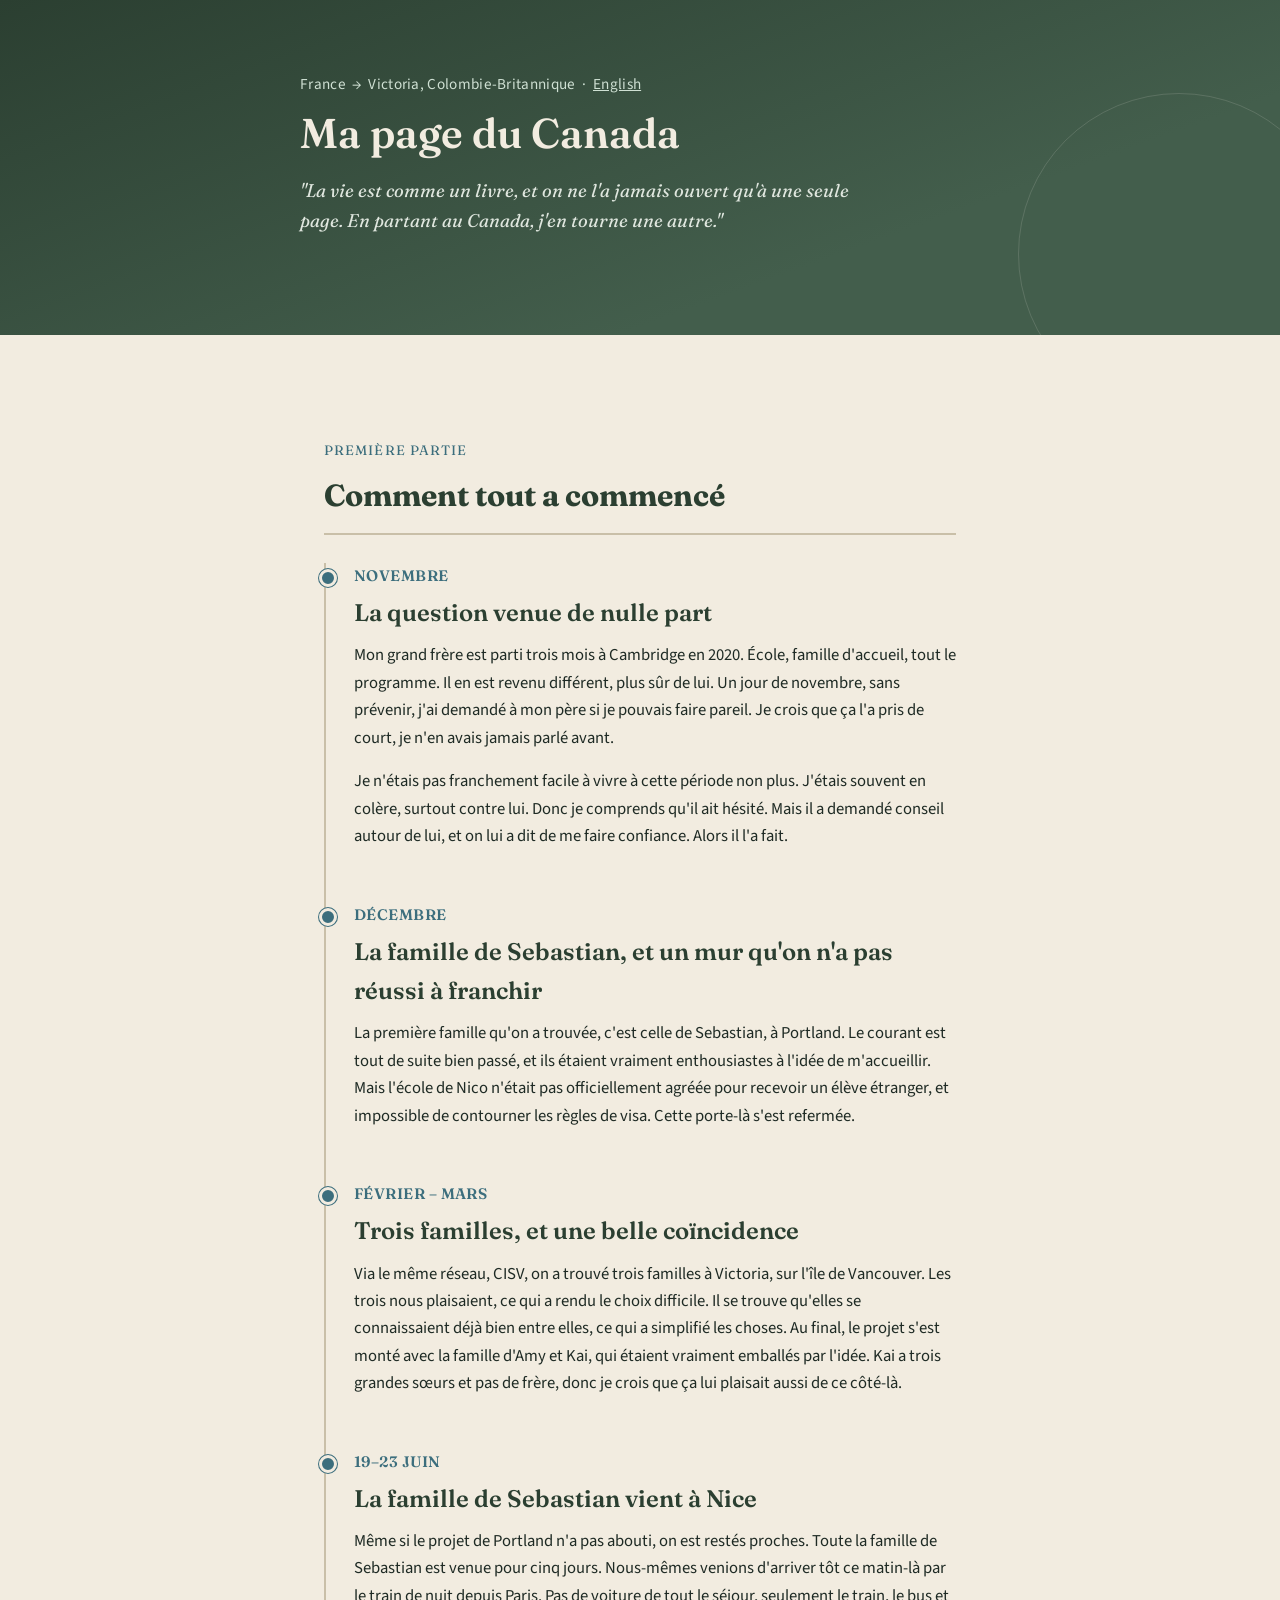
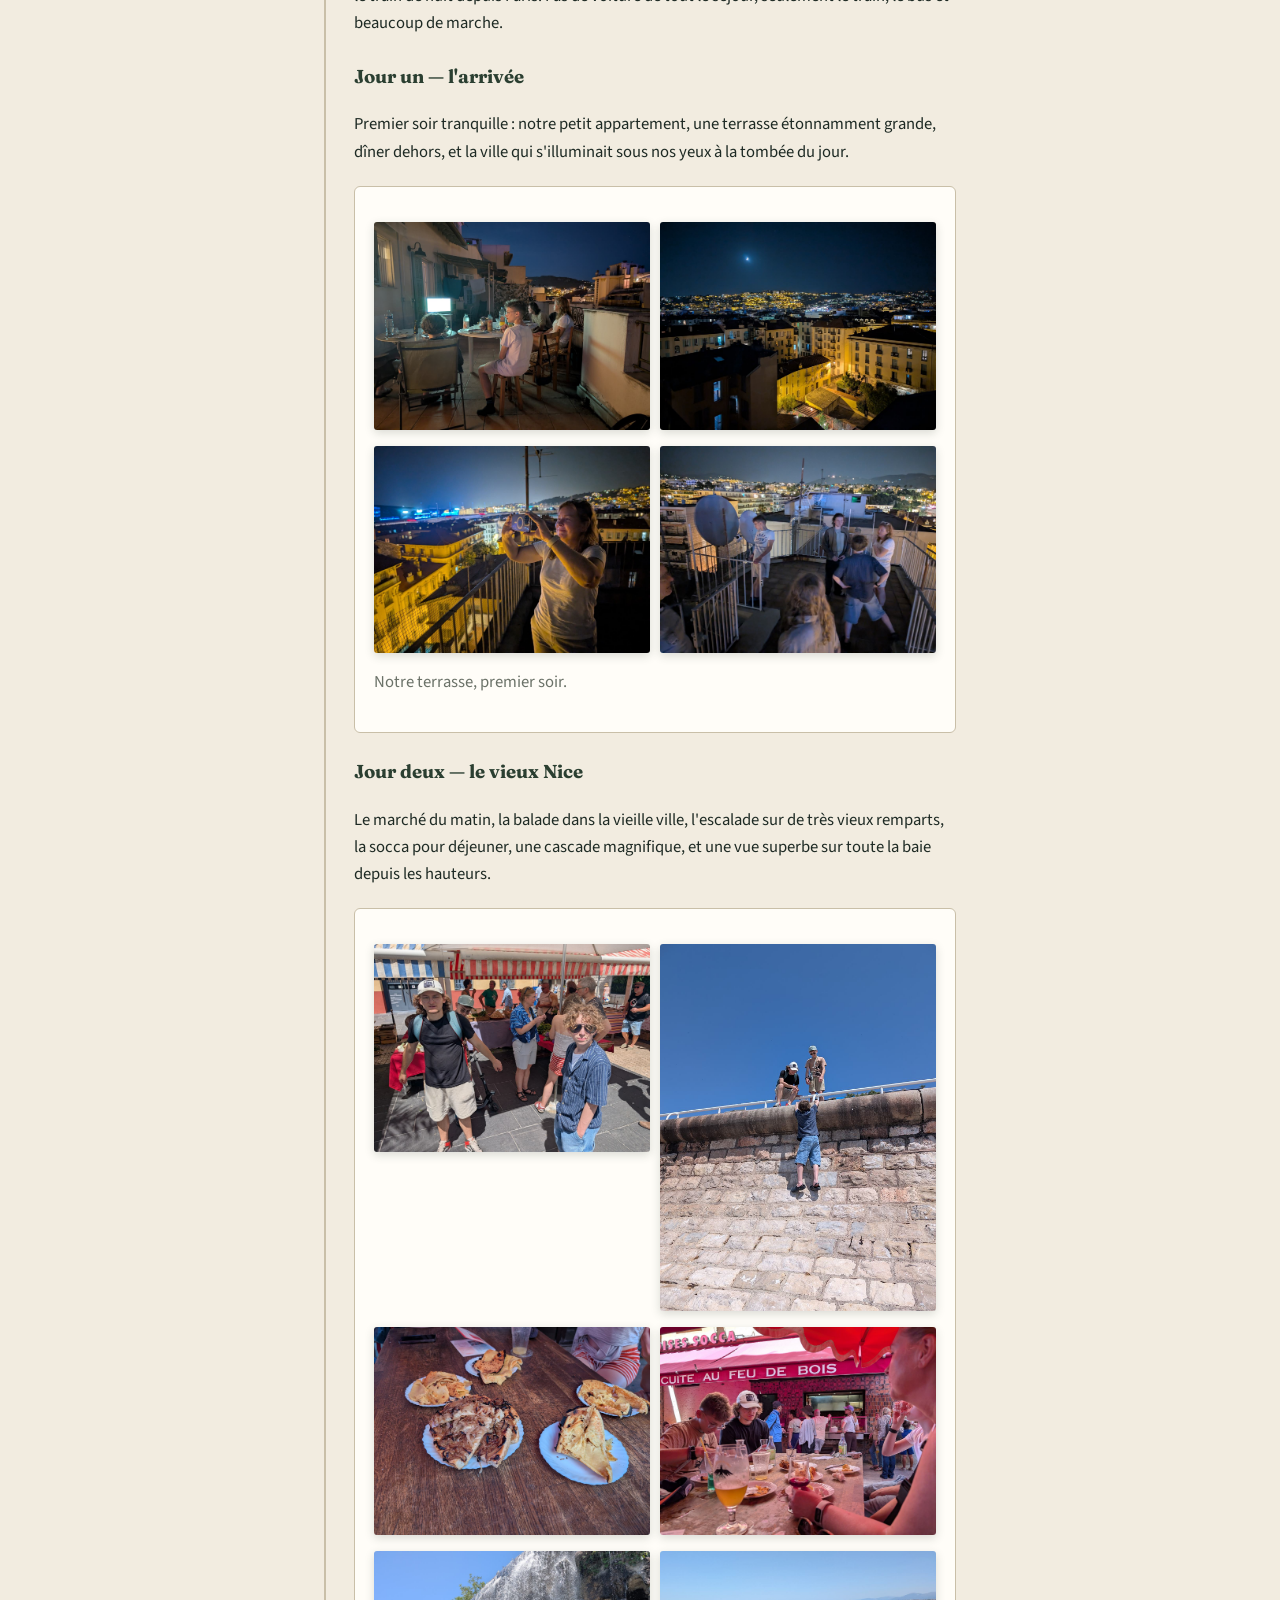
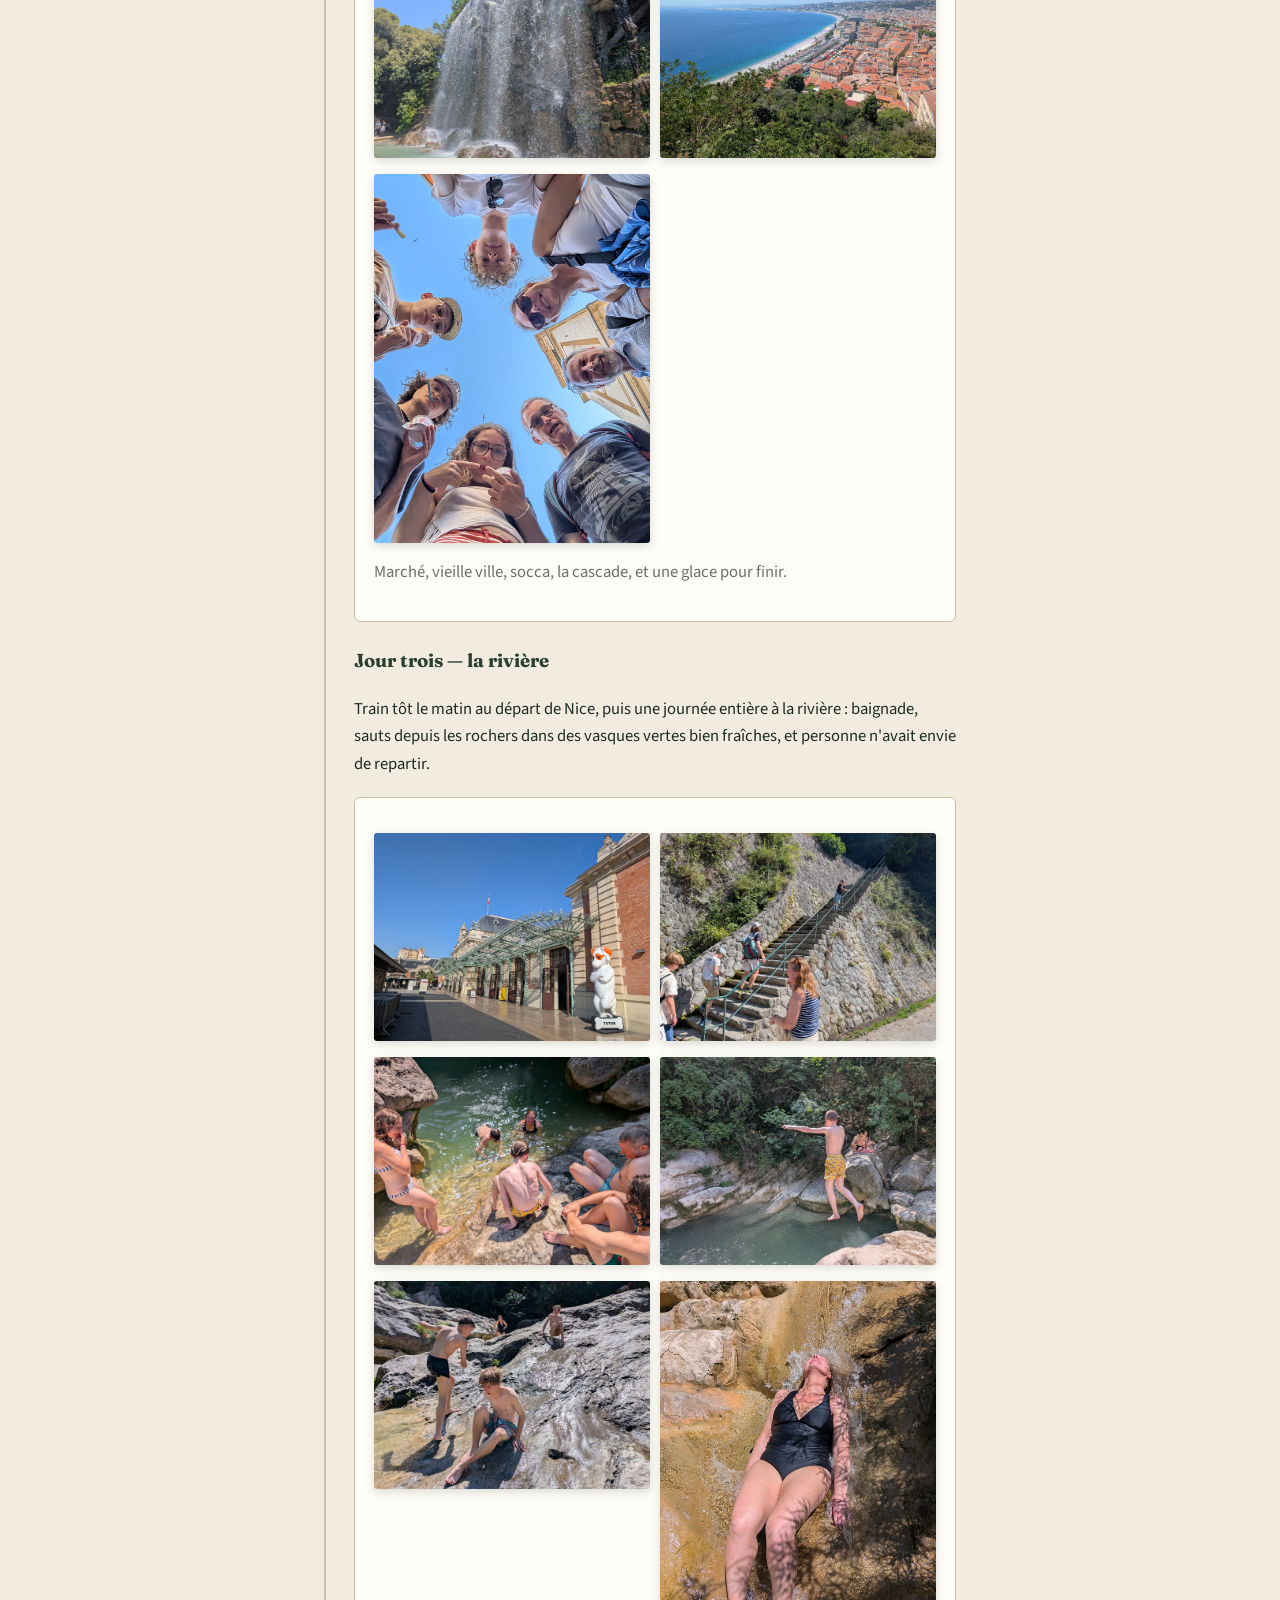
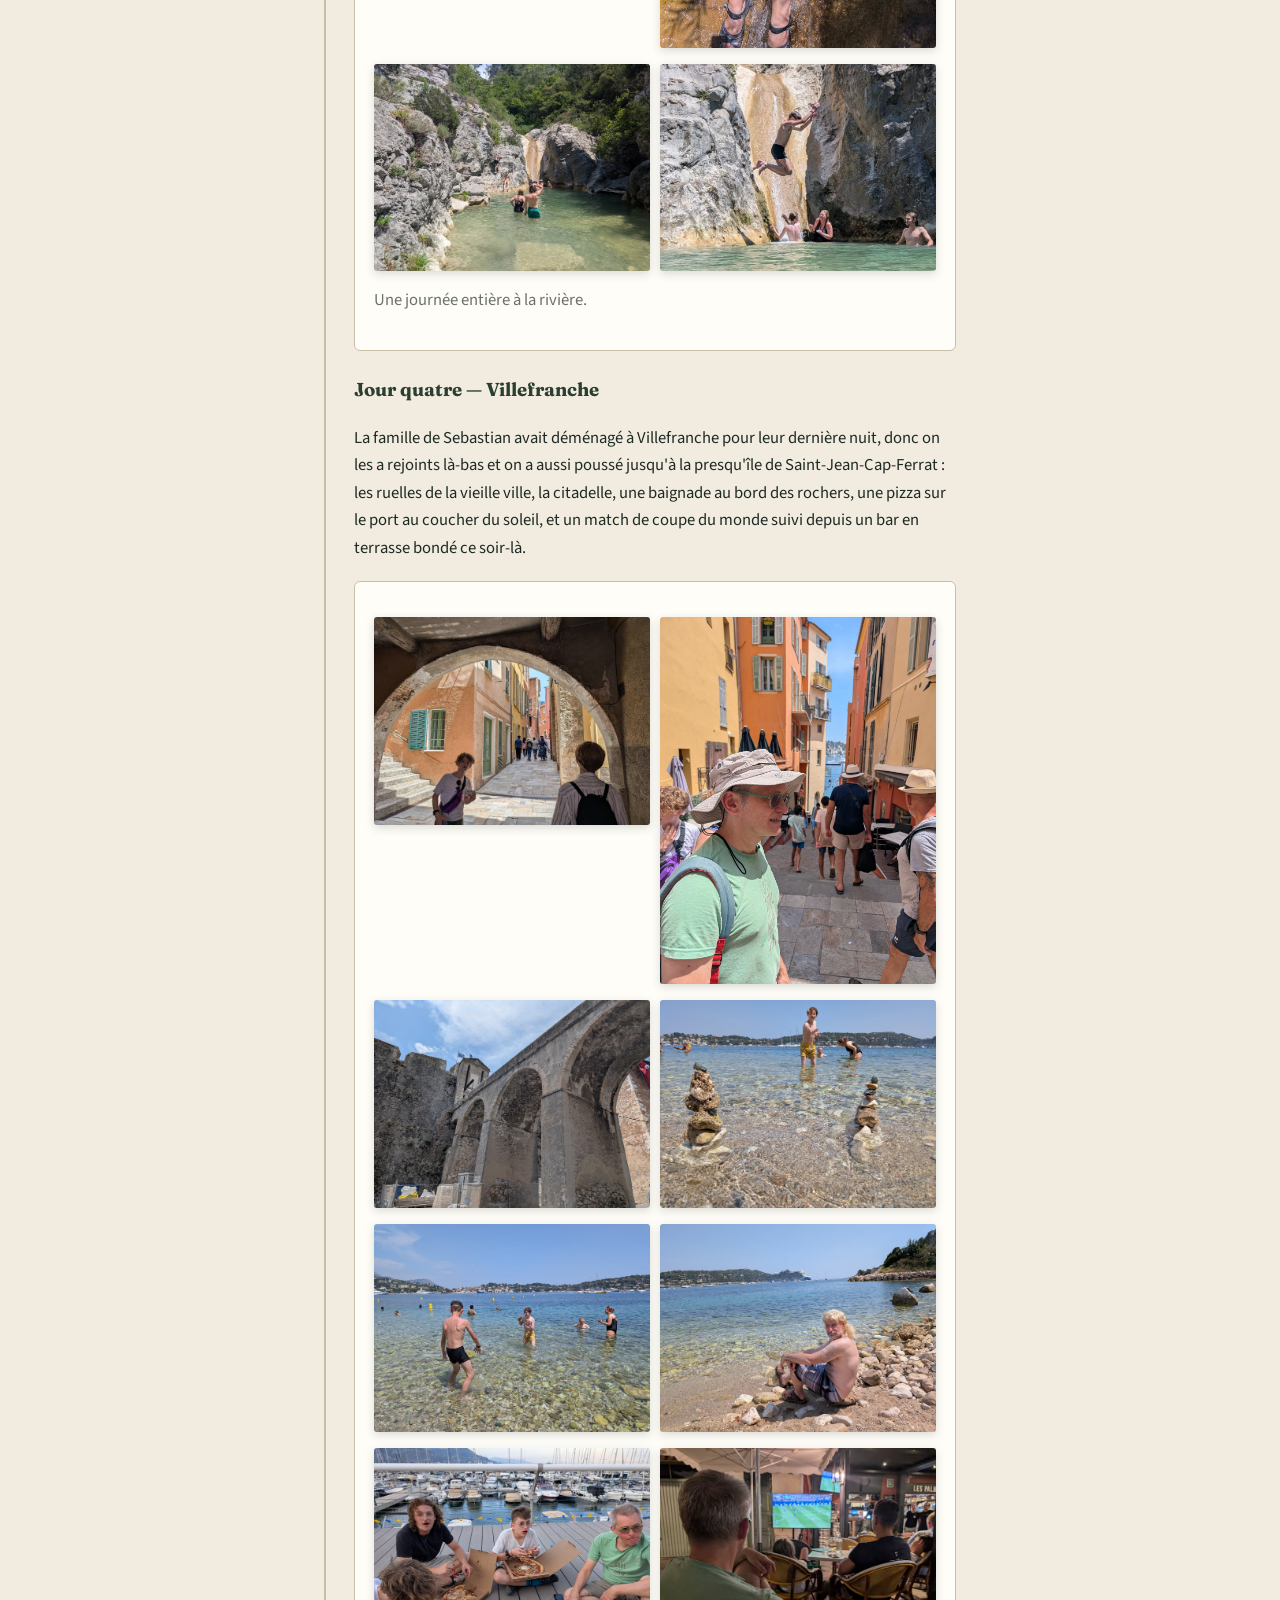
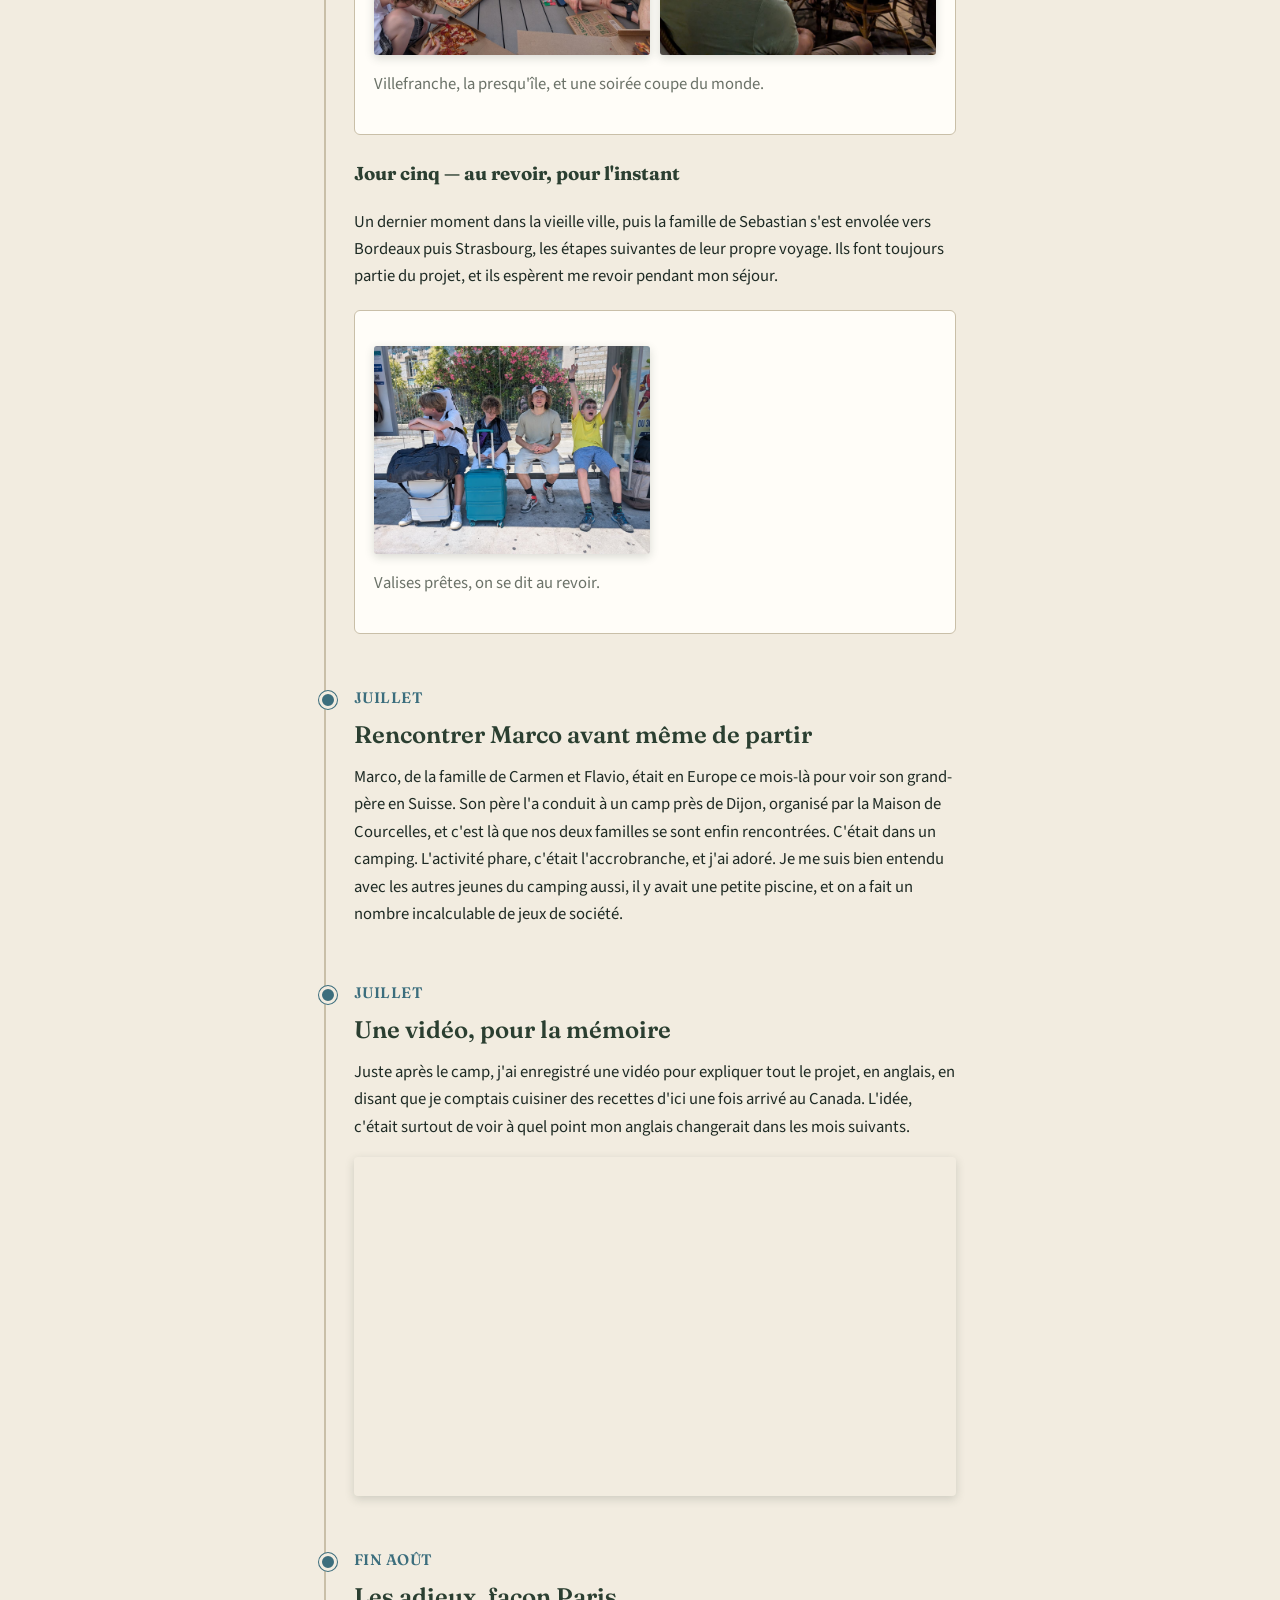
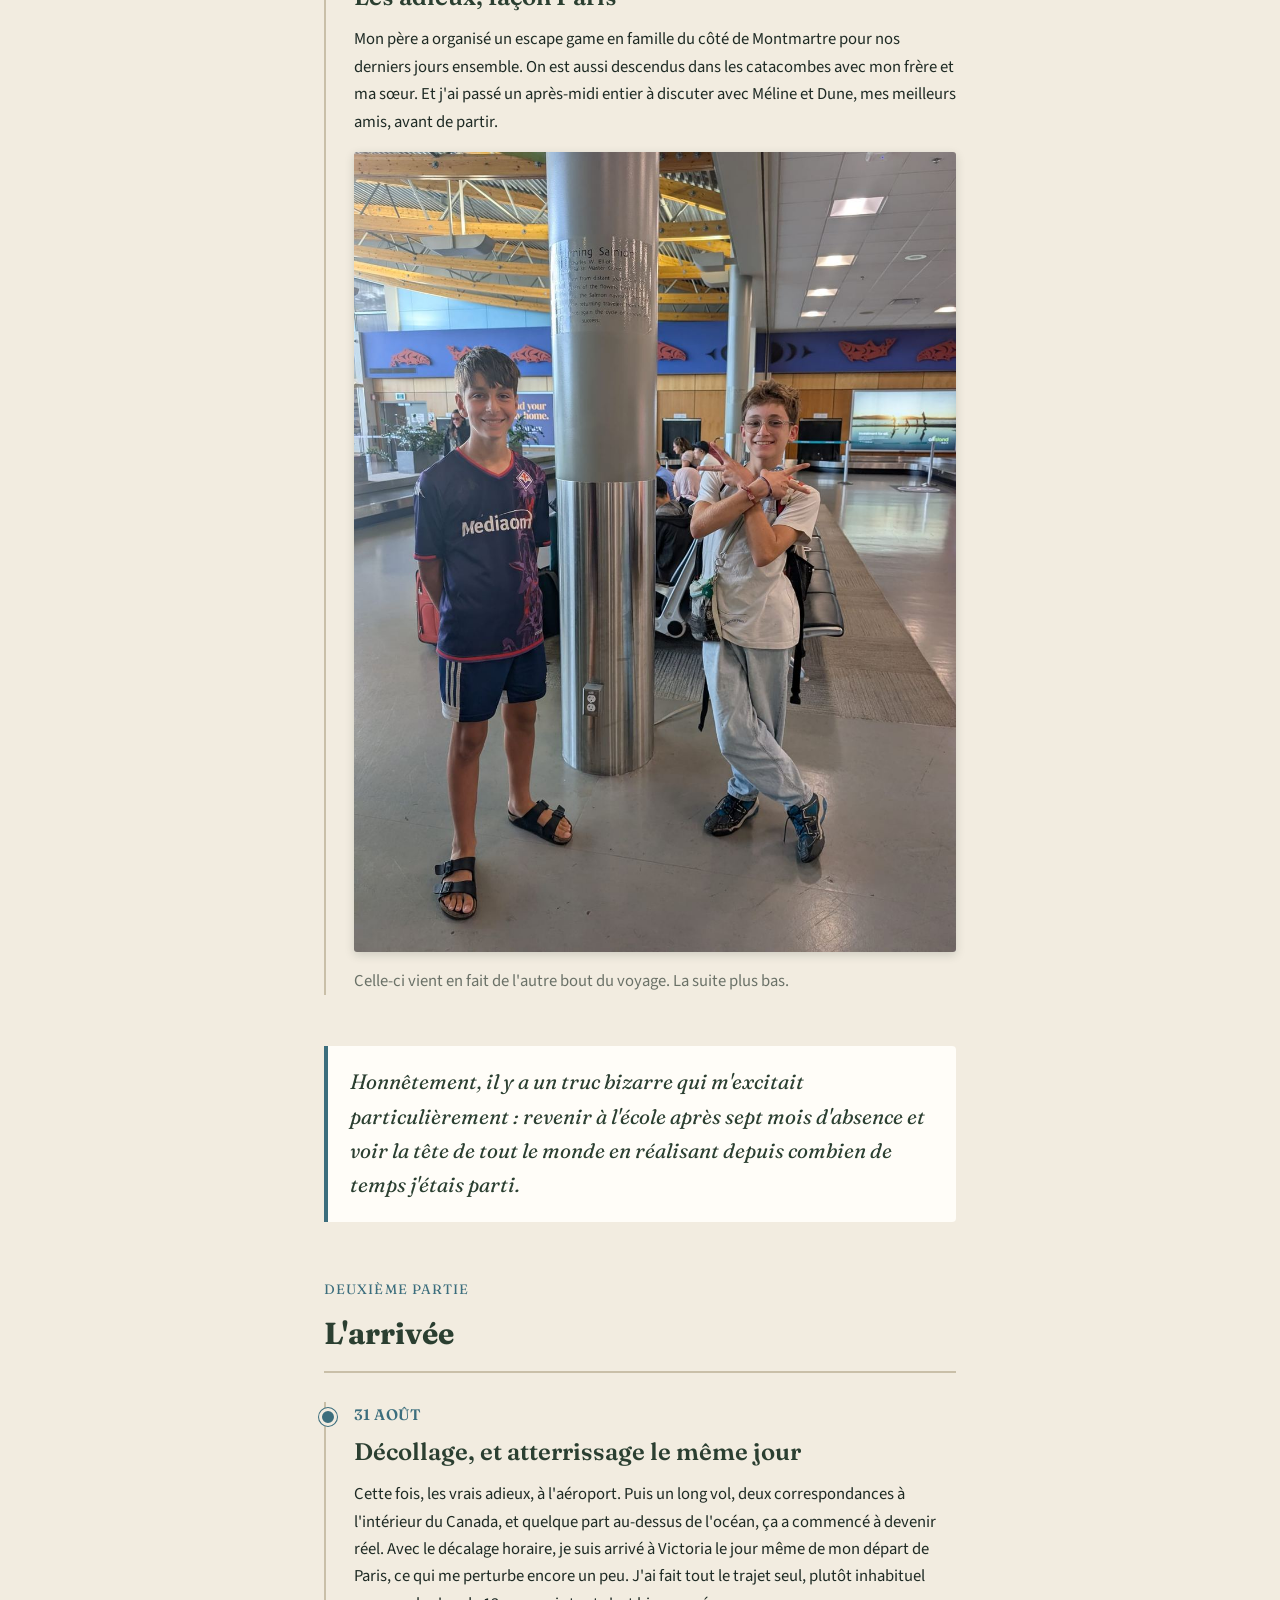
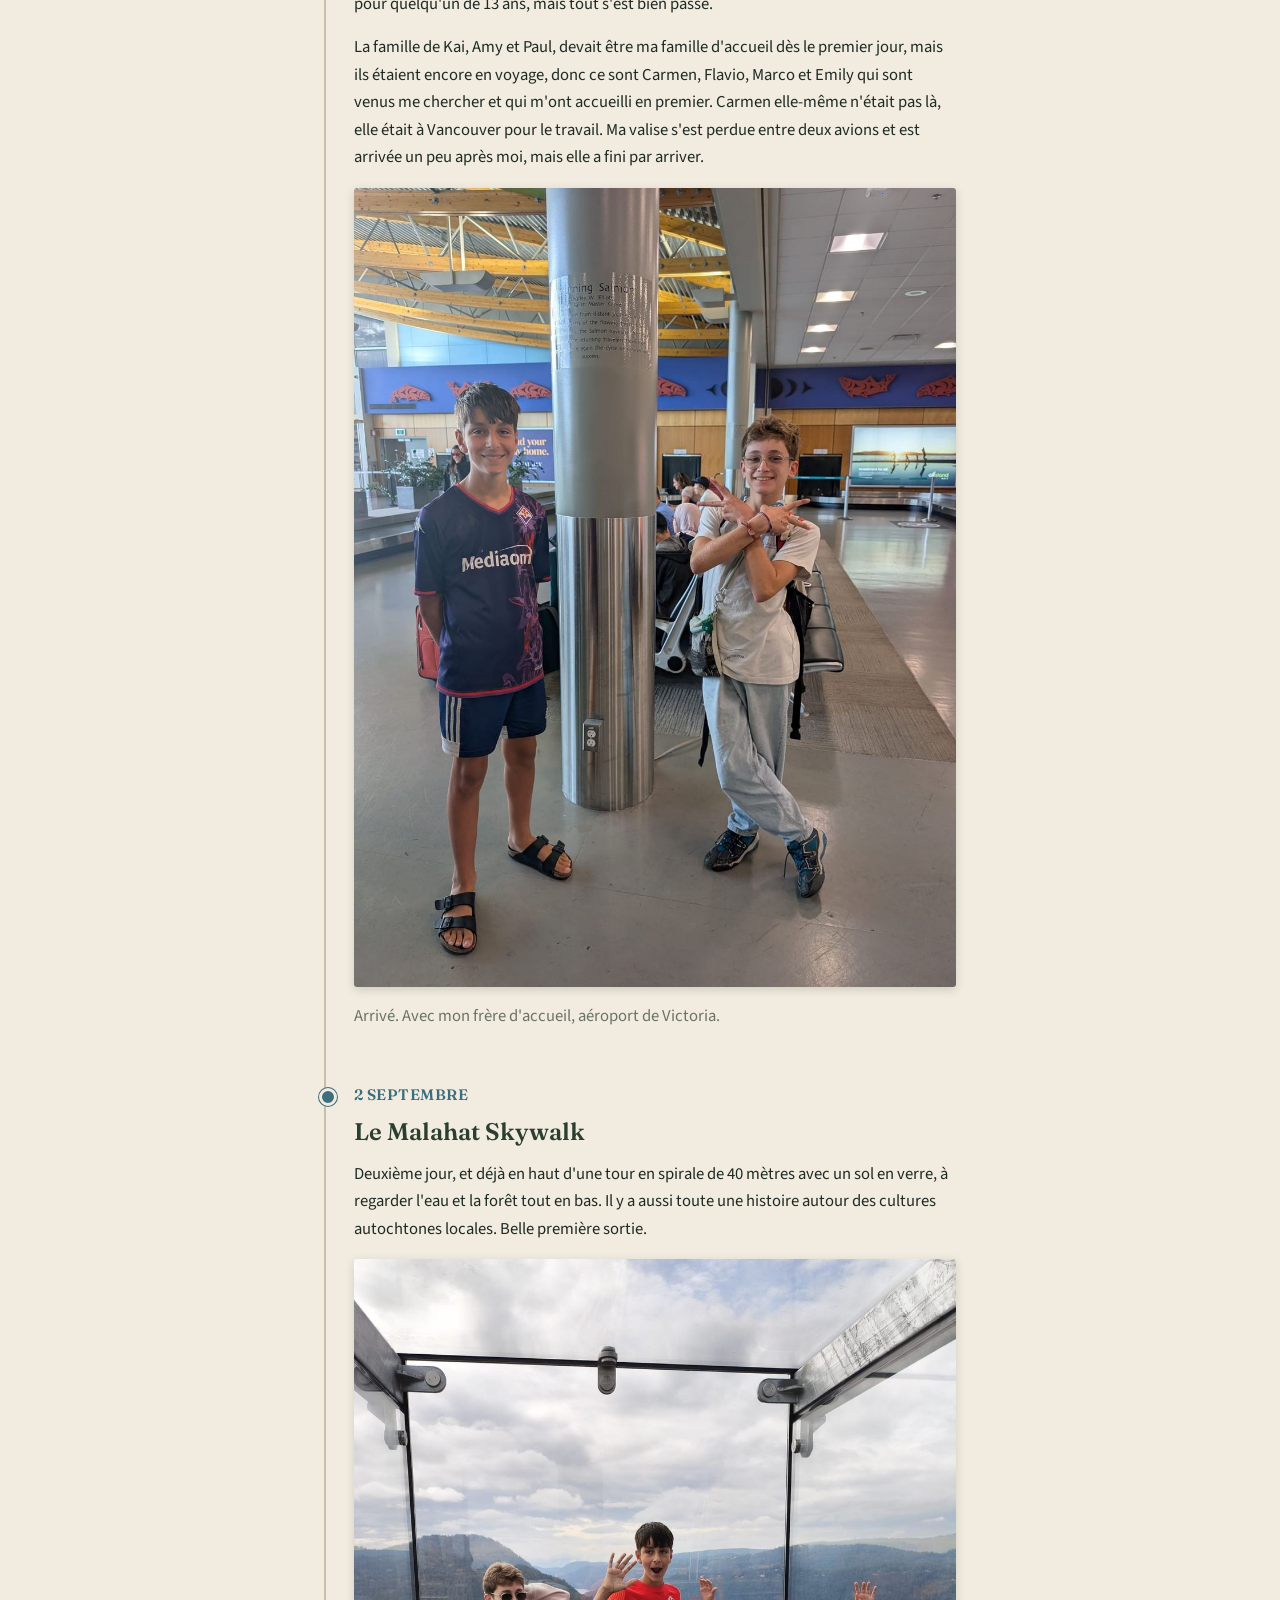
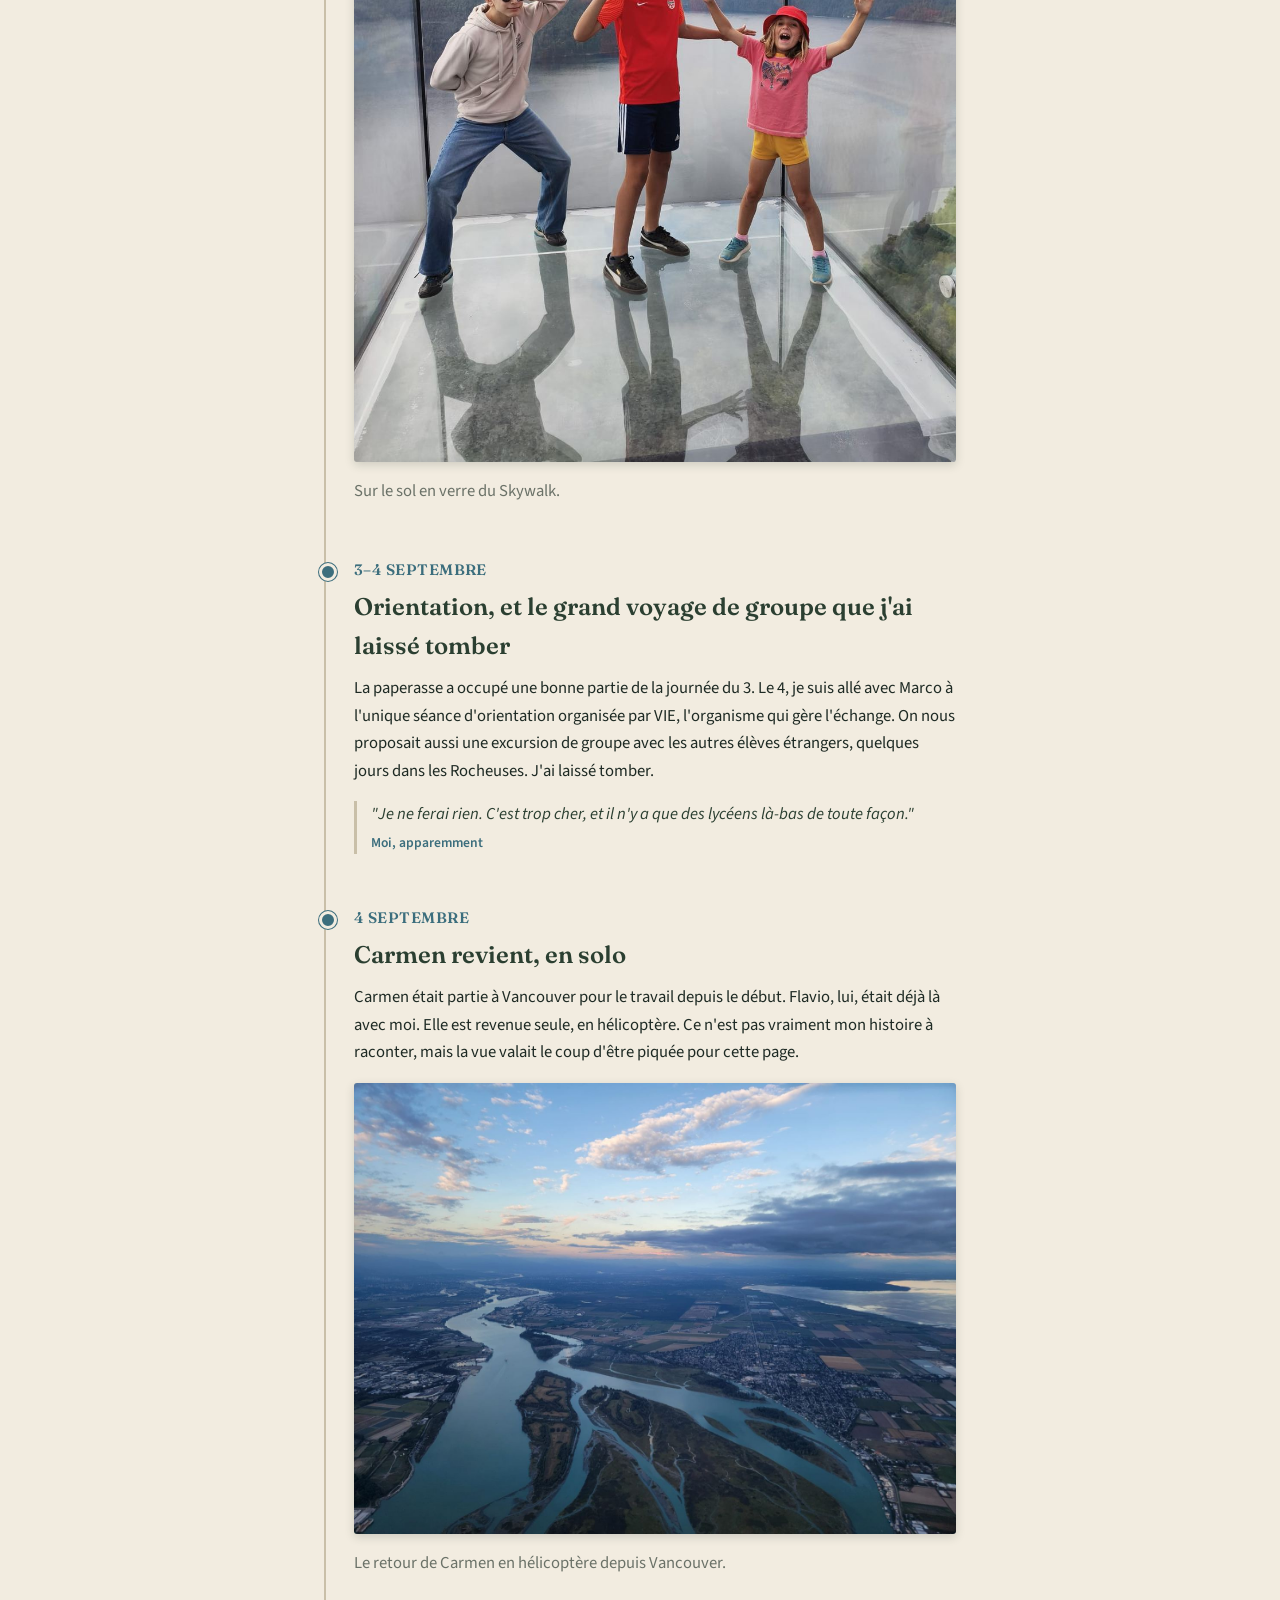
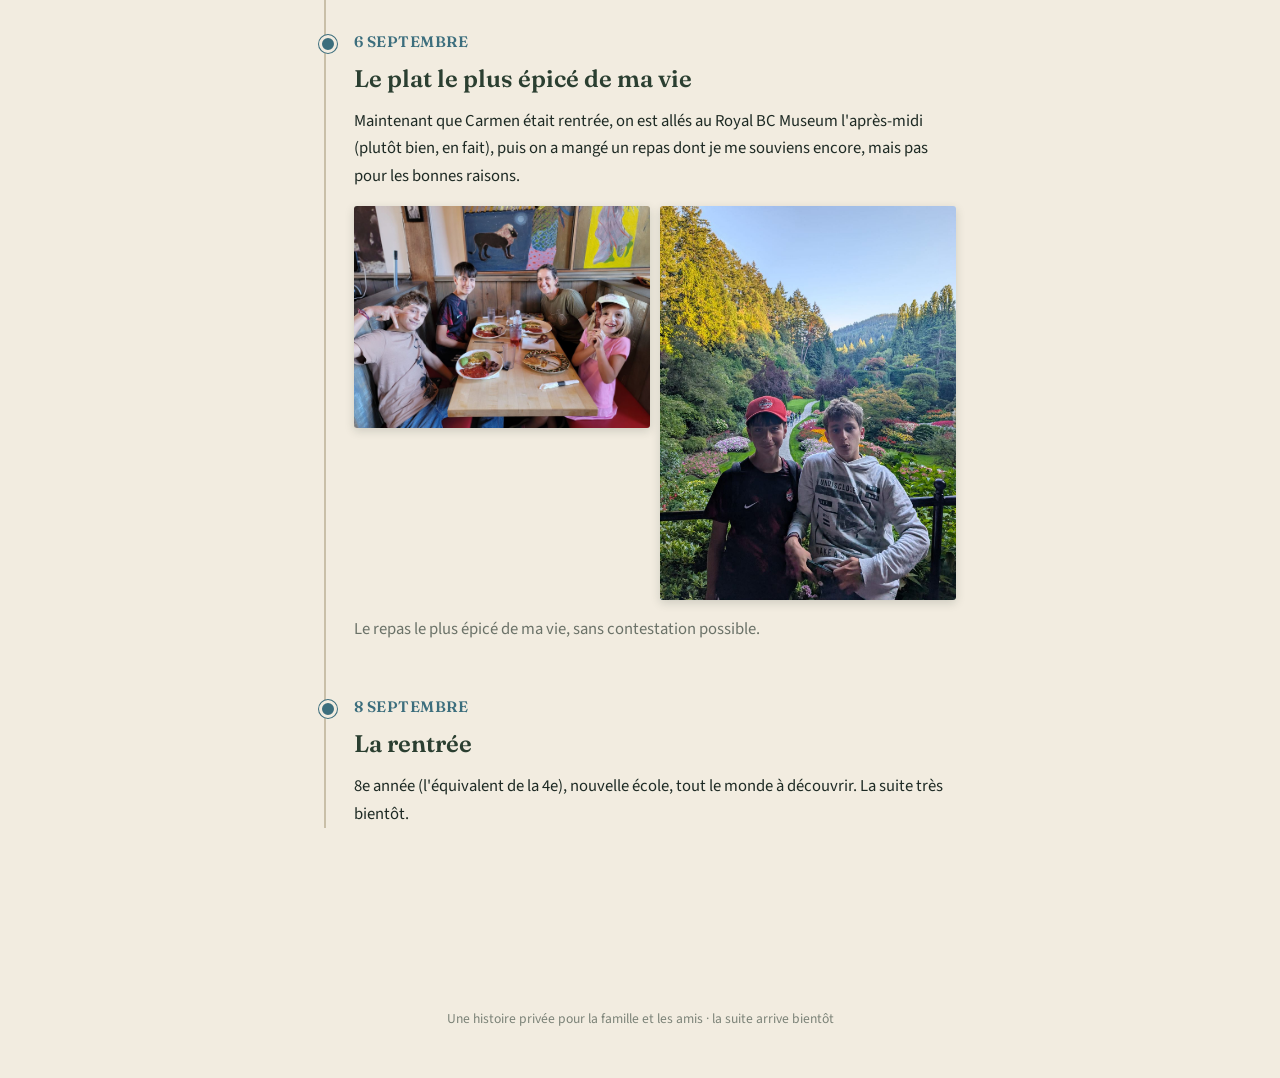
==== index-fr.html @ 5c5ac3d3 "adding the Nice photos and timeline" ====
<!DOCTYPE html>
<html lang="fr">
<head>
<meta charset="UTF-8">
<meta name="viewport" content="width=device-width, initial-scale=1.0">
<title>Anatole au Canada</title>
<link rel="preconnect" href="https://fonts.googleapis.com">
<link href="https://fonts.googleapis.com/css2?family=Fraunces:opsz,wght@9..144,400;9..144,600;9..144,700&family=Source+Sans+3:wght@400;500;600&display=swap" rel="stylesheet">
<link rel="stylesheet" href="style.css">
</head>
<body>

<header class="hero">
  <div class="hero-inner">
    <div class="hero-kicker">France &nbsp;&rarr;&nbsp; Victoria, Colombie-Britannique &nbsp;&middot;&nbsp; <a href="index.html" style="color:inherit;">English</a></div>
    <h1>Ma page du Canada</h1>
    <p class="hero-sub">"La vie est comme un livre, et on ne l'a jamais ouvert qu'à une seule page. En partant au Canada, j'en tourne une autre."</p>
  </div>
</header>

<main>

  <div class="part-label">Première partie</div>
  <div class="part-title">Comment tout a commencé</div>

  <div class="timeline">

    <div class="entry">
      <div class="date">Novembre</div>
      <h2>La question venue de nulle part</h2>
      <p>Mon grand frère est parti trois mois à Cambridge en 2020. École, famille d'accueil, tout le programme. Il en est revenu différent, plus sûr de lui. Un jour de novembre, sans prévenir, j'ai demandé à mon père si je pouvais faire pareil. Je crois que ça l'a pris de court, je n'en avais jamais parlé avant.</p>
      <p>Je n'étais pas franchement facile à vivre à cette période non plus. J'étais souvent en colère, surtout contre lui. Donc je comprends qu'il ait hésité. Mais il a demandé conseil autour de lui, et on lui a dit de me faire confiance. Alors il l'a fait.</p>
    </div>

    <div class="entry">
      <div class="date">Décembre</div>
      <h2>La famille de Sebastian, et un mur qu'on n'a pas réussi à franchir</h2>
      <p>La première famille qu'on a trouvée, c'est celle de Sebastian, à Portland. Le courant est tout de suite bien passé, et ils étaient vraiment enthousiastes à l'idée de m'accueillir. Mais l'école de Nico n'était pas officiellement agréée pour recevoir un élève étranger, et impossible de contourner les règles de visa. Cette porte-là s'est refermée.</p>
    </div>

    <div class="entry">
      <div class="date">Février &ndash; Mars</div>
      <h2>Trois familles, et une belle coïncidence</h2>
      <p>Via le même réseau, CISV, on a trouvé trois familles à Victoria, sur l'île de Vancouver. Les trois nous plaisaient, ce qui a rendu le choix difficile. Il se trouve qu'elles se connaissaient déjà bien entre elles, ce qui a simplifié les choses. Au final, le projet s'est monté avec la famille d'Amy et Kai, qui étaient vraiment emballés par l'idée. Kai a trois grandes sœurs et pas de frère, donc je crois que ça lui plaisait aussi de ce côté-là.</p>
    </div>

    <div class="entry">
      <div class="date">19&ndash;23 juin</div>
      <h2>La famille de Sebastian vient à Nice</h2>
      <p>Même si le projet de Portland n'a pas abouti, on est restés proches. Toute la famille de Sebastian est venue pour cinq jours. Nous-mêmes venions d'arriver tôt ce matin-là par le train de nuit depuis Paris. Pas de voiture de tout le séjour, seulement le train, le bus et beaucoup de marche.</p>

      <h3 style="font-family:'Fraunces',serif;color:var(--deep-moss);margin-top:1.5rem;">Jour un &mdash; l'arrivée</h3>
      <p>Premier soir tranquille : notre petit appartement, une terrasse étonnamment grande, dîner dehors, et la ville qui s'illuminait sous nos yeux à la tombée du jour.</p>
      <div class="gallery-special">
        <div class="photo-grid">
          <img class="photo" loading="lazy" src="images/nice-terrace-dinner.jpg" alt="Dîner sur la terrasse de l'appartement à Nice au crépuscule">
          <img class="photo" loading="lazy" src="images/nice-moon.jpg" alt="Un croissant de lune au-dessus des toits de Nice, de nuit">
        </div>
        <div class="photo-grid">
          <img class="photo" loading="lazy" src="images/nice-rooftop1.jpg" alt="Une femme qui prend une photo depuis la terrasse de l'appartement familial à Nice, de nuit">
          <img class="photo" loading="lazy" src="images/nice-rooftop2.jpg" alt="Le groupe réuni sur la terrasse de l'appartement de nuit, la ville illuminée en arrière-plan">
        </div>
        <p class="caption">Notre terrasse, premier soir.</p>
      </div>

      <h3 style="font-family:'Fraunces',serif;color:var(--deep-moss);margin-top:1.5rem;">Jour deux &mdash; le vieux Nice</h3>
      <p>Le marché du matin, la balade dans la vieille ville, l'escalade sur de très vieux remparts, la socca pour déjeuner, une cascade magnifique, et une vue superbe sur toute la baie depuis les hauteurs.</p>
      <div class="gallery-special">
        <div class="photo-grid">
          <img class="photo" loading="lazy" src="images/nice-market.jpg" alt="Une scène de marché matinal dans la vieille ville de Nice">
          <img class="photo" loading="lazy" src="images/nice-wall.jpg" alt="Anatole en train d'escalader un vieux mur de la ville à Nice">
        </div>
        <div class="photo-grid">
          <img class="photo" loading="lazy" src="images/nice-socca1.jpg" alt="Des assiettes de socca, spécialité niçoise, sur une table en bois">
          <img class="photo" loading="lazy" src="images/nice-socca2.jpg" alt="Le groupe mangeant de la socca en terrasse">
        </div>
        <div class="photo-grid">
          <img class="photo" loading="lazy" src="images/nice-waterfall2.jpg" alt="Une vue rapprochée de la cascade à Nice">
          <img class="photo" loading="lazy" src="images/nice-view.jpg" alt="Une vue sur la baie de Nice et les toits de la vieille ville">
        </div>
        <div class="photo-grid single">
          <img class="photo" loading="lazy" src="images/nice-icecream.jpg" alt="Le groupe en cercle regardant vers l'appareil photo, glace à la main">
        </div>
        <p class="caption">Marché, vieille ville, socca, la cascade, et une glace pour finir.</p>
      </div>

      <h3 style="font-family:'Fraunces',serif;color:var(--deep-moss);margin-top:1.5rem;">Jour trois &mdash; la rivière</h3>
      <p>Train tôt le matin au départ de Nice, puis une journée entière à la rivière : baignade, sauts depuis les rochers dans des vasques vertes bien fraîches, et personne n'avait envie de repartir.</p>
      <div class="gallery-special">
        <div class="photo-grid">
          <img class="photo" loading="lazy" src="images/nice-station.jpg" alt="La gare de Nice tôt le matin, avec la statue du chien Totor">
          <img class="photo" loading="lazy" src="images/nice-river-stairs.jpg" alt="Le groupe descendant des marches en pierre vers la rivière">
        </div>
        <div class="photo-grid">
          <img class="photo" loading="lazy" src="images/nice-river1.jpg" alt="Le groupe se baignant et assis au bord d'une vasque de rivière">
          <img class="photo" loading="lazy" src="images/nice-river2.jpg" alt="Un garçon sautant en arrière d'un rocher dans une vasque de rivière">
        </div>
        <div class="photo-grid">
          <img class="photo" loading="lazy" src="images/nice-river3.jpg" alt="Des garçons grimpant sur des rochers mouillés au bord de la rivière">
          <img class="photo" loading="lazy" src="images/nice-river4.jpg" alt="Une femme debout sous une petite cascade en maillot de bain">
        </div>
        <div class="photo-grid">
          <img class="photo" loading="lazy" src="images/nice-river5.jpg" alt="Une vue large des gorges de la rivière avec des gens qui se baignent">
          <img class="photo" loading="lazy" src="images/nice-river6.jpg" alt="Un garçon sautant d'un rocher dans la rivière, bras levés">
        </div>
        <p class="caption">Une journée entière à la rivière.</p>
      </div>

      <h3 style="font-family:'Fraunces',serif;color:var(--deep-moss);margin-top:1.5rem;">Jour quatre &mdash; Villefranche</h3>
      <p>La famille de Sebastian avait déménagé à Villefranche pour leur dernière nuit, donc on les a rejoints là-bas et on a aussi poussé jusqu'à la presqu'île de Saint-Jean-Cap-Ferrat : les ruelles de la vieille ville, la citadelle, une baignade au bord des rochers, une pizza sur le port au coucher du soleil, et un match de coupe du monde suivi depuis un bar en terrasse bondé ce soir-là.</p>
      <div class="gallery-special">
        <div class="photo-grid">
          <img class="photo" loading="lazy" src="images/nice-vfalley.jpg" alt="Une ruelle voûtée et colorée dans la vieille ville de Villefranche">
          <img class="photo" loading="lazy" src="images/nice-vfstreet.jpg" alt="Une rue en pente à Villefranche descendant vers le port">
        </div>
        <div class="photo-grid">
          <img class="photo" loading="lazy" src="images/nice-fort.jpg" alt="La vieille citadelle et ses arches à Villefranche">
          <img class="photo" loading="lazy" src="images/nice-vfbeach.jpg" alt="Un garçon jouant dans l'eau claire à la plage de Villefranche, Cap Ferrat en arrière-plan">
        </div>
        <div class="photo-grid">
          <img class="photo" loading="lazy" src="images/nice-vfbeach2.jpg" alt="Des enfants jouant dans l'eau à Villefranche, coquillages en main">
          <img class="photo" loading="lazy" src="images/nice-vfrocks.jpg" alt="Un homme assis sur la côte rocheuse à Villefranche, un bateau de croisière dans la baie">
        </div>
        <div class="photo-grid">
          <img class="photo" loading="lazy" src="images/nice-pizza.jpg" alt="Le groupe mangeant une pizza sur le ponton du port au coucher du soleil">
          <img class="photo" loading="lazy" src="images/nice-worldcup.jpg" alt="Regarder un match de coupe du monde sur grand écran dans un bar en terrasse">
        </div>
        <p class="caption">Villefranche, la presqu'île, et une soirée coupe du monde.</p>
      </div>

      <h3 style="font-family:'Fraunces',serif;color:var(--deep-moss);margin-top:1.5rem;">Jour cinq &mdash; au revoir, pour l'instant</h3>
      <p>Un dernier moment dans la vieille ville, puis la famille de Sebastian s'est envolée vers Bordeaux puis Strasbourg, les étapes suivantes de leur propre voyage. Ils font toujours partie du projet, et ils espèrent me revoir pendant mon séjour.</p>
      <div class="gallery-special">
        <div class="photo-grid single">
          <img class="photo" loading="lazy" src="images/nice-departure.jpg" alt="Le groupe attendant à un arrêt de bus avec ses bagages, prêt à quitter Nice">
        </div>
        <p class="caption">Valises prêtes, on se dit au revoir.</p>
      </div>
    </div>    <div class="entry">
      <div class="date">Juillet</div>
      <h2>Rencontrer Marco avant même de partir</h2>
      <p>Marco, de la famille de Carmen et Flavio, était en Europe ce mois-là pour voir son grand-père en Suisse. Son père l'a conduit à un camp près de Dijon, organisé par la Maison de Courcelles, et c'est là que nos deux familles se sont enfin rencontrées. C'était dans un camping. L'activité phare, c'était l'accrobranche, et j'ai adoré. Je me suis bien entendu avec les autres jeunes du camping aussi, il y avait une petite piscine, et on a fait un nombre incalculable de jeux de société.</p>
    </div>

    <div class="entry">
      <div class="date">Juillet</div>
      <h2>Une vidéo, pour la mémoire</h2>
      <p>Juste après le camp, j'ai enregistré une vidéo pour expliquer tout le projet, en anglais, en disant que je comptais cuisiner des recettes d'ici une fois arrivé au Canada. L'idée, c'était surtout de voir à quel point mon anglais changerait dans les mois suivants.</p>
      <div class="video-embed">
        <iframe src="https://www.youtube.com/embed/_L7B_IVe_us" title="Anatole présente son projet d'échange" allowfullscreen></iframe>
      </div>
    </div>

    <div class="entry">
      <div class="date">Fin août</div>
      <h2>Les adieux, façon Paris</h2>
      <p>Mon père a organisé un escape game en famille du côté de Montmartre pour nos derniers jours ensemble. On est aussi descendus dans les catacombes avec mon frère et ma sœur. Et j'ai passé un après-midi entier à discuter avec Méline et Dune, mes meilleurs amis, avant de partir.</p>
      <div class="photo-grid single">
        <img class="photo" loading="lazy" src="images/IMG-20260901-WA0000.jpg" alt="Anatole avec son frère d'accueil, juste après l'arrivée">
      </div>
      <p class="caption">Celle-ci vient en fait de l'autre bout du voyage. La suite plus bas.</p>
    </div>

  </div>

  <div class="pull">Honnêtement, il y a un truc bizarre qui m'excitait particulièrement : revenir à l'école après sept mois d'absence et voir la tête de tout le monde en réalisant depuis combien de temps j'étais parti.</div>

  <div class="part-label">Deuxième partie</div>
  <div class="part-title">L'arrivée</div>

  <div class="timeline">

    <div class="entry">
      <div class="date">31 août</div>
      <h2>Décollage, et atterrissage le même jour</h2>
      <p>Cette fois, les vrais adieux, à l'aéroport. Puis un long vol, deux correspondances à l'intérieur du Canada, et quelque part au-dessus de l'océan, ça a commencé à devenir réel. Avec le décalage horaire, je suis arrivé à Victoria le jour même de mon départ de Paris, ce qui me perturbe encore un peu. J'ai fait tout le trajet seul, plutôt inhabituel pour quelqu'un de 13 ans, mais tout s'est bien passé.</p>
      <p>La famille de Kai, Amy et Paul, devait être ma famille d'accueil dès le premier jour, mais ils étaient encore en voyage, donc ce sont Carmen, Flavio, Marco et Emily qui sont venus me chercher et qui m'ont accueilli en premier. Carmen elle-même n'était pas là, elle était à Vancouver pour le travail. Ma valise s'est perdue entre deux avions et est arrivée un peu après moi, mais elle a fini par arriver.</p>
      <div class="photo-grid single">
        <img class="photo" loading="lazy" src="images/IMG-20260901-WA0000.jpg" alt="Anatole avec son frère d'accueil, juste après l'arrivée">
      </div>
      <p class="caption">Arrivé. Avec mon frère d'accueil, aéroport de Victoria.</p>
    </div>

    <div class="entry">
      <div class="date">2 septembre</div>
      <h2>Le Malahat Skywalk</h2>
      <p>Deuxième jour, et déjà en haut d'une tour en spirale de 40 mètres avec un sol en verre, à regarder l'eau et la forêt tout en bas. Il y a aussi toute une histoire autour des cultures autochtones locales. Belle première sortie.</p>
      <div class="photo-grid single">
        <img class="photo" loading="lazy" src="images/IMG-20260902-WA0004.jpg" alt="Anatole et ses frères et sœurs d'accueil sur le sol en verre du Malahat Skywalk">
      </div>
      <p class="caption">Sur le sol en verre du Skywalk.</p>
    </div>

    <div class="entry">
      <div class="date">3&ndash;4 septembre</div>
      <h2>Orientation, et le grand voyage de groupe que j'ai laissé tomber</h2>
      <p>La paperasse a occupé une bonne partie de la journée du 3. Le 4, je suis allé avec Marco à l'unique séance d'orientation organisée par VIE, l'organisme qui gère l'échange. On nous proposait aussi une excursion de groupe avec les autres élèves étrangers, quelques jours dans les Rocheuses. J'ai laissé tomber.</p>
      <p class="quote">"Je ne ferai rien. C'est trop cher, et il n'y a que des lycéens là-bas de toute façon."<span class="who">Moi, apparemment</span></p>
    </div>

    <div class="entry">
      <div class="date">4 septembre</div>
      <h2>Carmen revient, en solo</h2>
      <p>Carmen était partie à Vancouver pour le travail depuis le début. Flavio, lui, était déjà là avec moi. Elle est revenue seule, en hélicoptère. Ce n'est pas vraiment mon histoire à raconter, mais la vue valait le coup d'être piquée pour cette page.</p>
      <div class="photo-grid single">
        <img class="photo" loading="lazy" src="images/IMG-20260904-WA0001.jpg" alt="Une vue en hélicoptère au-dessus de Vancouver">
      </div>
      <p class="caption">Le retour de Carmen en hélicoptère depuis Vancouver.</p>
    </div>


    <div class="entry">
      <div class="date">6 septembre</div>
      <h2>Le plat le plus épicé de ma vie</h2>
      <p>Maintenant que Carmen était rentrée, on est allés au Royal BC Museum l'après-midi (plutôt bien, en fait), puis on a mangé un repas dont je me souviens encore, mais pas pour les bonnes raisons.</p>
      <div class="photo-grid">
        <img class="photo" loading="lazy" src="images/IMG-20260906-WA0002.jpg" alt="Anatole et la famille d'accueil à table avec un repas épicé">
        <img class="photo" loading="lazy" src="images/IMG-20260906-WA0010.jpg" alt="Photo de groupe de la journée, à Victoria">
      </div>
      <p class="caption">Le repas le plus épicé de ma vie, sans contestation possible.</p>
    </div>

    <div class="entry">
      <div class="date">8 septembre</div>
      <h2>La rentrée</h2>
      <p>8e année (l'équivalent de la 4e), nouvelle école, tout le monde à découvrir. La suite très bientôt.</p>
    </div>

  </div>

</main>

<footer>
  Une histoire privée pour la famille et les amis &middot; la suite arrive bientôt
</footer>

<div class="lightbox" id="lightbox">
  <span class="lightbox-close">&times;</span>
  <img id="lightbox-img" src="" alt="">
</div>

<script>
  document.querySelectorAll('.photo').forEach(function(img) {
    img.addEventListener('click', function() {
      document.getElementById('lightbox-img').src = this.src;
      document.getElementById('lightbox-img').alt = this.alt;
      document.getElementById('lightbox').classList.add('open');
    });
  });
  document.getElementById('lightbox').addEventListener('click', function() {
    this.classList.remove('open');
  });
</script>

</body>
</html>
---- style.css ----
:root {
    --ink: #1e2a24;
    --paper: #f2ece0;
    --moss: #435e4c;
    --deep-moss: #2b3f31;
    --tide: #3c6e7d;
    --line: #c9bfa8;
    --card: #fffdf8;
  }
  * { box-sizing: border-box; }
  body {
    margin: 0;
    background: var(--paper);
    color: var(--ink);
    font-family: 'Source Sans 3', sans-serif;
    line-height: 1.65;
  }
  header.hero {
    background: linear-gradient(160deg, var(--deep-moss), var(--moss) 70%);
    color: #f2ece0;
    padding: 4.5rem 1.5rem 5rem;
    text-align: left;
    position: relative;
    overflow: hidden;
  }
  header.hero::after {
    content: "";
    position: absolute;
    right: -60px;
    bottom: -80px;
    width: 320px;
    height: 320px;
    border: 1px solid rgba(242,236,224,0.15);
    border-radius: 50%;
  }
  .hero-inner {
    max-width: 680px;
    margin: 0 auto;
    position: relative;
    z-index: 1;
  }
  .hero-kicker {
    font-size: 0.95rem;
    letter-spacing: 0.02em;
    color: #cfe0d3;
    margin-bottom: 0.8rem;
  }
  h1 {
    font-family: 'Fraunces', serif;
    font-weight: 600;
    font-size: 2.6rem;
    line-height: 1.15;
    margin: 0 0 1rem;
  }
  .hero-sub {
    font-size: 1.15rem;
    max-width: 46ch;
    color: #dfe6de;
    font-style: italic;
    font-family: 'Fraunces', serif;
  }
  main {
    max-width: 680px;
    margin: 0 auto;
    padding: 3rem 1.5rem 6rem;
  }
  .part-label {
    font-family: 'Fraunces', serif;
    font-size: 0.85rem;
    text-transform: uppercase;
    letter-spacing: 0.08em;
    color: var(--tide);
    margin: 3.5rem 0 0.5rem;
  }
  .part-title {
    font-family: 'Fraunces', serif;
    font-size: 1.9rem;
    font-weight: 700;
    color: var(--deep-moss);
    margin: 0 0 1.8rem;
    border-bottom: 2px solid var(--line);
    padding-bottom: 0.8rem;
  }
  .timeline {
    position: relative;
    padding-left: 28px;
    border-left: 2px solid var(--line);
  }
  .entry {
    position: relative;
    margin-bottom: 3.2rem;
  }
  .entry::before {
    content: "";
    position: absolute;
    left: -35px;
    top: 6px;
    width: 12px;
    height: 12px;
    border-radius: 50%;
    background: var(--tide);
    border: 3px solid var(--paper);
    box-shadow: 0 0 0 1px var(--tide);
  }
  .date {
    font-family: 'Fraunces', serif;
    font-weight: 600;
    font-size: 0.95rem;
    letter-spacing: 0.03em;
    color: var(--tide);
    margin-bottom: 0.3rem;
    text-transform: uppercase;
  }
  .entry h2 {
    font-family: 'Fraunces', serif;
    font-size: 1.5rem;
    font-weight: 600;
    margin: 0 0 0.6rem;
    color: var(--deep-moss);
  }
  .entry p {
    margin: 0 0 1rem;
    font-size: 1.04rem;
  }
  .quote {
    font-style: italic;
    color: var(--deep-moss);
    border-left: 3px solid var(--line);
    padding-left: 0.9rem;
    margin: 1rem 0;
  }
  .who {
    font-style: normal;
    font-weight: 600;
    font-size: 0.85rem;
    color: var(--tide);
    display: block;
    margin-top: 0.2rem;
  }
  .photo-grid {
    display: grid;
    grid-template-columns: 1fr 1fr;
    gap: 0.6rem;
    margin: 1rem 0;
  }
  .photo-grid.single { grid-template-columns: 1fr; }
  .photo {
    width: 100%;
    display: block;
    border-radius: 3px;
    box-shadow: 0 3px 10px rgba(43,63,49,0.18);
  }
  .caption {
    font-size: 0.85rem;
    color: #6b7268;
    margin-top: 0.4rem;
  }
  .pull {
    font-family: 'Fraunces', serif;
    font-style: italic;
    font-size: 1.3rem;
    color: var(--deep-moss);
    text-align: left;
    margin: 2rem 0;
    padding: 1.2rem 1.4rem;
    background: var(--card);
    border-left: 4px solid var(--tide);
    border-radius: 0 4px 4px 0;
  }
  footer {
    text-align: center;
    padding: 2rem 1.5rem 3rem;
    color: #7c8378;
    font-size: 0.85rem;
  }
  .photo {
    cursor: zoom-in;
    transition: opacity 0.15s ease;
  }
  .photo:hover {
    opacity: 0.9;
  }
  .lightbox {
    display: none;
    position: fixed;
    inset: 0;
    background: rgba(20, 26, 22, 0.92);
    z-index: 1000;
    align-items: center;
    justify-content: center;
    padding: 2rem 1rem;
    cursor: zoom-out;
  }
  .lightbox.open {
    display: flex;
  }
  .lightbox img {
    max-width: 100%;
    max-height: 90vh;
    border-radius: 4px;
    box-shadow: 0 10px 40px rgba(0,0,0,0.5);
  }
  .lightbox-close {
    position: absolute;
    top: 1.2rem;
    right: 1.5rem;
    color: #f2ece0;
    font-size: 2rem;
    line-height: 1;
    cursor: pointer;
    font-family: sans-serif;
  }
  .video-embed {
    position: relative;
    width: 100%;
    padding-top: 56.25%;
    margin: 1rem 0;
    border-radius: 4px;
    overflow: hidden;
    box-shadow: 0 3px 10px rgba(43,63,49,0.18);
  }
  .video-embed iframe,
  .video-embed video {
    position: absolute;
    top: 0; left: 0;
    width: 100%;
    height: 100%;
    border: 0;
  }
  .gallery-special {
    background: var(--card);
    border-radius: 6px;
    padding: 1.2rem;
    margin: 1.2rem 0;
    border: 1px solid var(--line);
  }
  .gallery-special .photo-grid {
    grid-template-columns: repeat(2, 1fr);
  }
  @media (min-width: 560px) {
    .gallery-special .photo-grid.wide {
      grid-template-columns: repeat(3, 1fr);
    }
  }
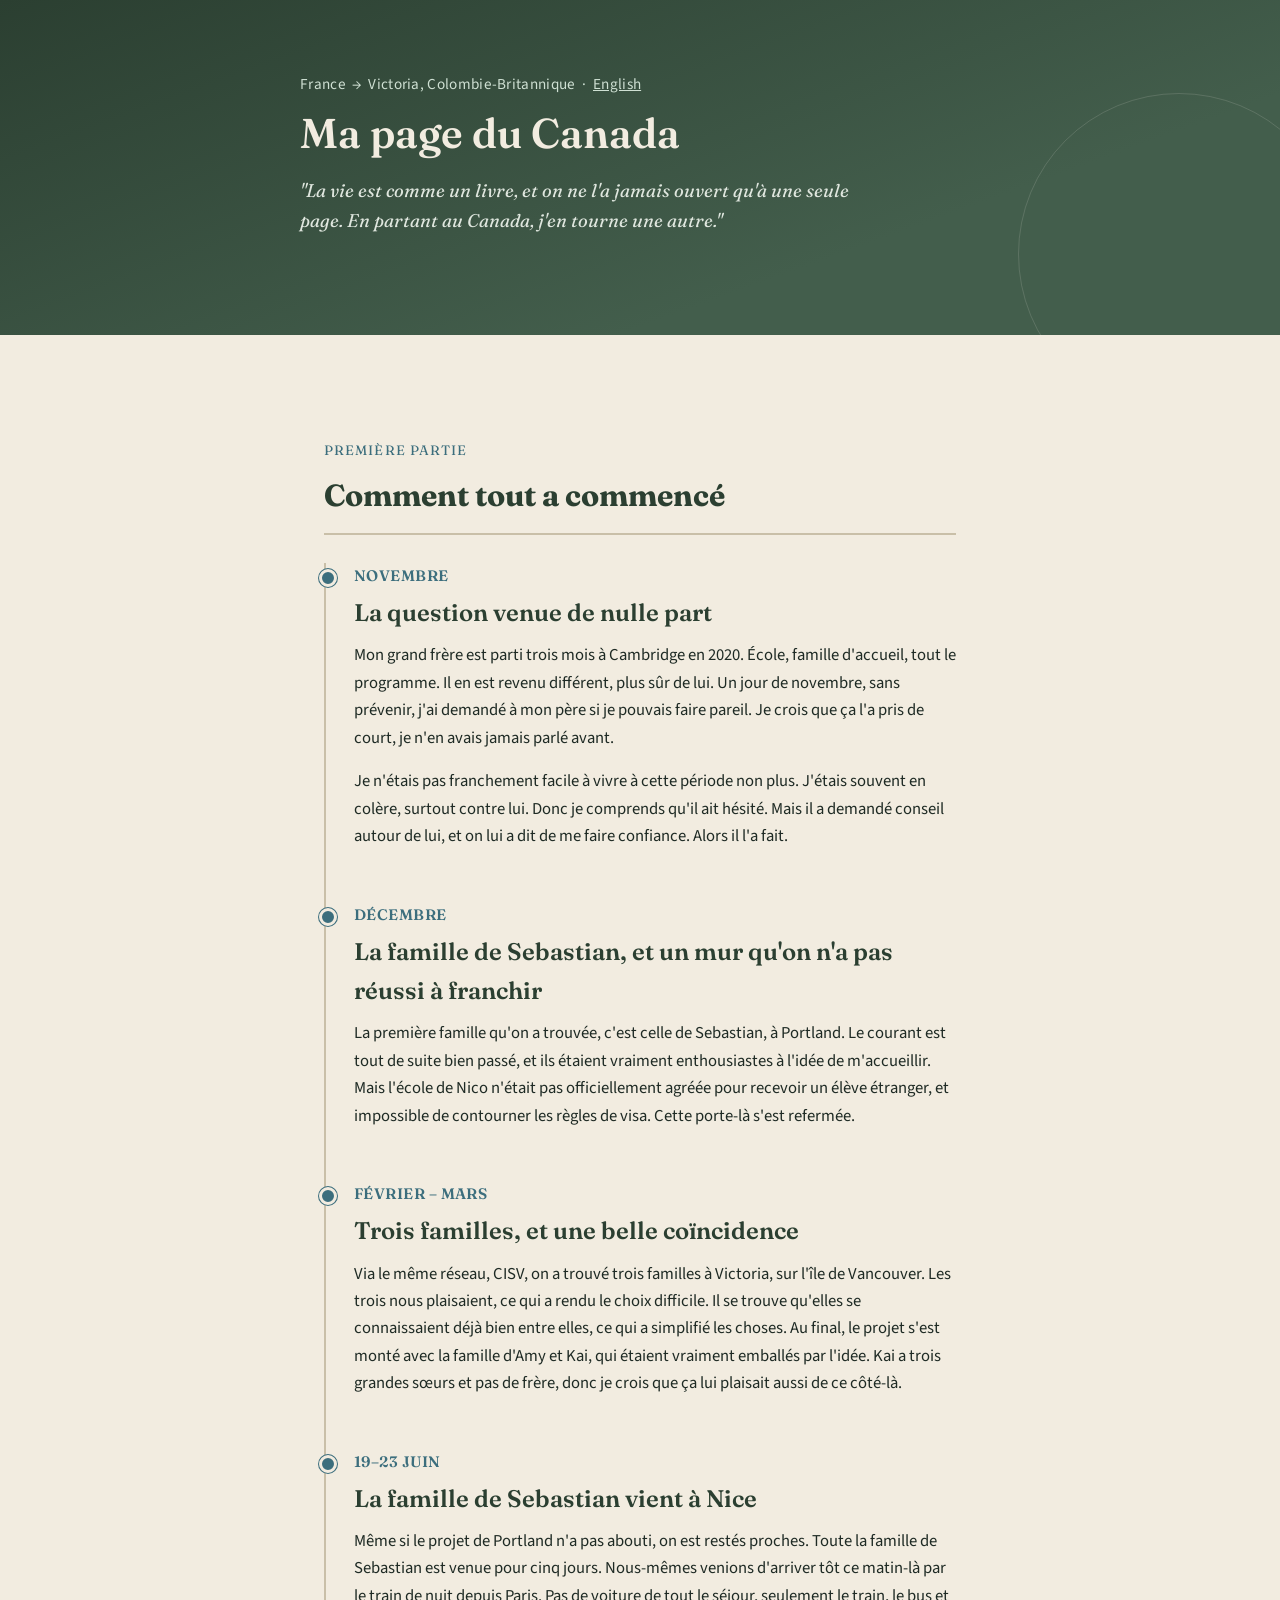
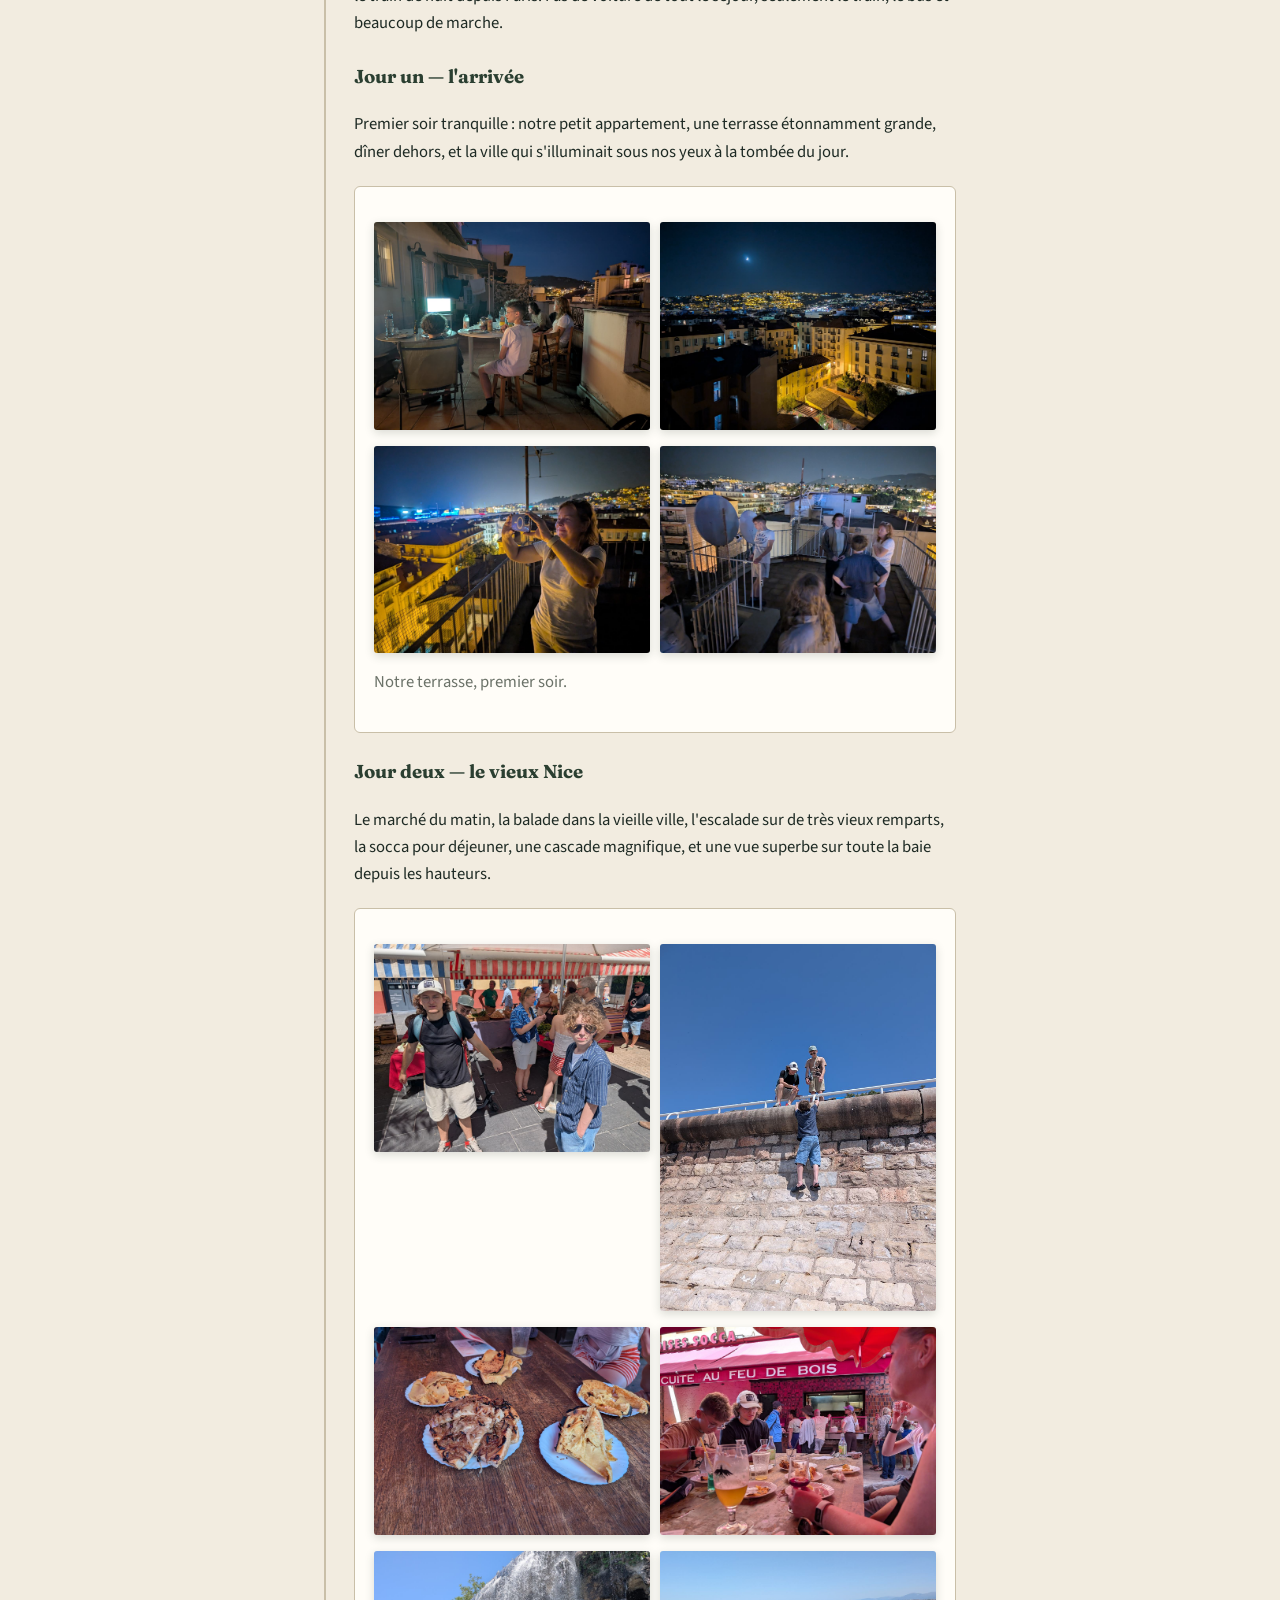
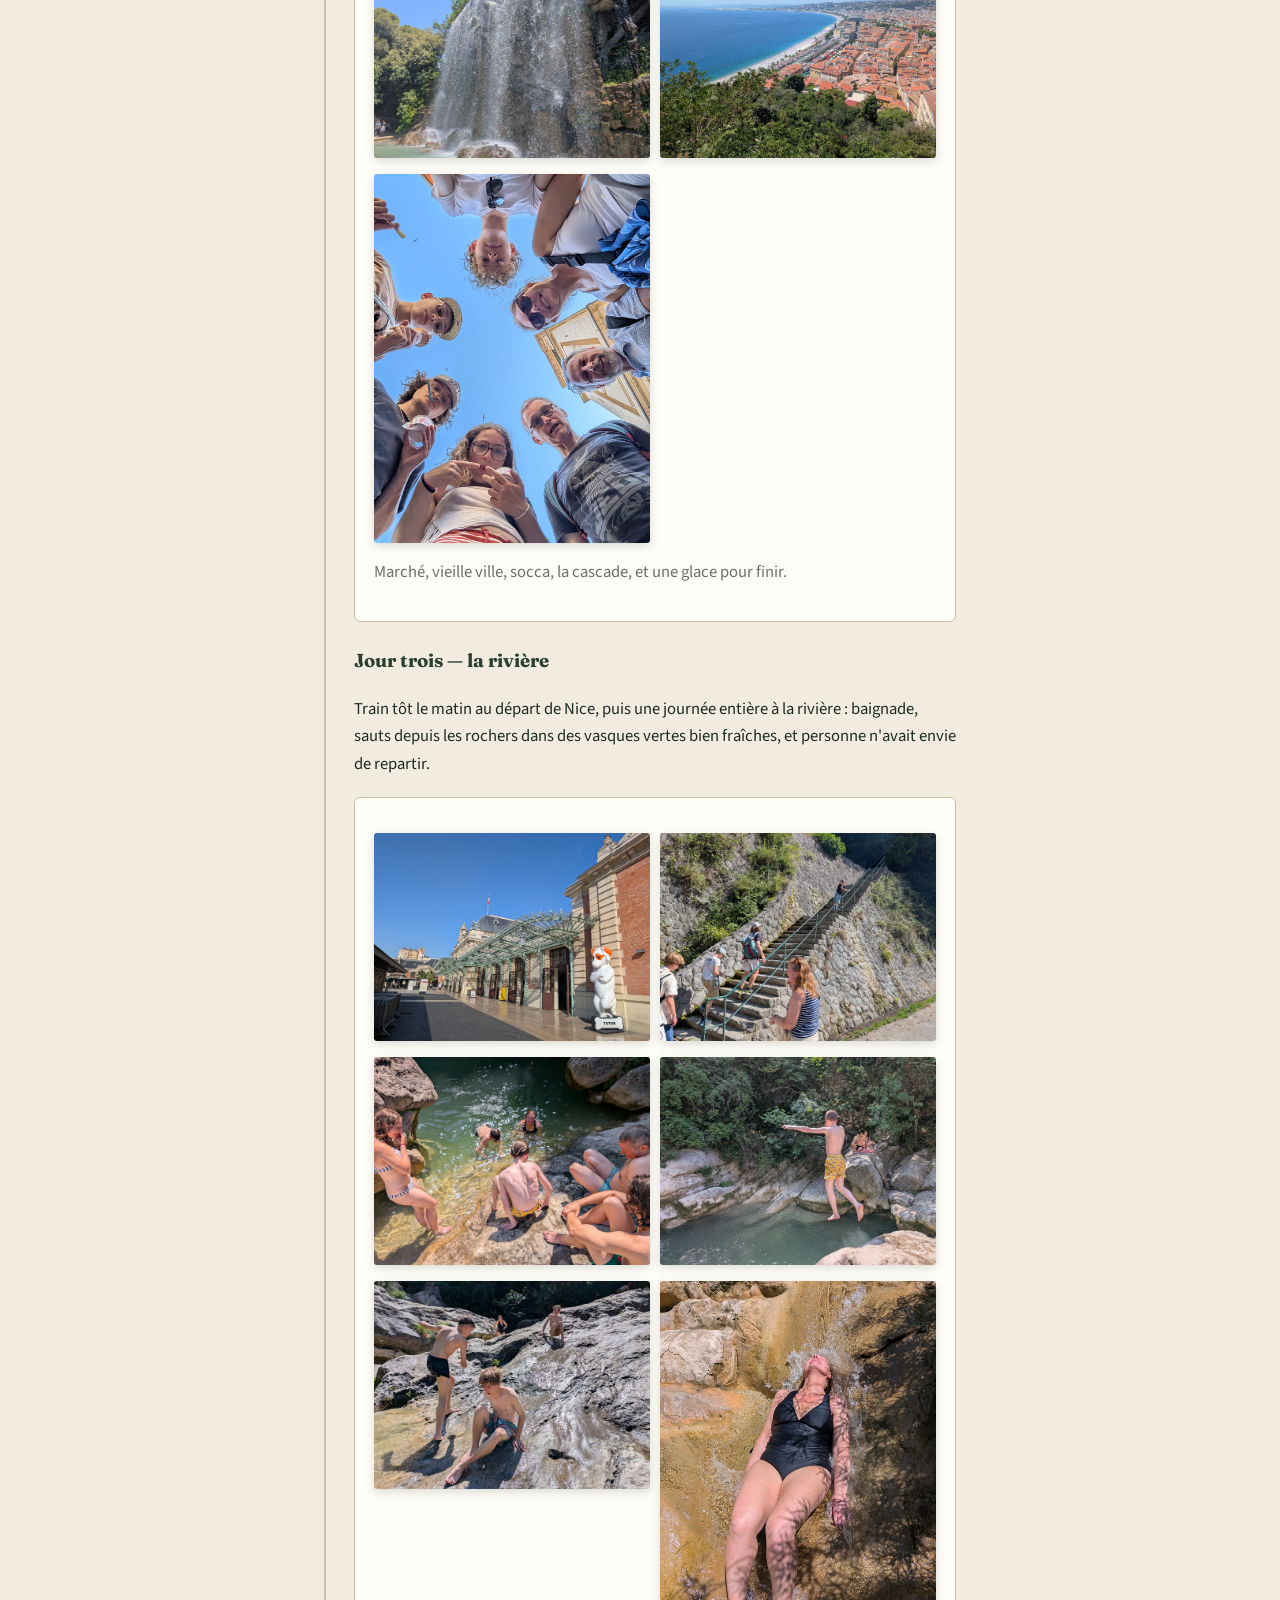
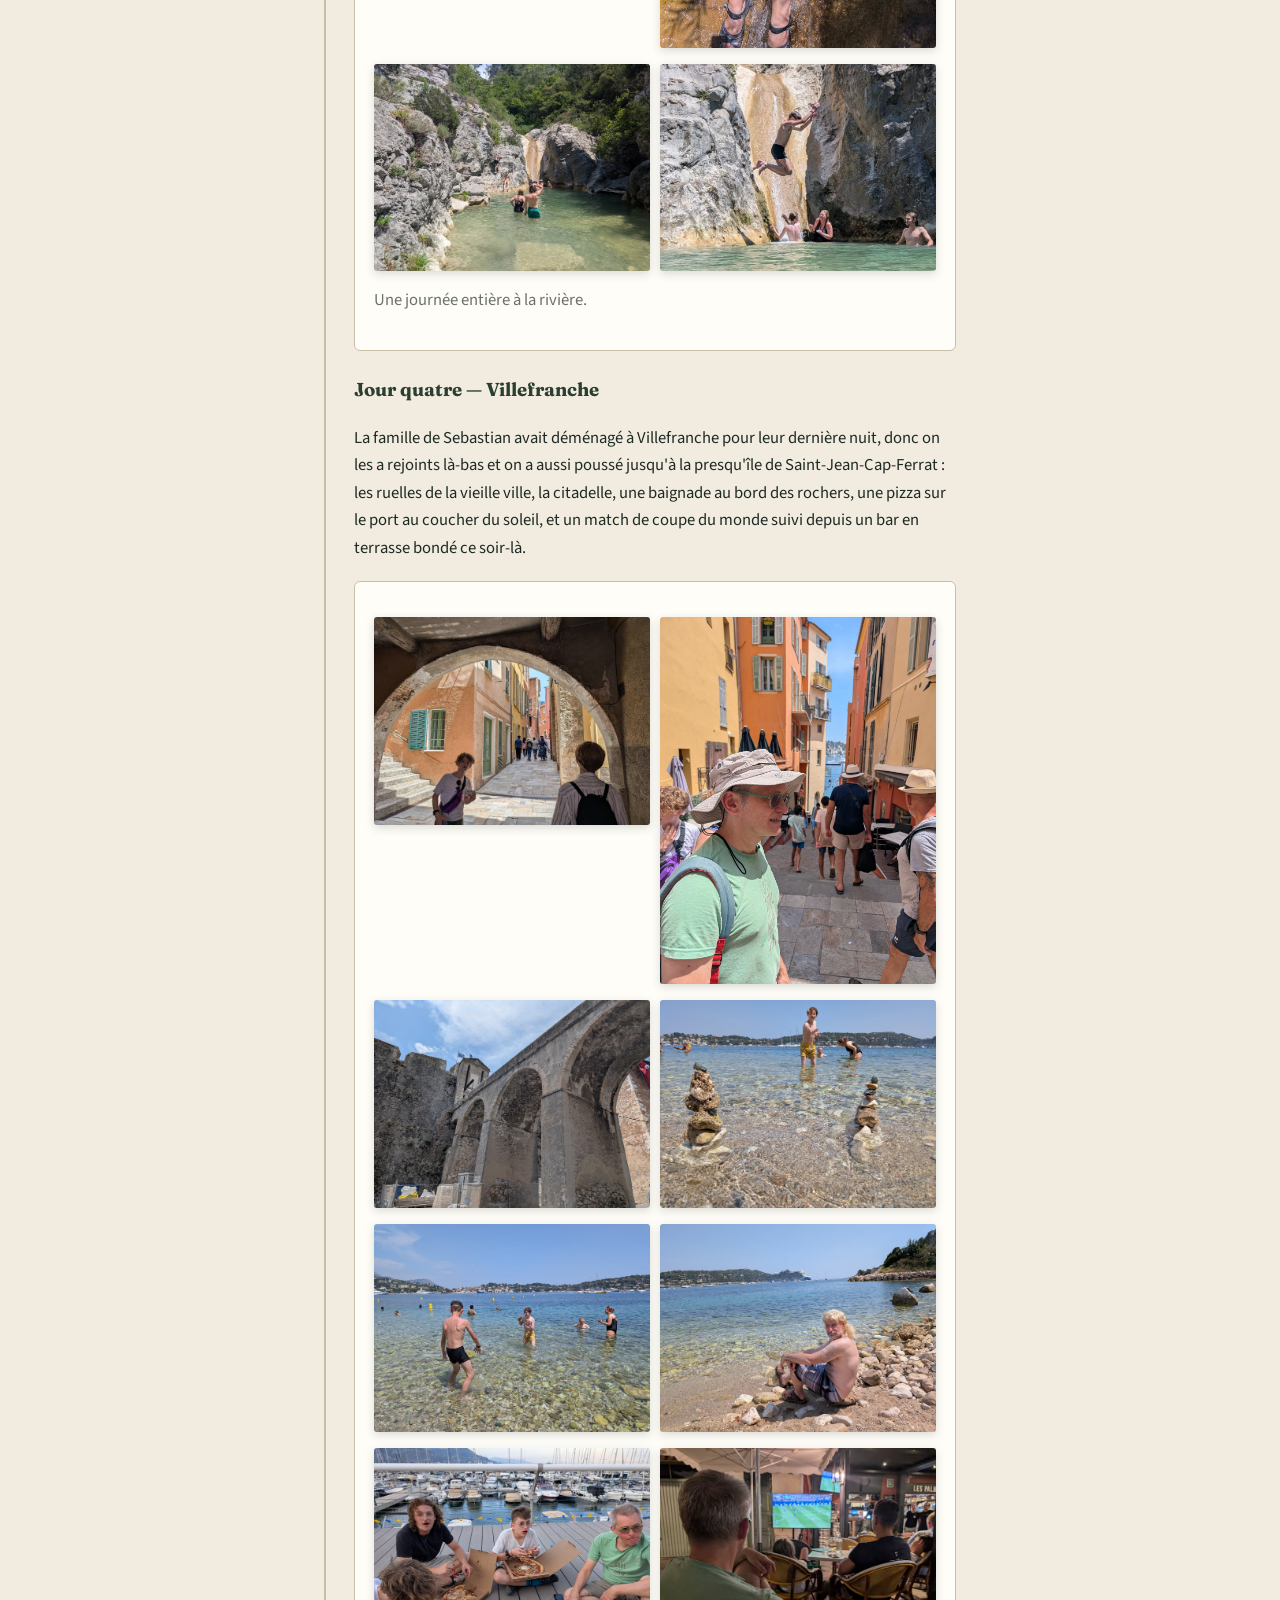
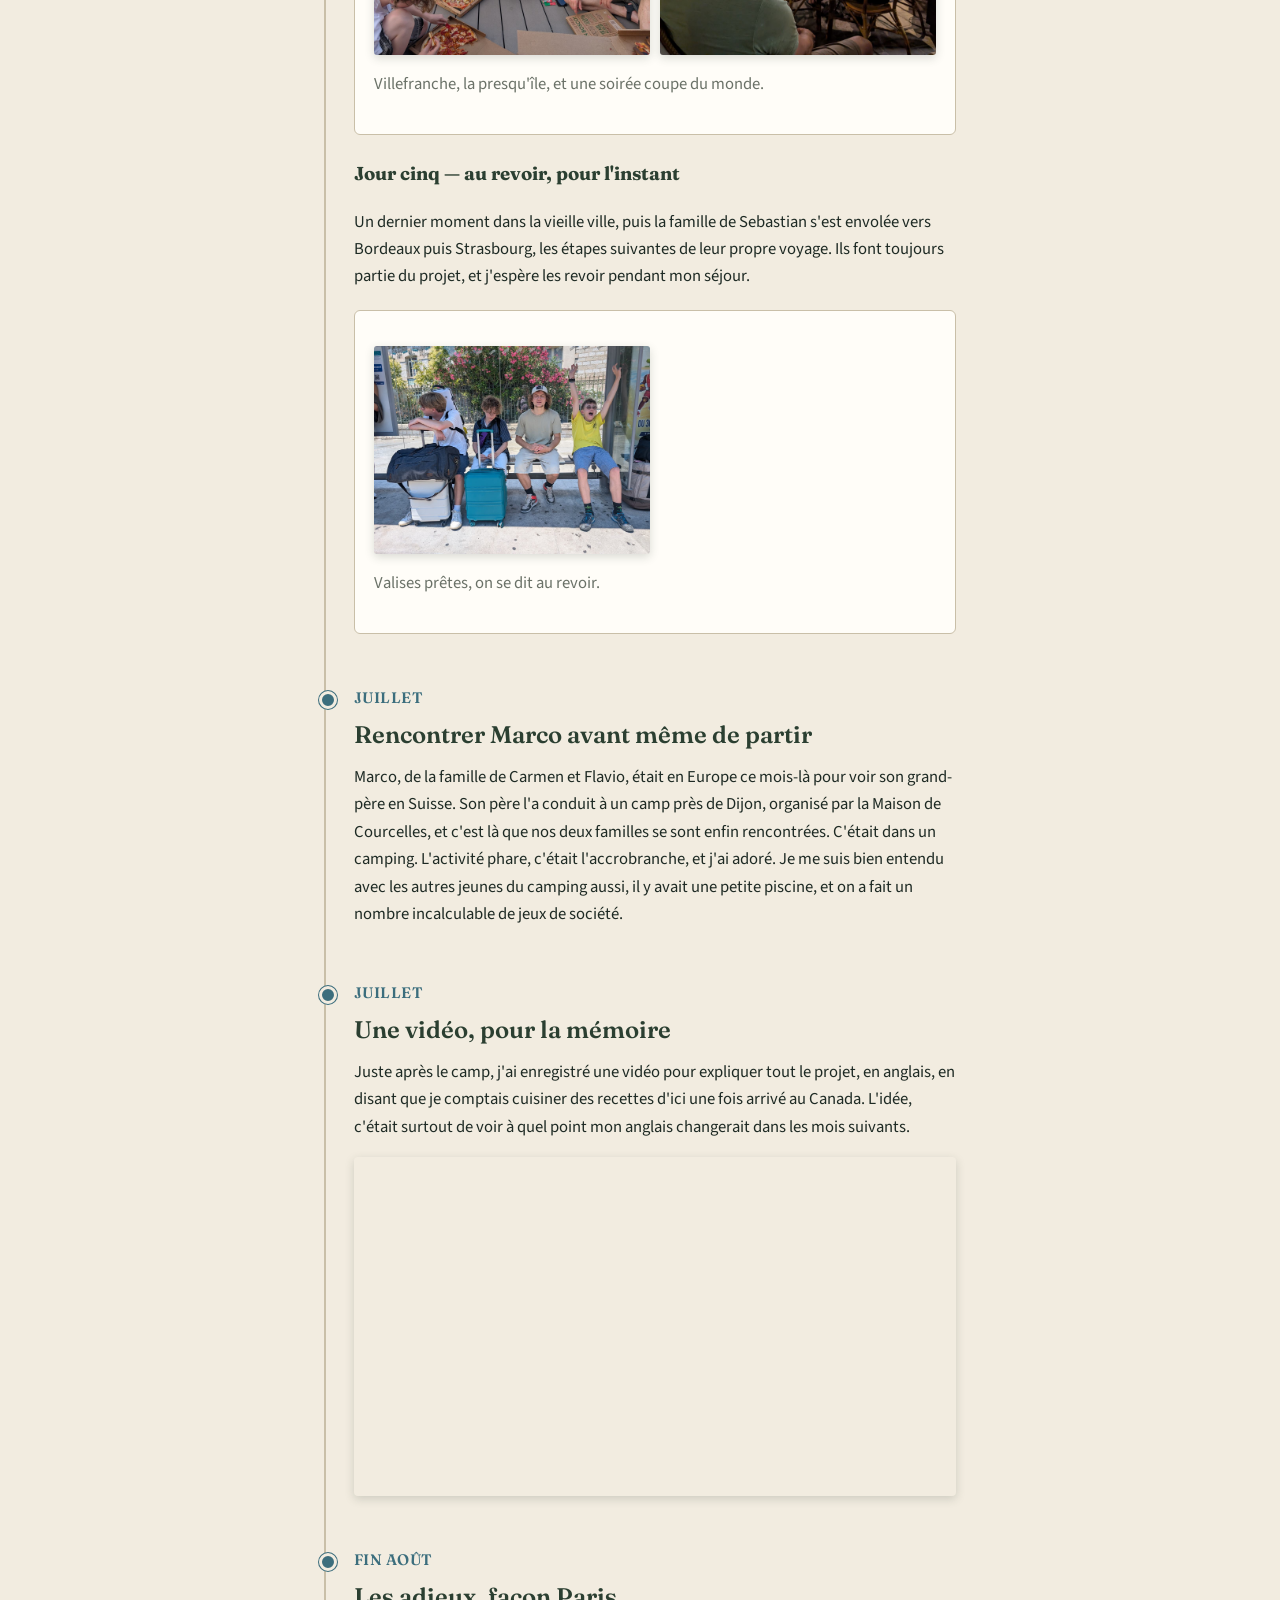
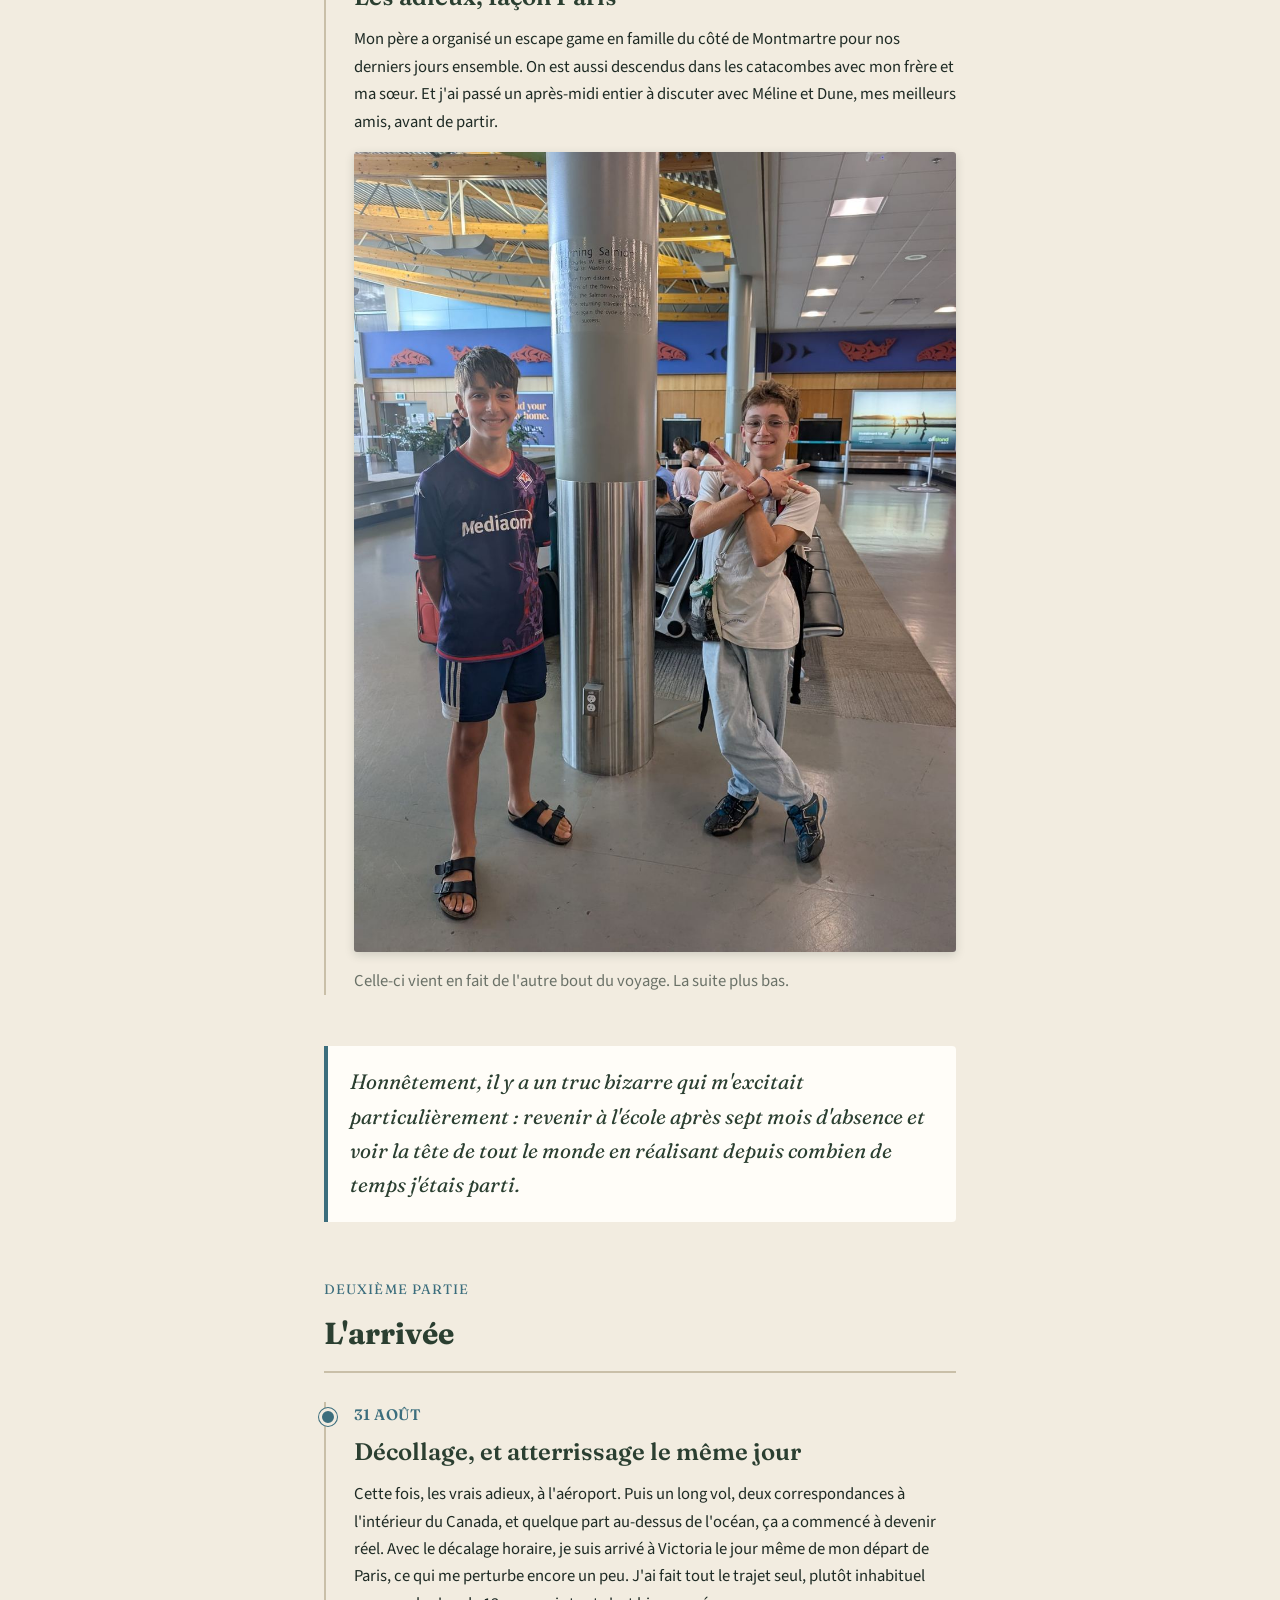
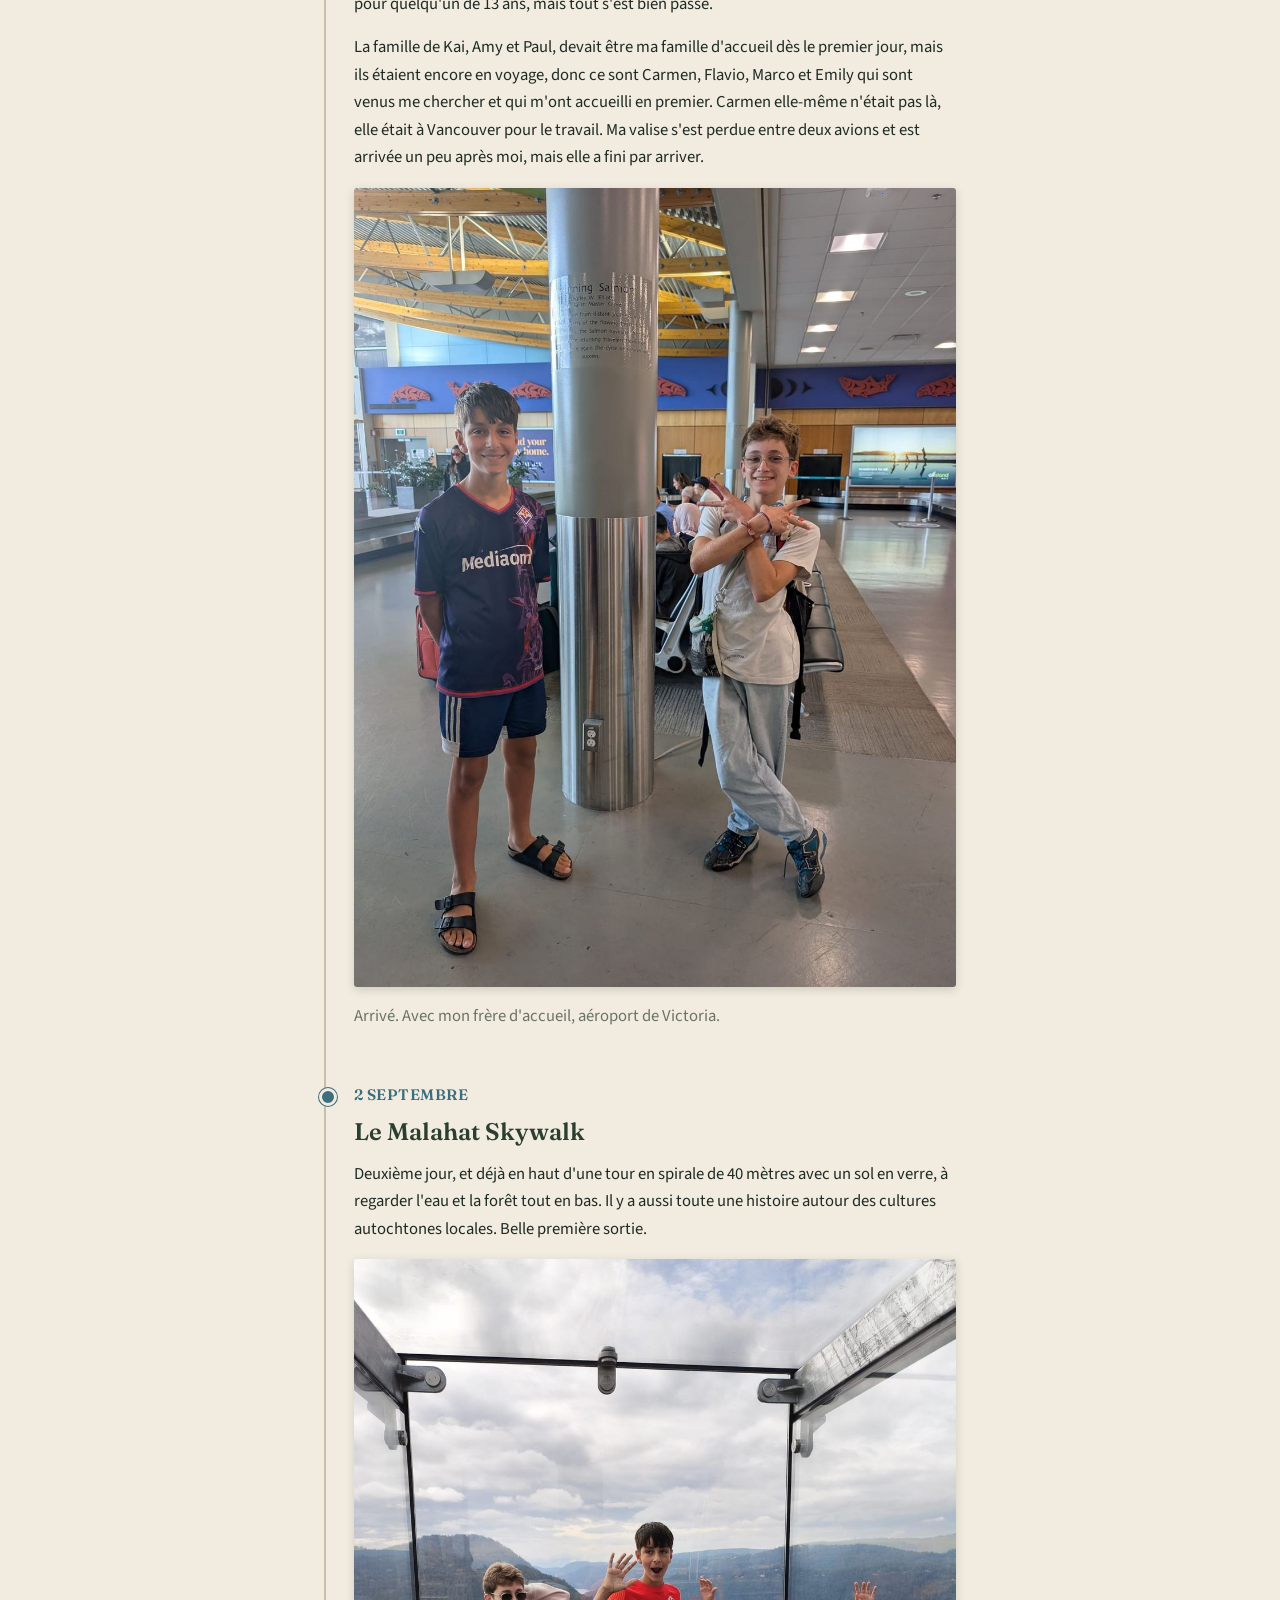
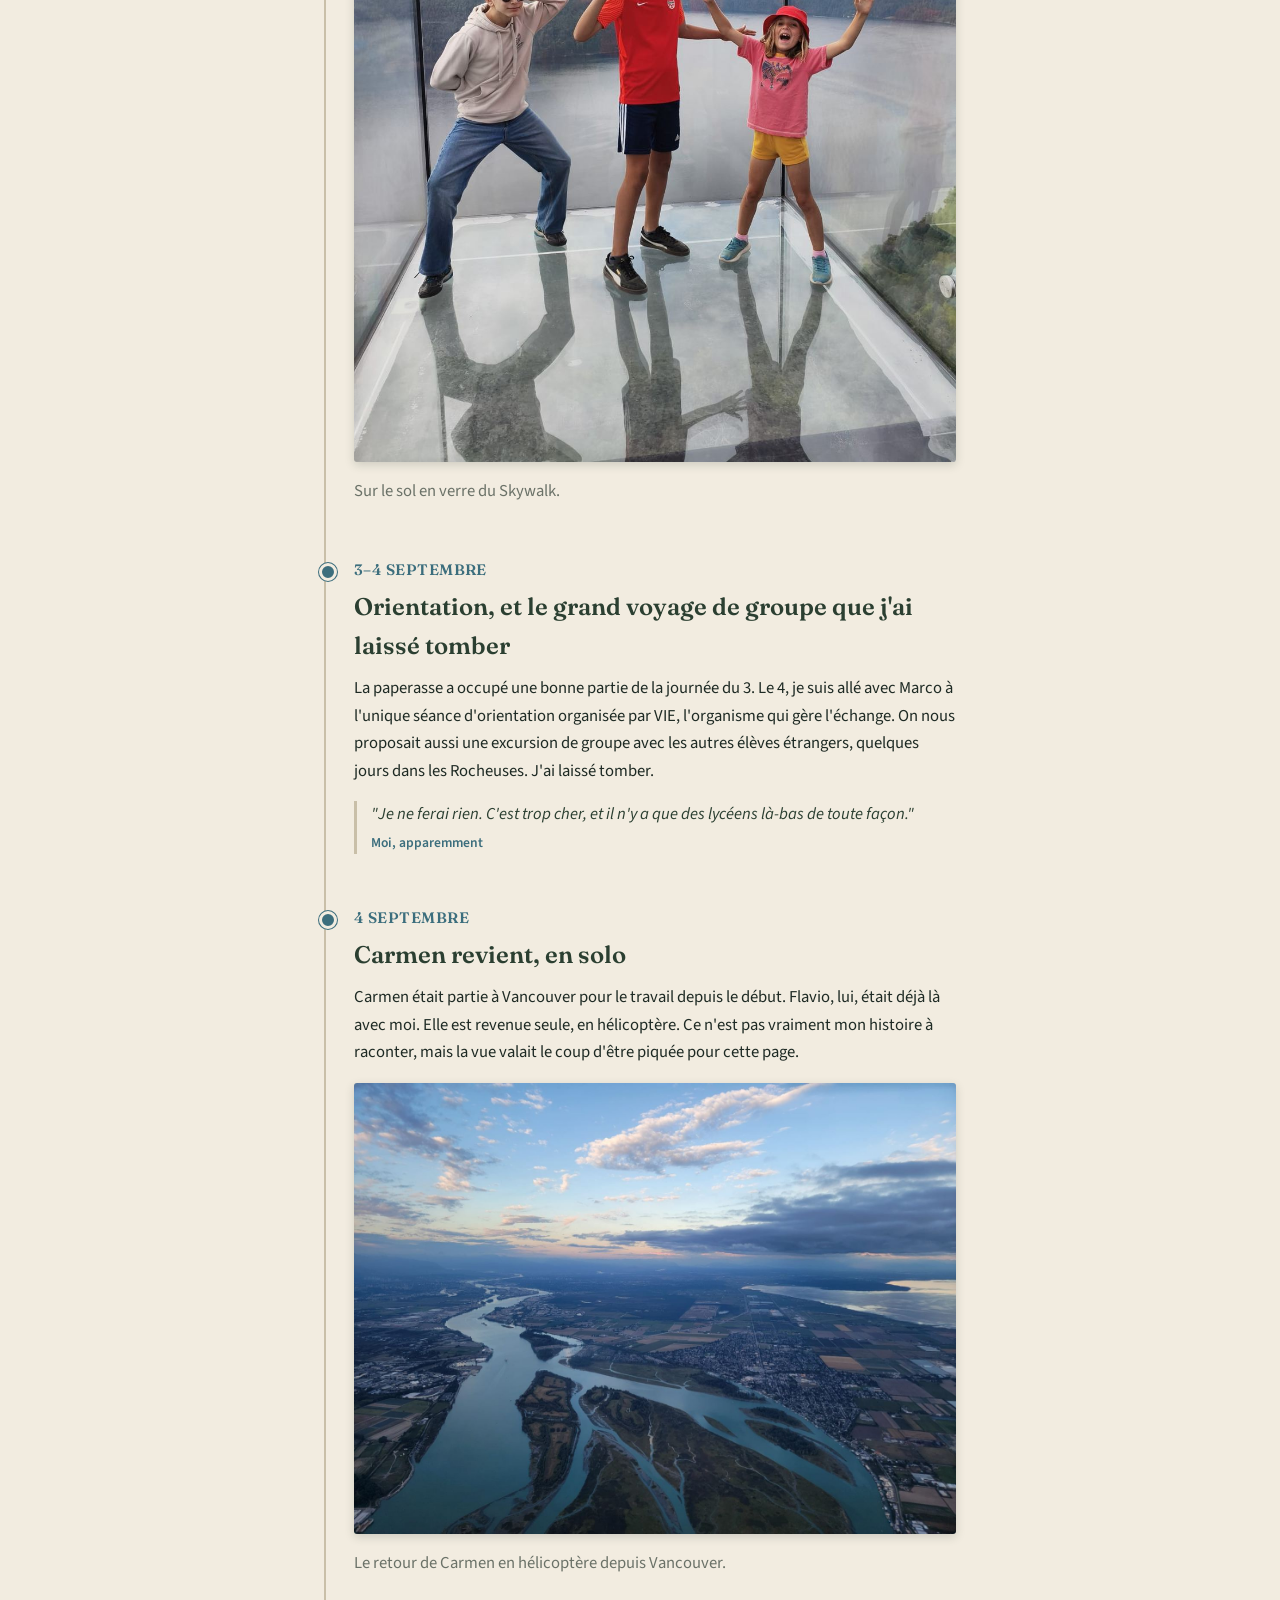
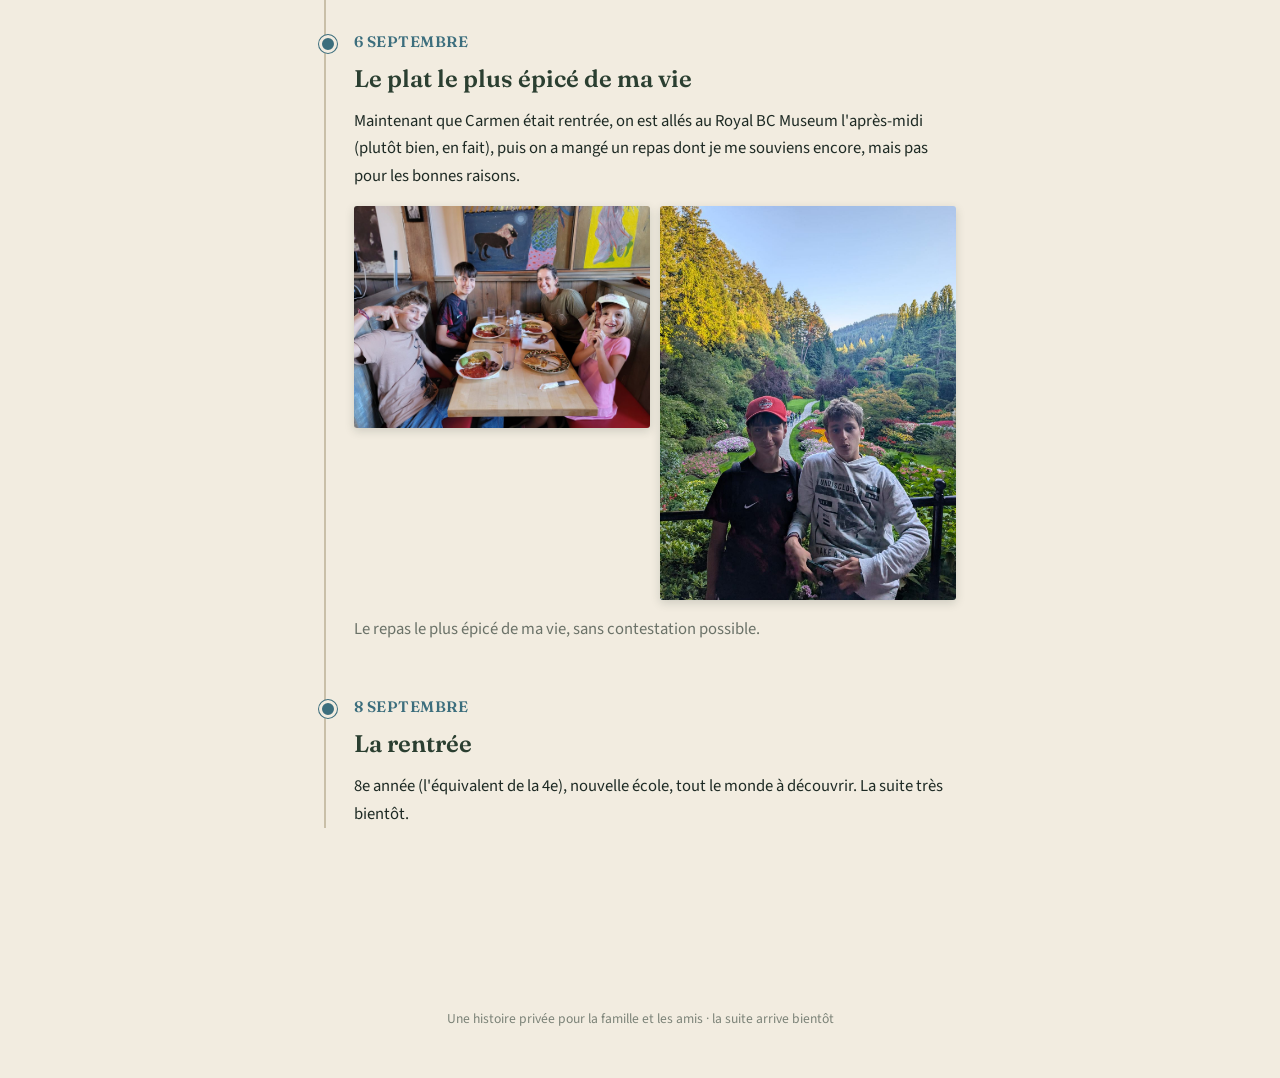
==== commit 2b304eca: "changing a wording" ====
--- a/index-fr.html
+++ b/index-fr.html
@@ -129,7 +129,7 @@
       </div>
 
       <h3 style="font-family:'Fraunces',serif;color:var(--deep-moss);margin-top:1.5rem;">Jour cinq &mdash; au revoir, pour l'instant</h3>
-      <p>Un dernier moment dans la vieille ville, puis la famille de Sebastian s'est envolée vers Bordeaux puis Strasbourg, les étapes suivantes de leur propre voyage. Ils font toujours partie du projet, et ils espèrent me revoir pendant mon séjour.</p>
+      <p>Un dernier moment dans la vieille ville, puis la famille de Sebastian s'est envolée vers Bordeaux puis Strasbourg, les étapes suivantes de leur propre voyage. Ils font toujours partie du projet, et j'espère les revoir pendant mon séjour.</p>
       <div class="gallery-special">
         <div class="photo-grid single">
           <img class="photo" loading="lazy" src="images/nice-departure.jpg" alt="Le groupe attendant à un arrêt de bus avec ses bagages, prêt à quitter Nice">
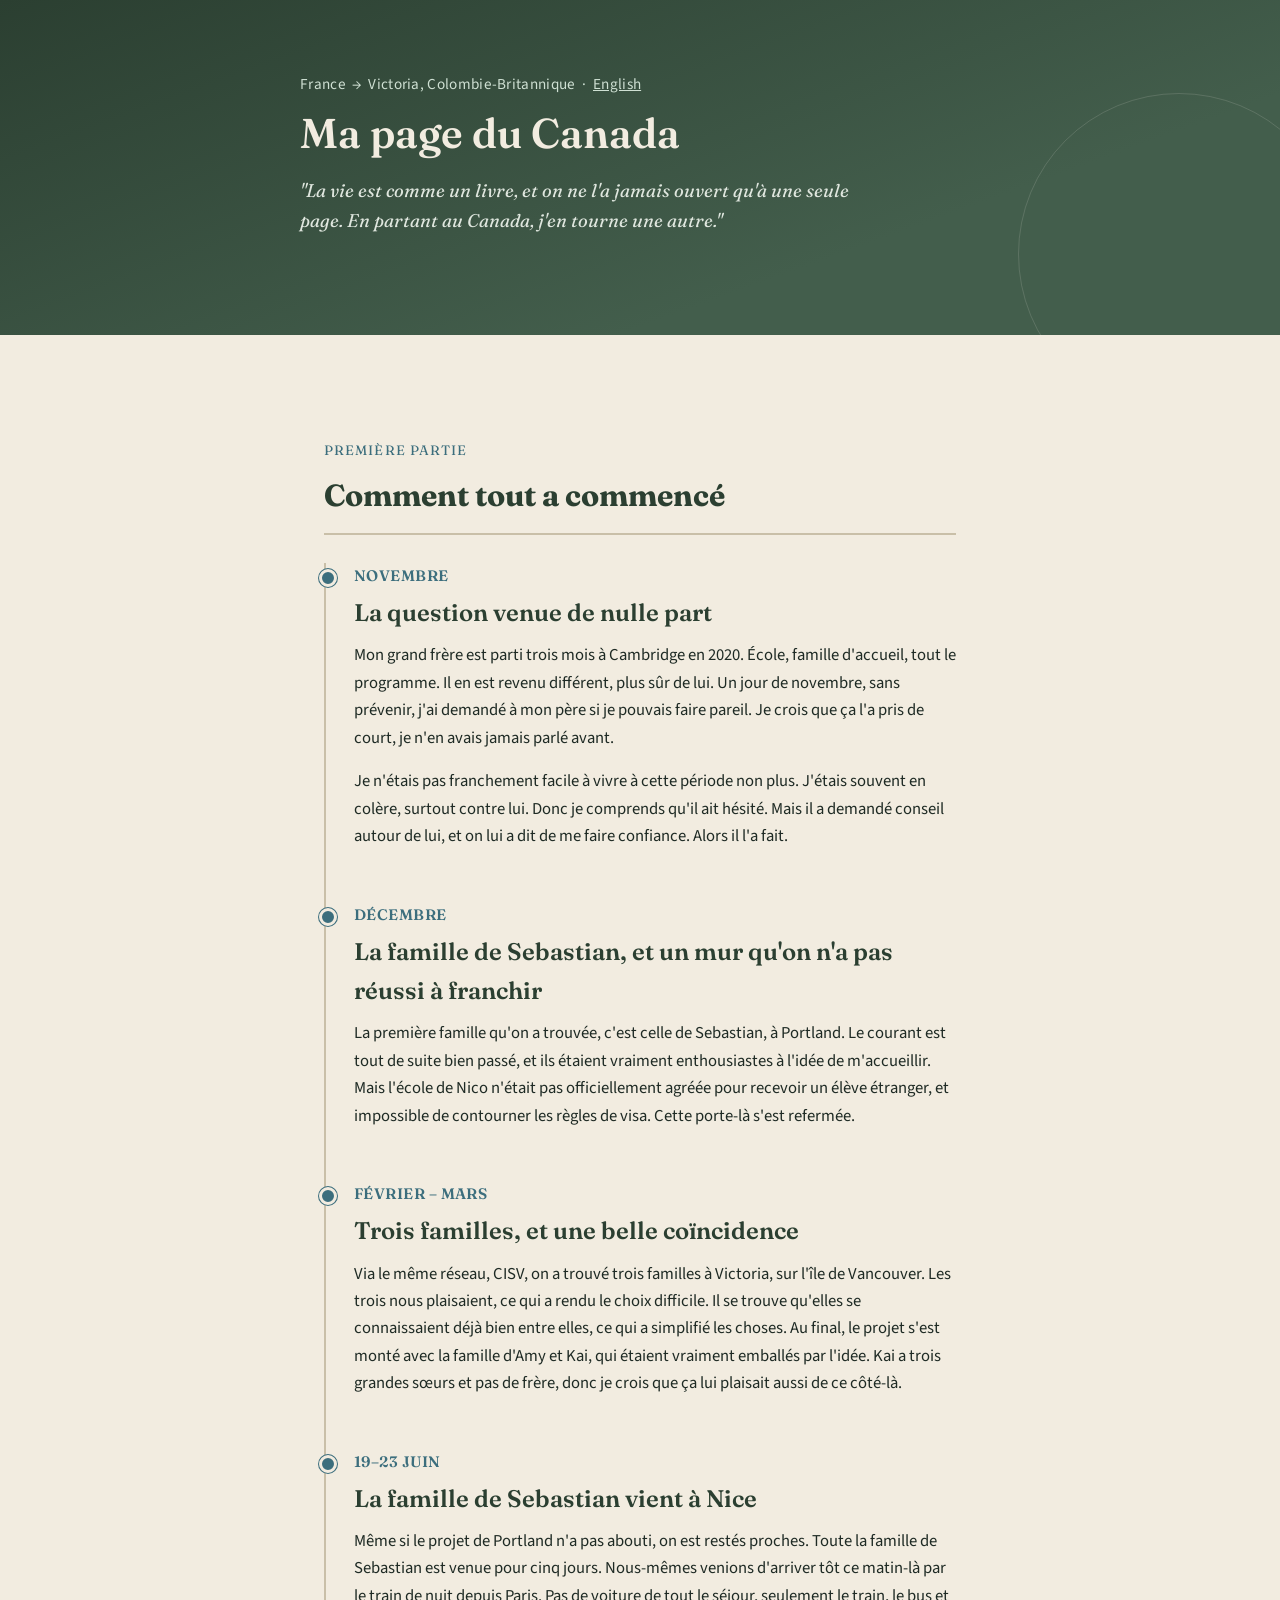
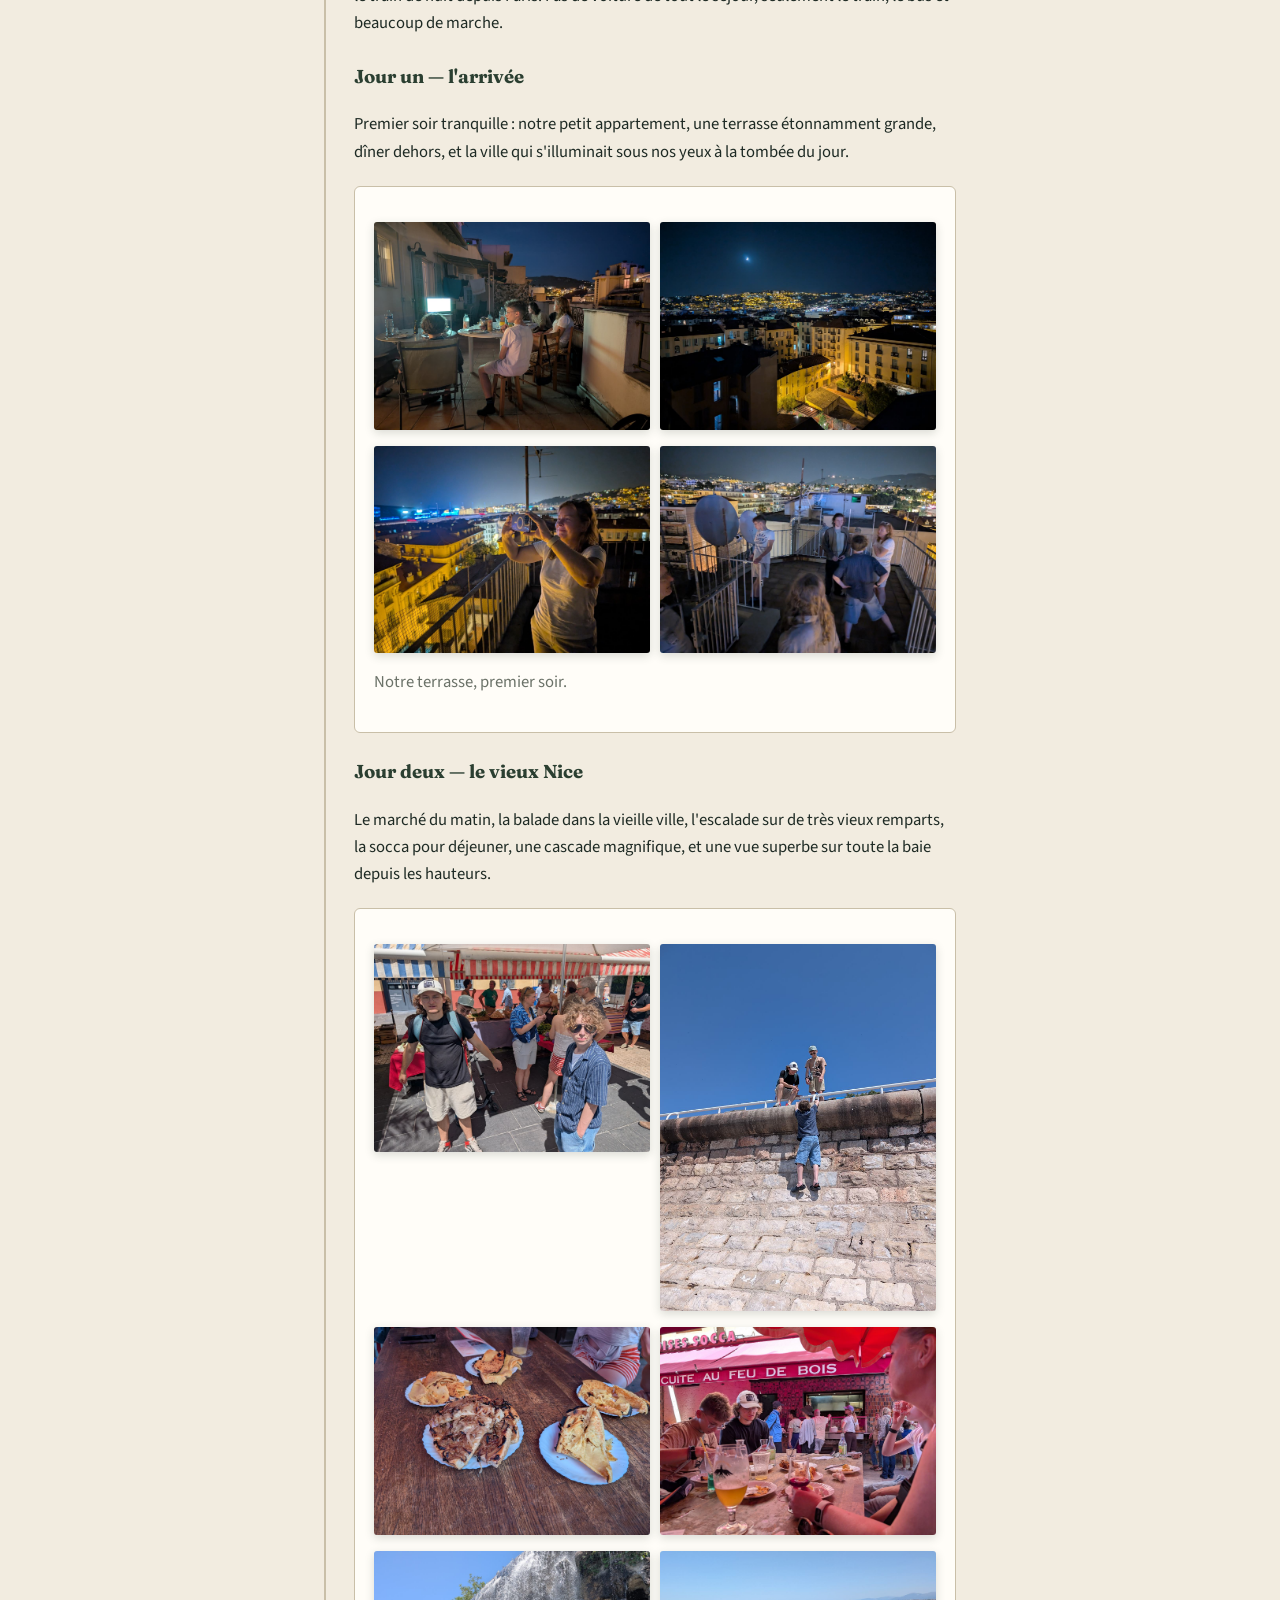
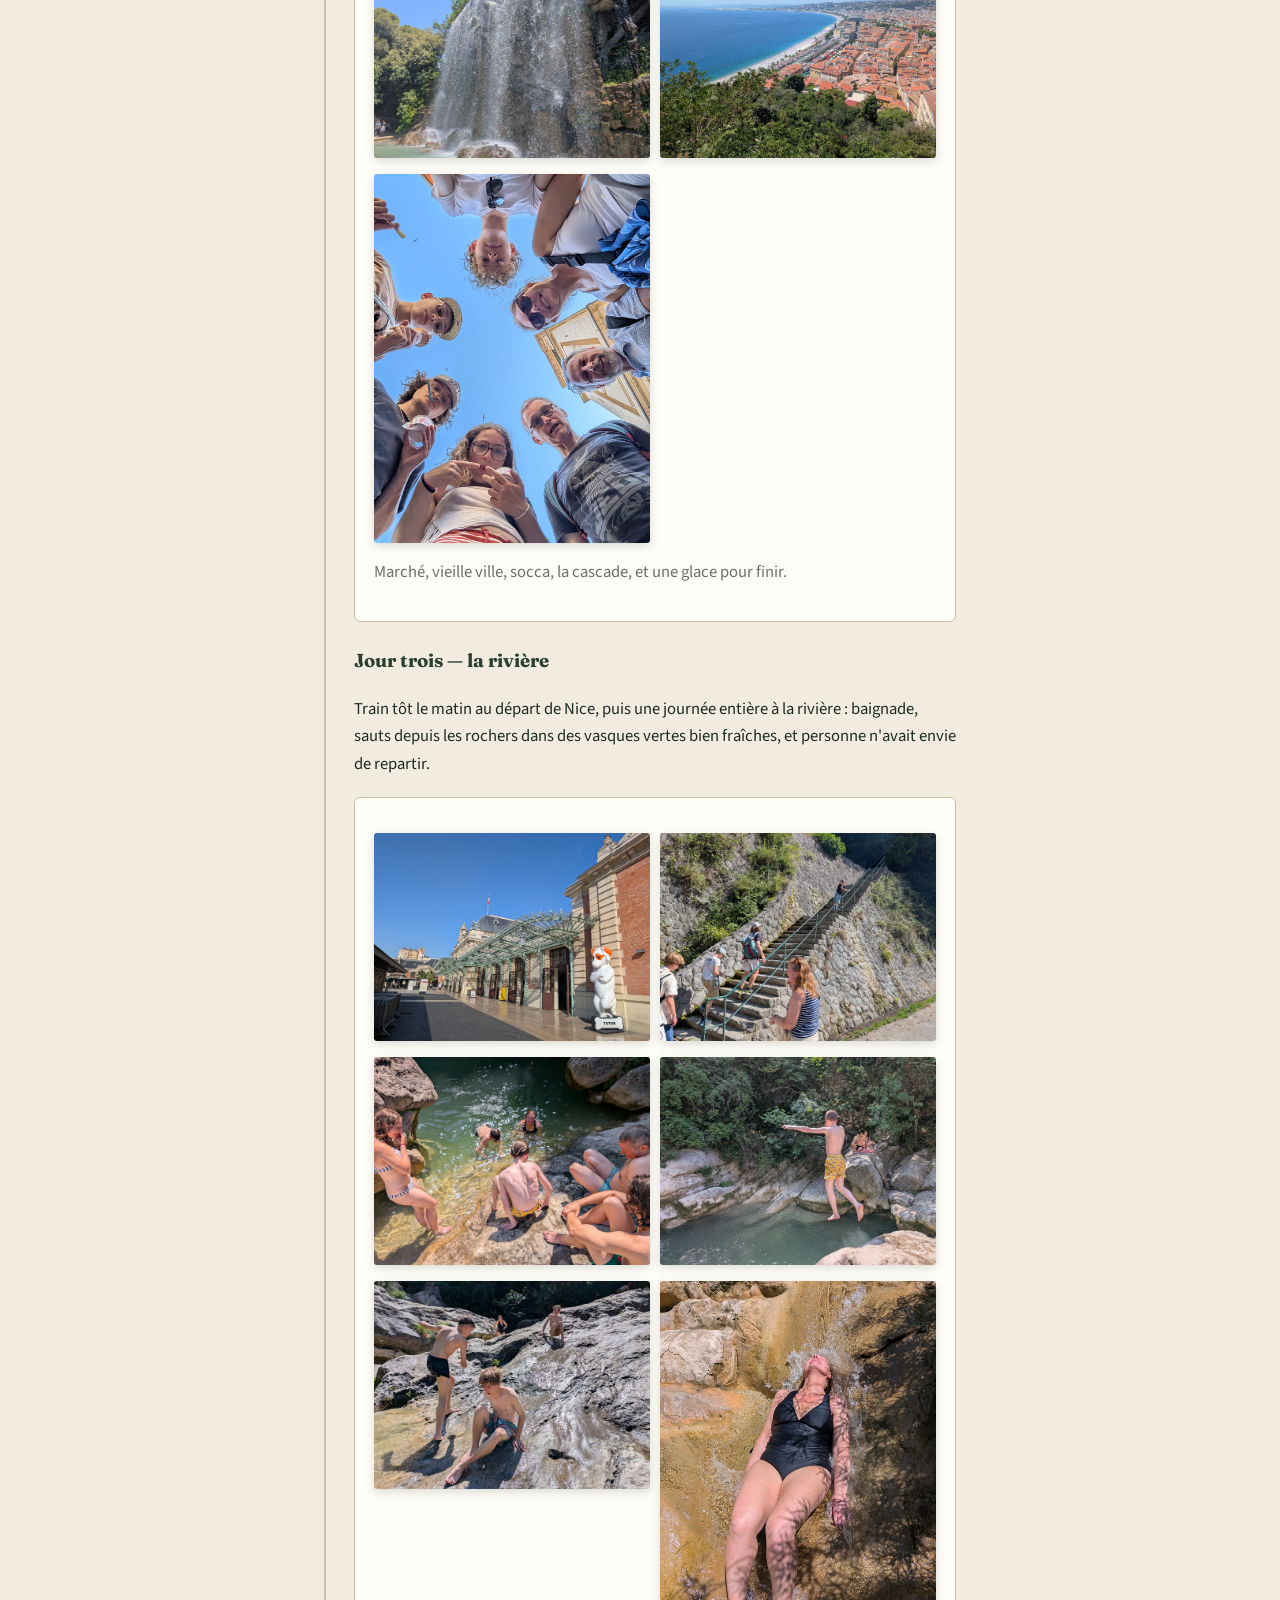
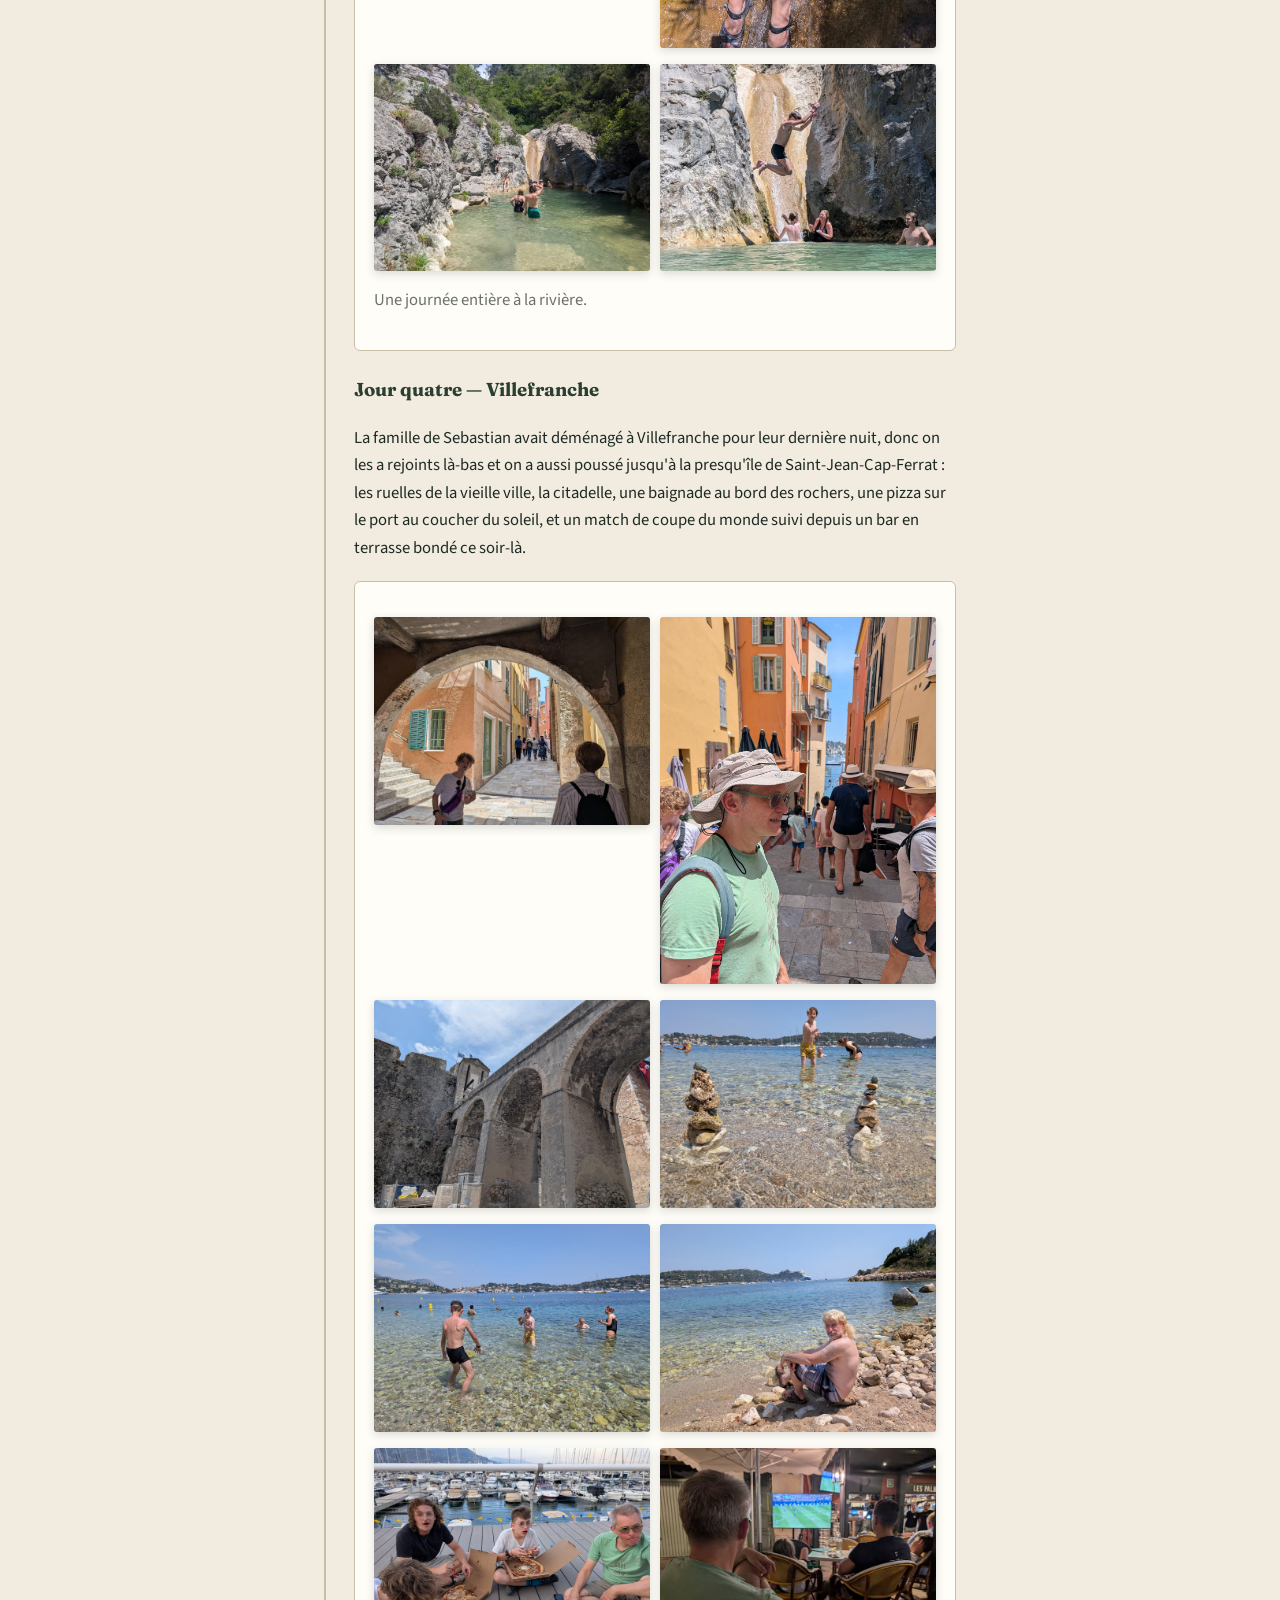
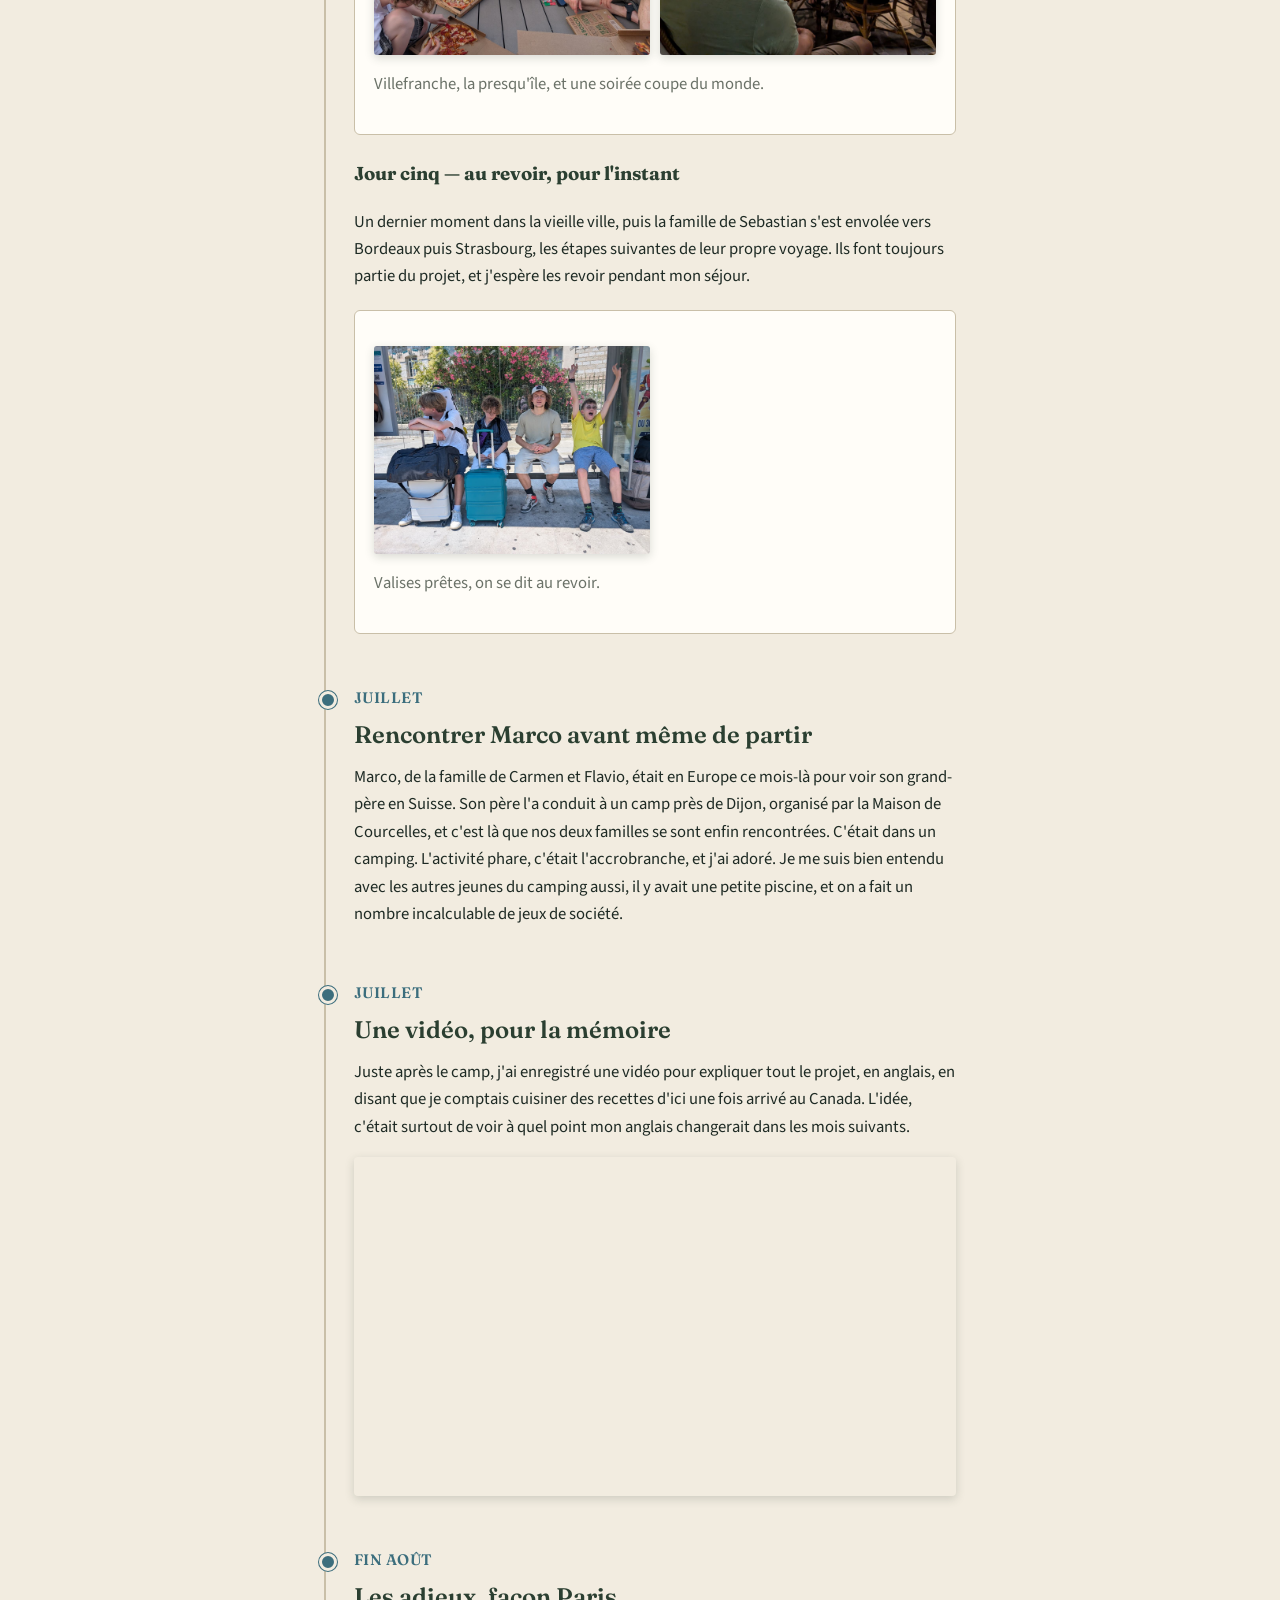
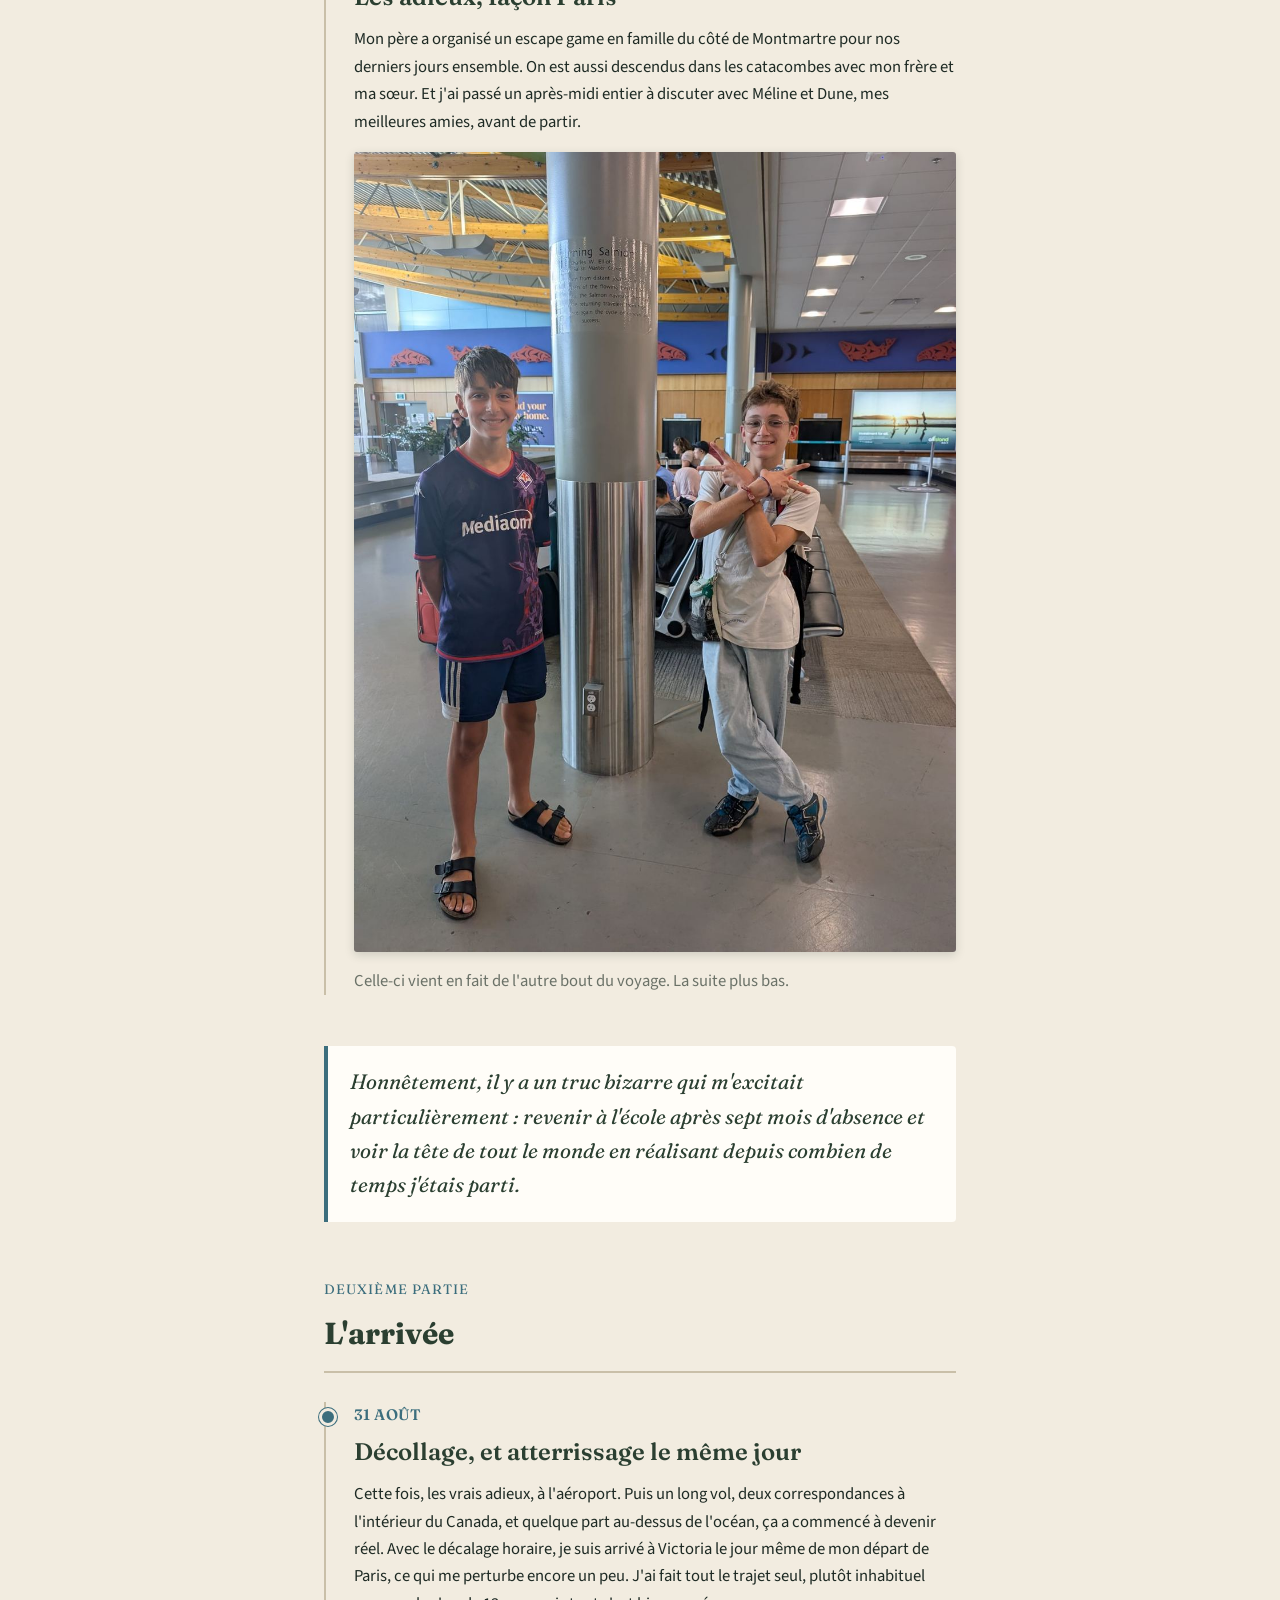
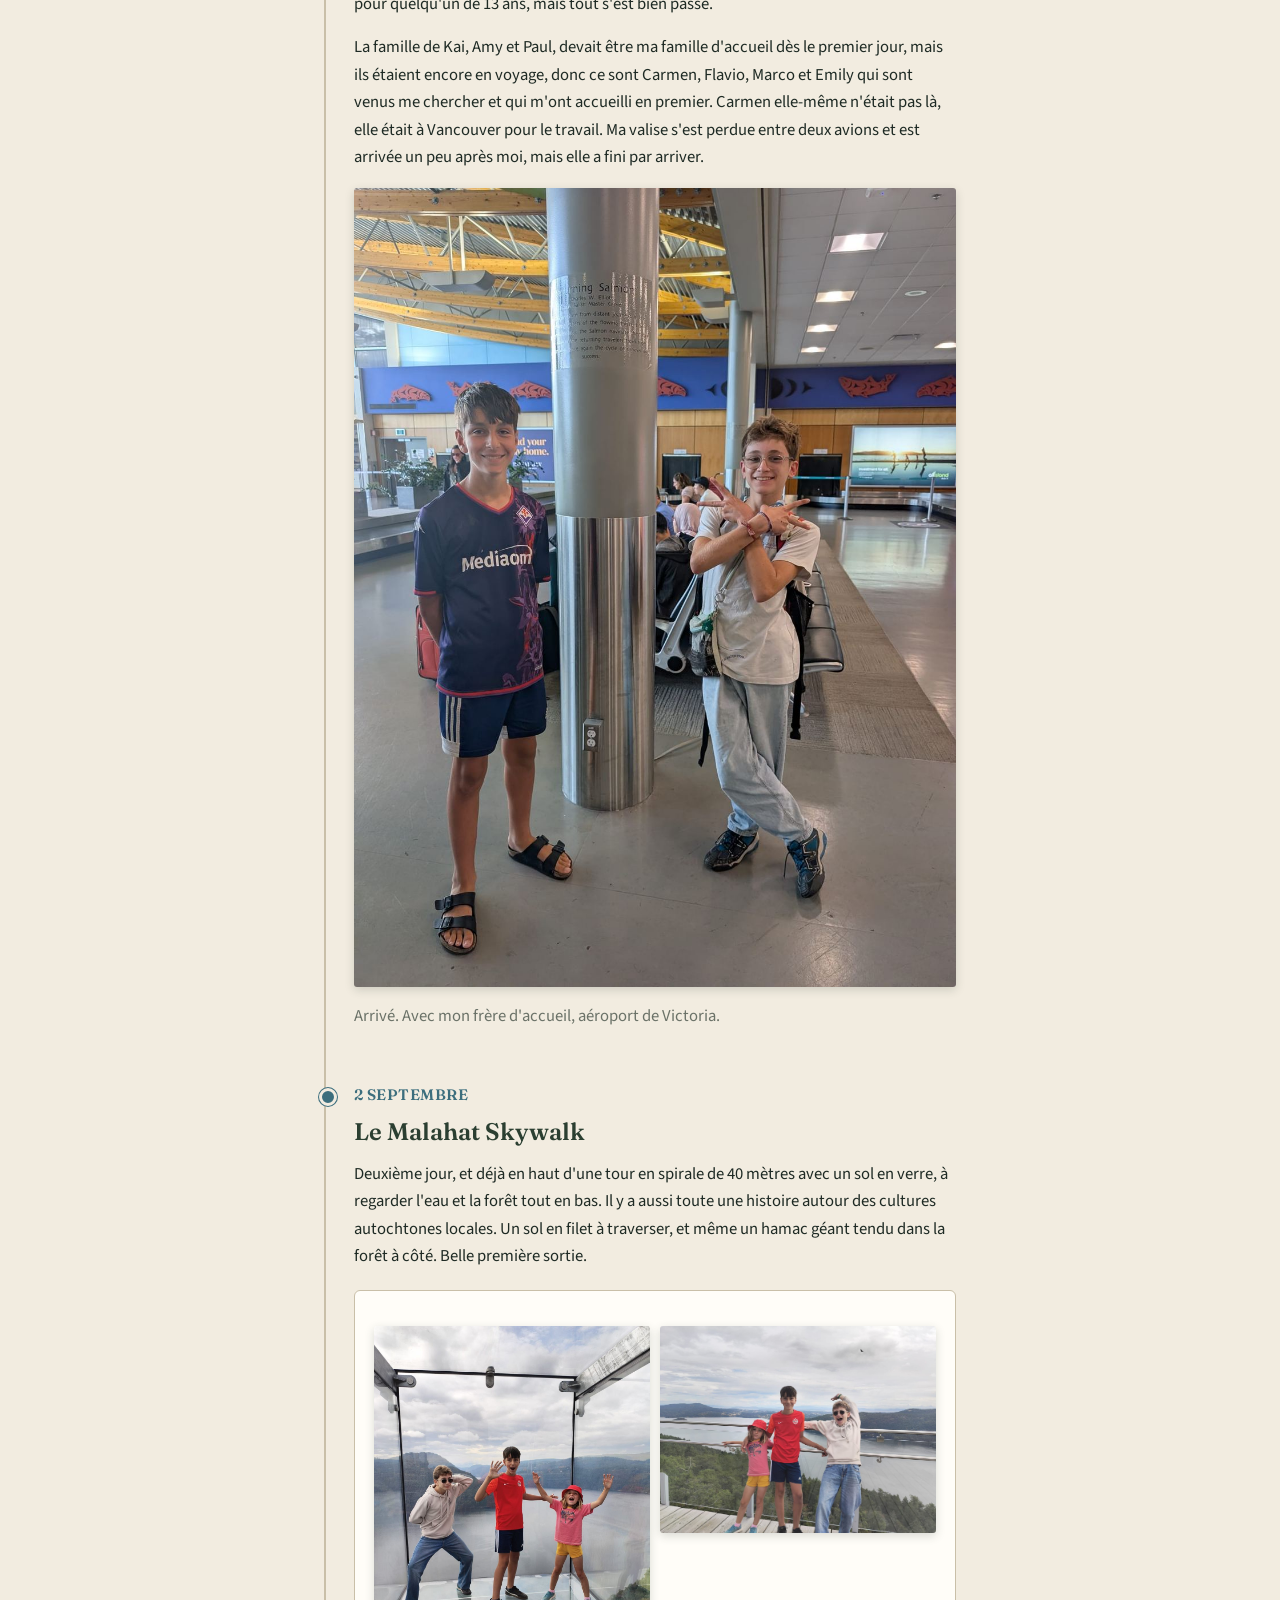
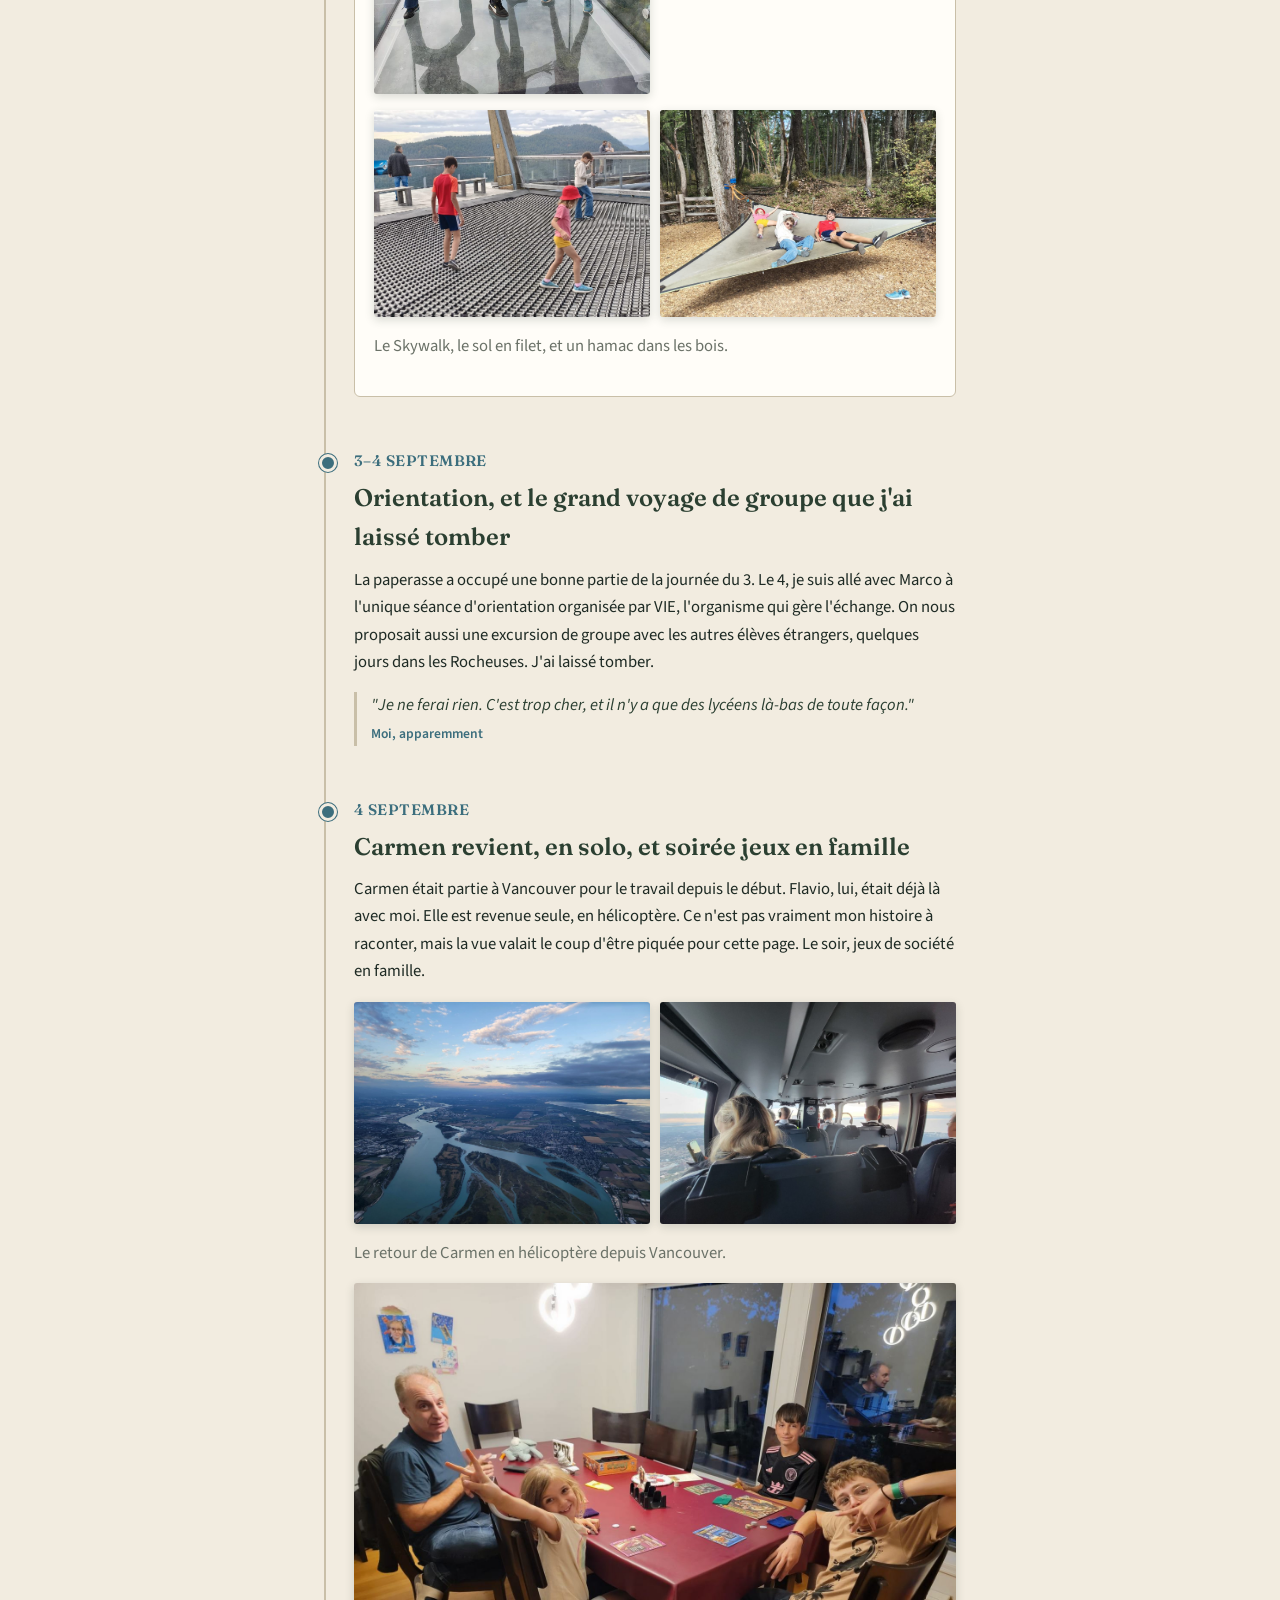
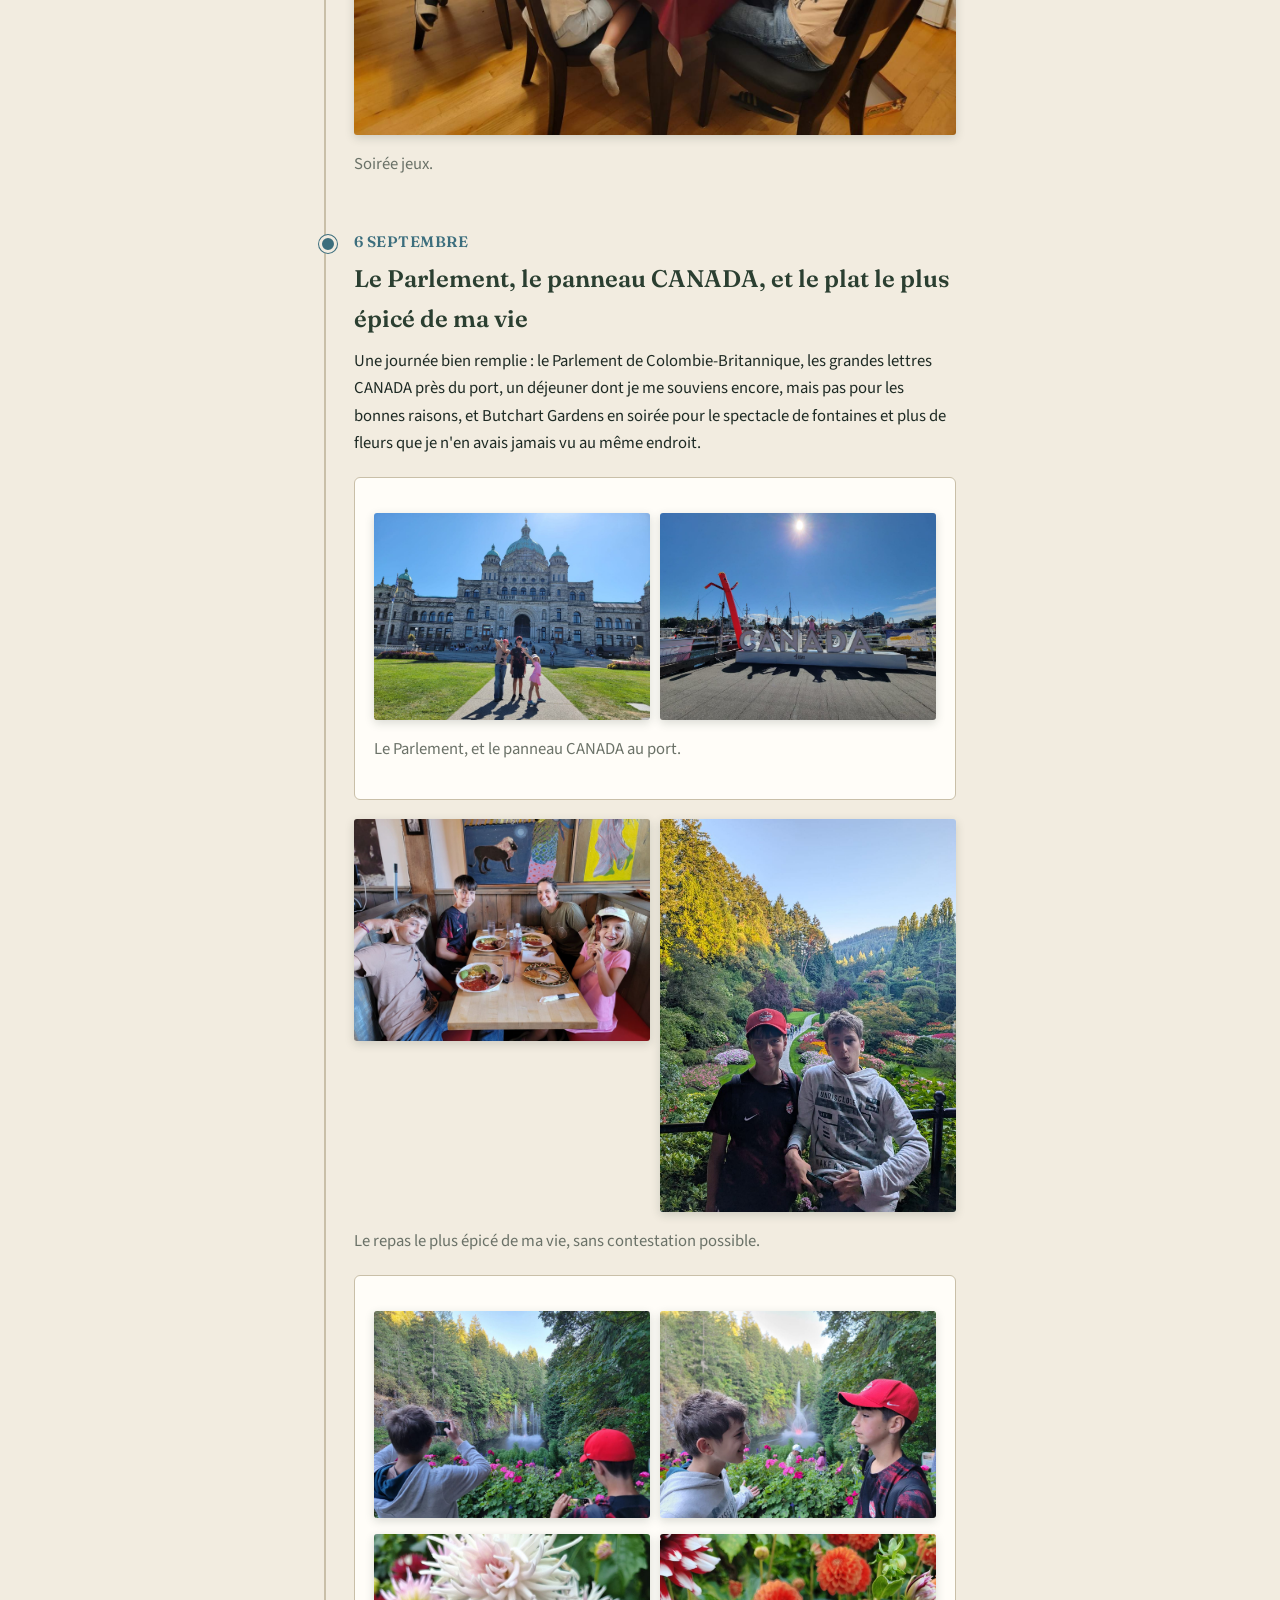
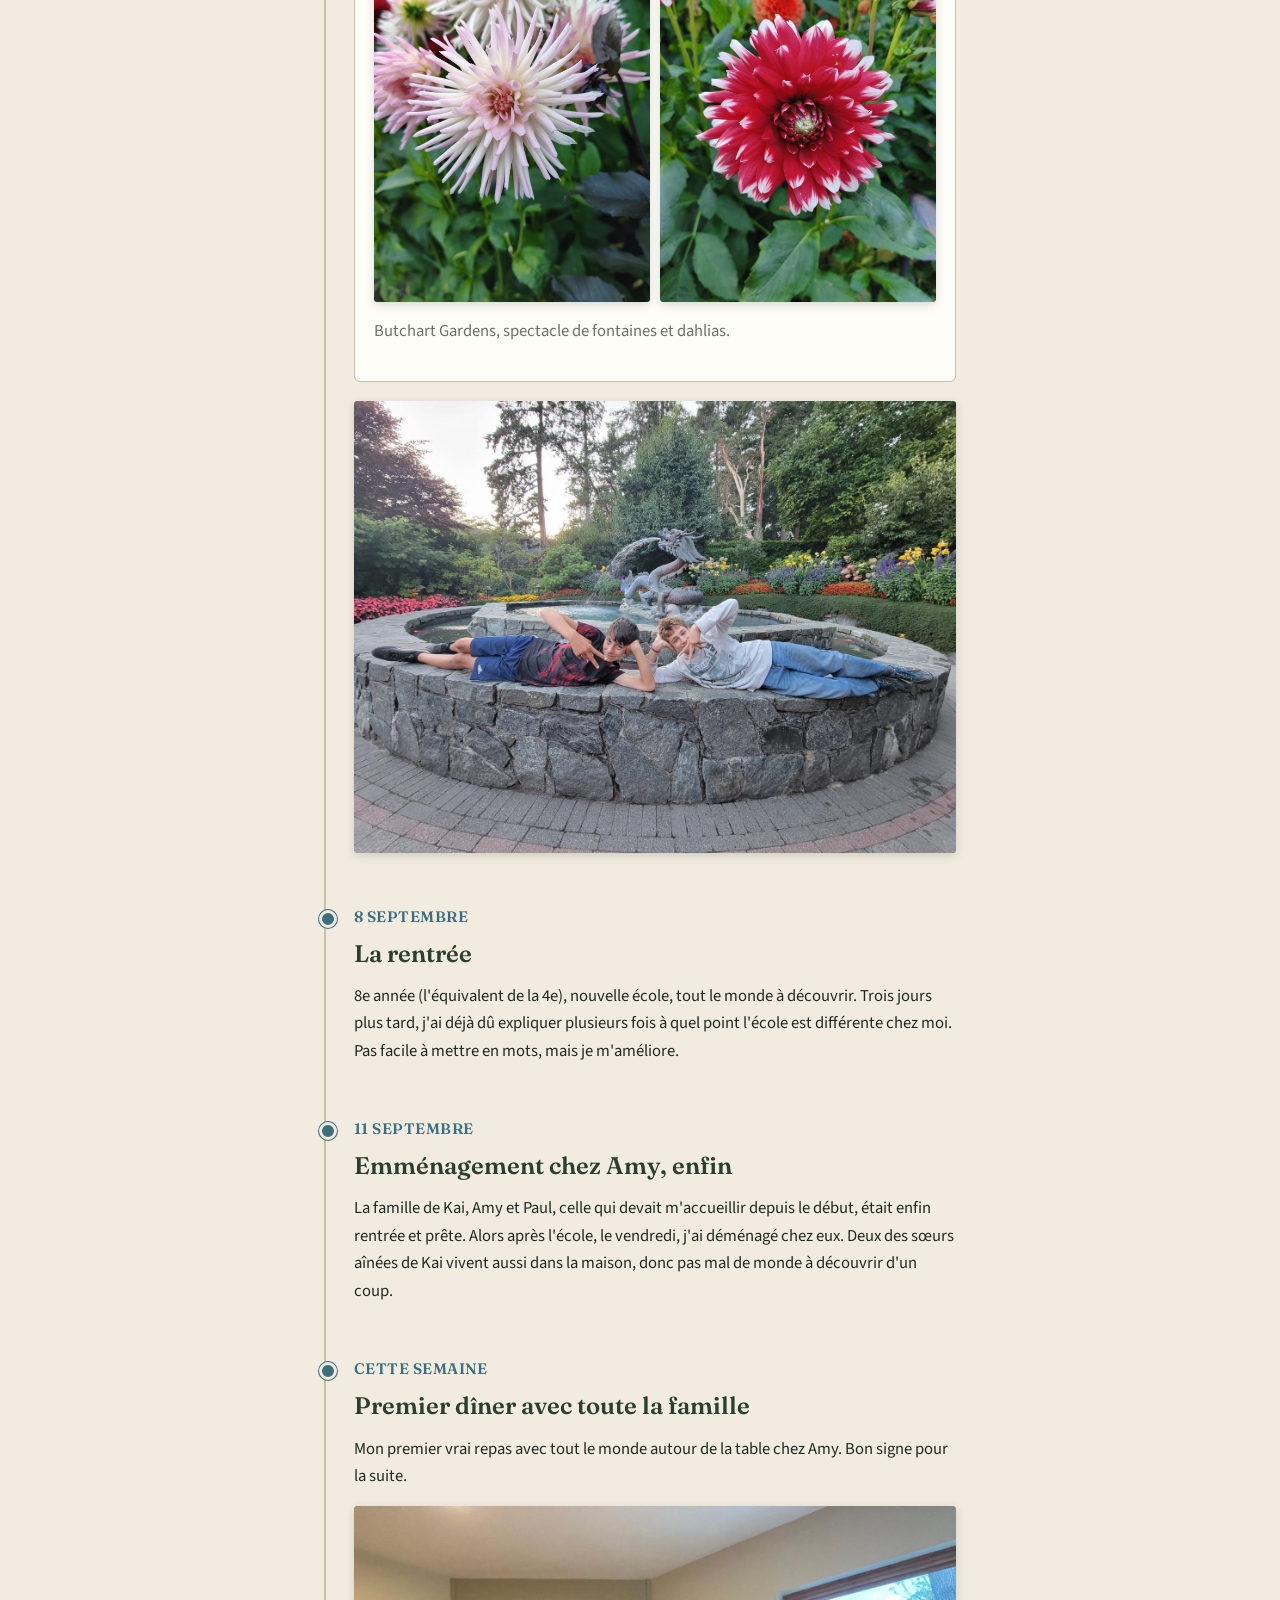
==== commit f636d75f: "adding a few pics + arrival in kai s family" ====
--- a/index-fr.html
+++ b/index-fr.html
@@ -154,7 +154,7 @@
     <div class="entry">
       <div class="date">Fin août</div>
       <h2>Les adieux, façon Paris</h2>
-      <p>Mon père a organisé un escape game en famille du côté de Montmartre pour nos derniers jours ensemble. On est aussi descendus dans les catacombes avec mon frère et ma sœur. Et j'ai passé un après-midi entier à discuter avec Méline et Dune, mes meilleurs amis, avant de partir.</p>
+      <p>Mon père a organisé un escape game en famille du côté de Montmartre pour nos derniers jours ensemble. On est aussi descendus dans les catacombes avec mon frère et ma sœur. Et j'ai passé un après-midi entier à discuter avec Méline et Dune, mes meilleures amies, avant de partir.</p>
       <div class="photo-grid single">
         <img class="photo" loading="lazy" src="images/IMG-20260901-WA0000.jpg" alt="Anatole avec son frère d'accueil, juste après l'arrivée">
       </div>
@@ -184,11 +184,18 @@
     <div class="entry">
       <div class="date">2 septembre</div>
       <h2>Le Malahat Skywalk</h2>
-      <p>Deuxième jour, et déjà en haut d'une tour en spirale de 40 mètres avec un sol en verre, à regarder l'eau et la forêt tout en bas. Il y a aussi toute une histoire autour des cultures autochtones locales. Belle première sortie.</p>
-      <div class="photo-grid single">
-        <img class="photo" loading="lazy" src="images/IMG-20260902-WA0004.jpg" alt="Anatole et ses frères et sœurs d'accueil sur le sol en verre du Malahat Skywalk">
-      </div>
-      <p class="caption">Sur le sol en verre du Skywalk.</p>
+      <p>Deuxième jour, et déjà en haut d'une tour en spirale de 40 mètres avec un sol en verre, à regarder l'eau et la forêt tout en bas. Il y a aussi toute une histoire autour des cultures autochtones locales. Un sol en filet à traverser, et même un hamac géant tendu dans la forêt à côté. Belle première sortie.</p>
+      <div class="gallery-special">
+        <div class="photo-grid">
+          <img class="photo" loading="lazy" src="images/IMG-20260902-WA0004.jpg" alt="Anatole et ses frères et sœurs d'accueil sur le sol en verre du Malahat Skywalk">
+          <img class="photo" loading="lazy" src="images/vic-malahat-deck.jpg" alt="Trois enfants posant sur un belvédère au-dessus de l'eau, au Malahat">
+        </div>
+        <div class="photo-grid">
+          <img class="photo" loading="lazy" src="images/vic-malahat-net.jpg" alt="Des enfants traversant un sol en filet au Malahat">
+          <img class="photo" loading="lazy" src="images/vic-hammock.jpg" alt="Trois enfants allongés dans un hamac géant en forêt">
+        </div>
+        <p class="caption">Le Skywalk, le sol en filet, et un hamac dans les bois.</p>
+      </div>
     </div>
 
     <div class="entry">
@@ -200,30 +207,71 @@
 
     <div class="entry">
       <div class="date">4 septembre</div>
-      <h2>Carmen revient, en solo</h2>
-      <p>Carmen était partie à Vancouver pour le travail depuis le début. Flavio, lui, était déjà là avec moi. Elle est revenue seule, en hélicoptère. Ce n'est pas vraiment mon histoire à raconter, mais la vue valait le coup d'être piquée pour cette page.</p>
-      <div class="photo-grid single">
+      <h2>Carmen revient, en solo, et soirée jeux en famille</h2>
+      <p>Carmen était partie à Vancouver pour le travail depuis le début. Flavio, lui, était déjà là avec moi. Elle est revenue seule, en hélicoptère. Ce n'est pas vraiment mon histoire à raconter, mais la vue valait le coup d'être piquée pour cette page. Le soir, jeux de société en famille.</p>
+      <div class="photo-grid">
         <img class="photo" loading="lazy" src="images/IMG-20260904-WA0001.jpg" alt="Une vue en hélicoptère au-dessus de Vancouver">
+        <img class="photo" loading="lazy" src="images/vic-heli2.jpg" alt="À l'intérieur de l'hélicoptère, vue sur la côte en contrebas">
       </div>
       <p class="caption">Le retour de Carmen en hélicoptère depuis Vancouver.</p>
-    </div>
-
+      <div class="photo-grid single">
+        <img class="photo" loading="lazy" src="images/vic-boardgame.jpg" alt="La famille jouant à un jeu de société autour de la table">
+      </div>
+      <p class="caption">Soirée jeux.</p>
+    </div>
 
     <div class="entry">
       <div class="date">6 septembre</div>
-      <h2>Le plat le plus épicé de ma vie</h2>
-      <p>Maintenant que Carmen était rentrée, on est allés au Royal BC Museum l'après-midi (plutôt bien, en fait), puis on a mangé un repas dont je me souviens encore, mais pas pour les bonnes raisons.</p>
+      <h2>Le Parlement, le panneau CANADA, et le plat le plus épicé de ma vie</h2>
+      <p>Une journée bien remplie : le Parlement de Colombie-Britannique, les grandes lettres CANADA près du port, un déjeuner dont je me souviens encore, mais pas pour les bonnes raisons, et Butchart Gardens en soirée pour le spectacle de fontaines et plus de fleurs que je n'en avais jamais vu au même endroit.</p>
+      <div class="gallery-special">
+        <div class="photo-grid">
+          <img class="photo" loading="lazy" src="images/vic-parliament.jpg" alt="Des enfants posant devant le Parlement de Colombie-Britannique à Victoria">
+          <img class="photo" loading="lazy" src="images/vic-canadasign.jpg" alt="Des enfants grimpant sur les grandes lettres CANADA près du port">
+        </div>
+        <p class="caption">Le Parlement, et le panneau CANADA au port.</p>
+      </div>
       <div class="photo-grid">
         <img class="photo" loading="lazy" src="images/IMG-20260906-WA0002.jpg" alt="Anatole et la famille d'accueil à table avec un repas épicé">
         <img class="photo" loading="lazy" src="images/IMG-20260906-WA0010.jpg" alt="Photo de groupe de la journée, à Victoria">
       </div>
       <p class="caption">Le repas le plus épicé de ma vie, sans contestation possible.</p>
+      <div class="gallery-special">
+        <div class="photo-grid">
+          <img class="photo" loading="lazy" src="images/vic-fountain1.jpg" alt="Des garçons photographiant le spectacle de fontaines illuminées à Butchart Gardens">
+          <img class="photo" loading="lazy" src="images/vic-fountain2.jpg" alt="Deux garçons qui discutent, la fontaine illuminée en rouge derrière eux">
+        </div>
+        <div class="photo-grid">
+          <img class="photo" loading="lazy" src="images/vic-dahlia1.jpg" alt="Un dahlia rose pâle et blanc en gros plan à Butchart Gardens">
+          <img class="photo" loading="lazy" src="images/vic-dahlia2.jpg" alt="Un dahlia rouge et blanc en gros plan à Butchart Gardens">
+        </div>
+        <p class="caption">Butchart Gardens, spectacle de fontaines et dahlias.</p>
+      </div>
+      <div class="photo-grid single">
+        <img class="photo" loading="lazy" src="images/vic-dragon.jpg" alt="Deux garçons posant devant une fontaine en forme de dragon dans un jardin fleuri">
+      </div>
     </div>
 
     <div class="entry">
       <div class="date">8 septembre</div>
       <h2>La rentrée</h2>
-      <p>8e année (l'équivalent de la 4e), nouvelle école, tout le monde à découvrir. La suite très bientôt.</p>
+      <p>8e année (l'équivalent de la 4e), nouvelle école, tout le monde à découvrir. Trois jours plus tard, j'ai déjà dû expliquer plusieurs fois à quel point l'école est différente chez moi. Pas facile à mettre en mots, mais je m'améliore.</p>
+    </div>
+
+    <div class="entry">
+      <div class="date">11 septembre</div>
+      <h2>Emménagement chez Amy, enfin</h2>
+      <p>La famille de Kai, Amy et Paul, celle qui devait m'accueillir depuis le début, était enfin rentrée et prête. Alors après l'école, le vendredi, j'ai déménagé chez eux. Deux des sœurs aînées de Kai vivent aussi dans la maison, donc pas mal de monde à découvrir d'un coup.</p>
+    </div>
+
+    <div class="entry">
+      <div class="date">Cette semaine</div>
+      <h2>Premier dîner avec toute la famille</h2>
+      <p>Mon premier vrai repas avec tout le monde autour de la table chez Amy. Bon signe pour la suite.</p>
+      <div class="photo-grid single">
+        <img class="photo" loading="lazy" src="images/vic-amydinner.jpg" alt="Anatole dînant avec toute la famille d'Amy autour de la table">
+      </div>
+      <p class="caption">Toute l'équipe, premier dîner ensemble.</p>
     </div>
 
   </div>
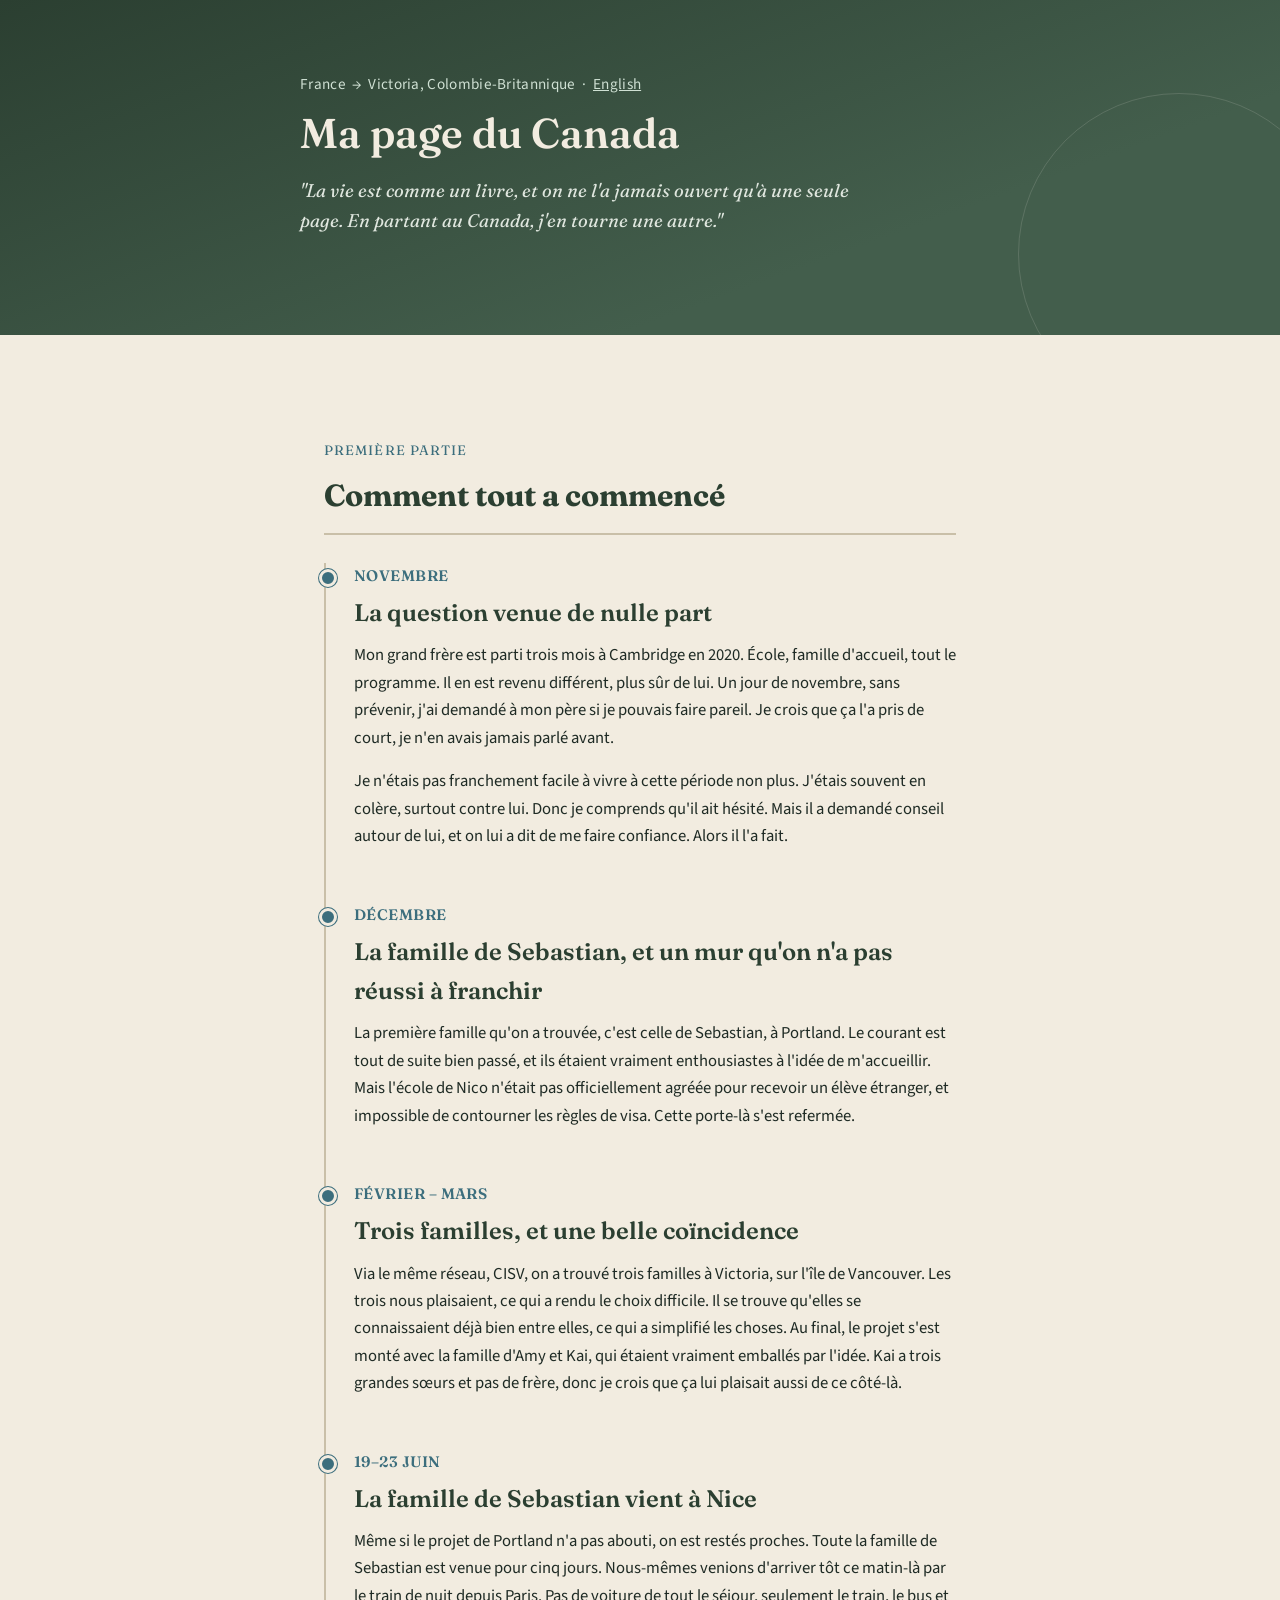
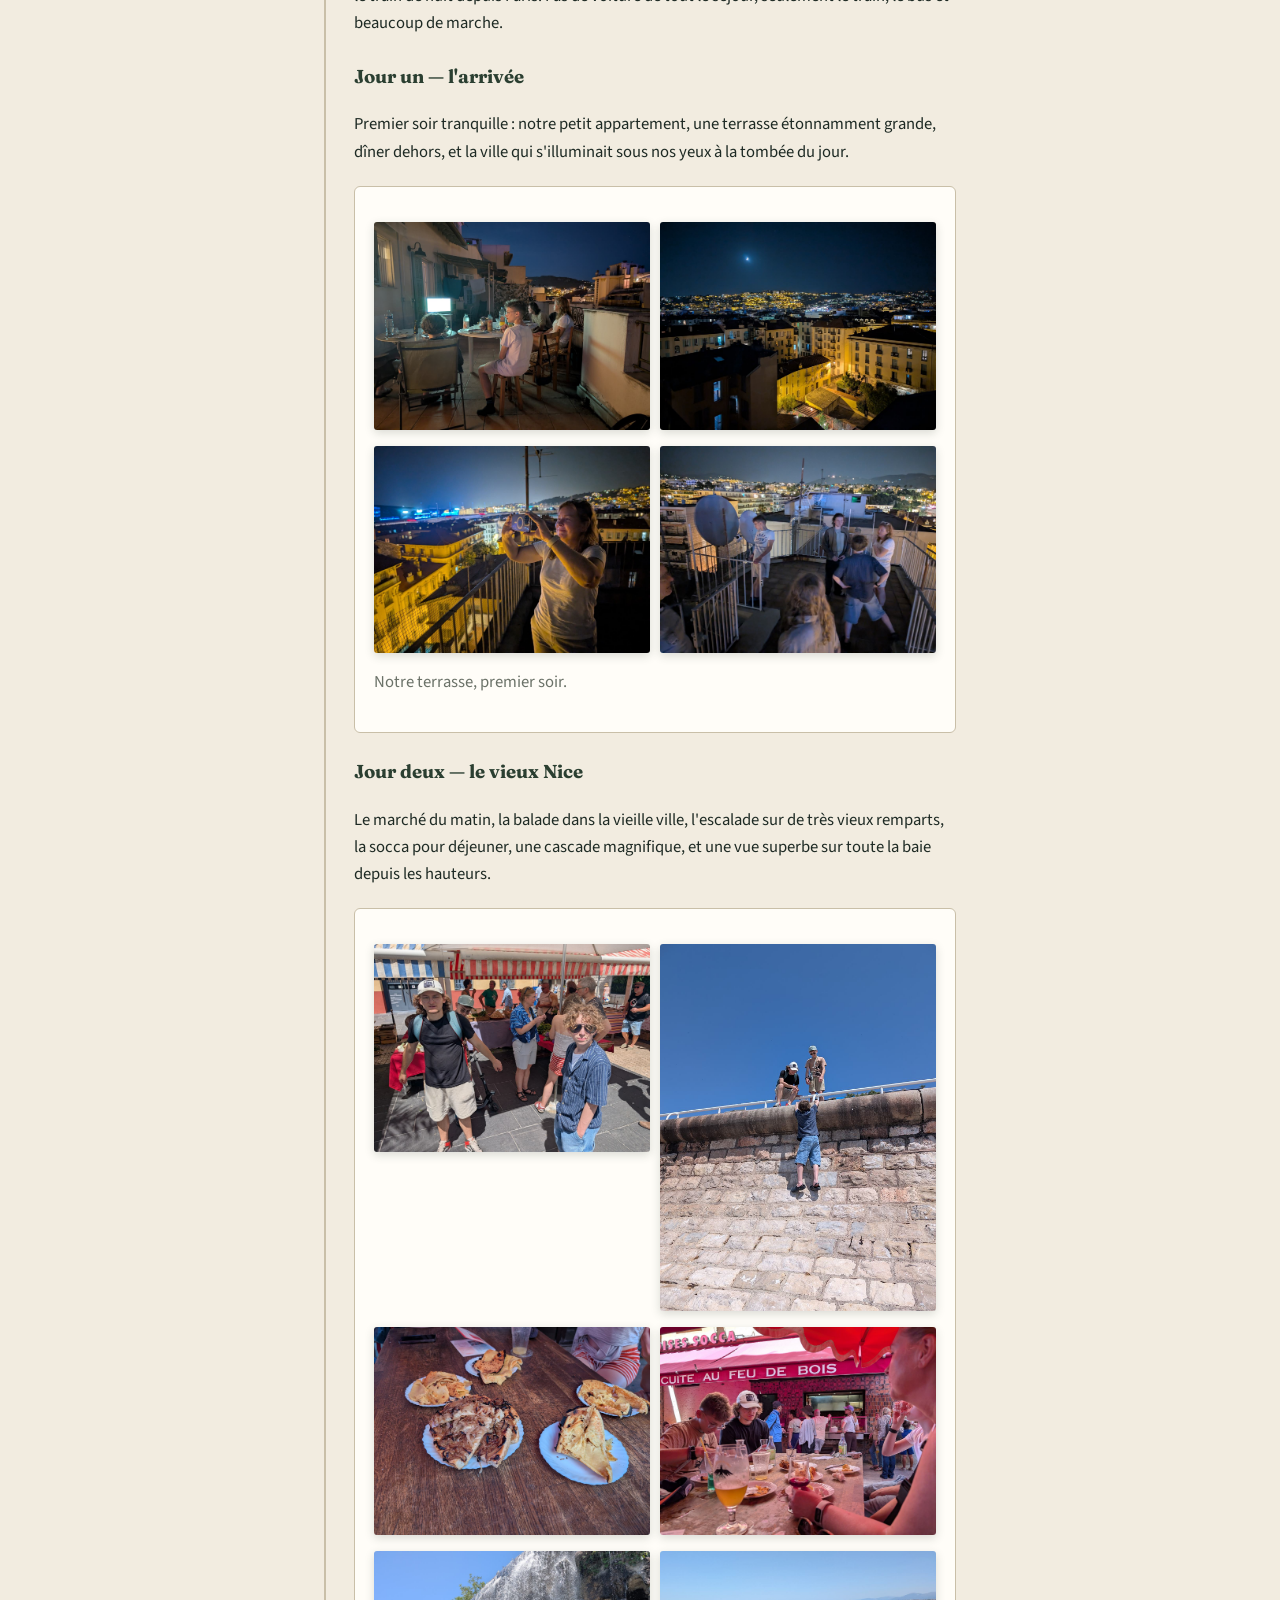
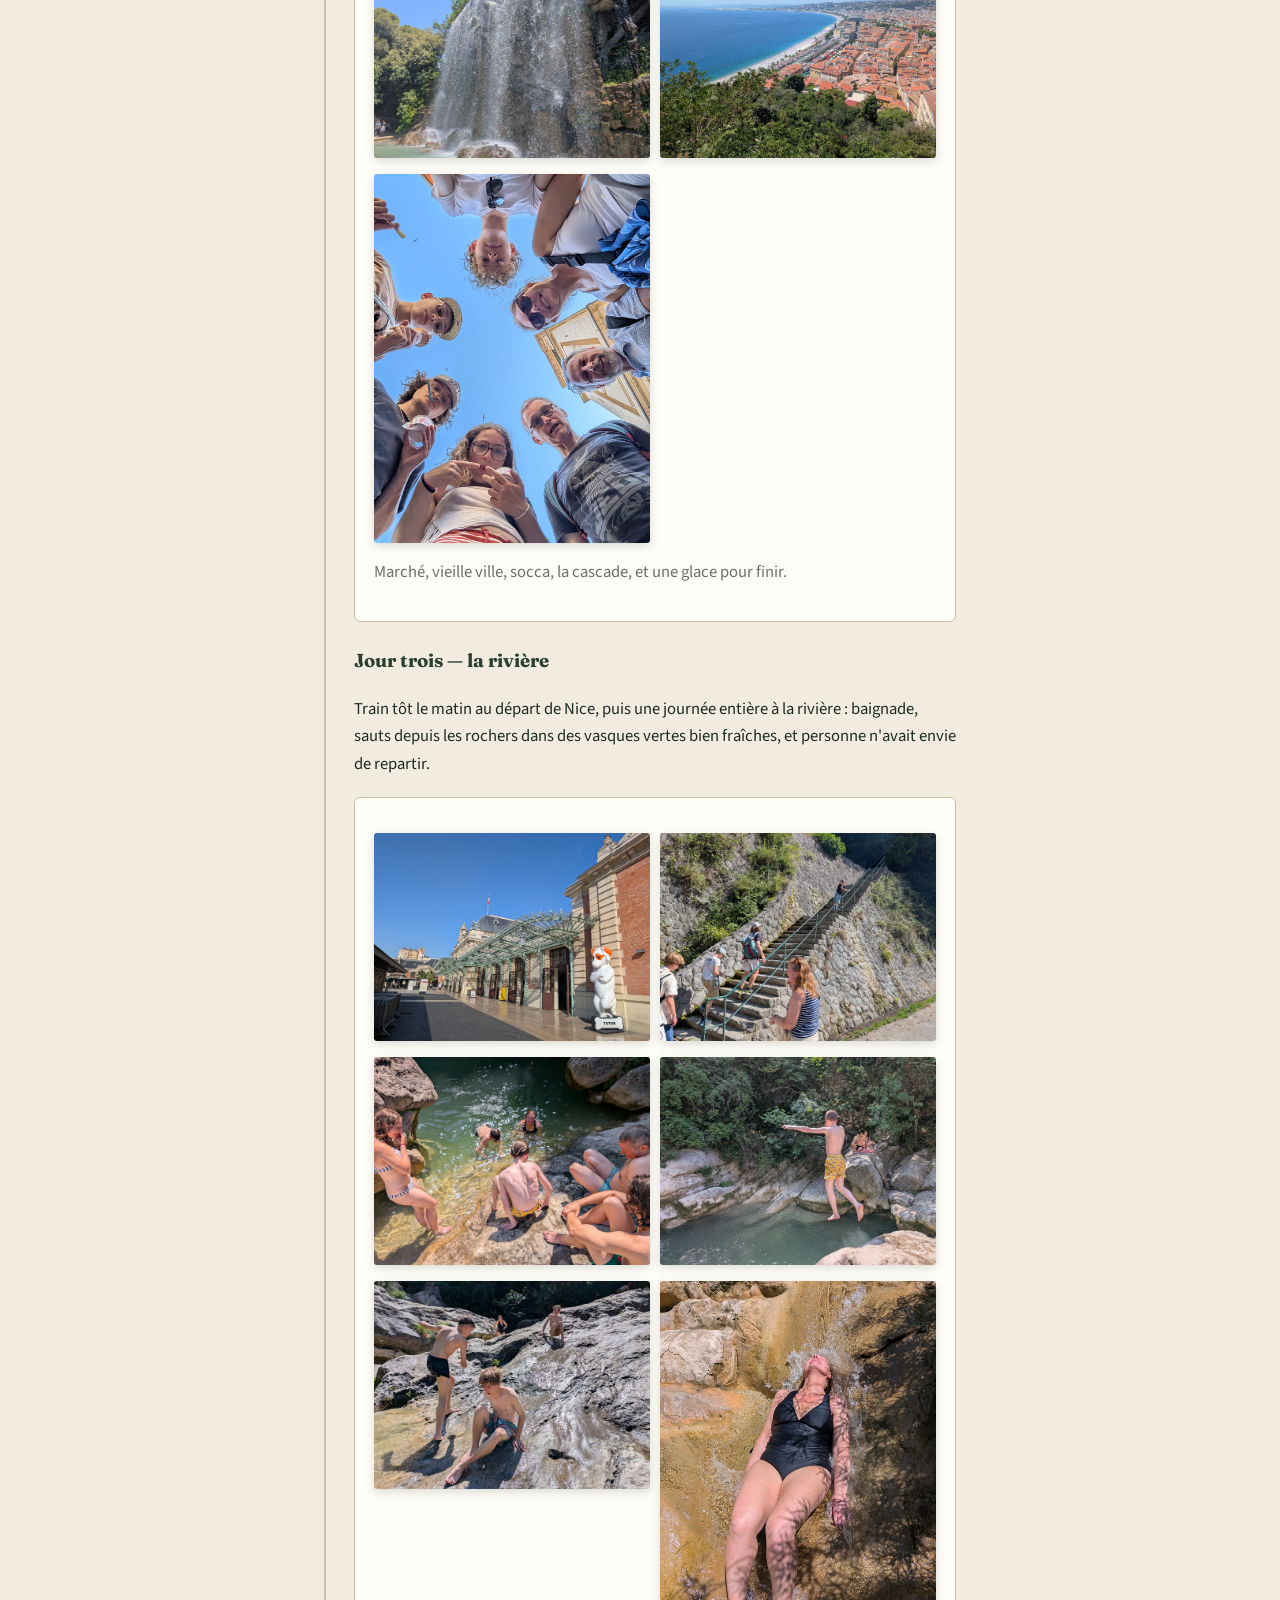
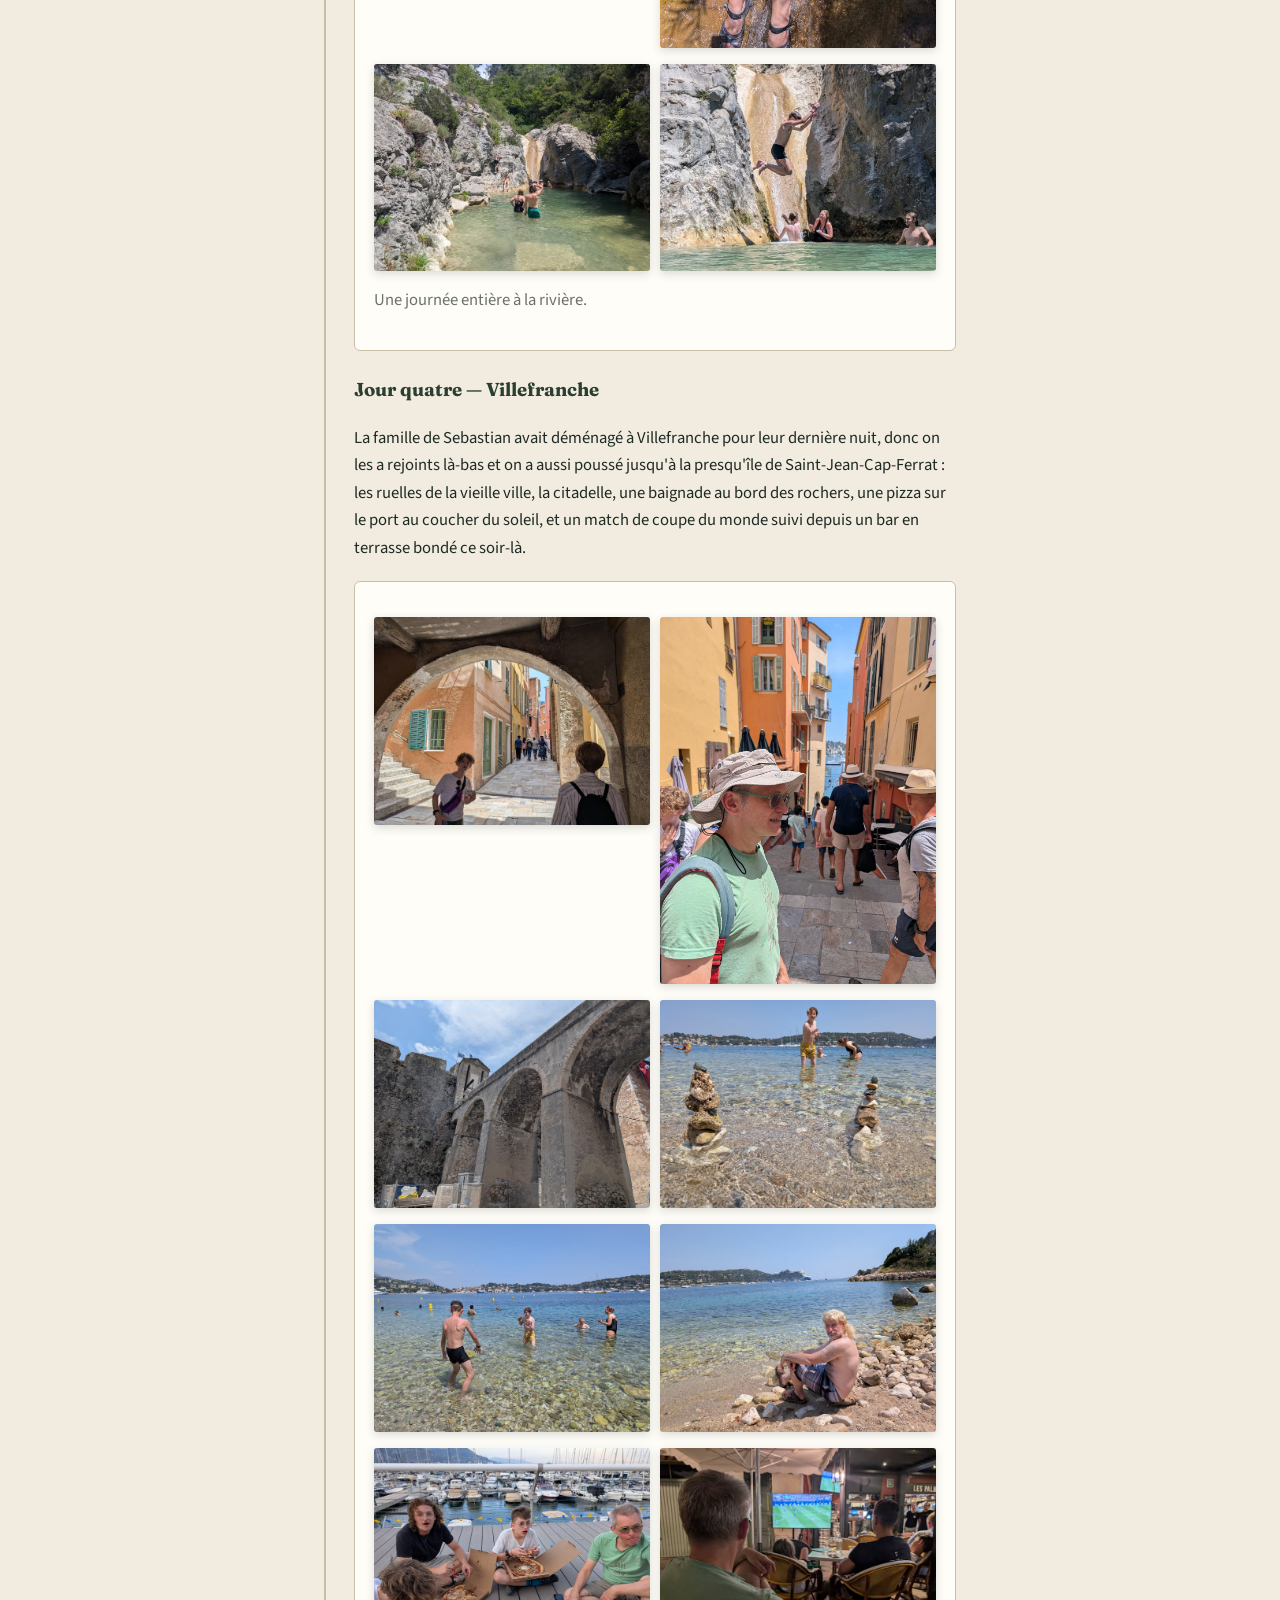
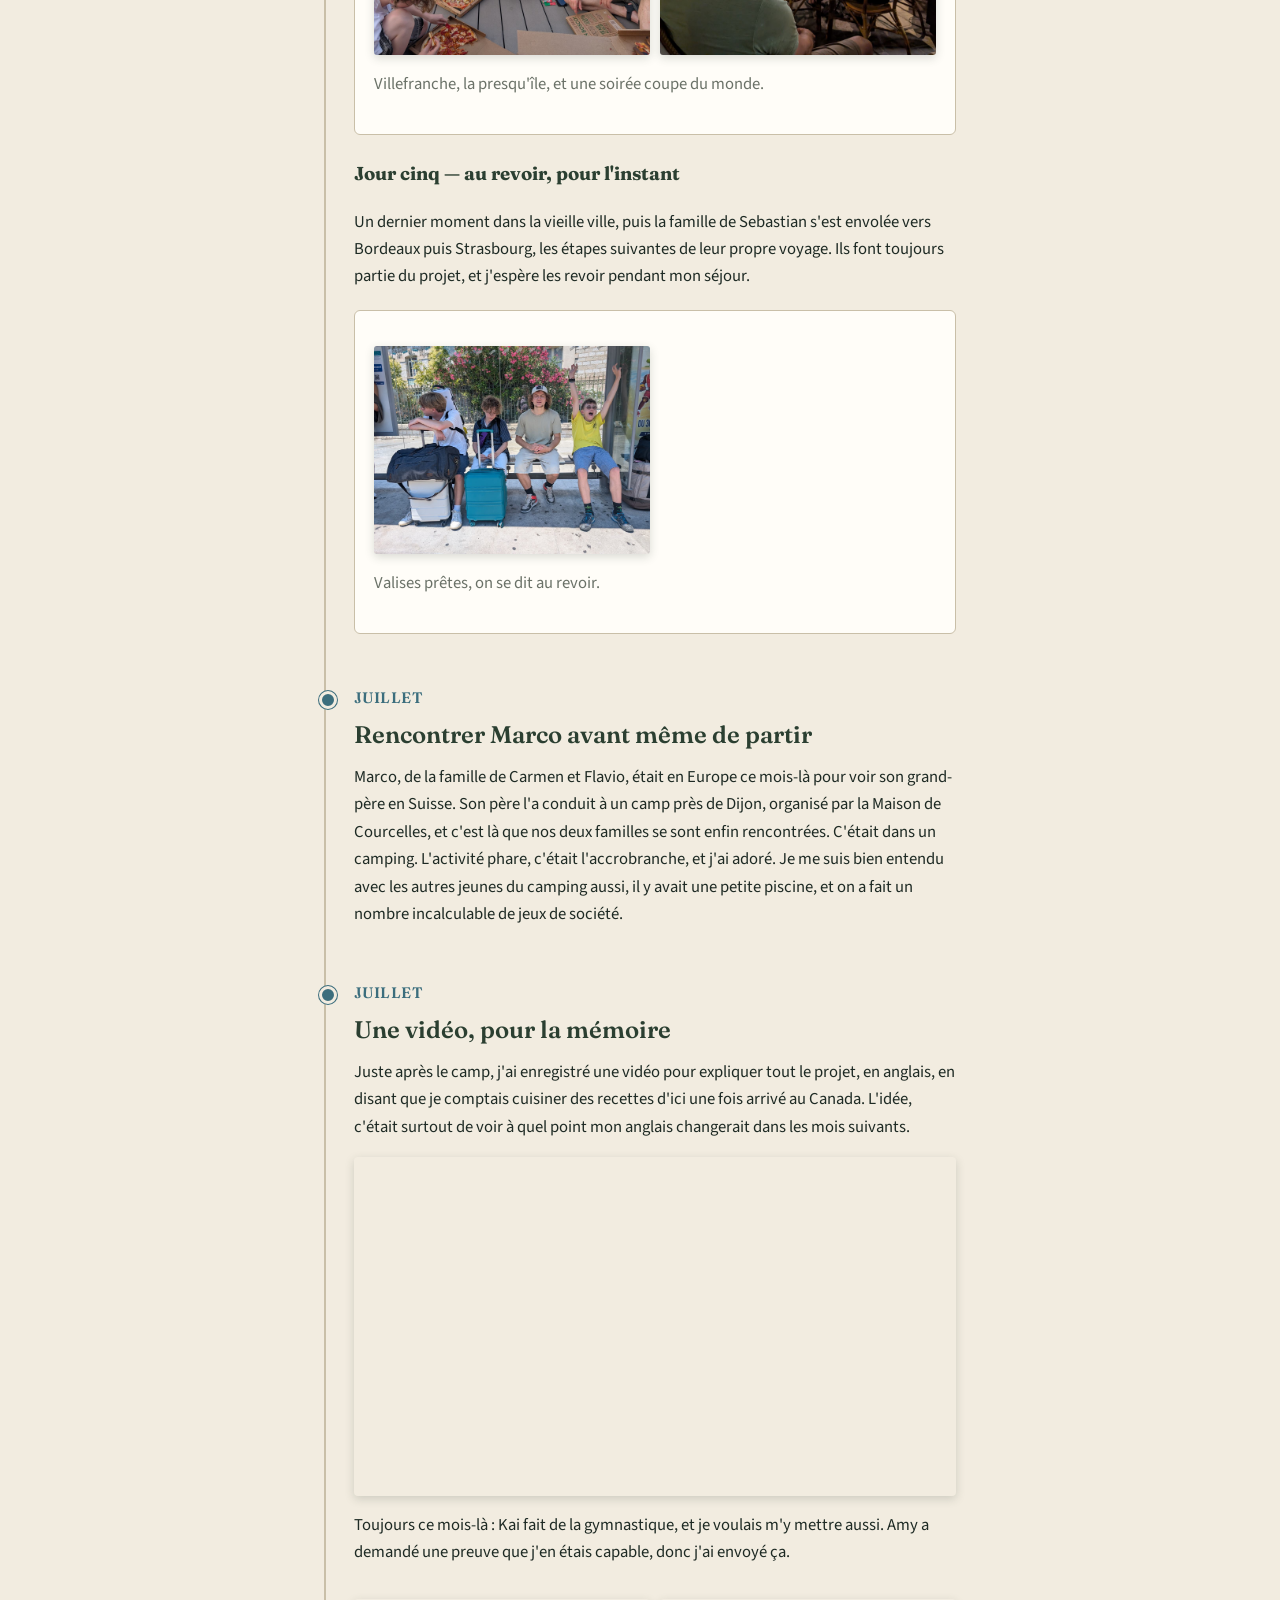
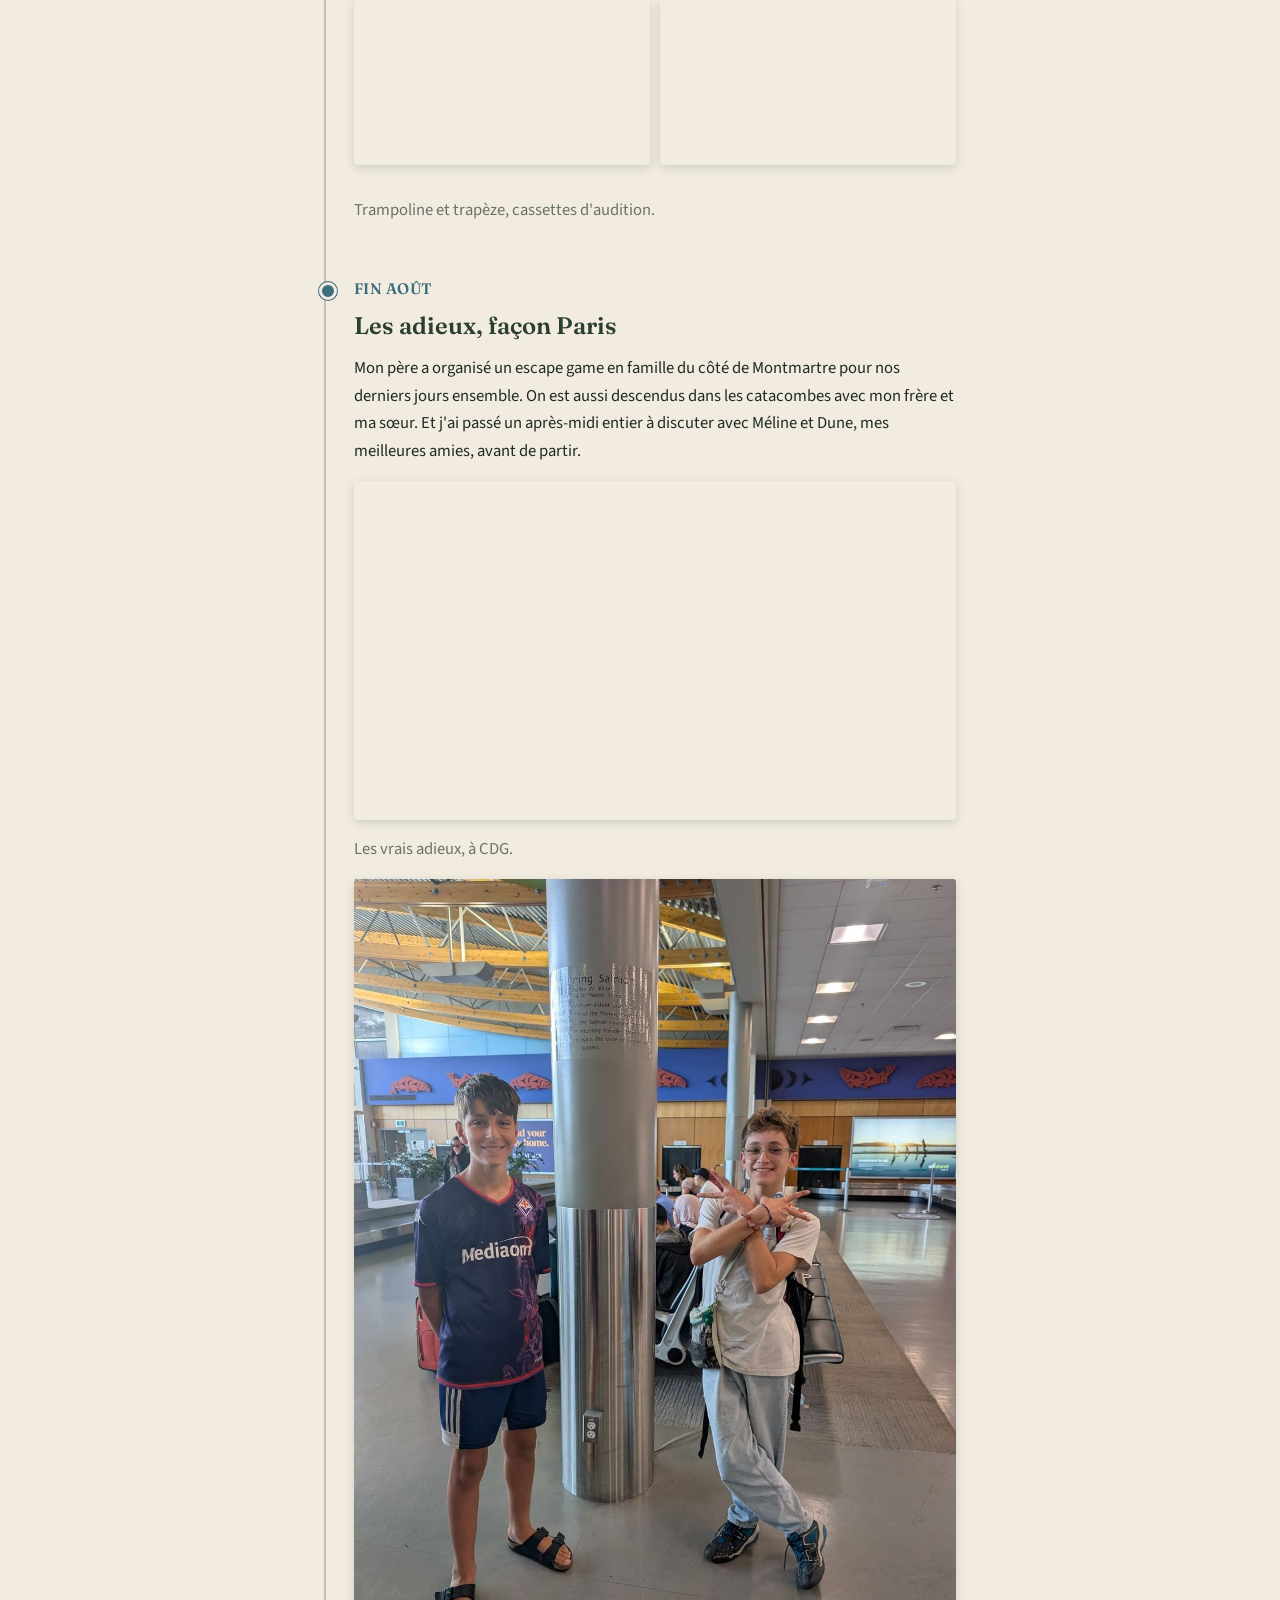
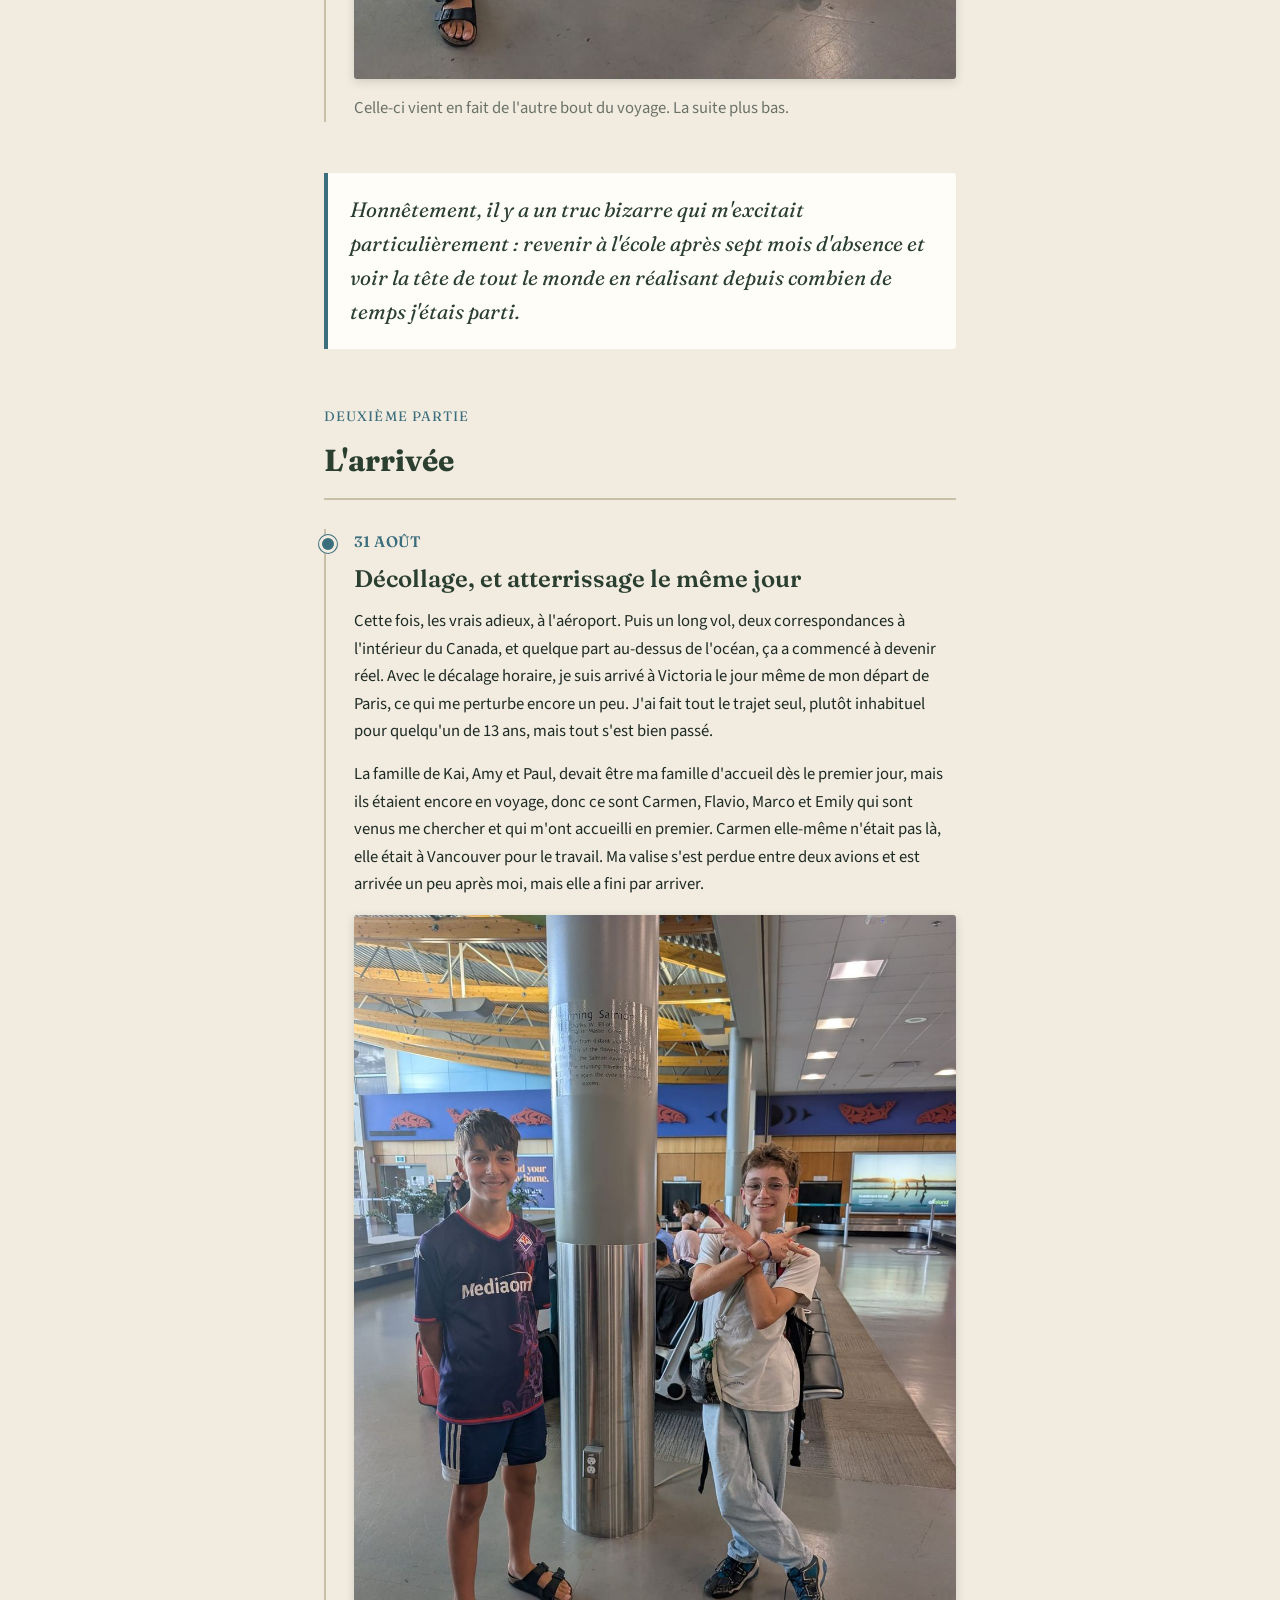
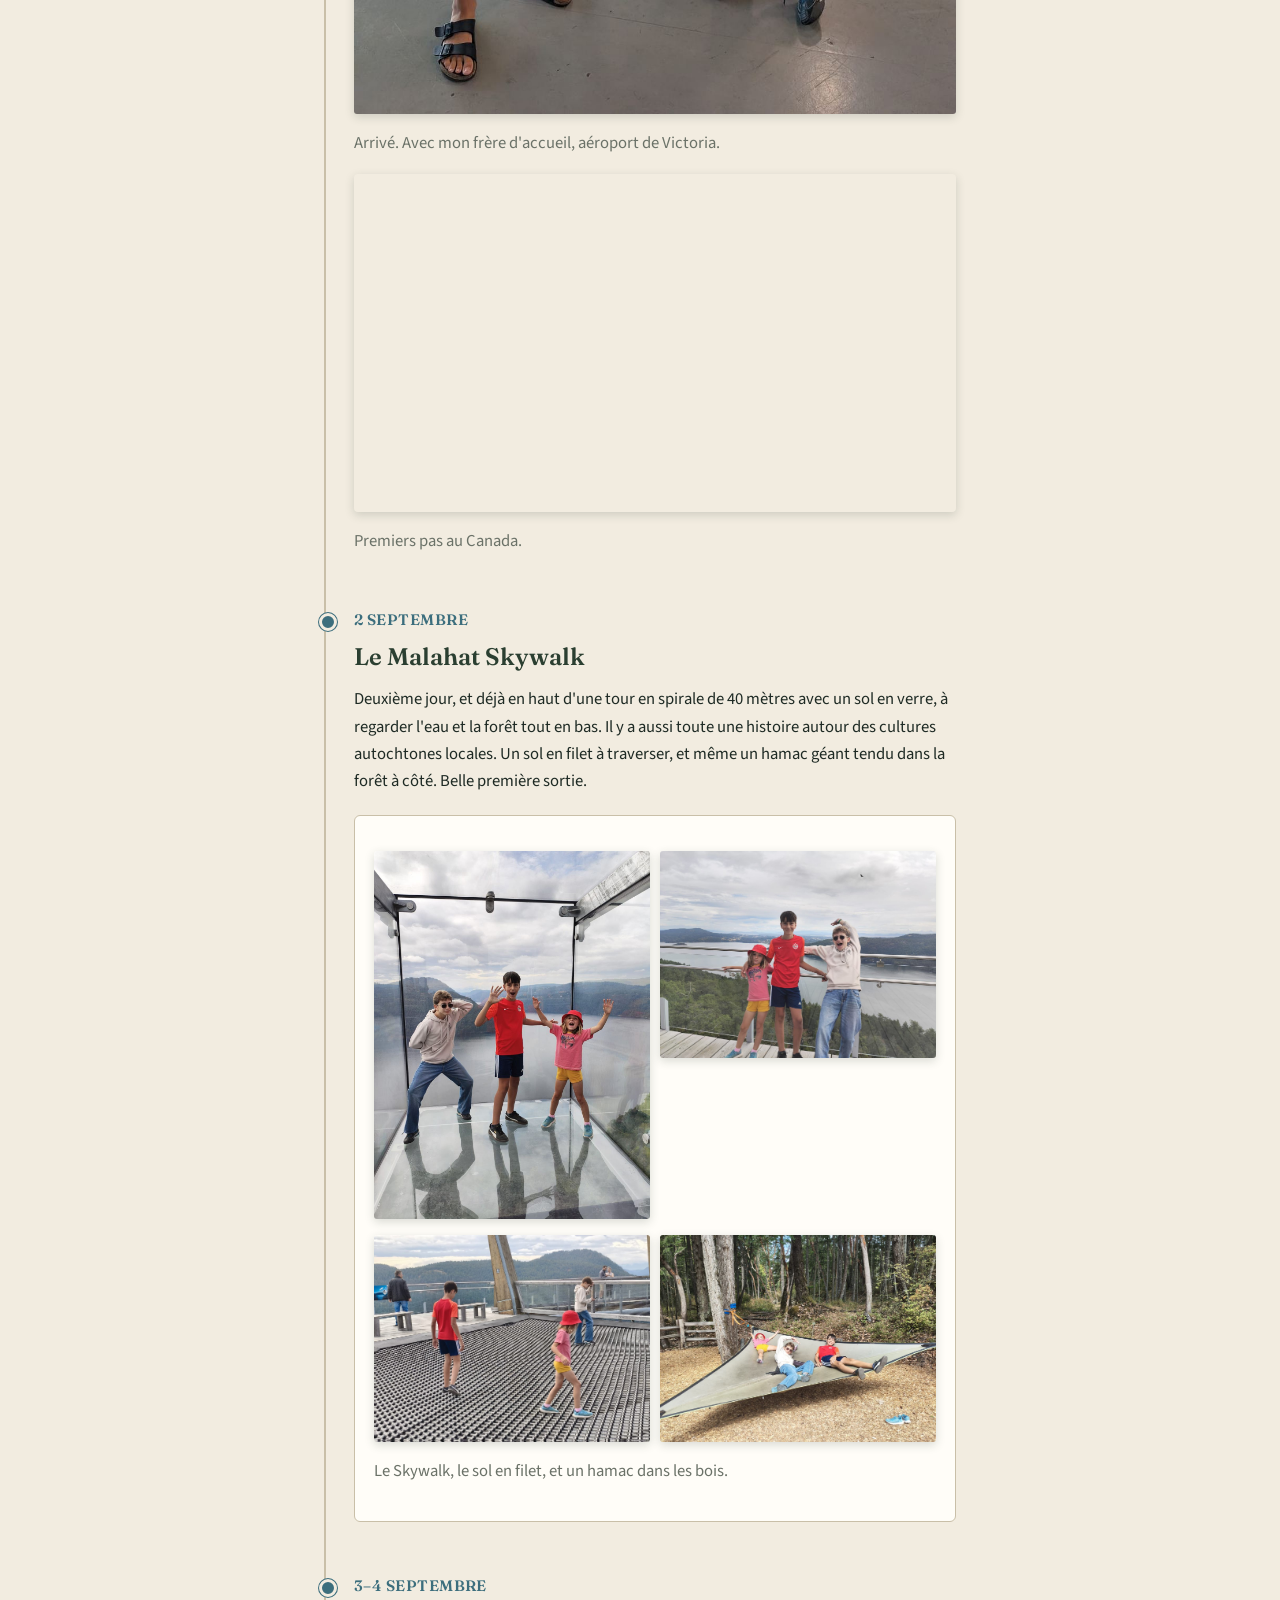
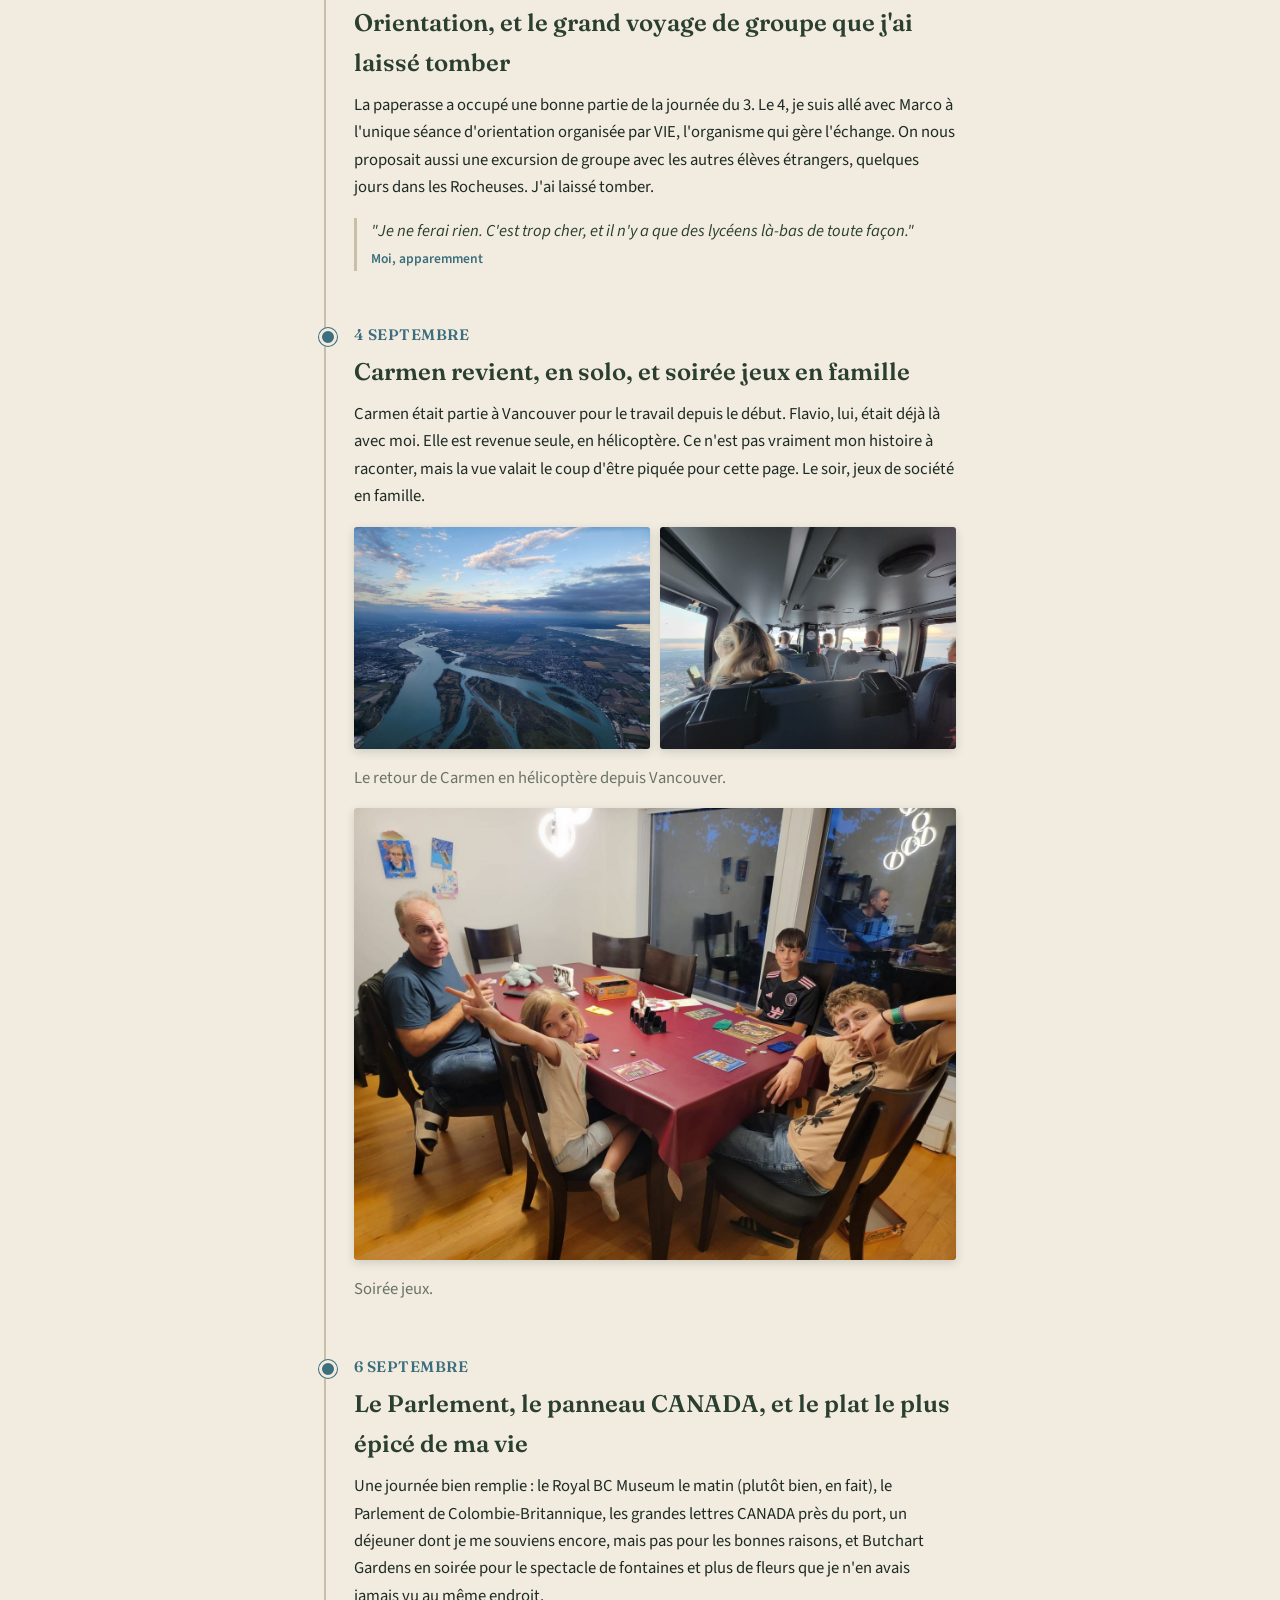
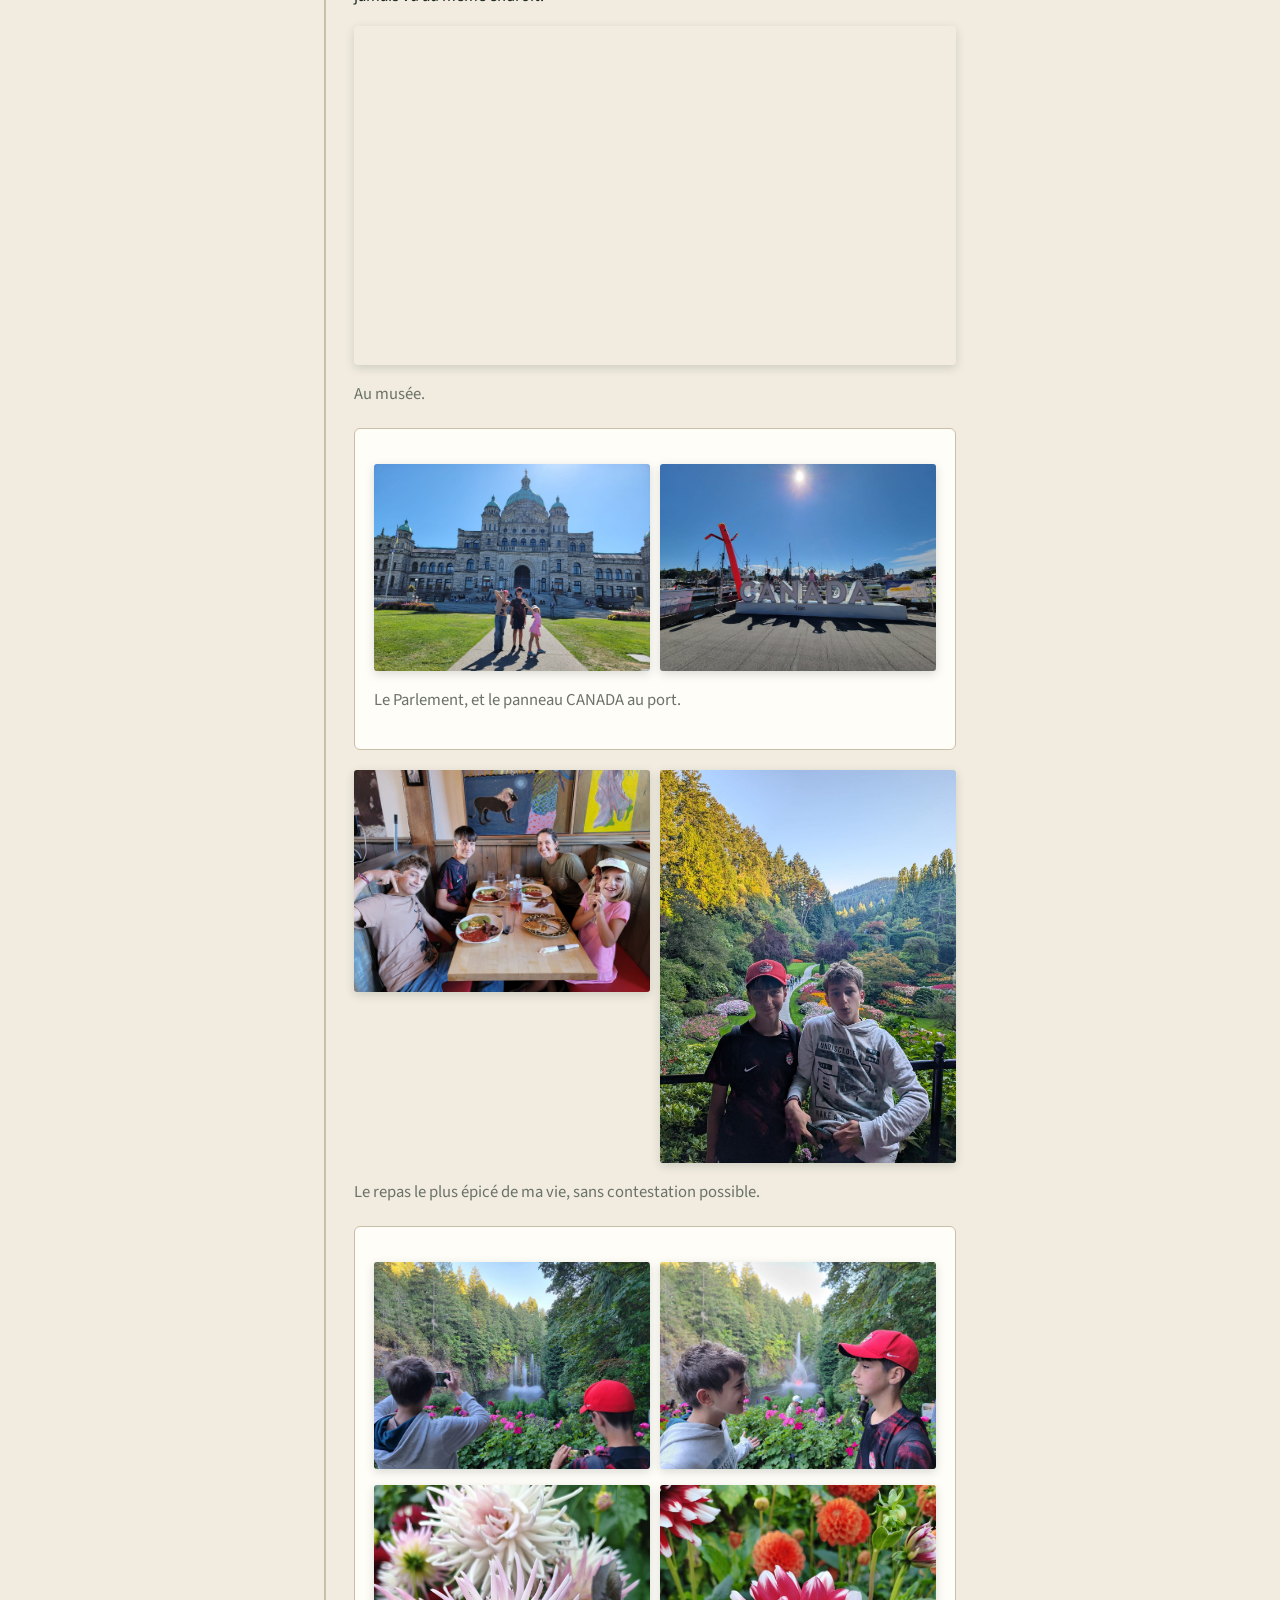
==== commit 87de5326: "include a few videos from youtube" ====
--- a/index-fr.html
+++ b/index-fr.html
@@ -149,12 +149,26 @@
       <div class="video-embed">
         <iframe src="https://www.youtube.com/embed/_L7B_IVe_us" title="Anatole présente son projet d'échange" allowfullscreen></iframe>
       </div>
+      <p>Toujours ce mois-là : Kai fait de la gymnastique, et je voulais m'y mettre aussi. Amy a demandé une preuve que j'en étais capable, donc j'ai envoyé ça.</p>
+      <div class="photo-grid">
+        <div class="video-embed">
+          <iframe src="https://www.youtube.com/embed/ptbnqQNtuWw" title="Démonstration de trampoline" allowfullscreen></iframe>
+        </div>
+        <div class="video-embed">
+          <iframe src="https://www.youtube.com/embed/GuIN_wbAi58" title="Démonstration de trapèze" allowfullscreen></iframe>
+        </div>
+      </div>
+      <p class="caption">Trampoline et trapèze, cassettes d'audition.</p>
     </div>
 
     <div class="entry">
       <div class="date">Fin août</div>
       <h2>Les adieux, façon Paris</h2>
       <p>Mon père a organisé un escape game en famille du côté de Montmartre pour nos derniers jours ensemble. On est aussi descendus dans les catacombes avec mon frère et ma sœur. Et j'ai passé un après-midi entier à discuter avec Méline et Dune, mes meilleures amies, avant de partir.</p>
+      <div class="video-embed">
+        <iframe src="https://www.youtube.com/embed/jQ5WDzluOoE" title="Adieux à l'aéroport Charles de Gaulle" allowfullscreen></iframe>
+      </div>
+      <p class="caption">Les vrais adieux, à CDG.</p>
       <div class="photo-grid single">
         <img class="photo" loading="lazy" src="images/IMG-20260901-WA0000.jpg" alt="Anatole avec son frère d'accueil, juste après l'arrivée">
       </div>
@@ -179,6 +193,10 @@
         <img class="photo" loading="lazy" src="images/IMG-20260901-WA0000.jpg" alt="Anatole avec son frère d'accueil, juste après l'arrivée">
       </div>
       <p class="caption">Arrivé. Avec mon frère d'accueil, aéroport de Victoria.</p>
+      <div class="video-embed">
+        <iframe src="https://www.youtube.com/embed/Nr-076Zgms0" title="Premiers pas au Canada" allowfullscreen></iframe>
+      </div>
+      <p class="caption">Premiers pas au Canada.</p>
     </div>
 
     <div class="entry">
@@ -223,7 +241,11 @@
     <div class="entry">
       <div class="date">6 septembre</div>
       <h2>Le Parlement, le panneau CANADA, et le plat le plus épicé de ma vie</h2>
-      <p>Une journée bien remplie : le Parlement de Colombie-Britannique, les grandes lettres CANADA près du port, un déjeuner dont je me souviens encore, mais pas pour les bonnes raisons, et Butchart Gardens en soirée pour le spectacle de fontaines et plus de fleurs que je n'en avais jamais vu au même endroit.</p>
+      <p>Une journée bien remplie : le Royal BC Museum le matin (plutôt bien, en fait), le Parlement de Colombie-Britannique, les grandes lettres CANADA près du port, un déjeuner dont je me souviens encore, mais pas pour les bonnes raisons, et Butchart Gardens en soirée pour le spectacle de fontaines et plus de fleurs que je n'en avais jamais vu au même endroit.</p>
+      <div class="video-embed">
+        <iframe src="https://www.youtube.com/embed/hHDxlgDf6w0" title="Au Royal BC Museum" allowfullscreen></iframe>
+      </div>
+      <p class="caption">Au musée.</p>
       <div class="gallery-special">
         <div class="photo-grid">
           <img class="photo" loading="lazy" src="images/vic-parliament.jpg" alt="Des enfants posant devant le Parlement de Colombie-Britannique à Victoria">
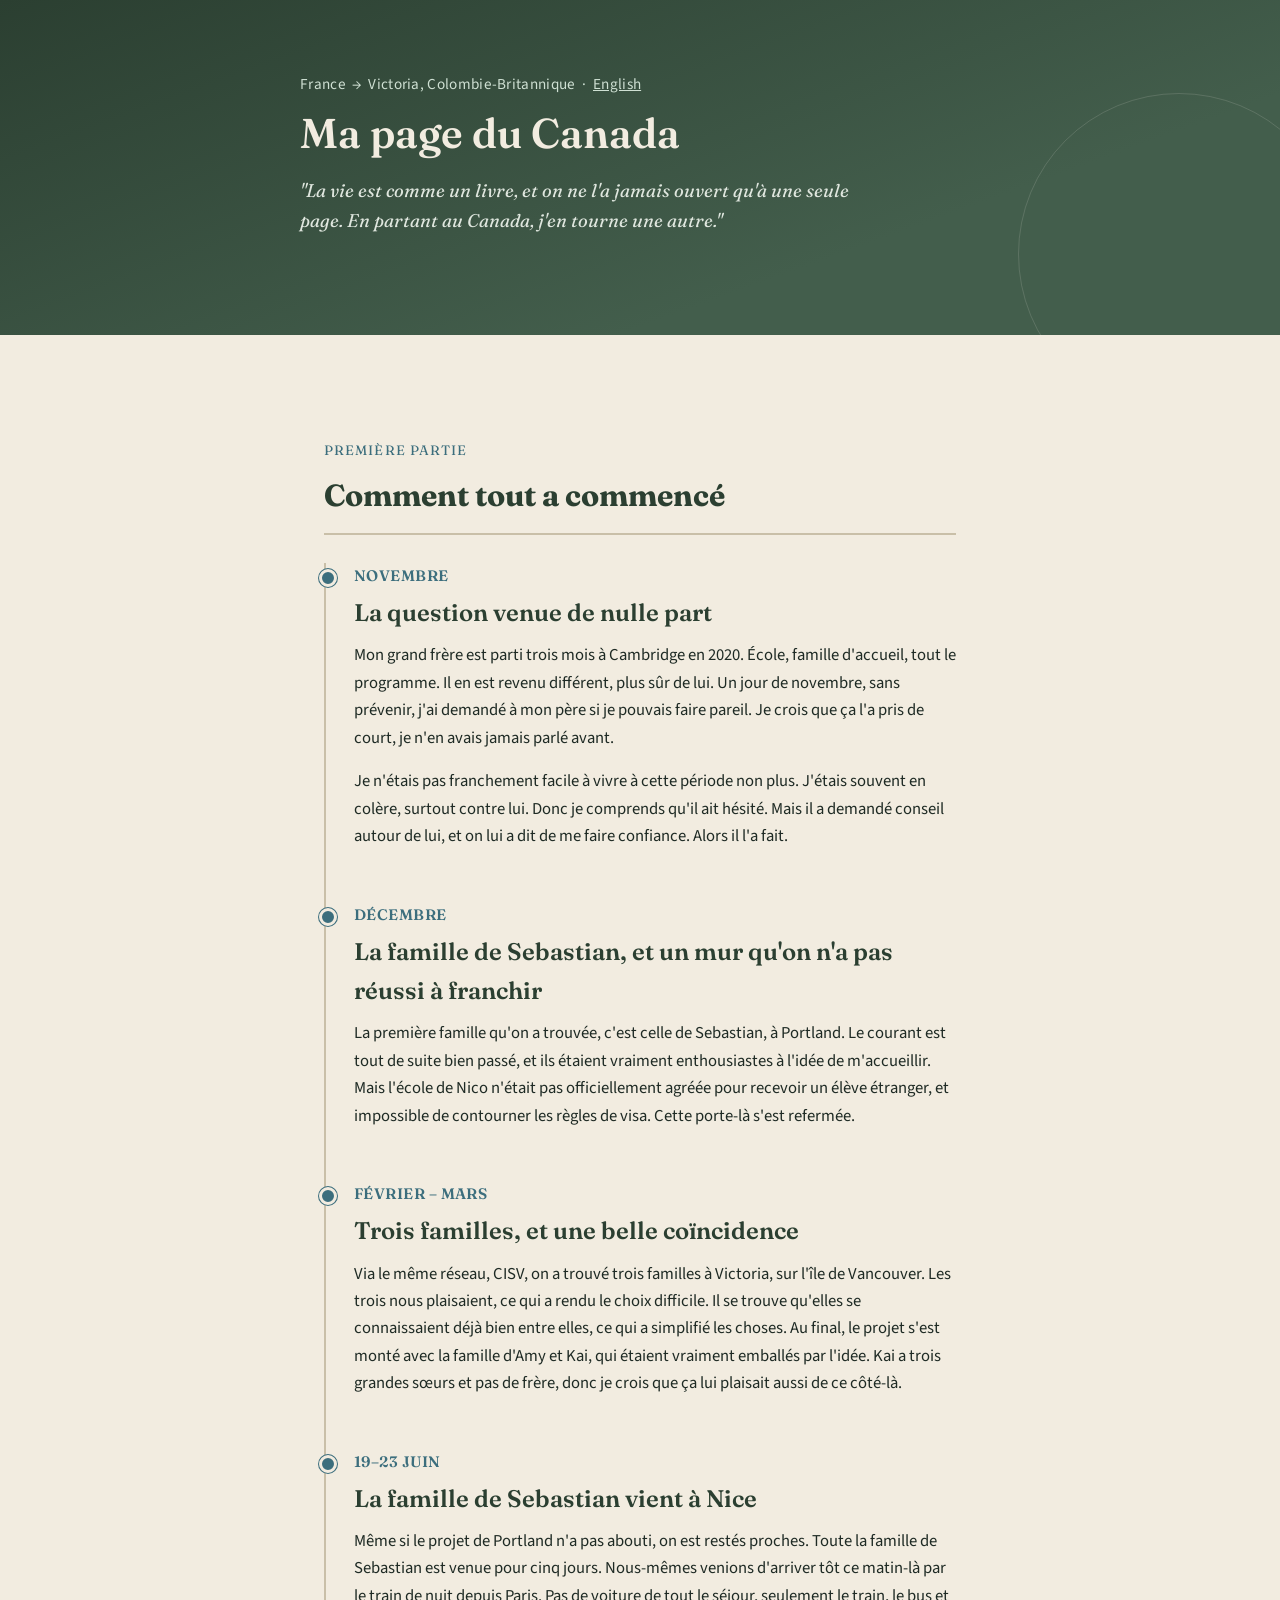
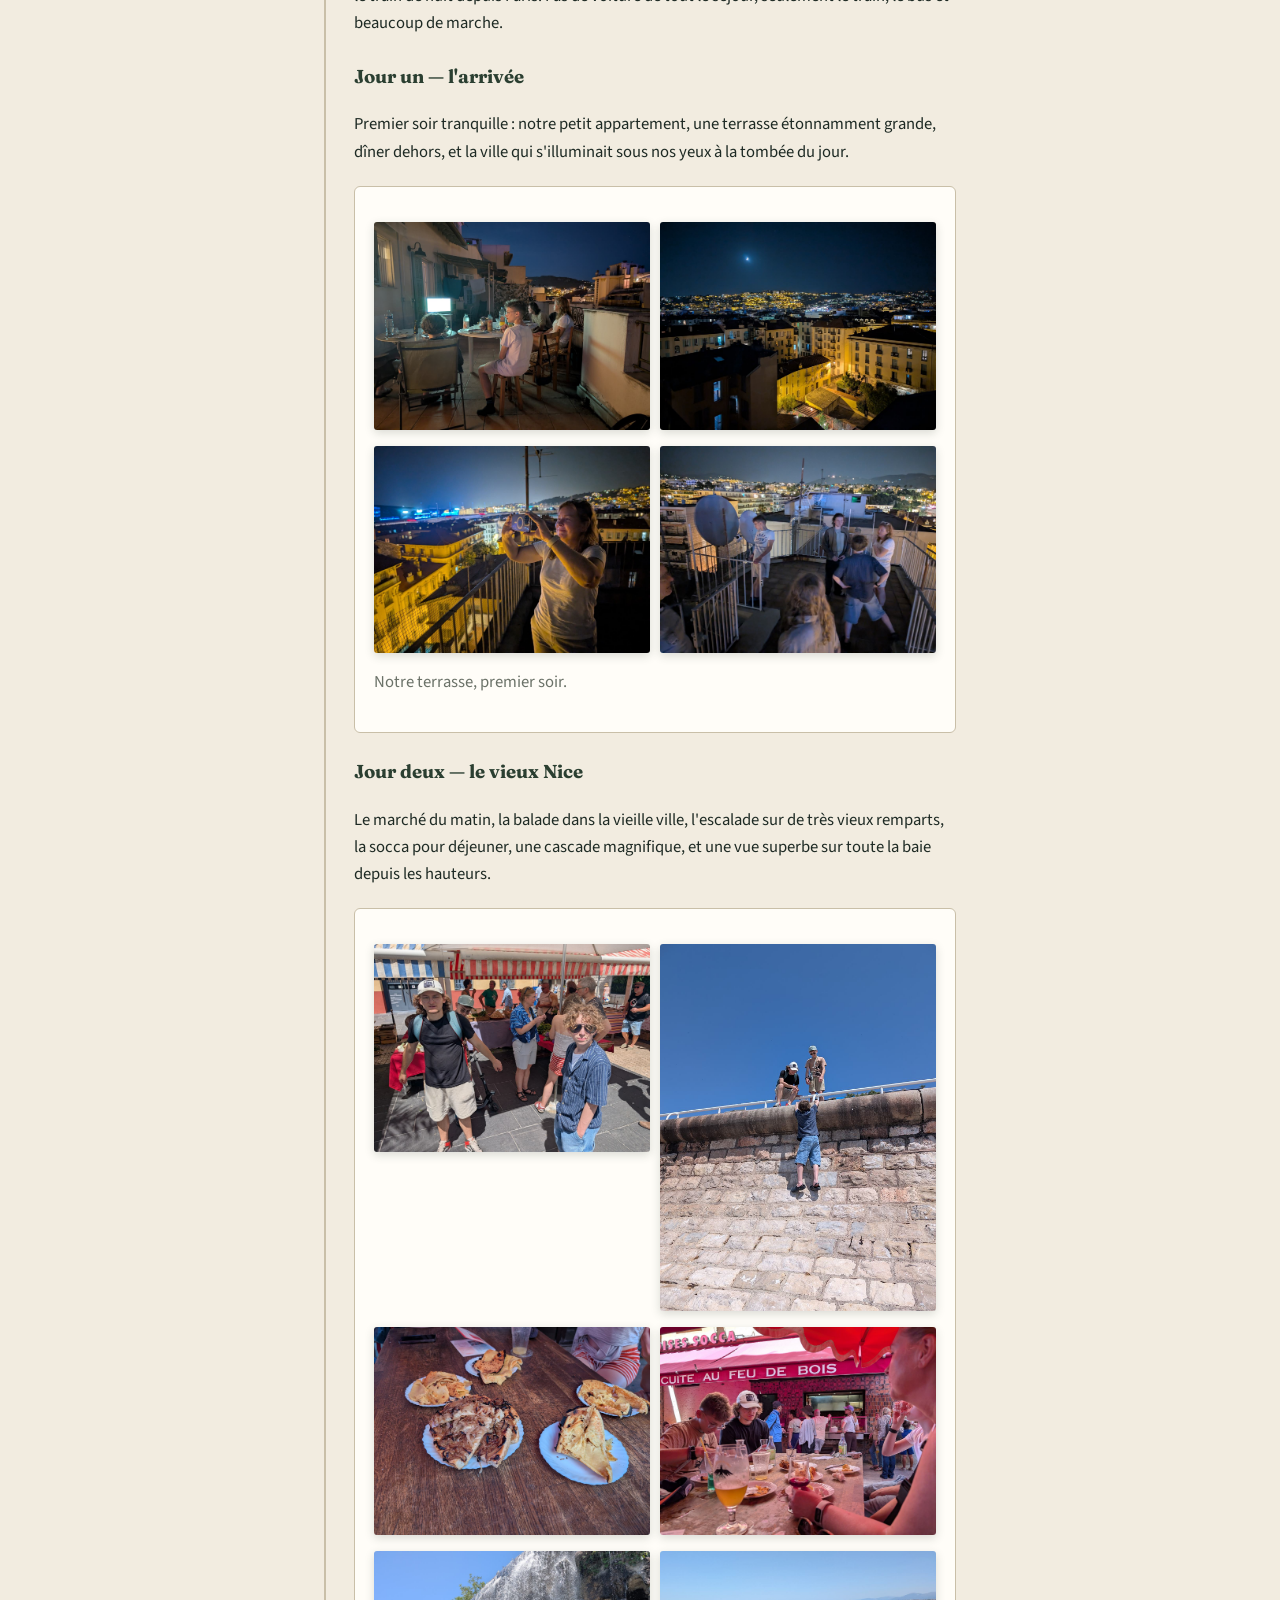
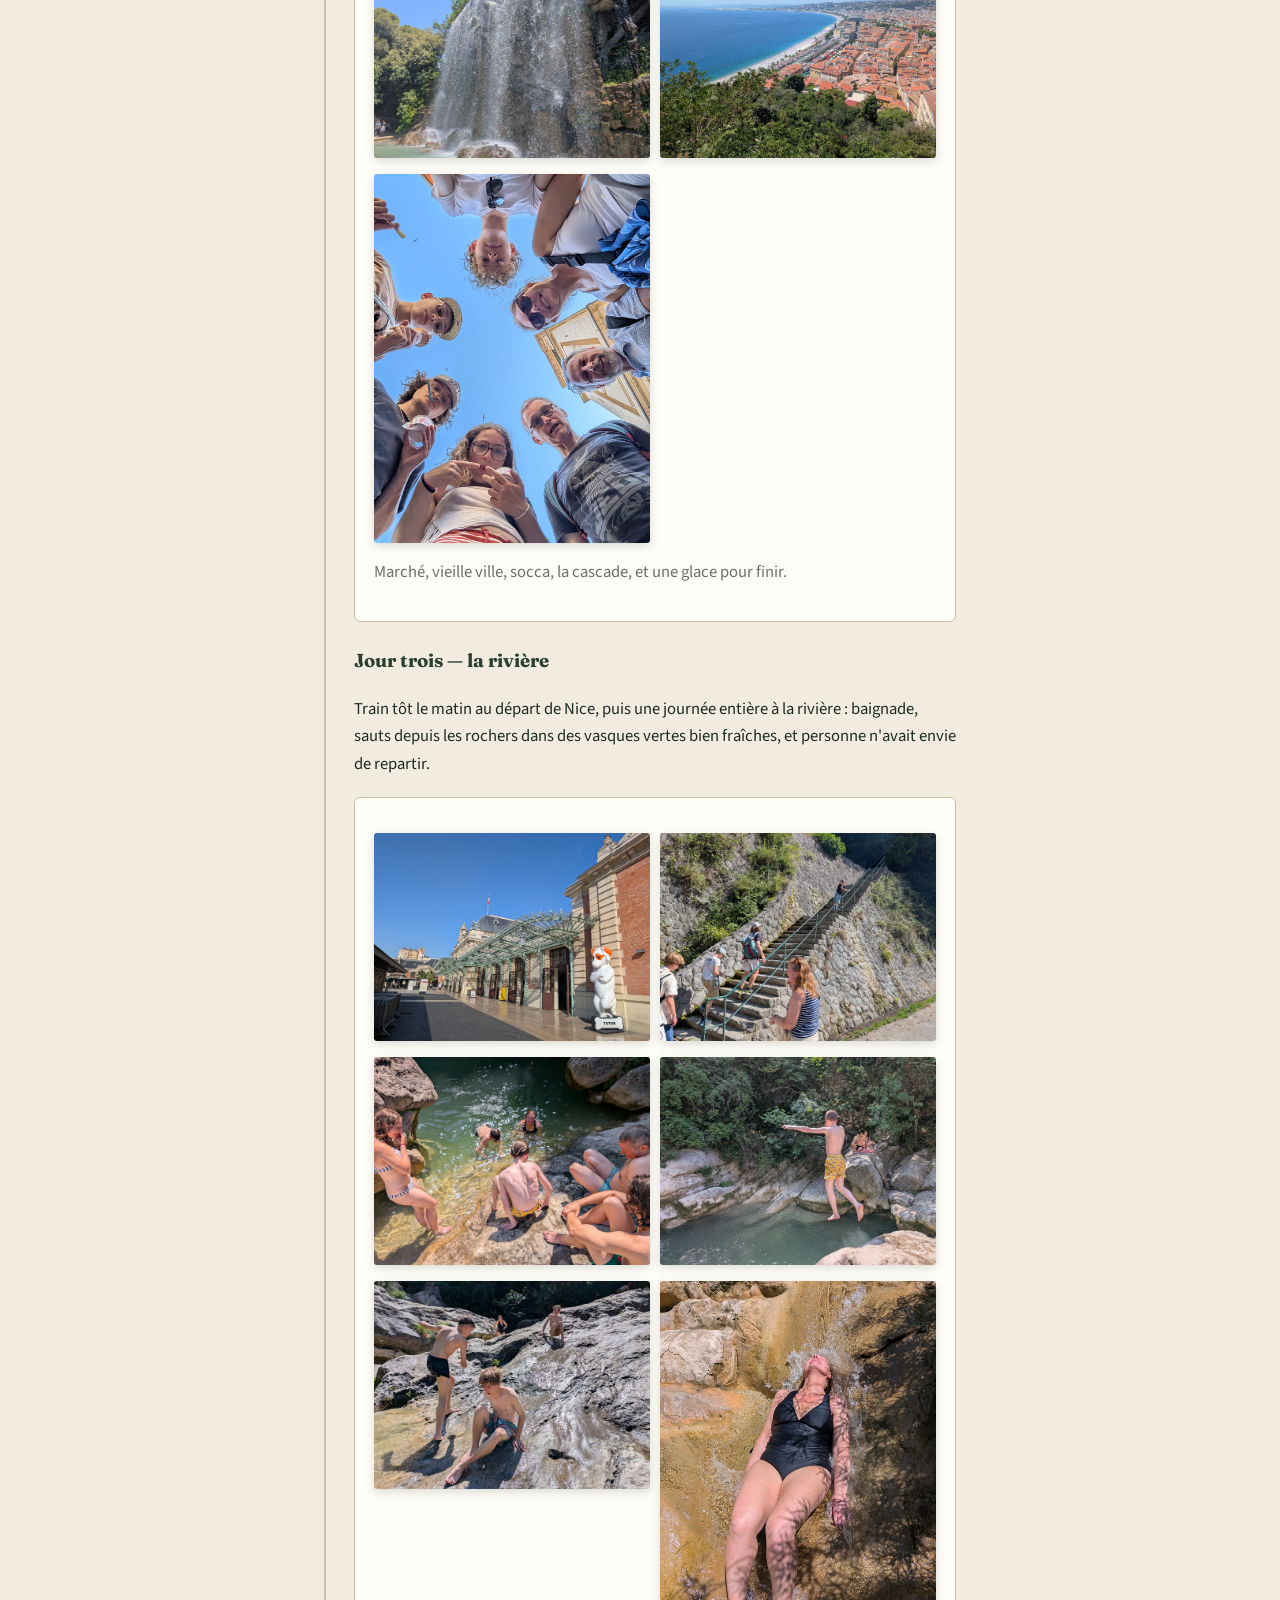
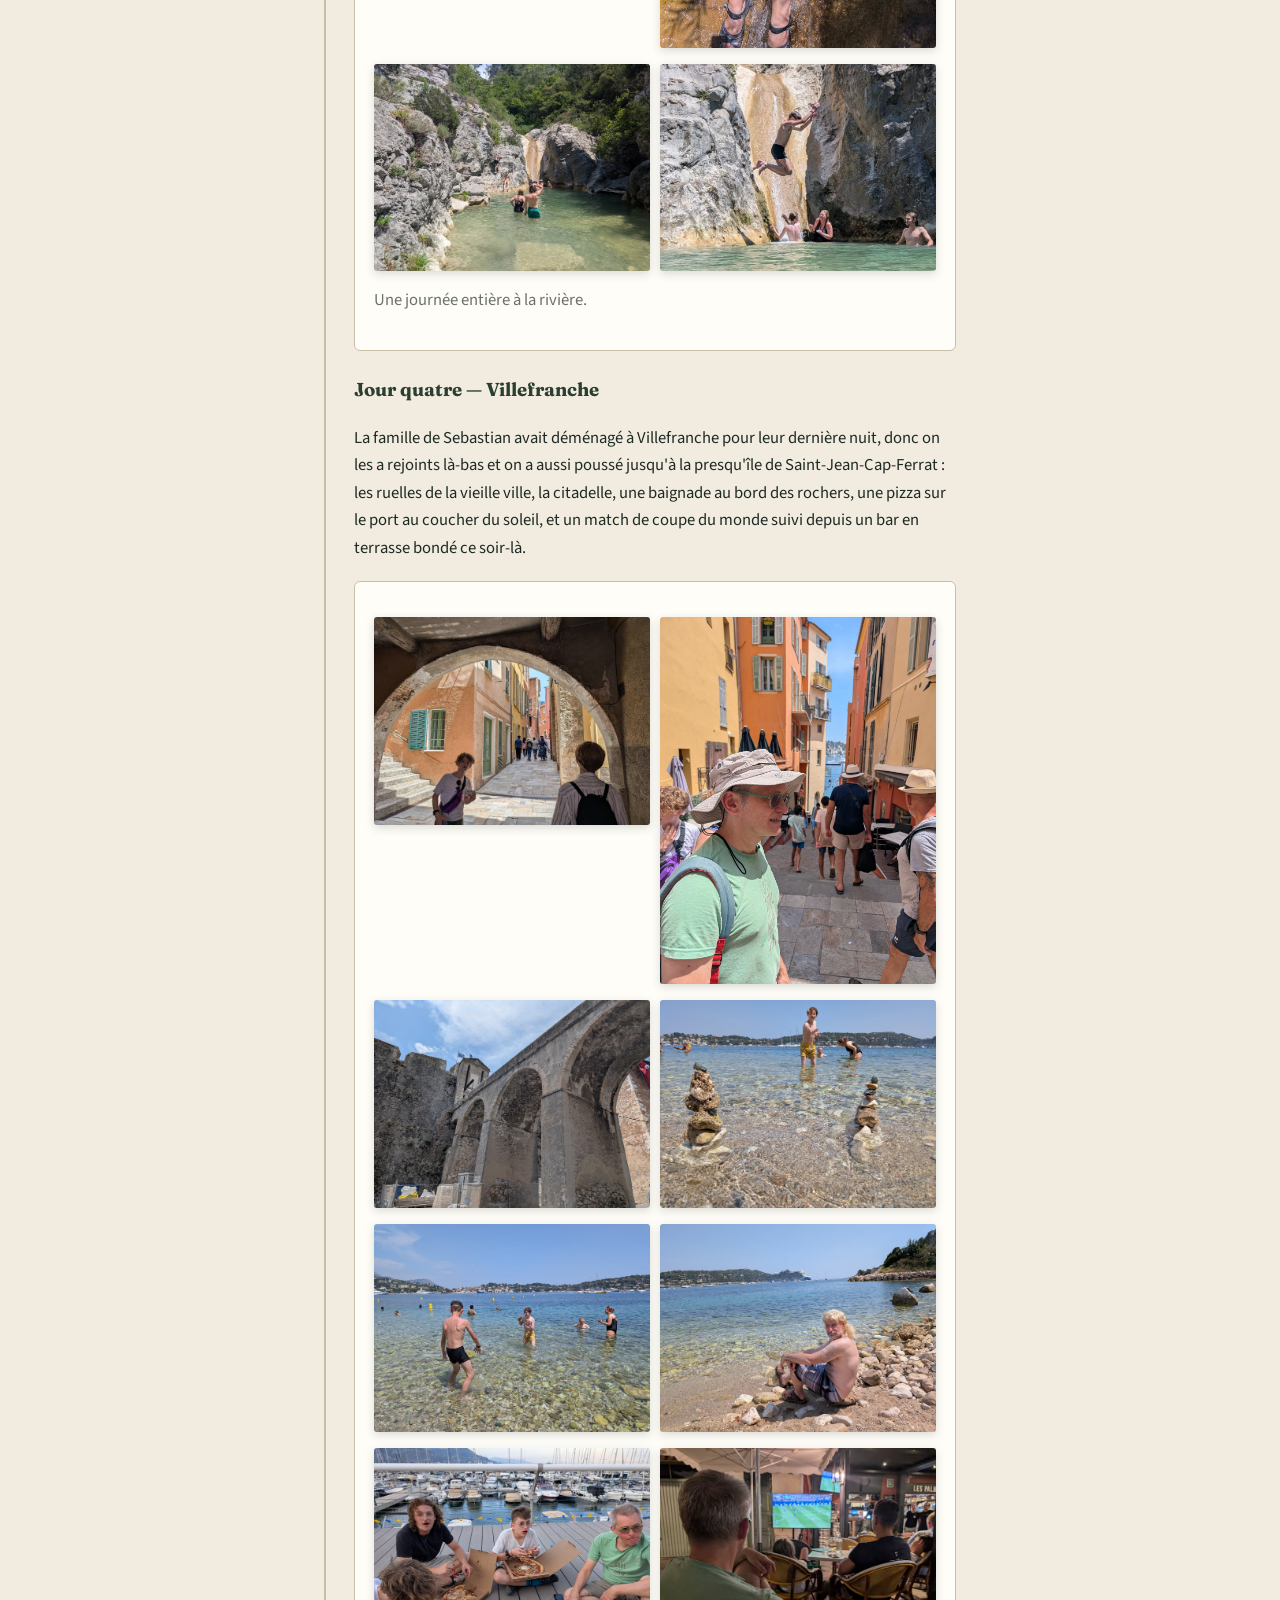
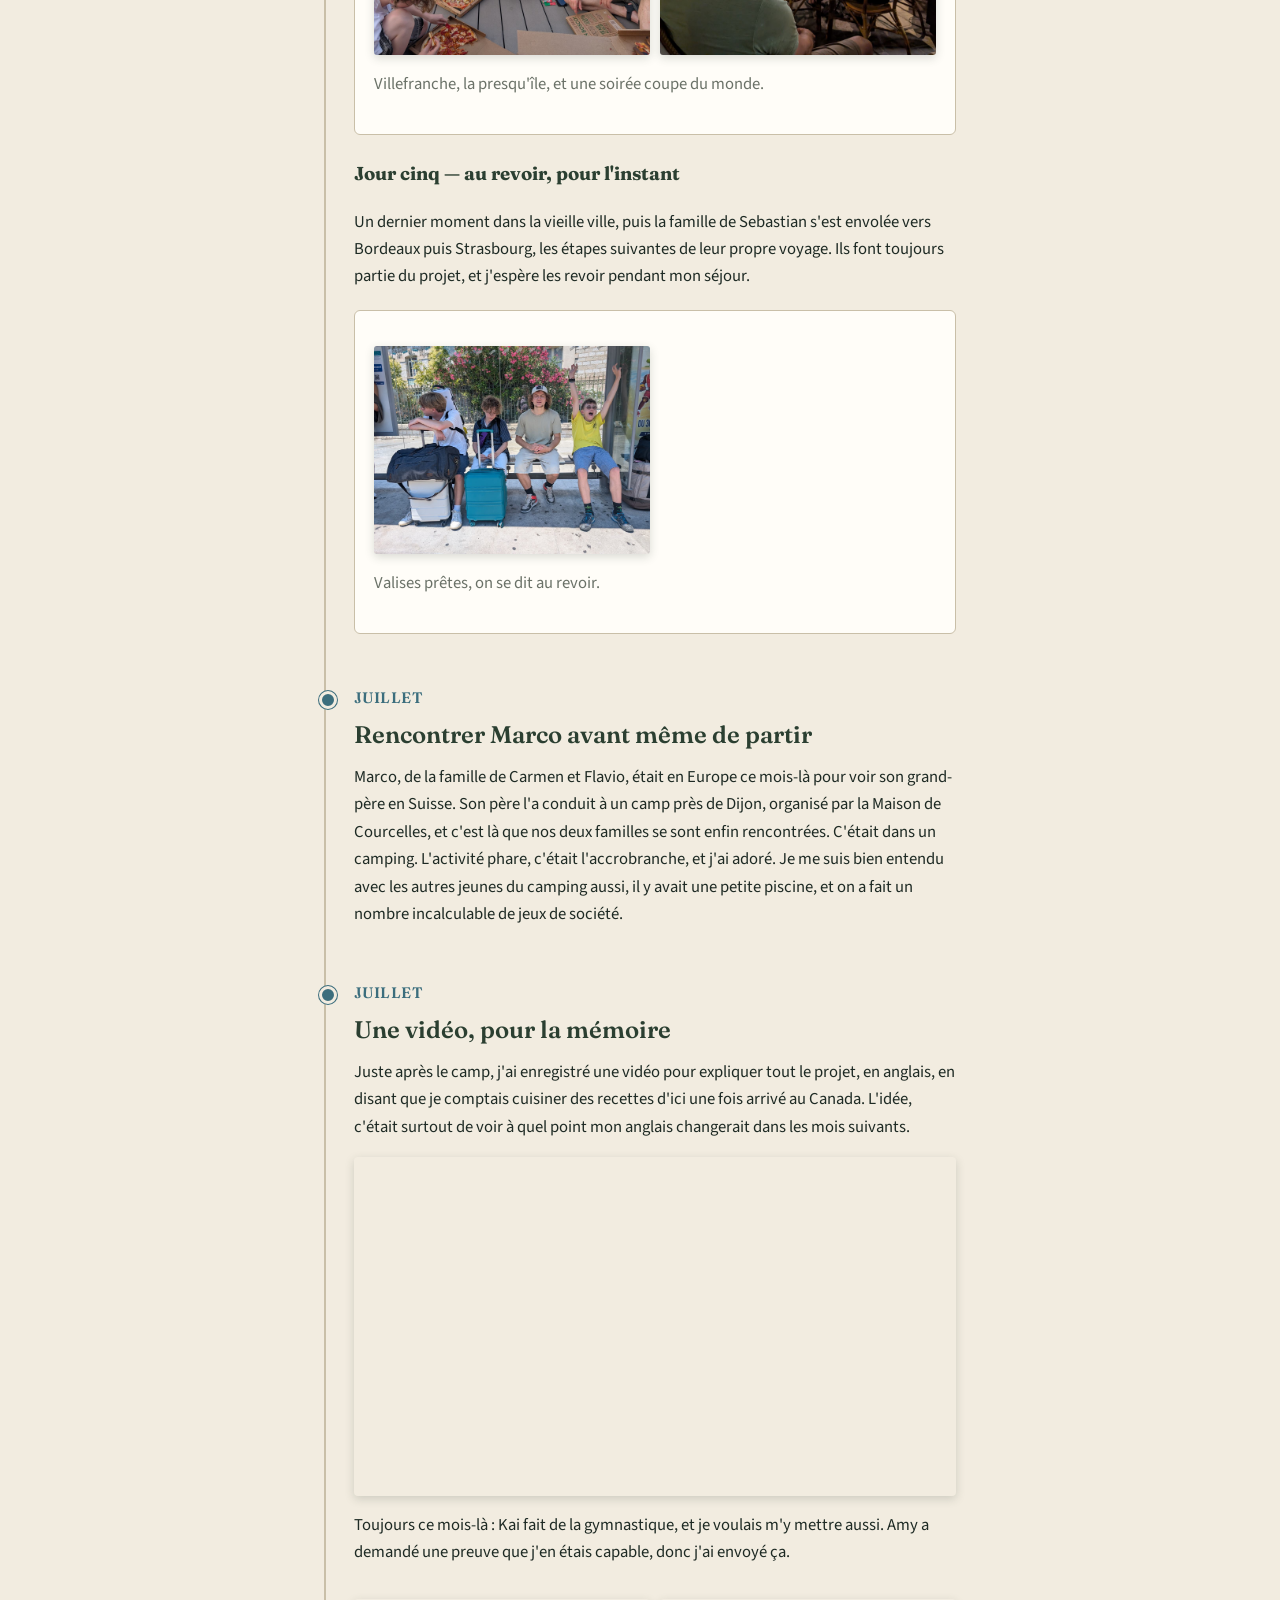
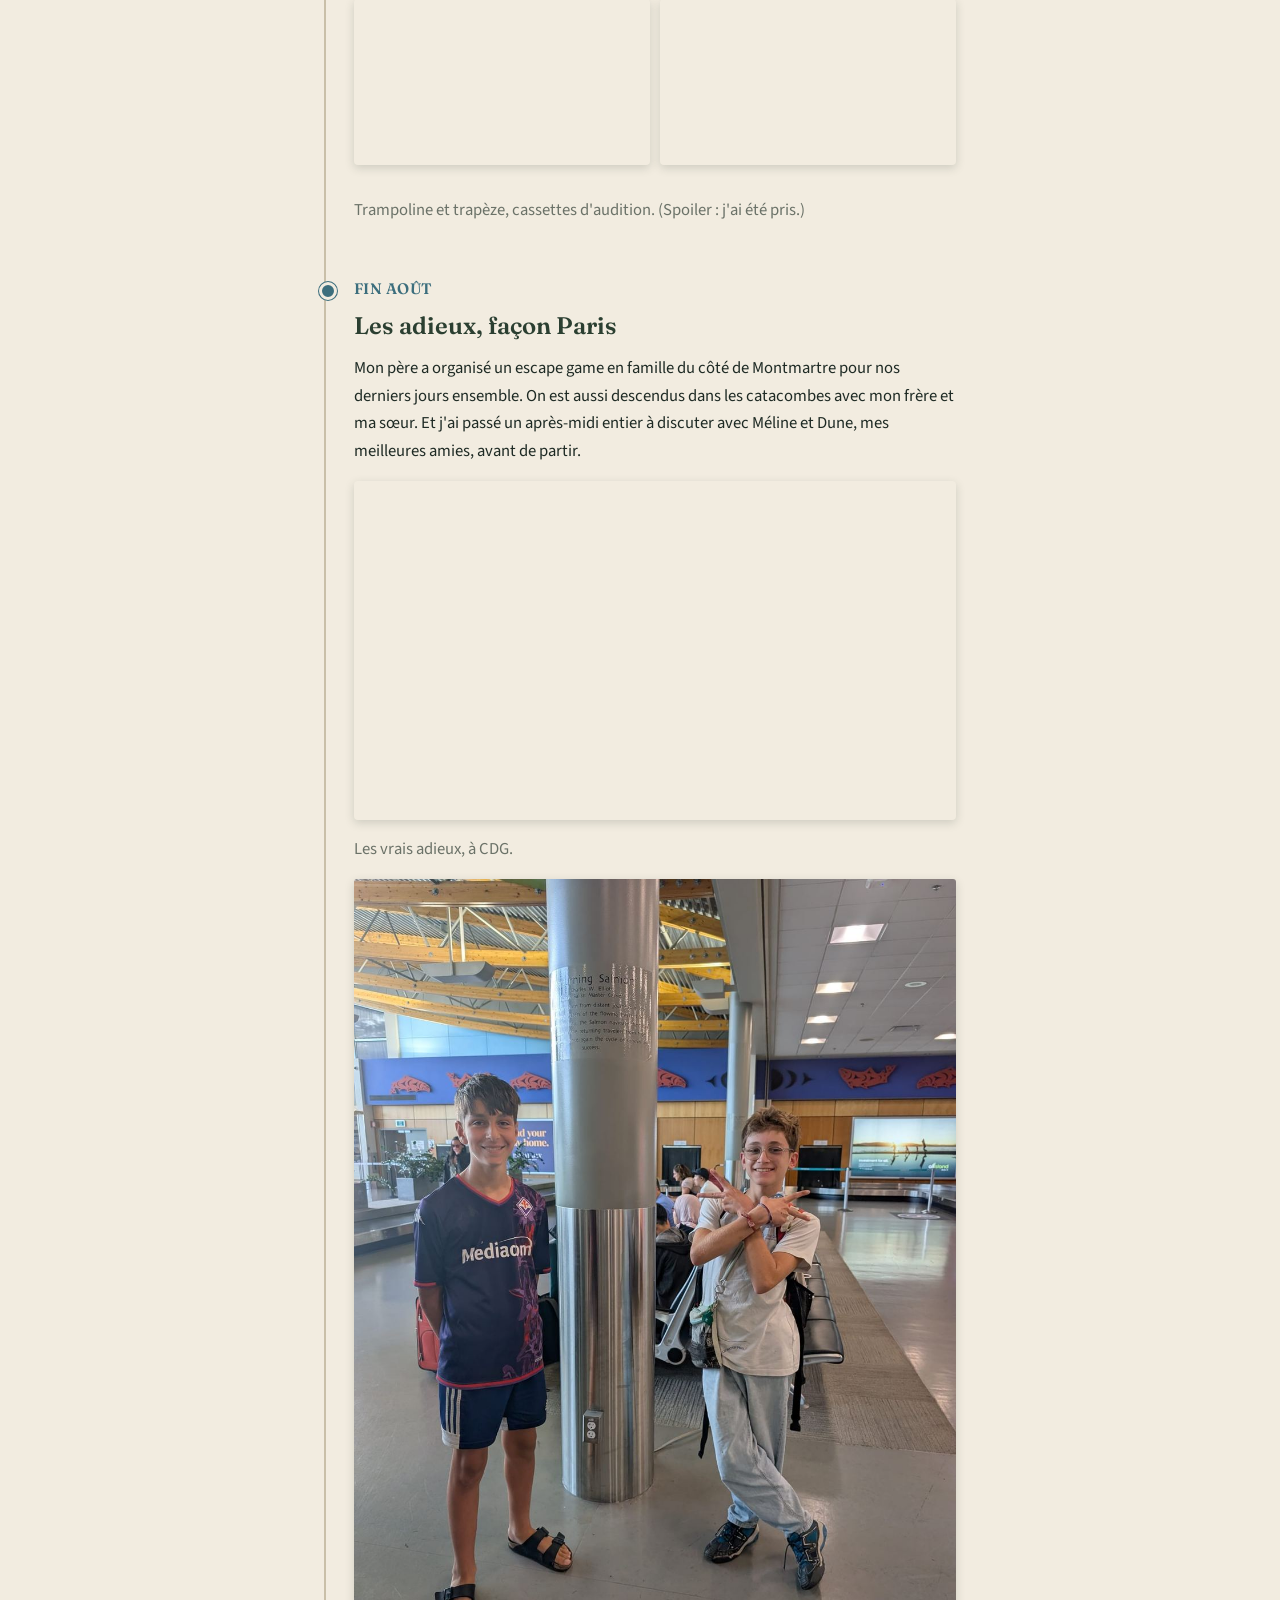
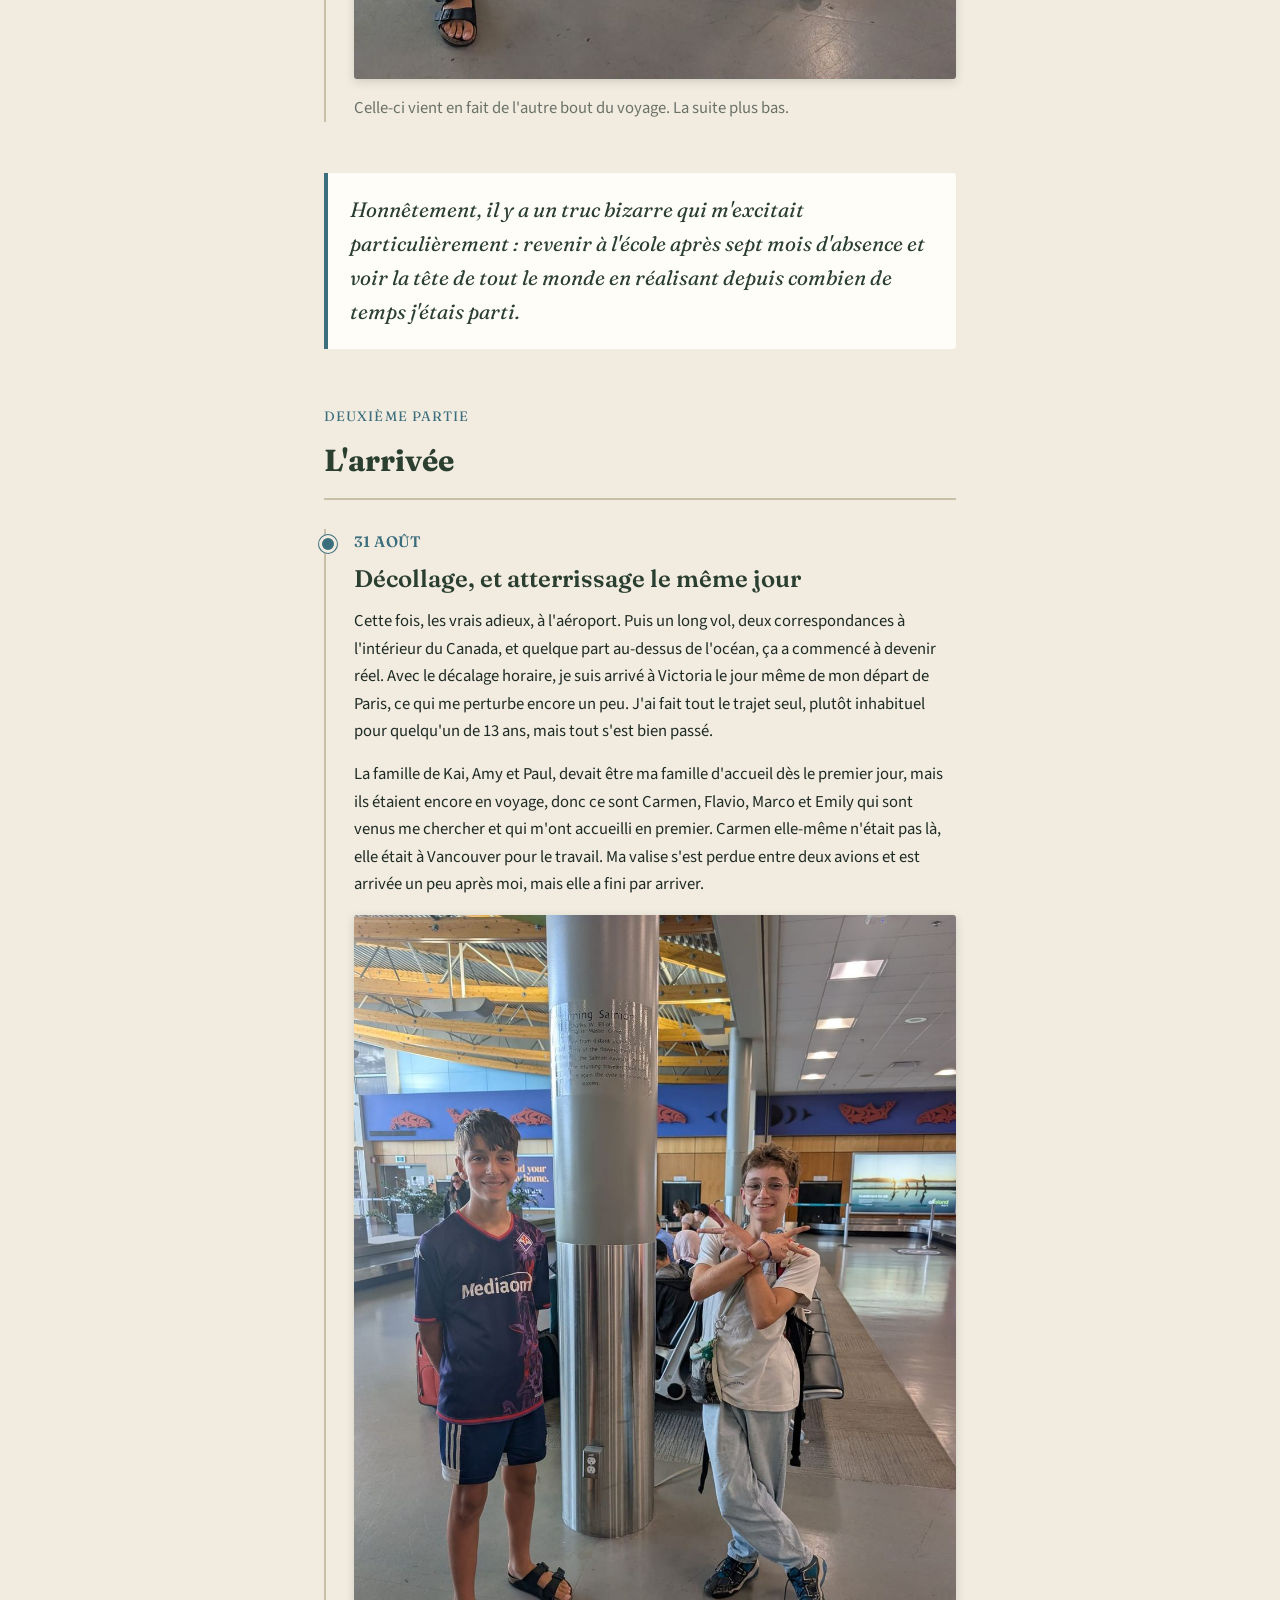
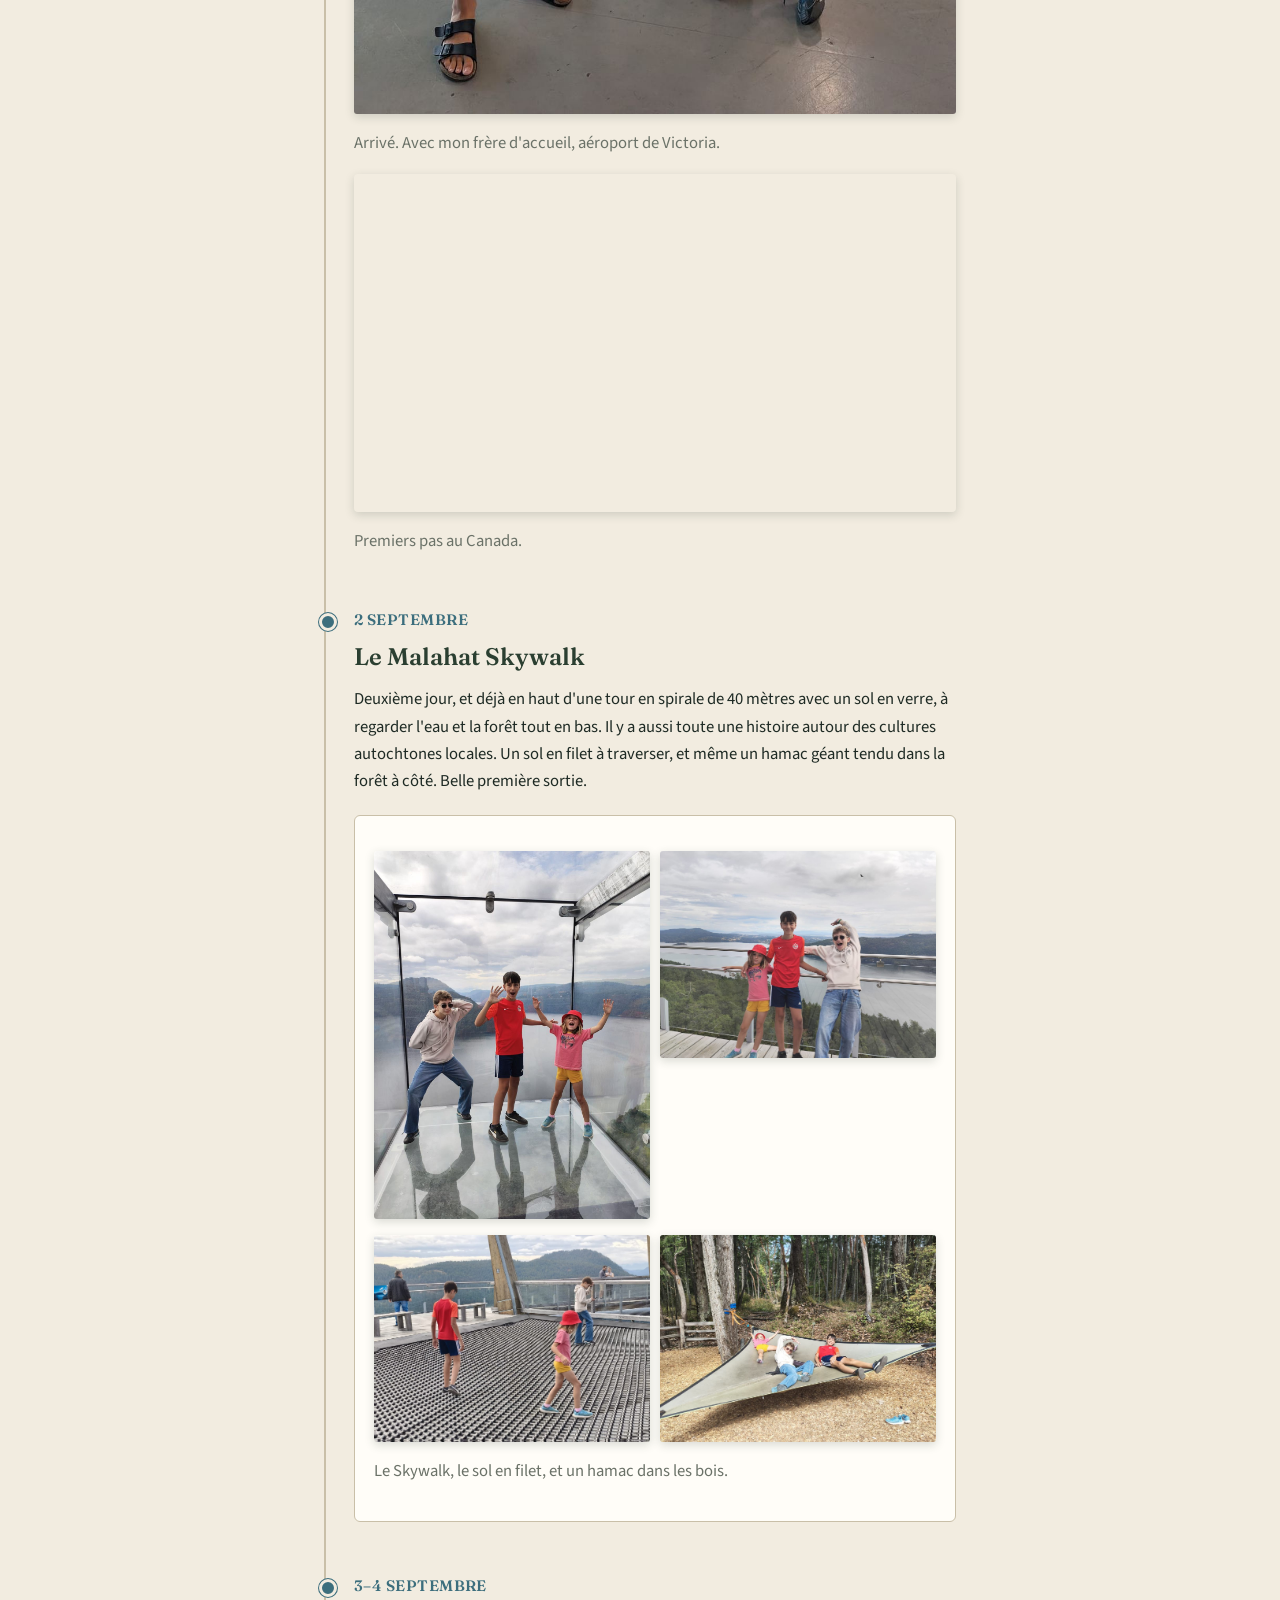
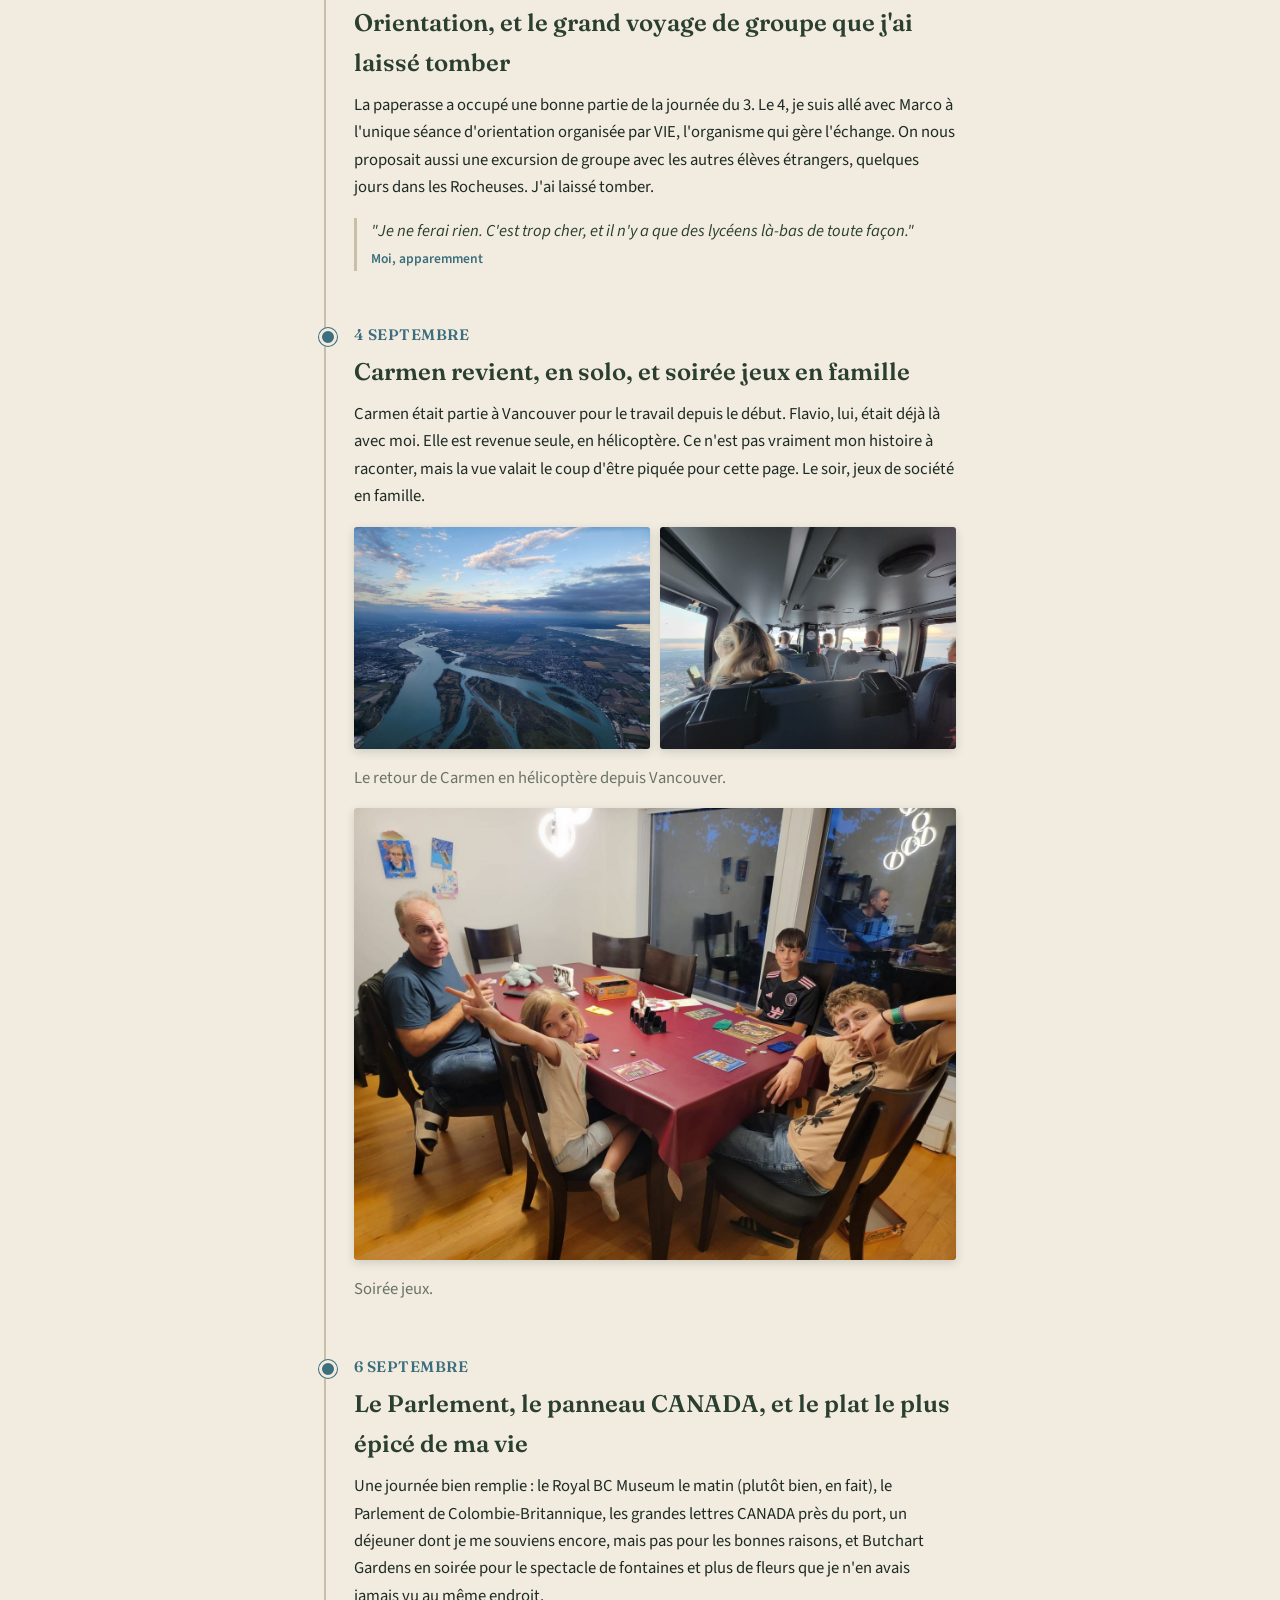
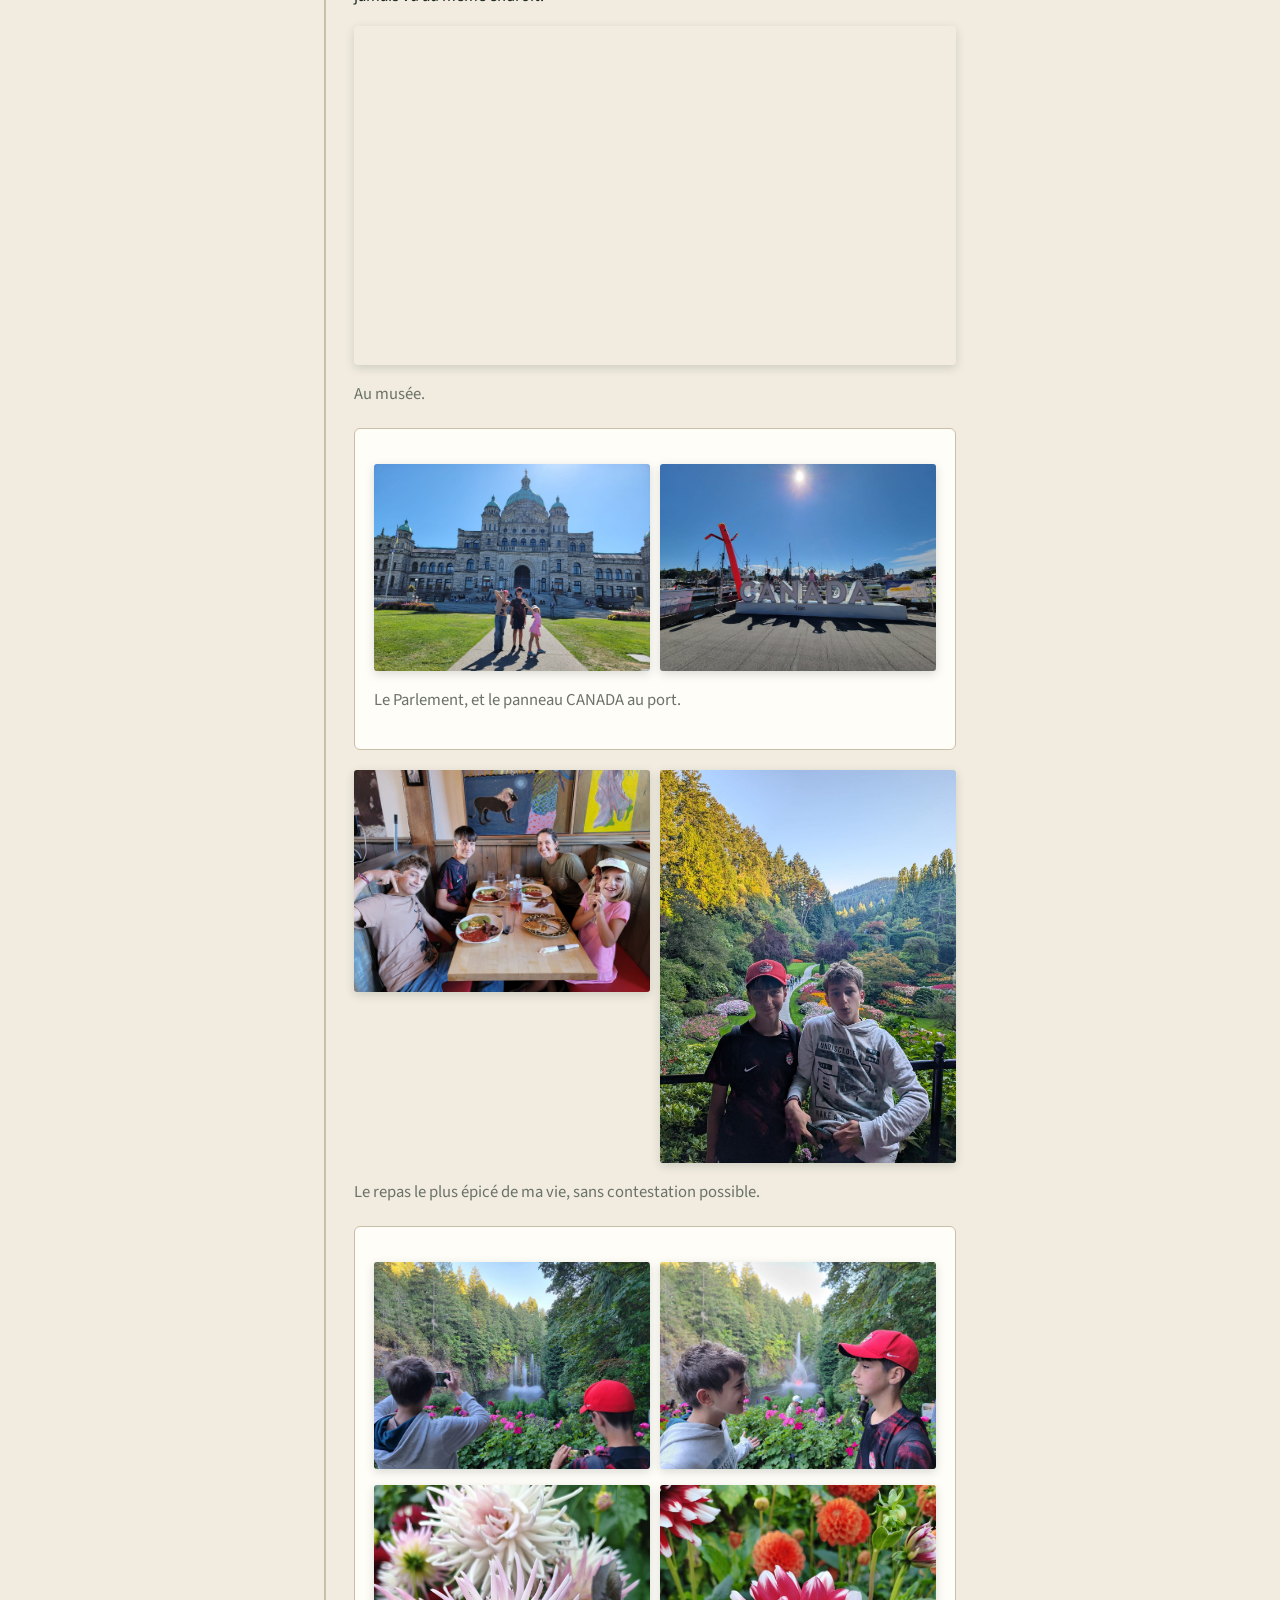
==== commit aa42fbec: "small hint about gymnastics class" ====
--- a/index-fr.html
+++ b/index-fr.html
@@ -158,7 +158,7 @@
           <iframe src="https://www.youtube.com/embed/GuIN_wbAi58" title="Démonstration de trapèze" allowfullscreen></iframe>
         </div>
       </div>
-      <p class="caption">Trampoline et trapèze, cassettes d'audition.</p>
+      <p class="caption">Trampoline et trapèze, cassettes d'audition. (Spoiler : j'ai été pris.)</p>
     </div>
 
     <div class="entry">
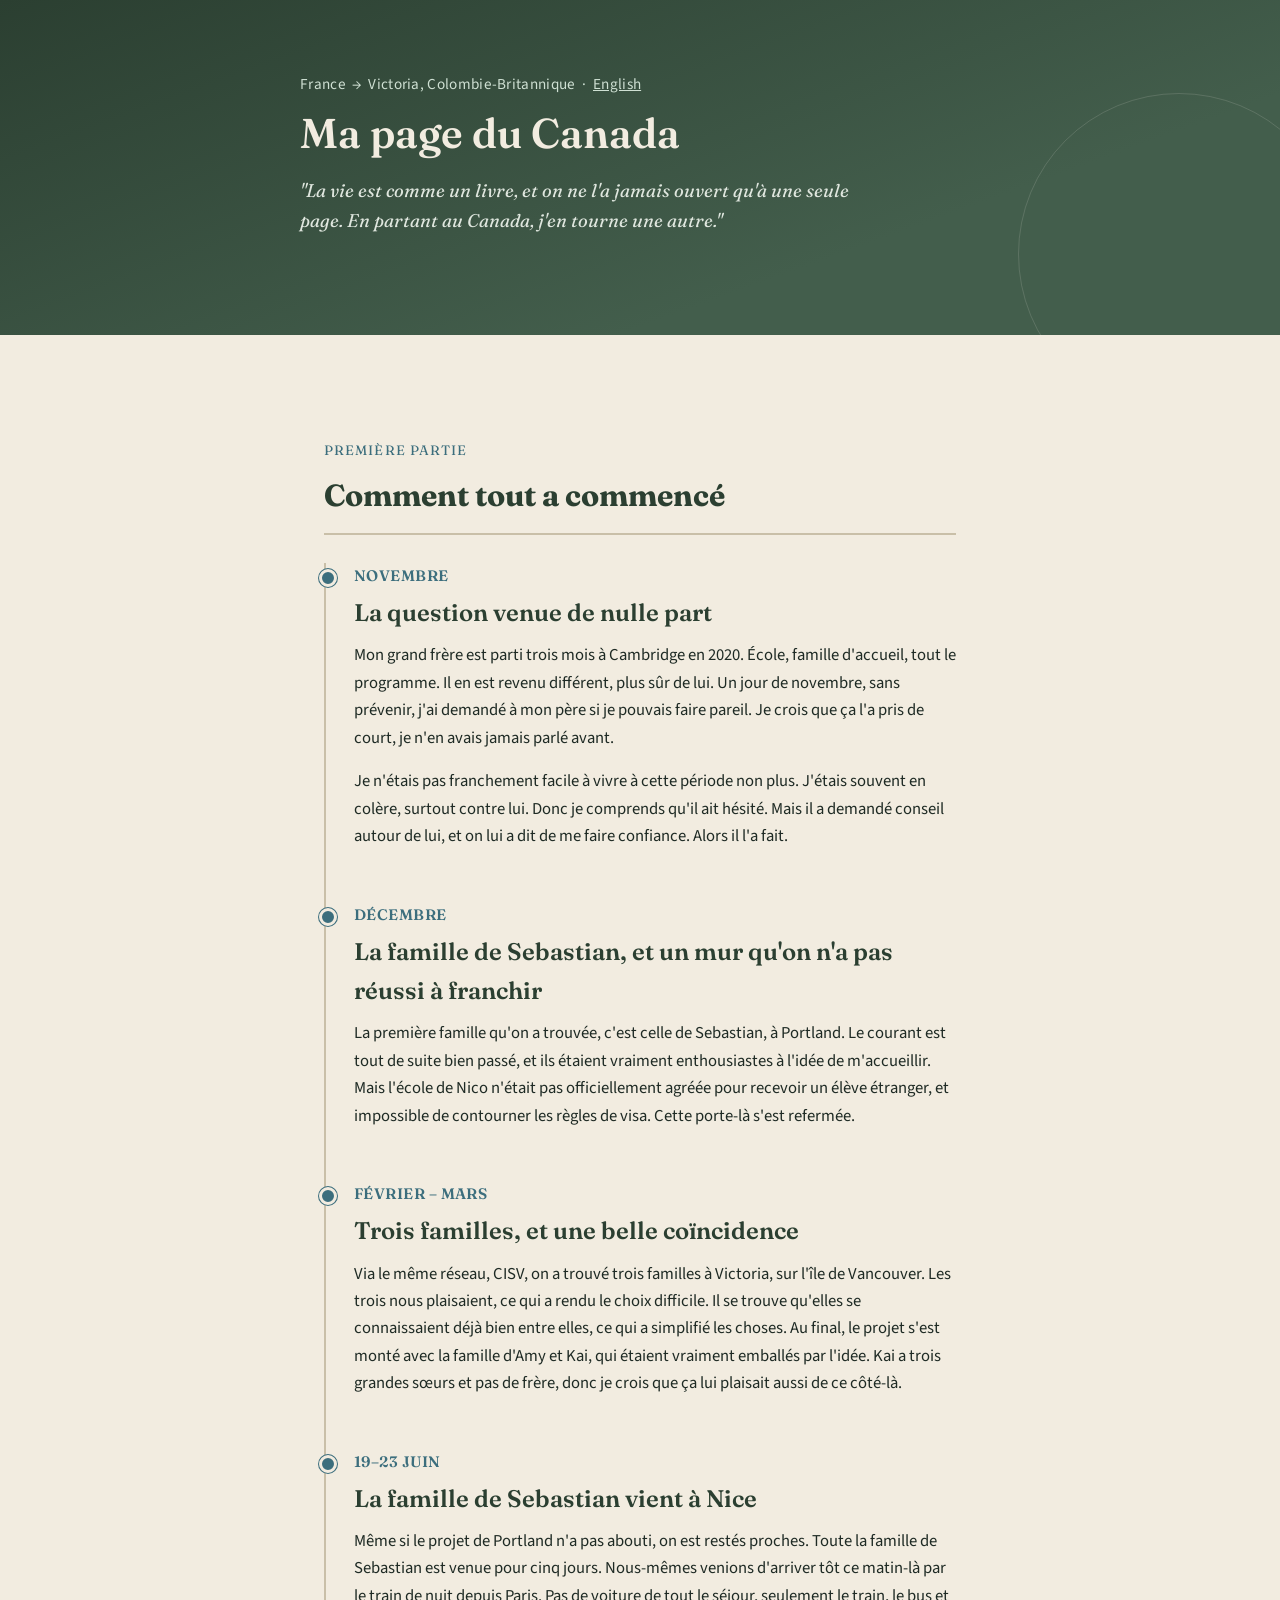
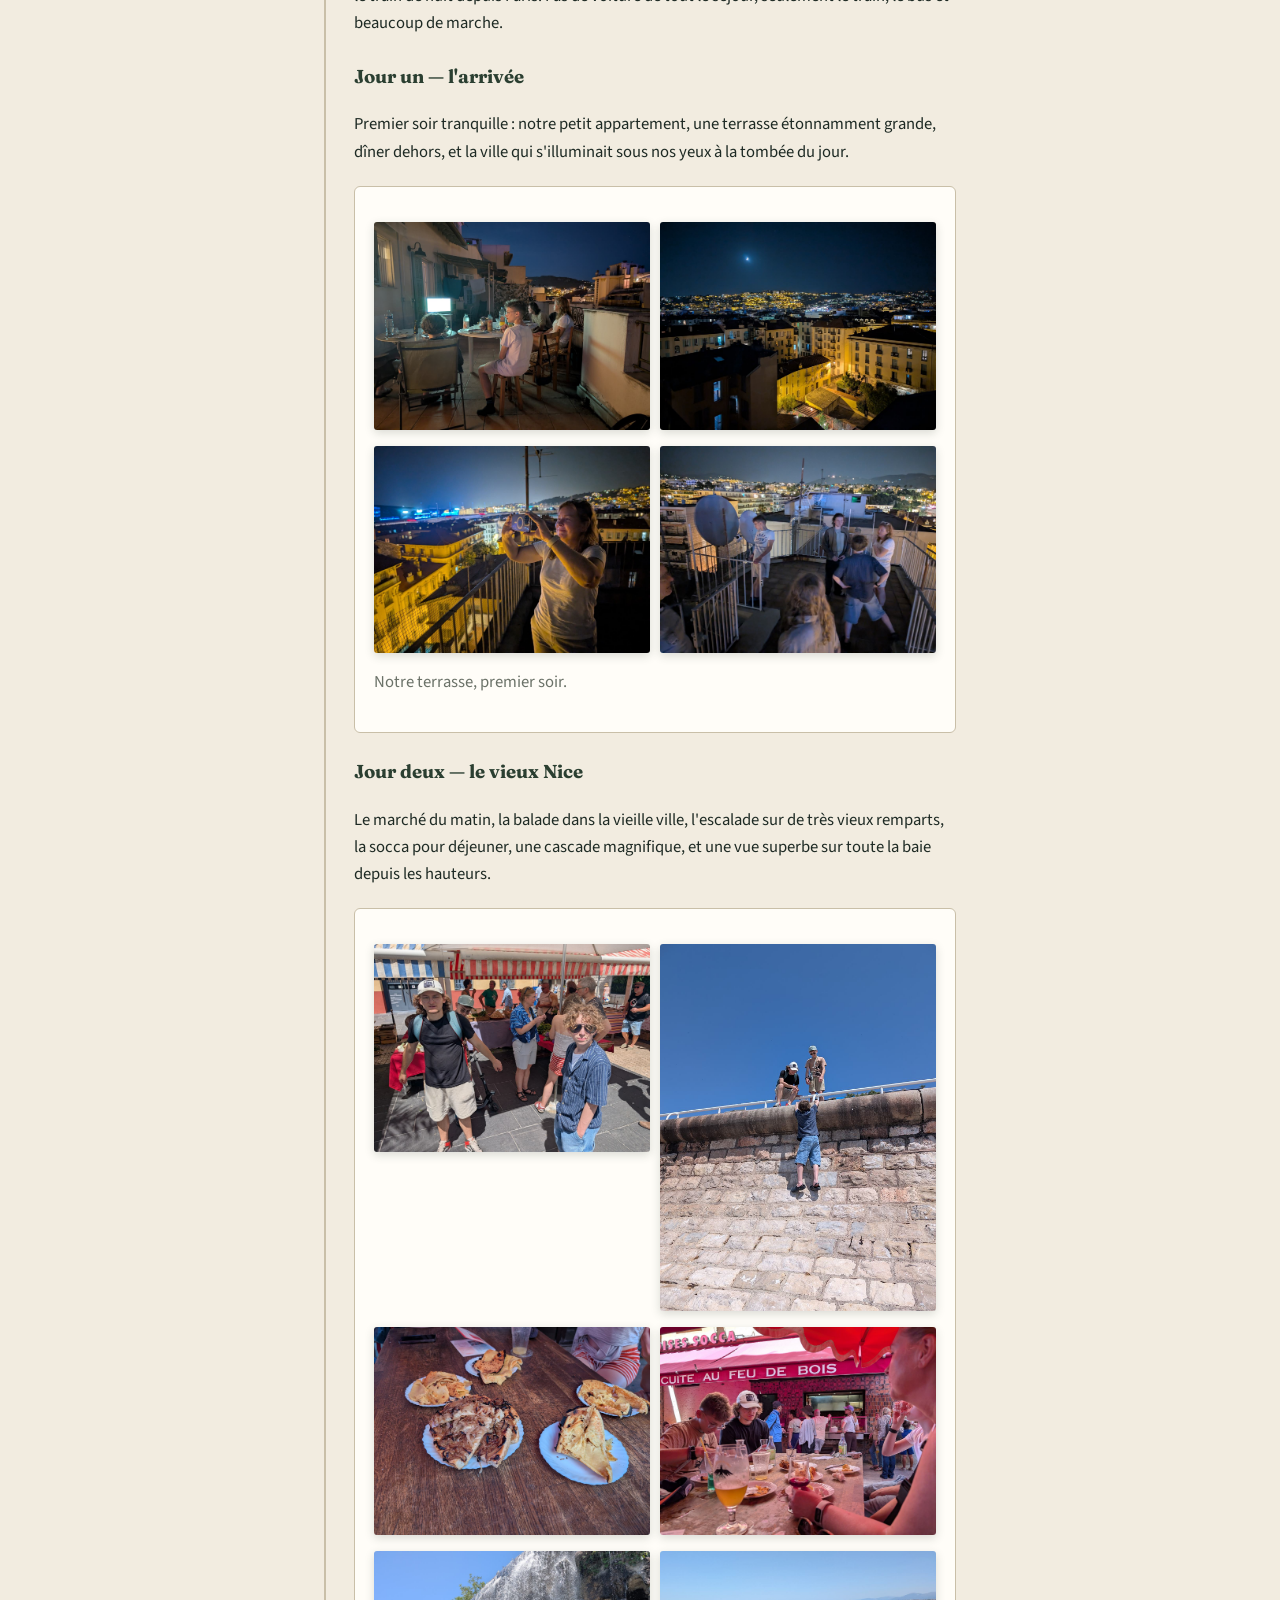
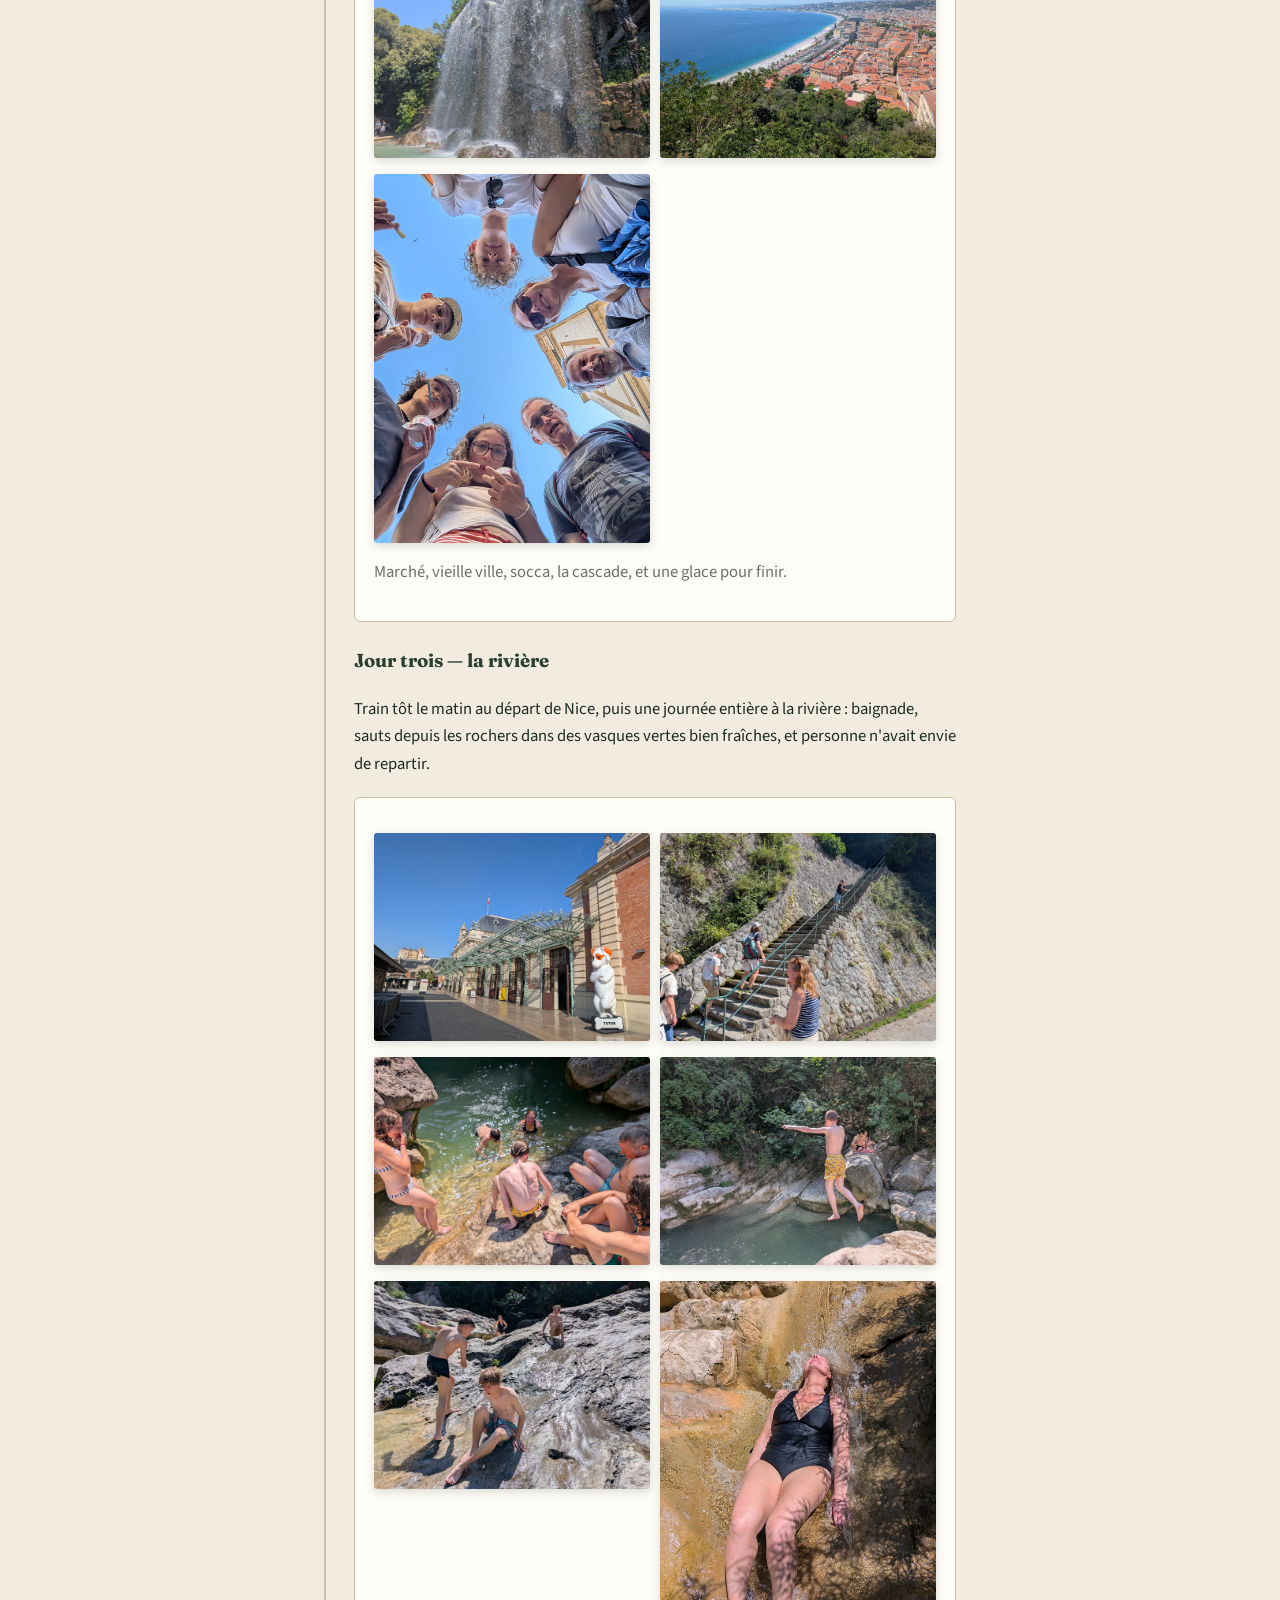
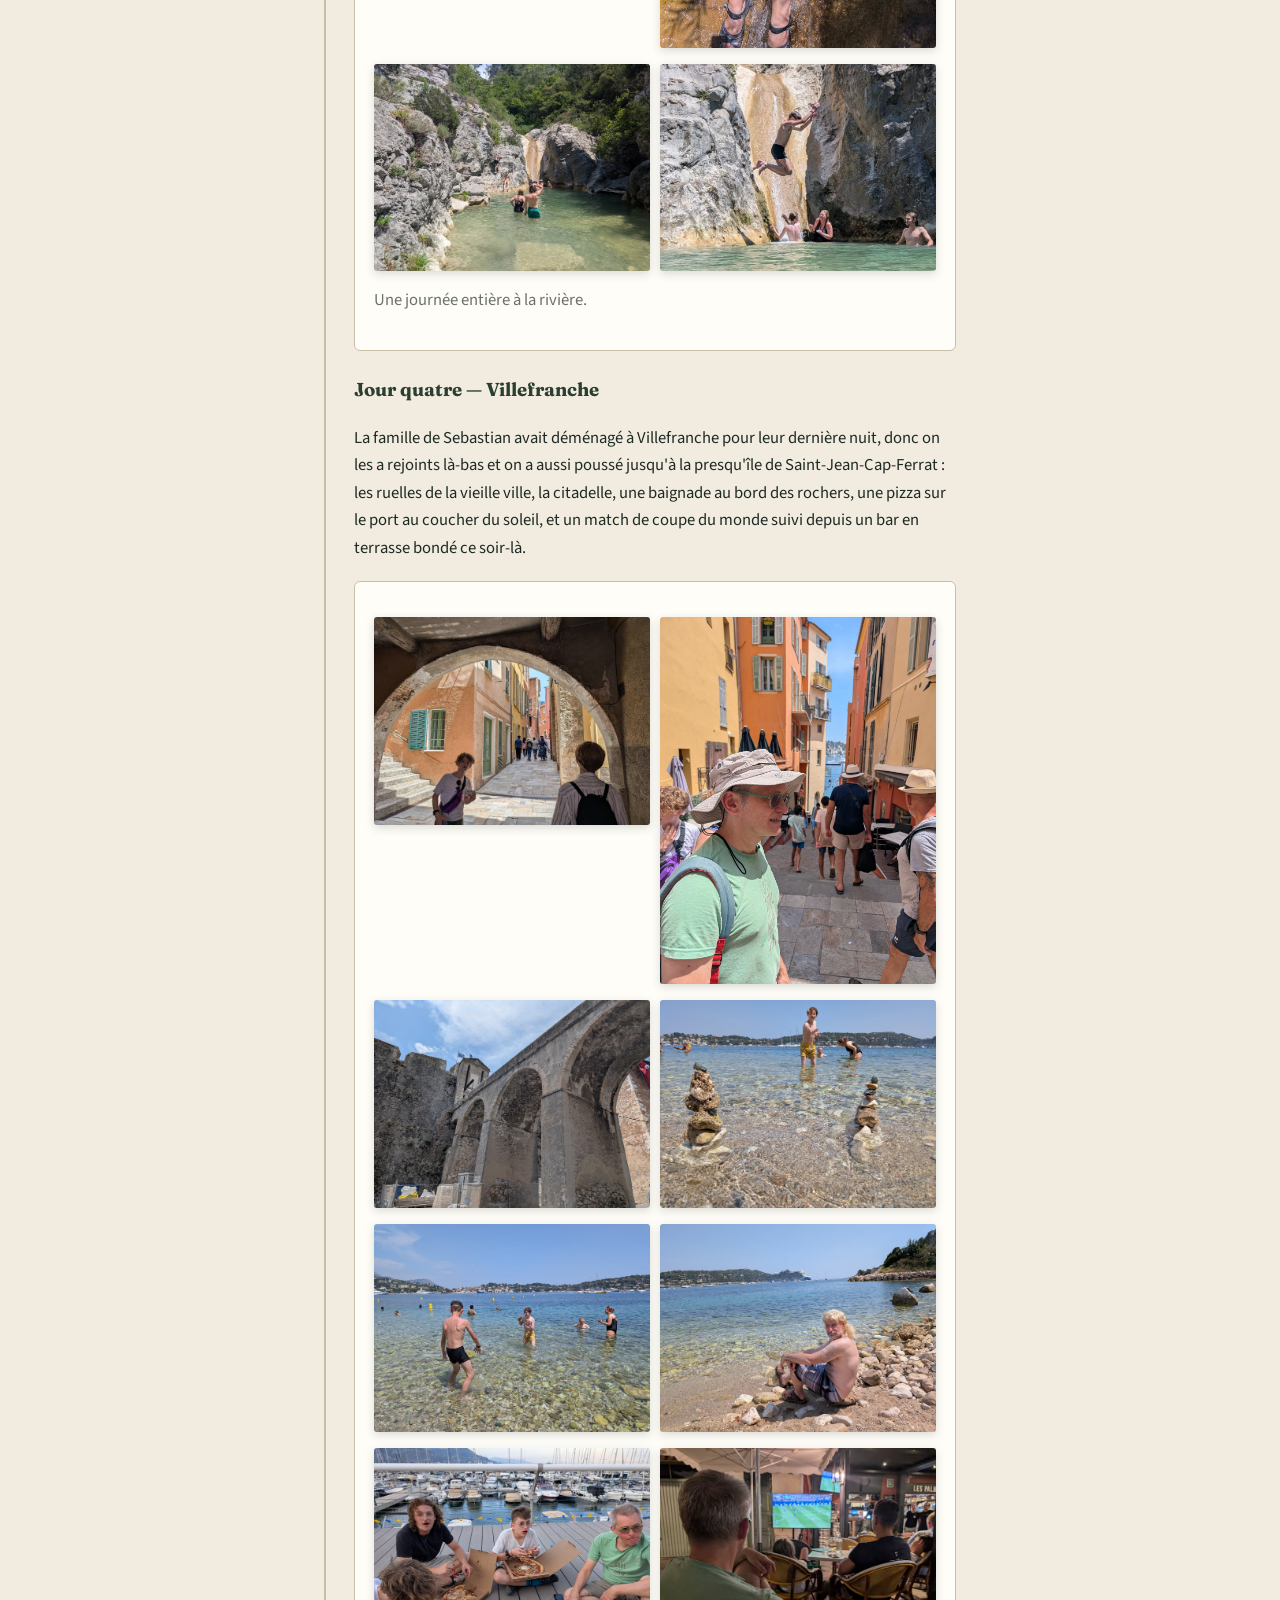
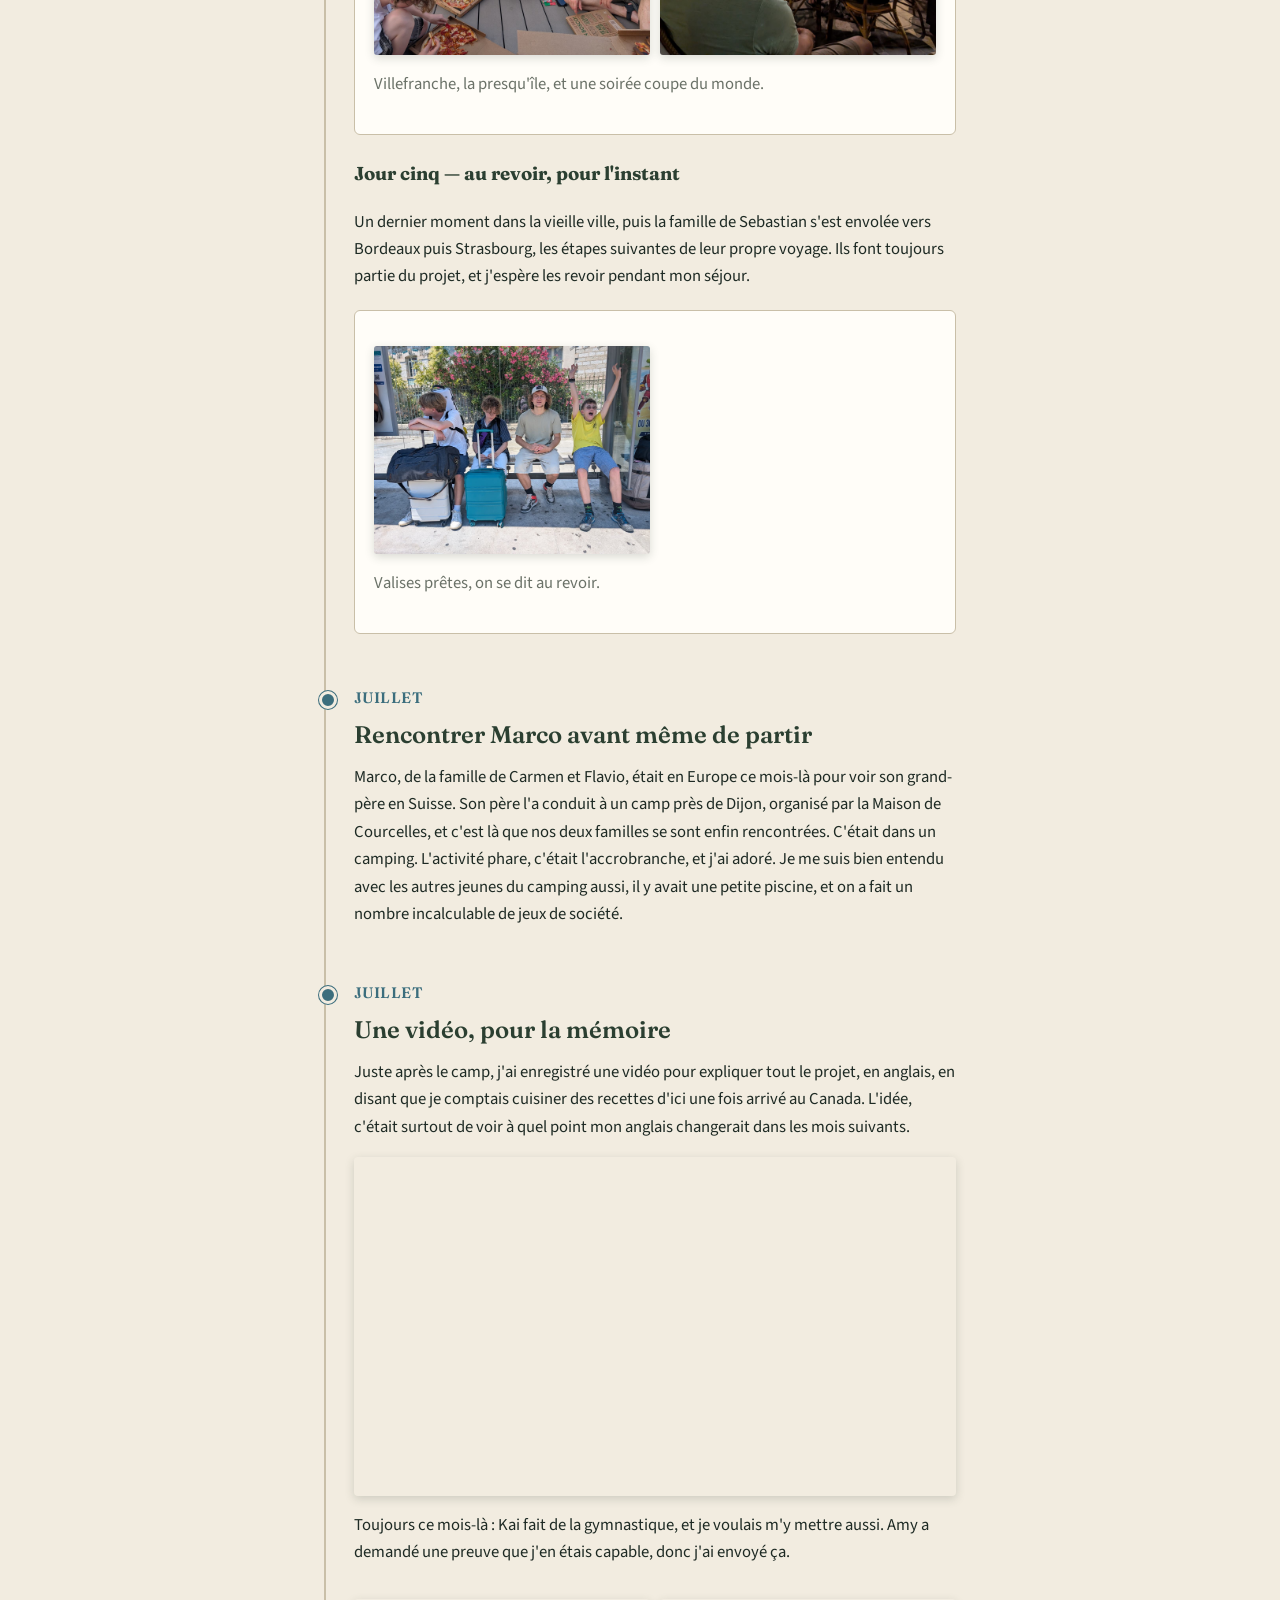
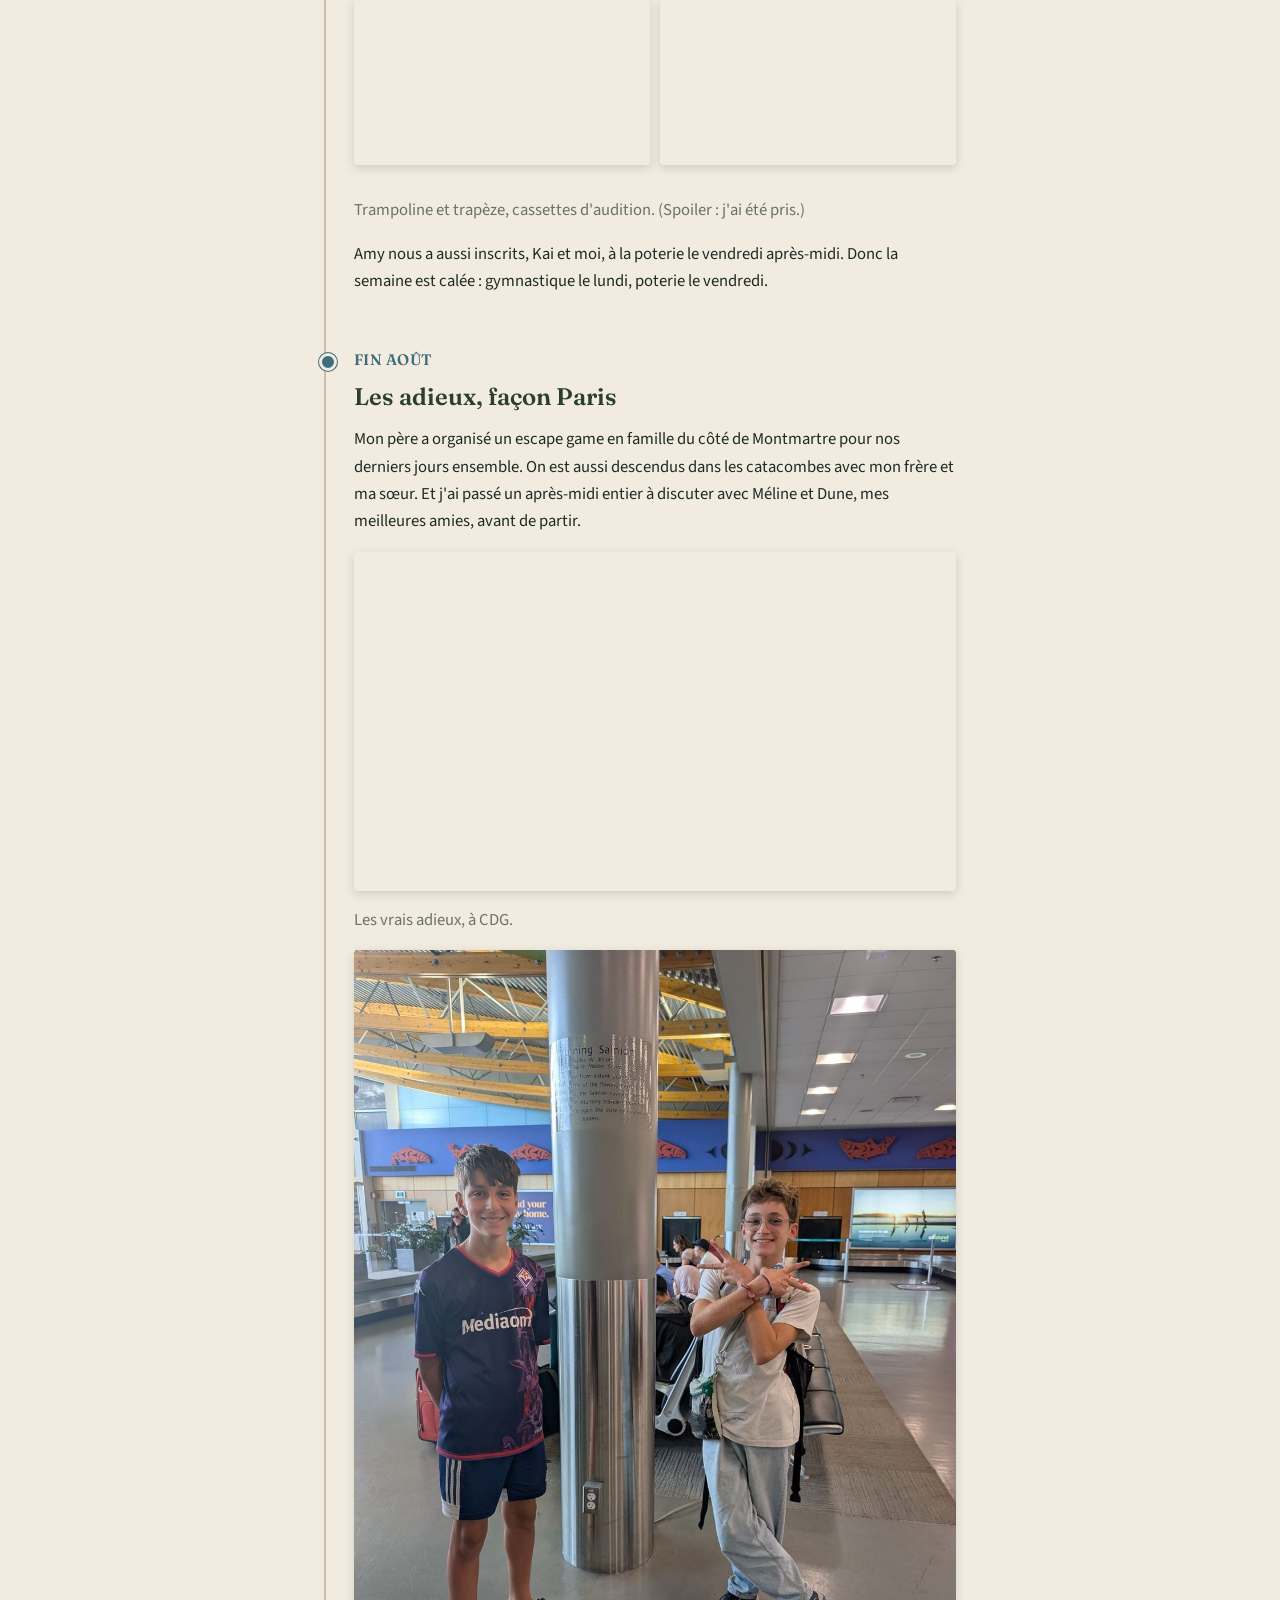
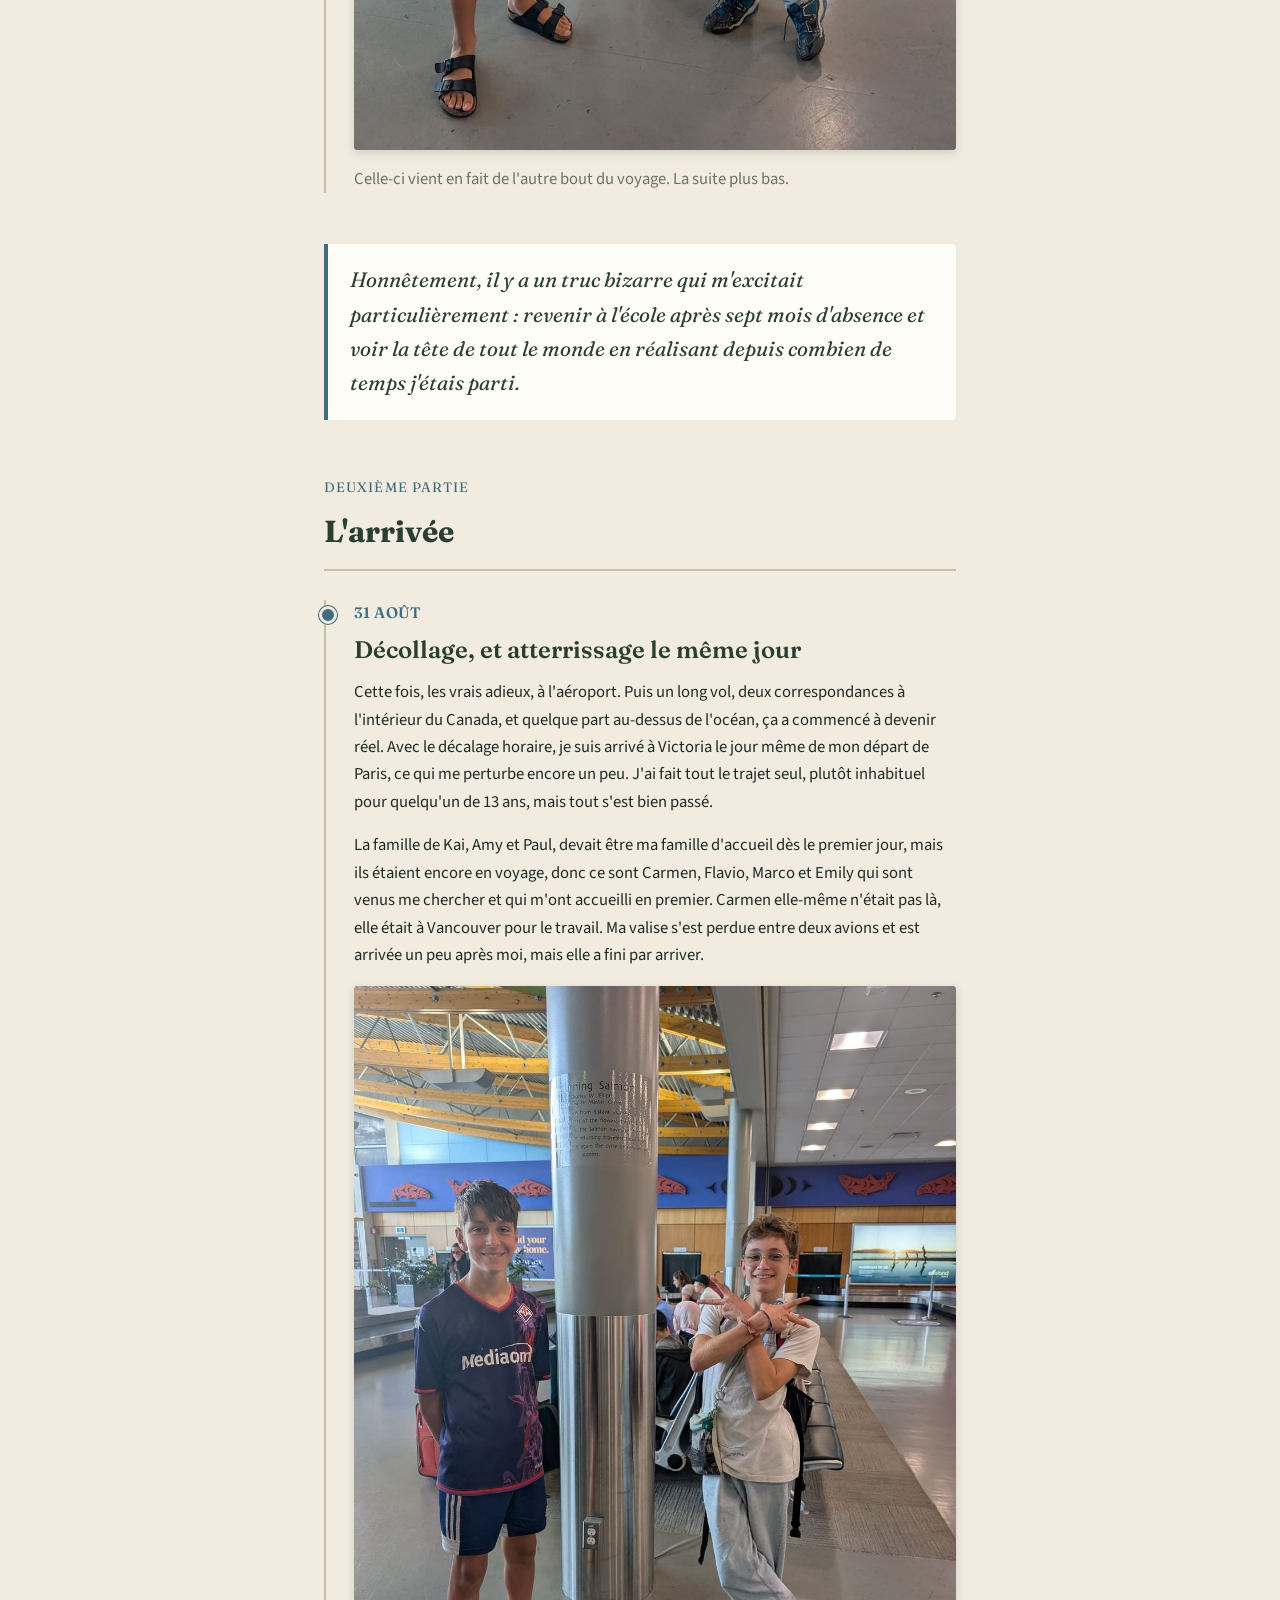
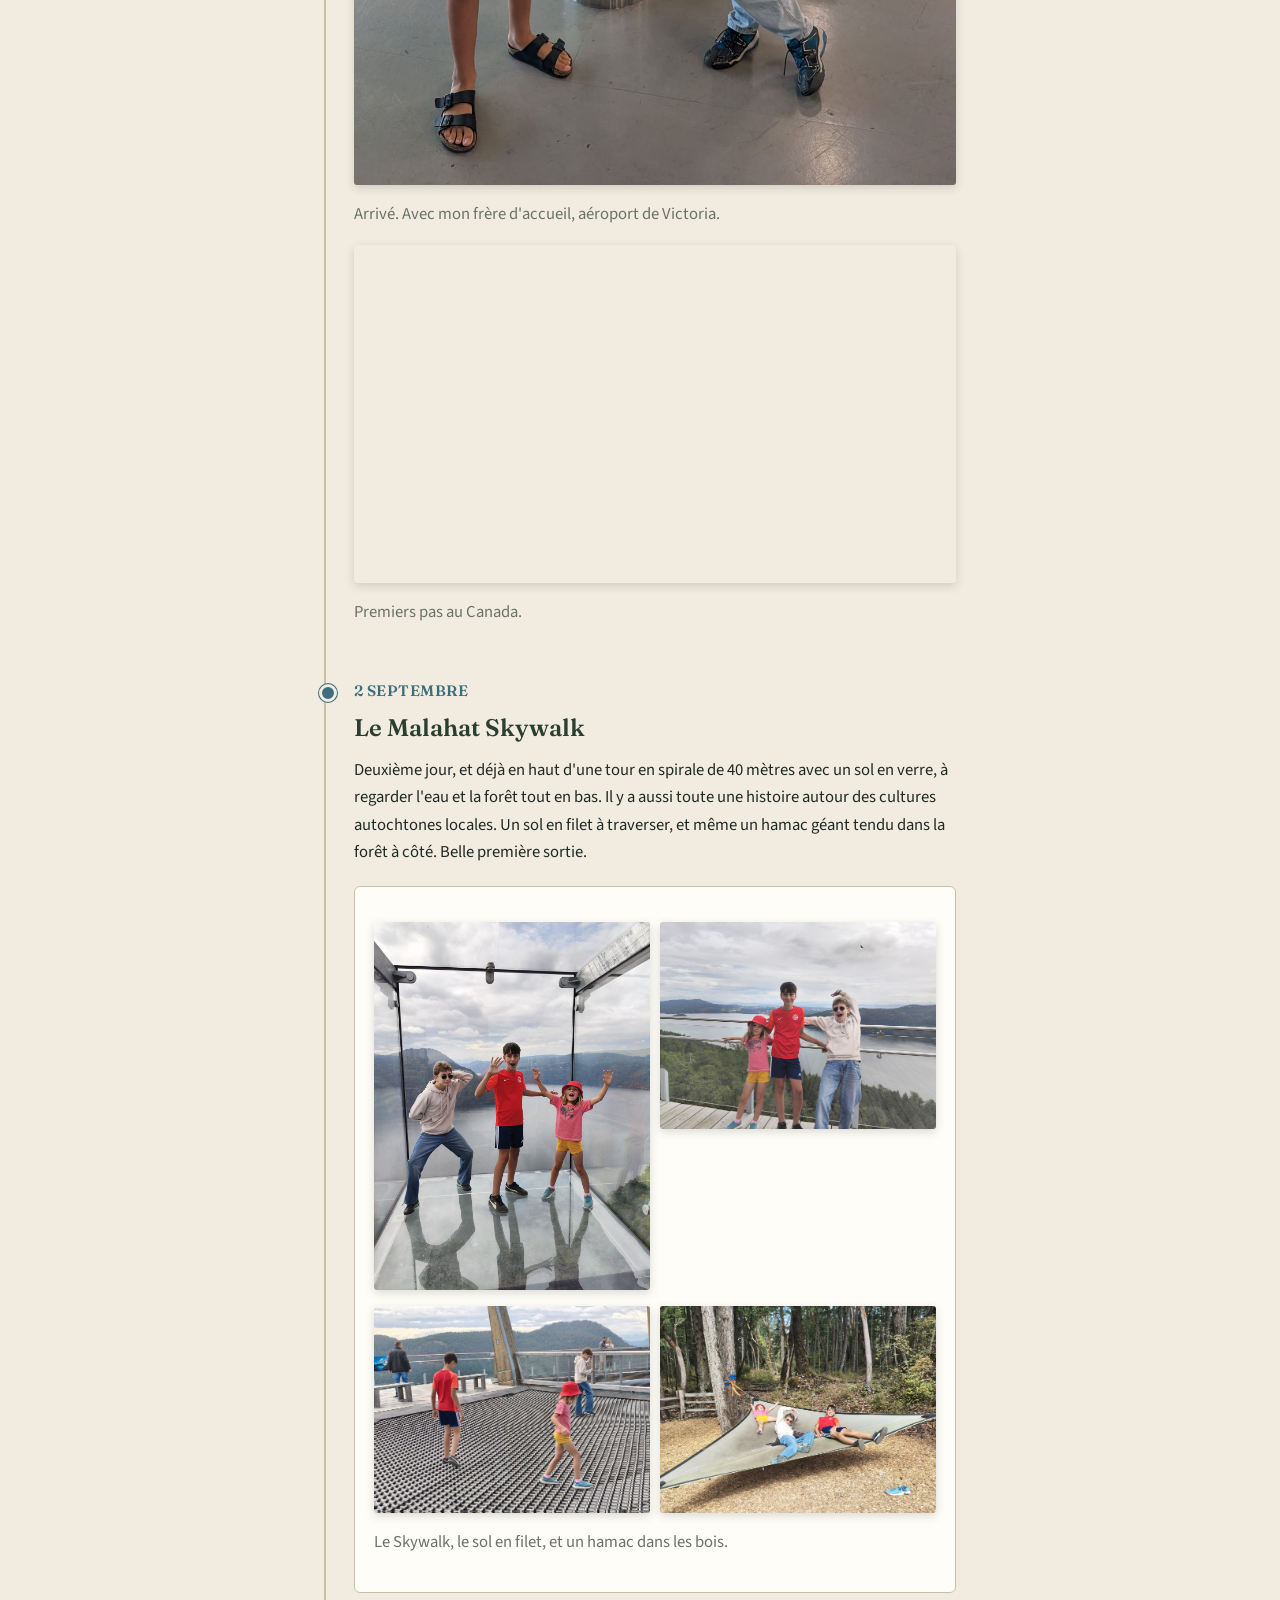
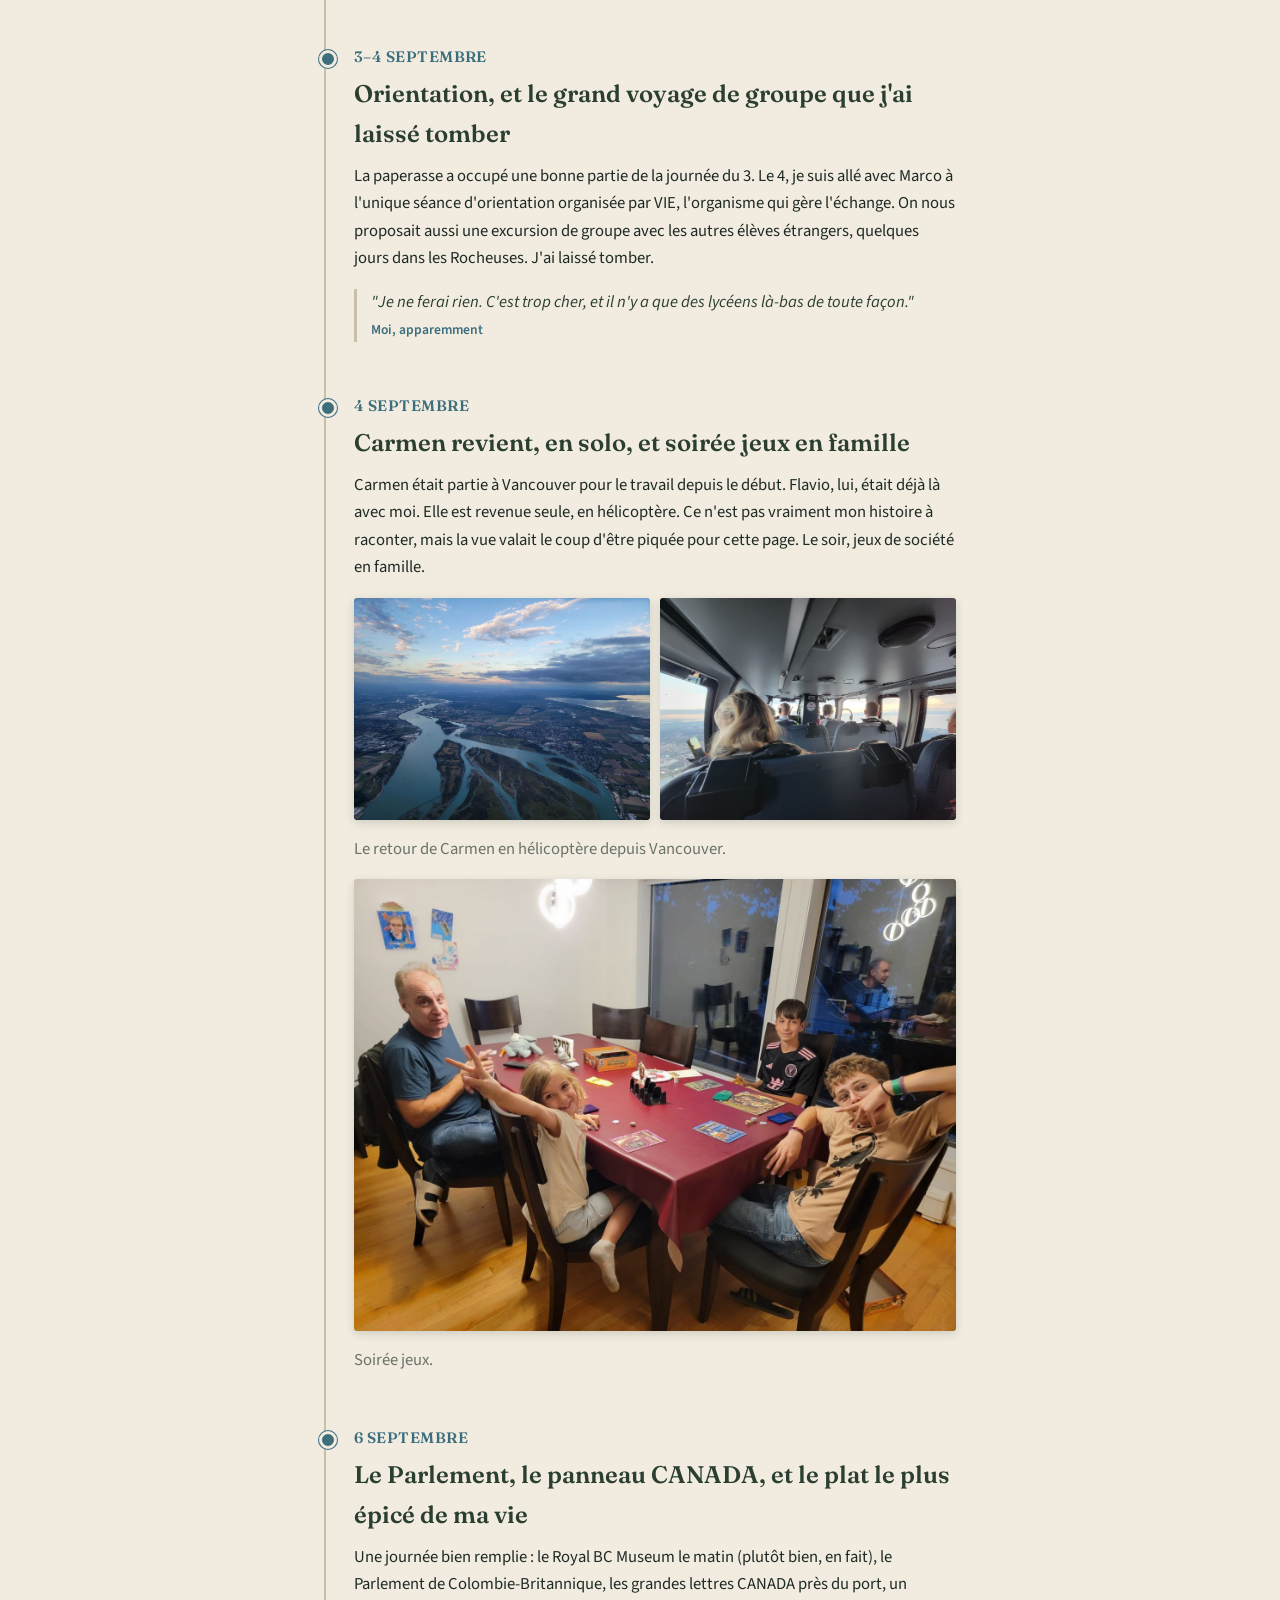
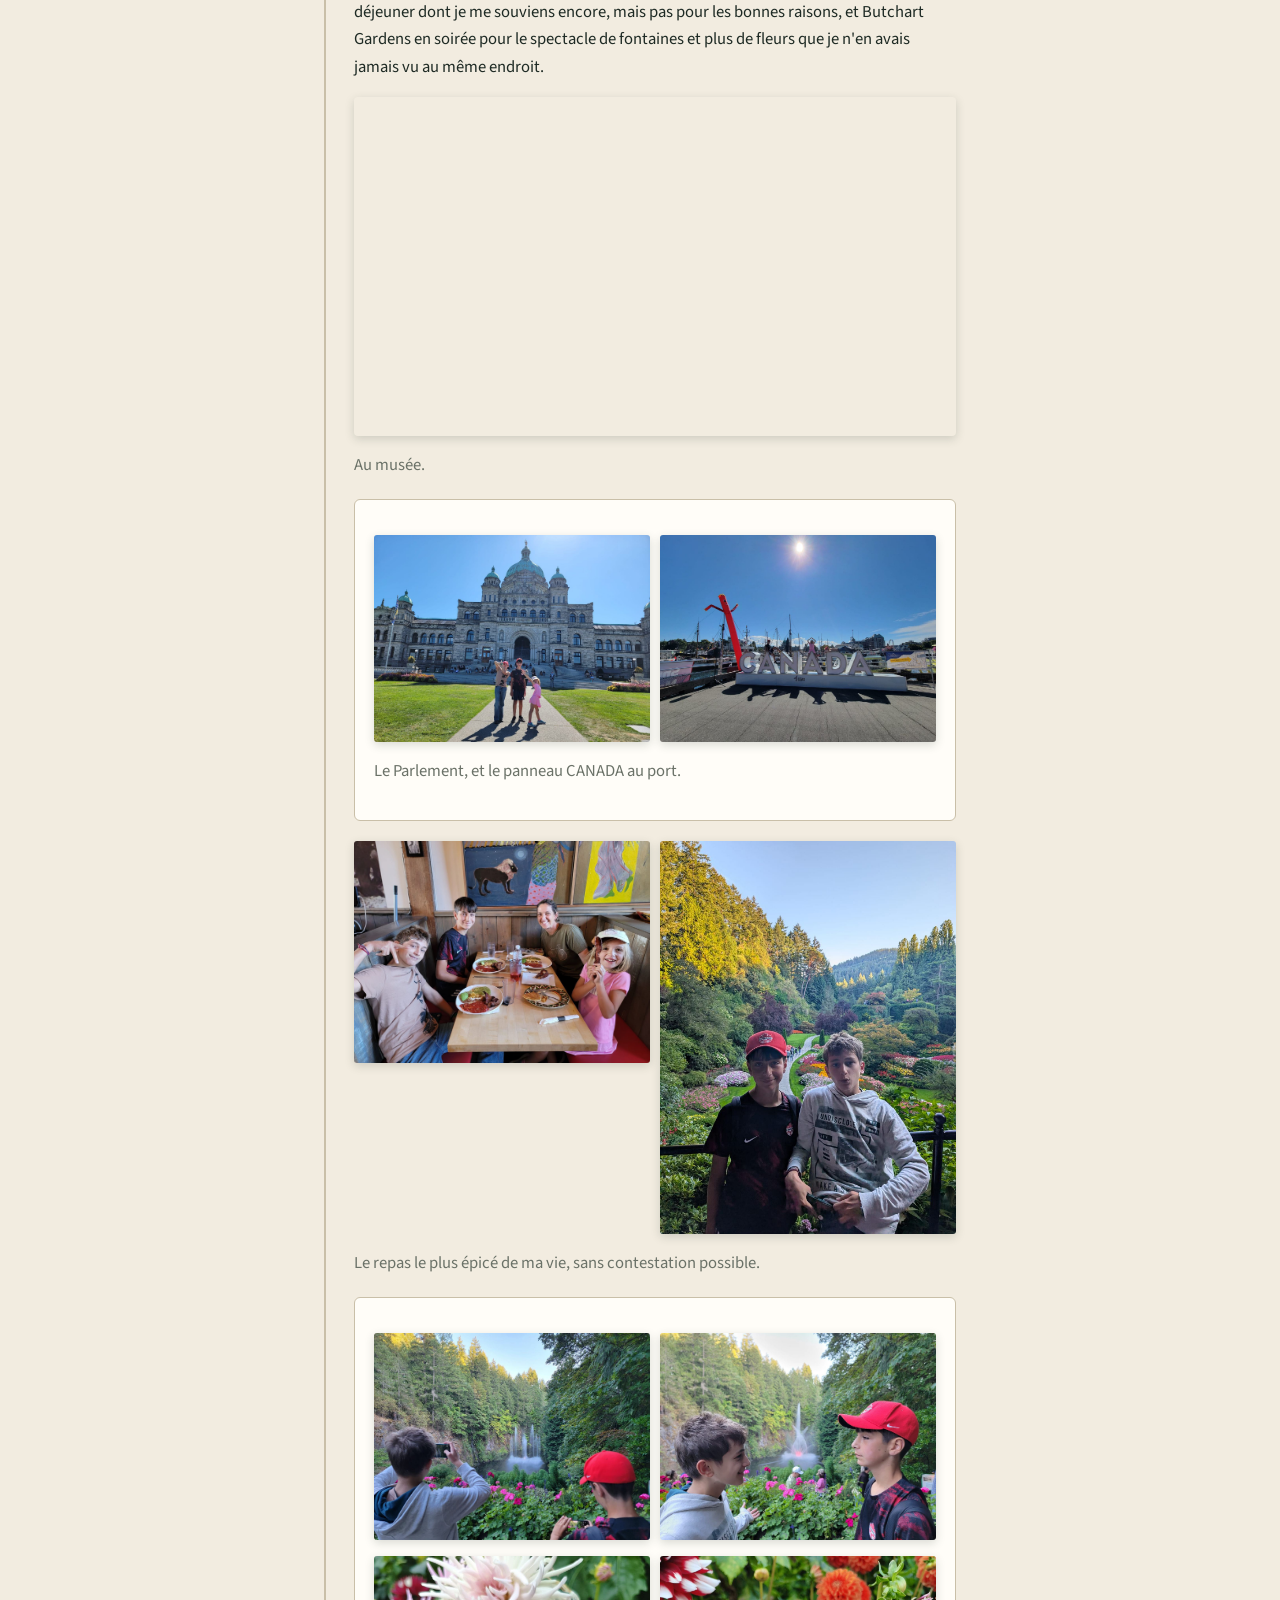
==== commit f08b5aca: "riding to school" ====
--- a/index-fr.html
+++ b/index-fr.html
@@ -159,6 +159,7 @@
         </div>
       </div>
       <p class="caption">Trampoline et trapèze, cassettes d'audition. (Spoiler : j'ai été pris.)</p>
+      <p>Amy nous a aussi inscrits, Kai et moi, à la poterie le vendredi après-midi. Donc la semaine est calée : gymnastique le lundi, poterie le vendredi.</p>
     </div>
 
     <div class="entry">
@@ -289,11 +290,26 @@
     <div class="entry">
       <div class="date">Cette semaine</div>
       <h2>Premier dîner avec toute la famille</h2>
-      <p>Mon premier vrai repas avec tout le monde autour de la table chez Amy. Bon signe pour la suite.</p>
+      <p>Mon premier vrai repas avec tout le monde autour de la table chez Amy. Bon signe pour la suite. Quelques jours plus tard, on a chanté et rigolé tous ensemble, filmé pour l'occasion.</p>
       <div class="photo-grid single">
         <img class="photo" loading="lazy" src="images/vic-amydinner.jpg" alt="Anatole dînant avec toute la famille d'Amy autour de la table">
       </div>
       <p class="caption">Toute l'équipe, premier dîner ensemble.</p>
+      <div class="video-embed">
+        <iframe src="https://www.youtube.com/embed/V7aPf4hwkqs" title="Chanter et s'amuser en famille" allowfullscreen></iframe>
+      </div>
+      <p class="caption">On chante, on s'amuse.</p>
+    </div>
+
+    <div class="entry">
+      <div class="date">Cette semaine</div>
+      <h2>Apprendre le trajet à vélo jusqu'à l'école</h2>
+      <p>Bus ou vélo, décidé chaque jour selon la météo. Le bus, c'est 35 minutes porte à porte, le vélo environ 18. Paul m'a accompagné à l'aller et au retour pour qu'on s'entraîne sur le trajet et que je m'habitue aux règles de circulation d'ici avant de le faire seul.</p>
+      <div class="photo-grid">
+        <img class="photo" loading="lazy" src="images/vic-bike1.jpg" alt="Anatole et Paul en vestes fluo et casques, prêts à partir à vélo pour l'école">
+        <img class="photo" loading="lazy" src="images/vic-bike2.jpg" alt="Anatole à vélo dans une rue en direction de l'école, d'autres cyclistes à proximité">
+      </div>
+      <p class="caption">Prêts pour le trajet.</p>
     </div>
 
   </div>
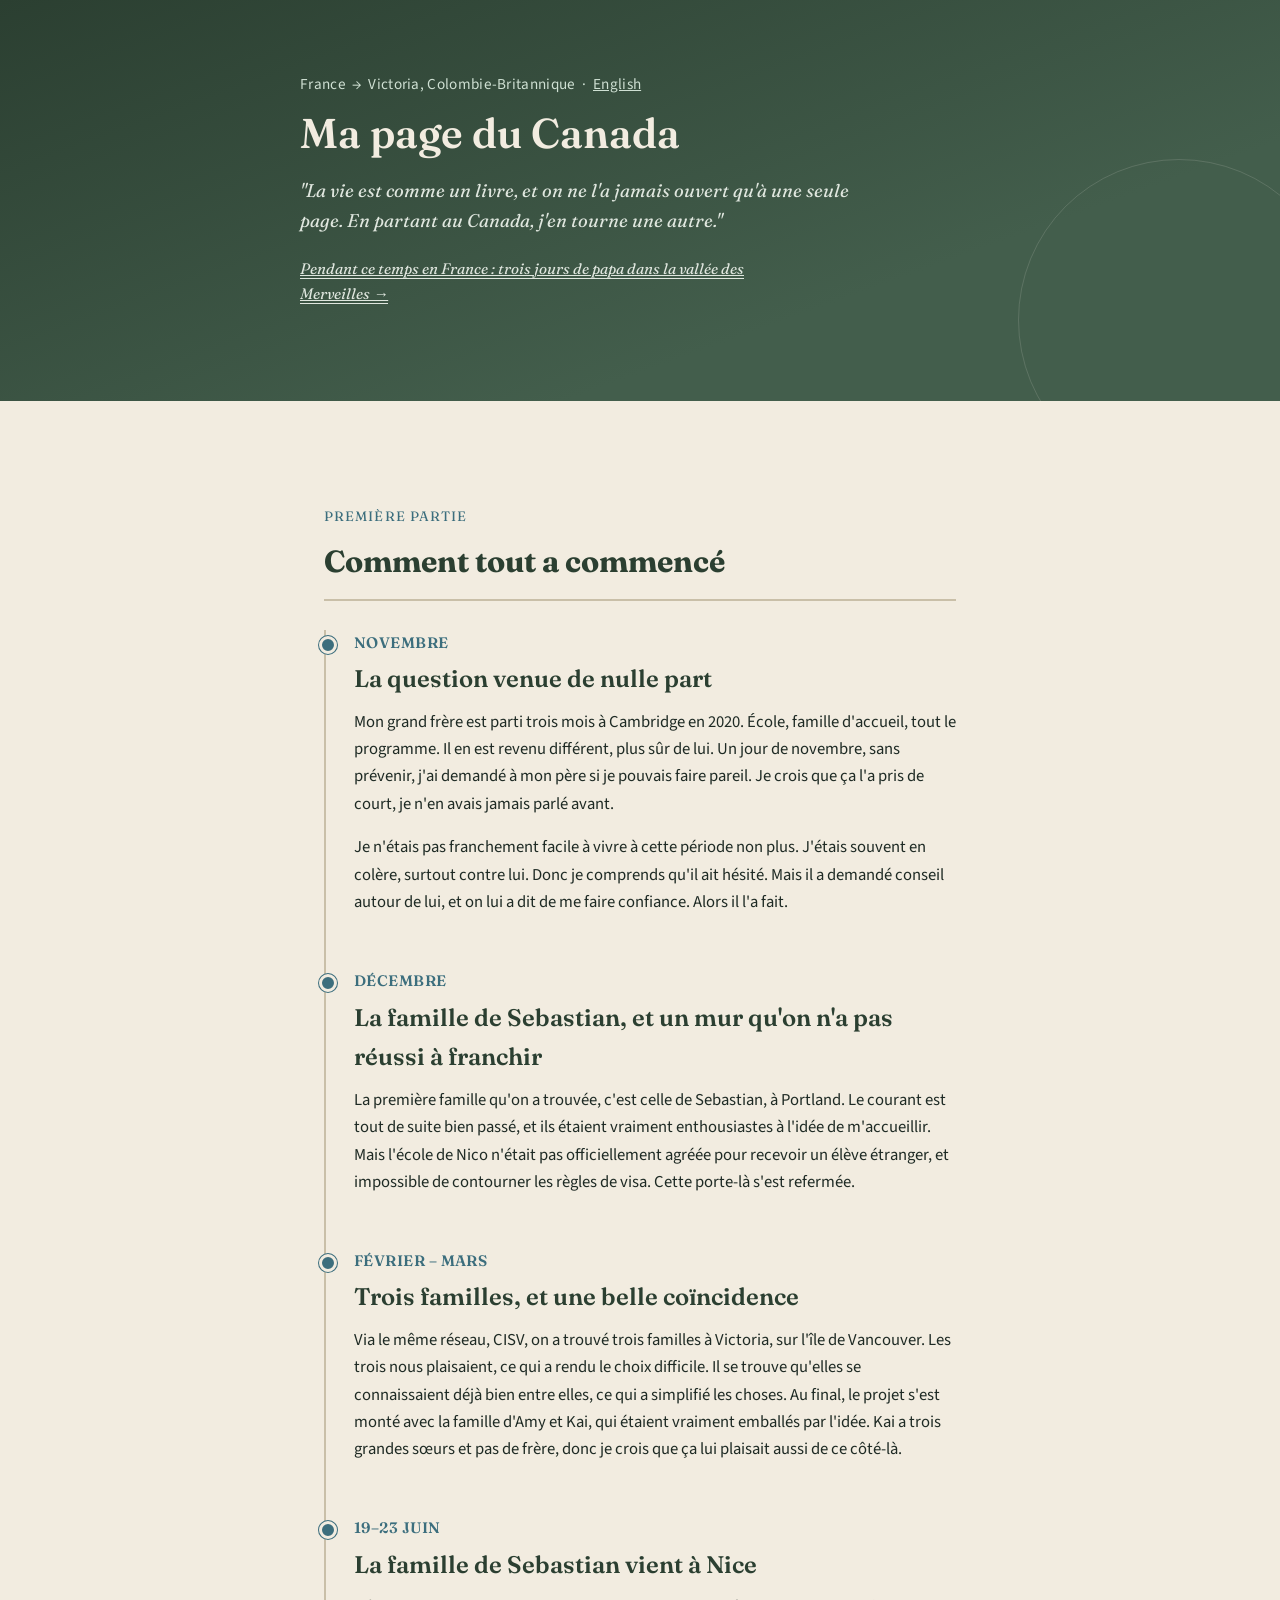
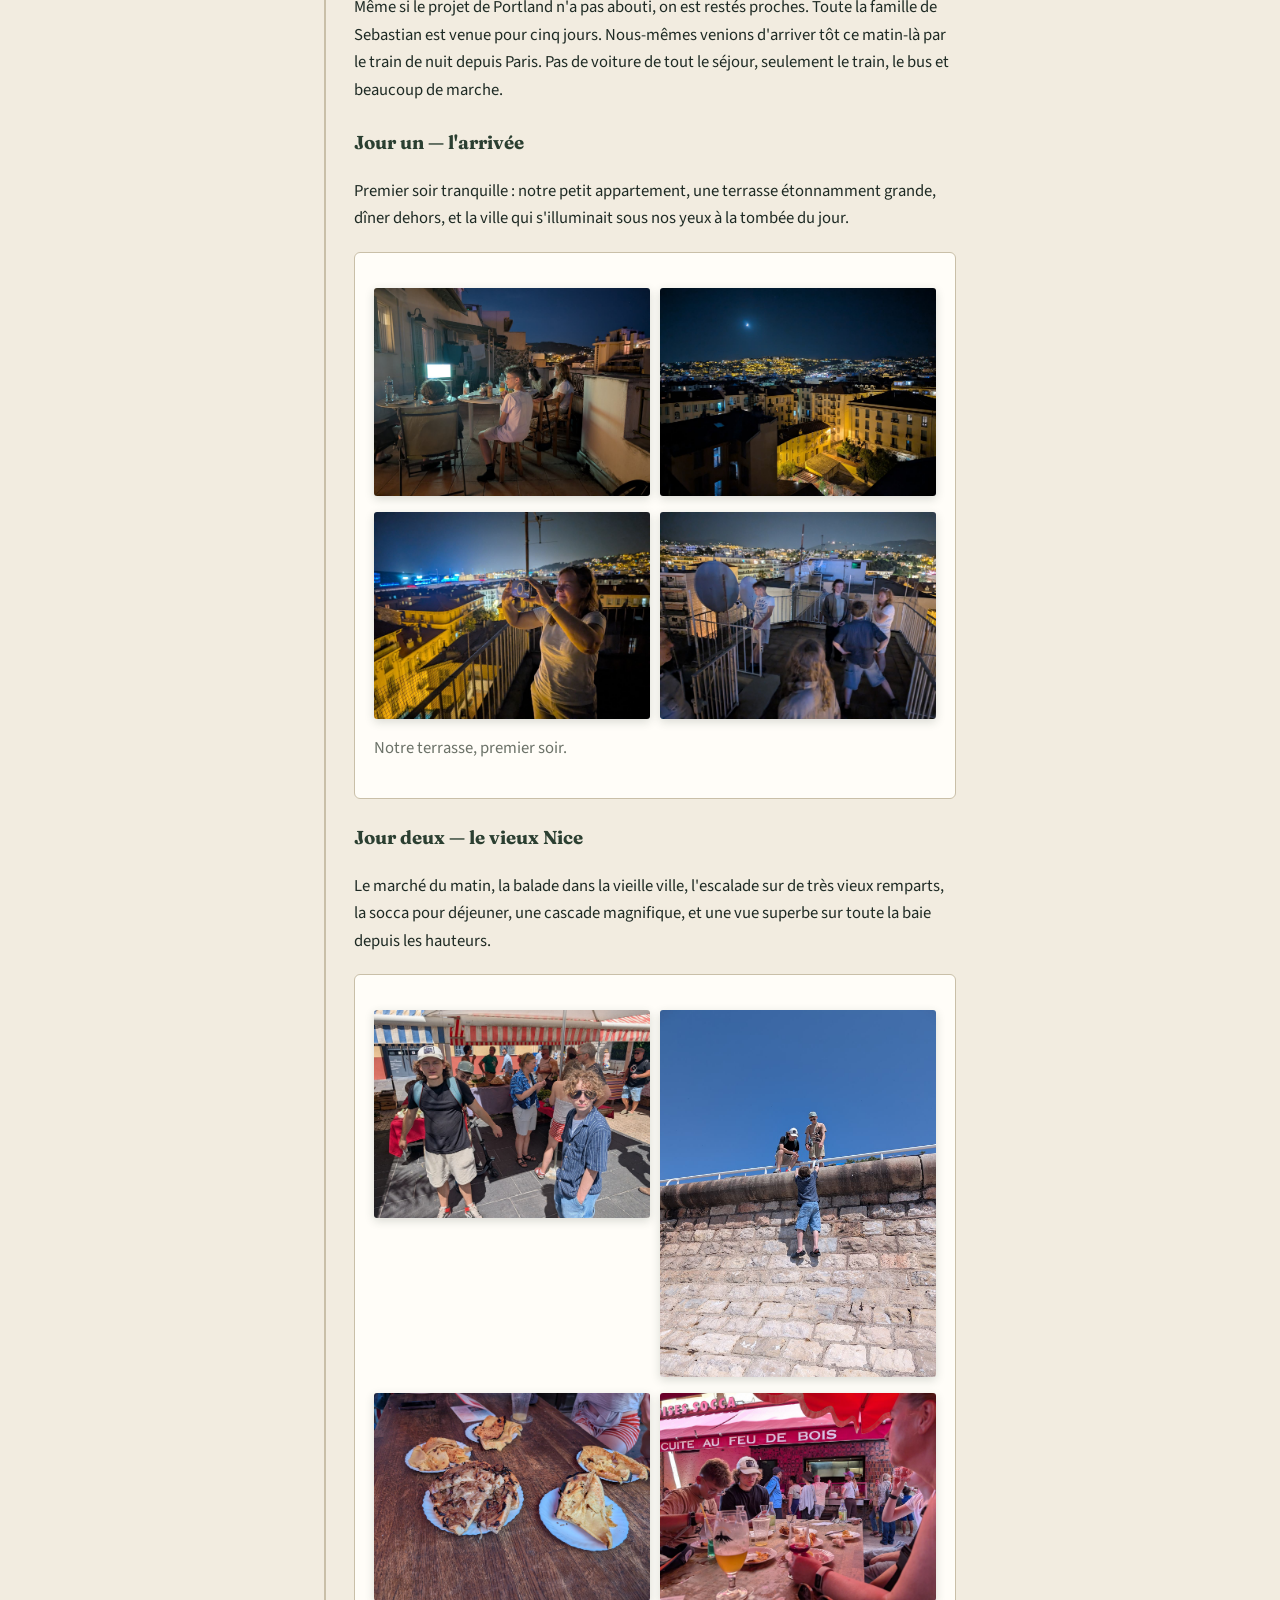
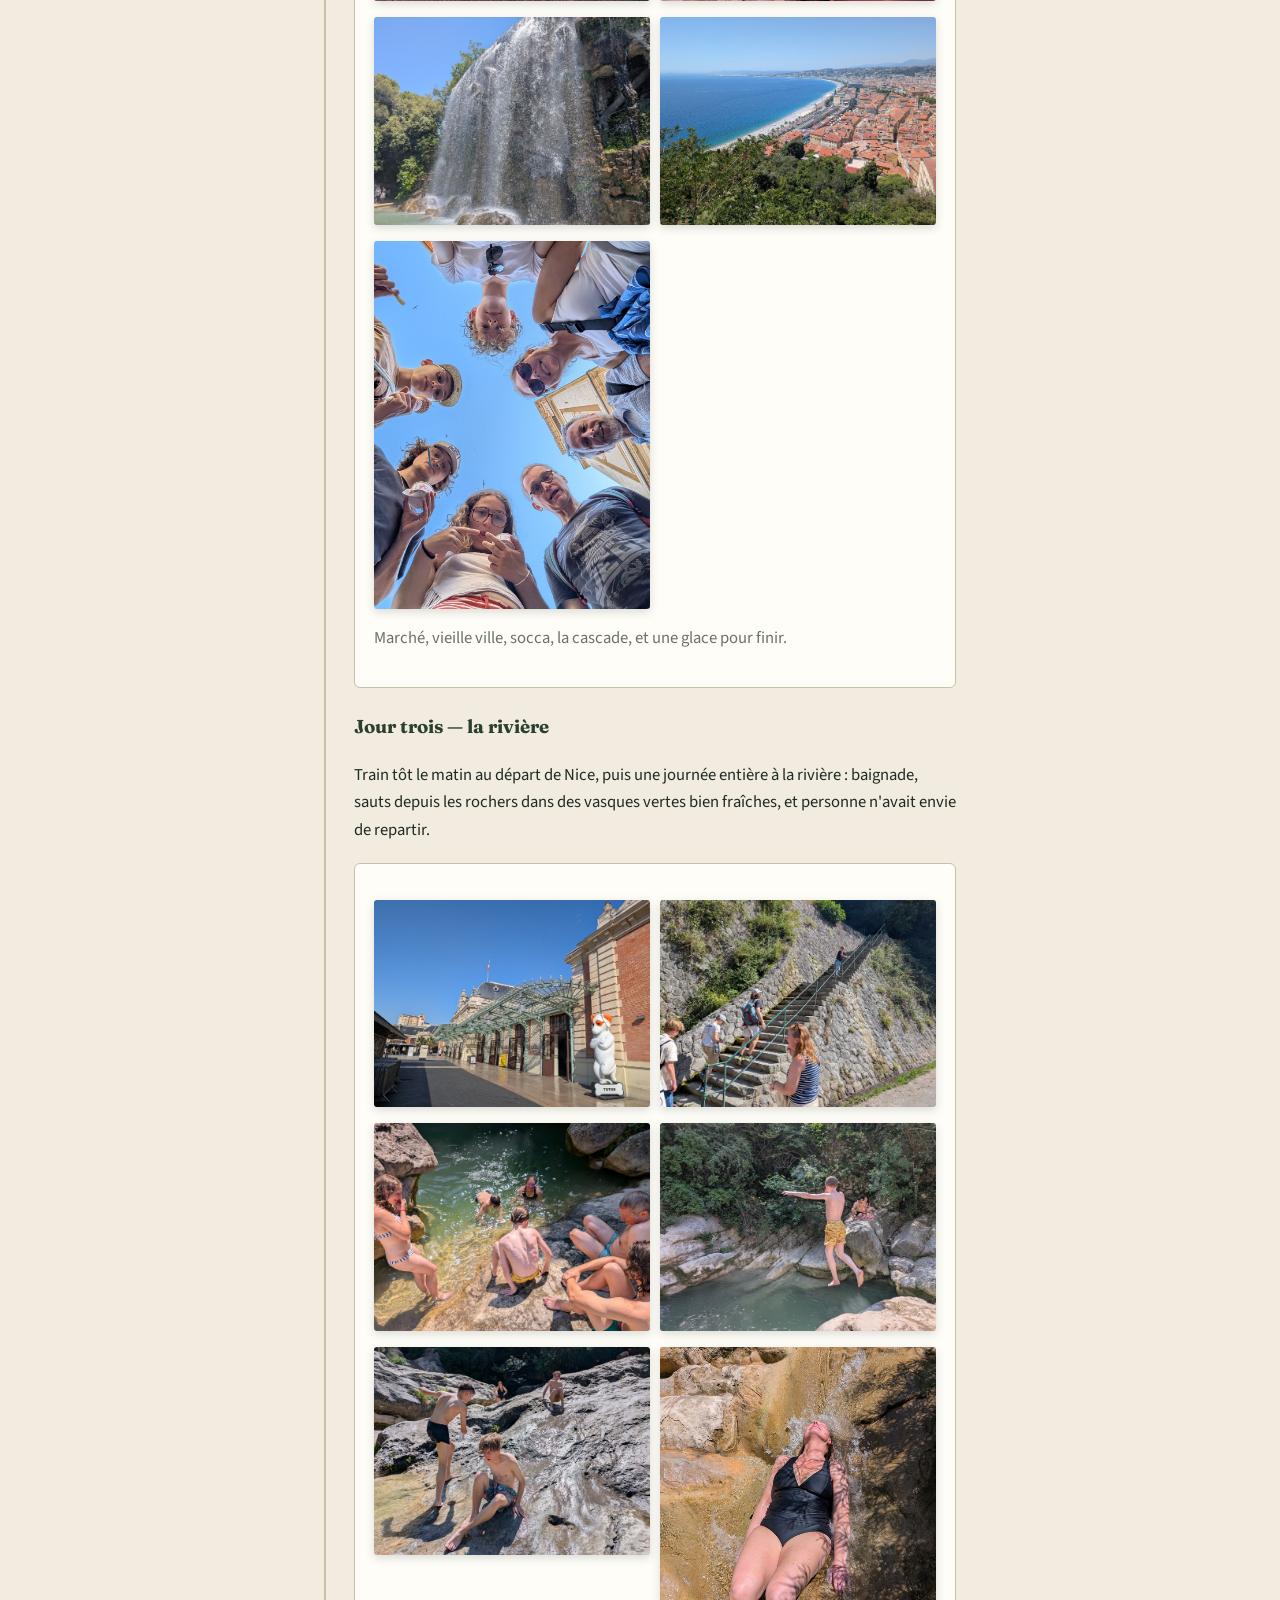
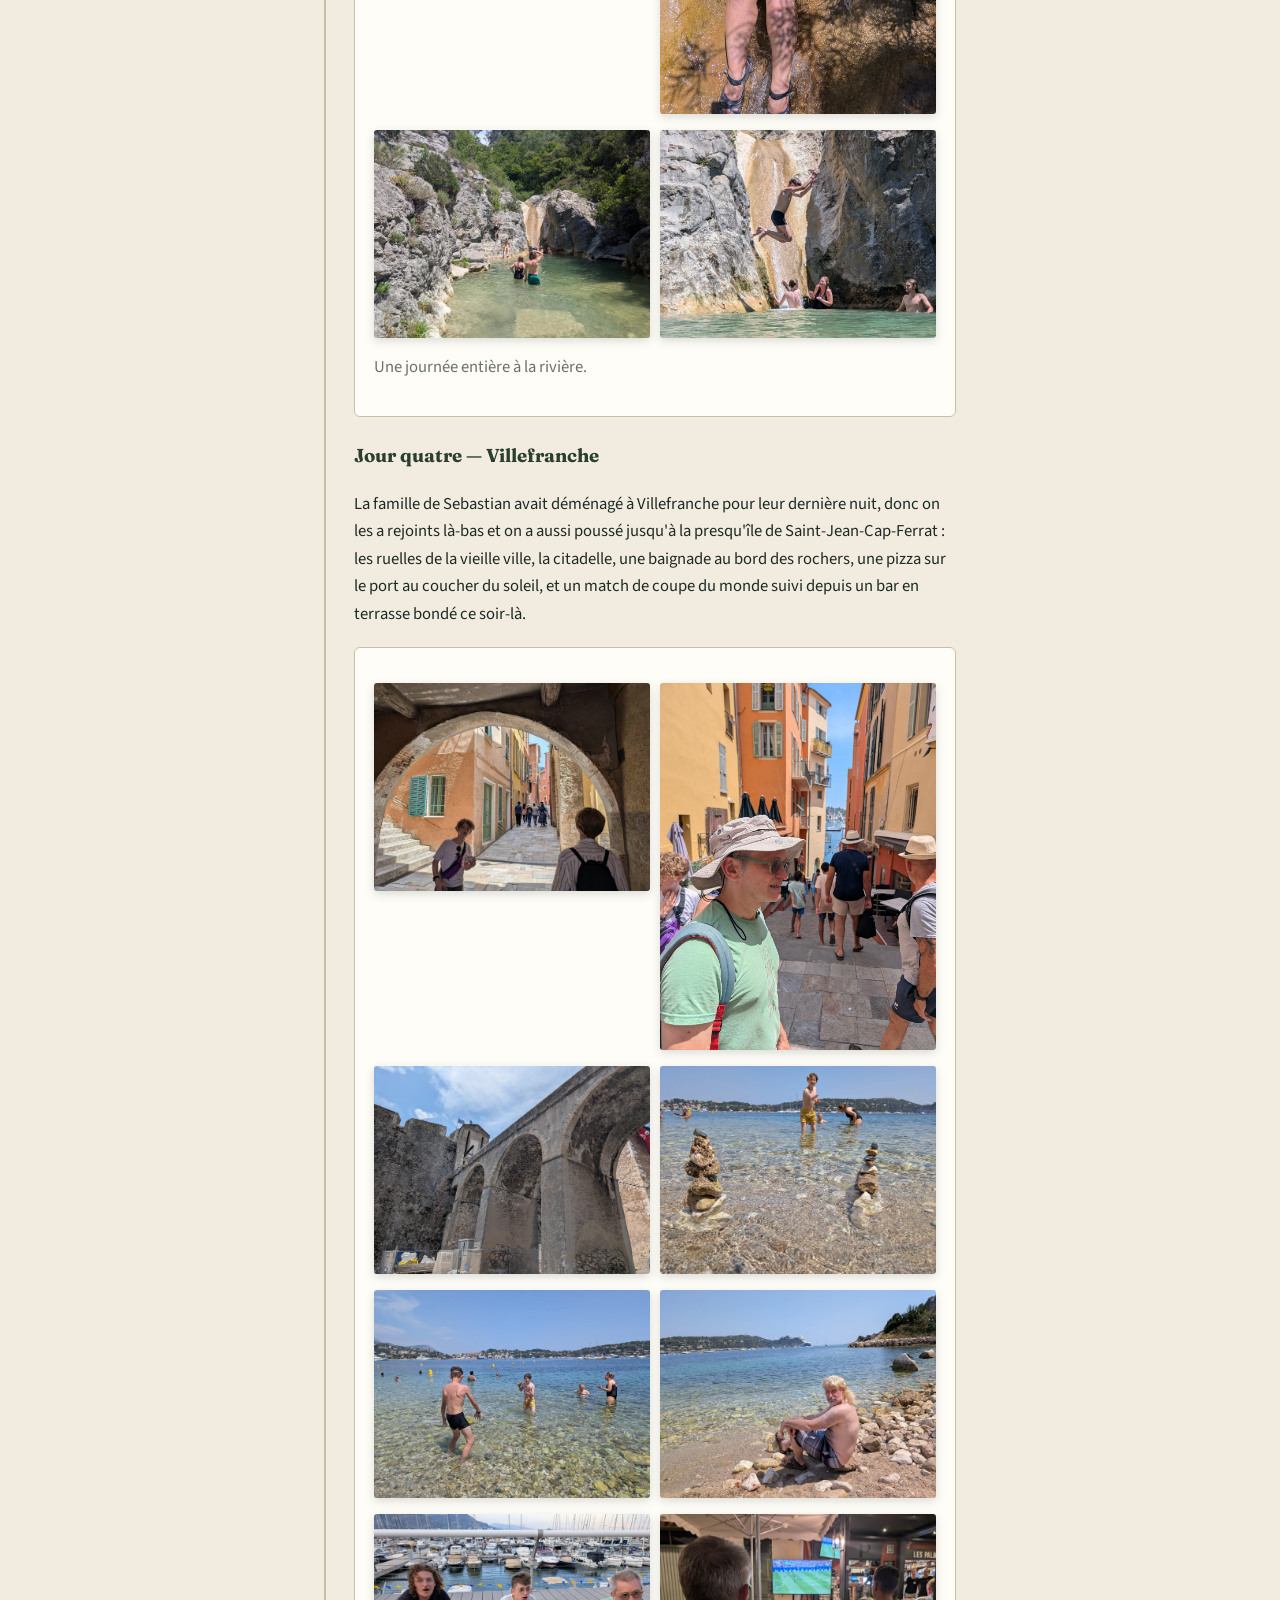
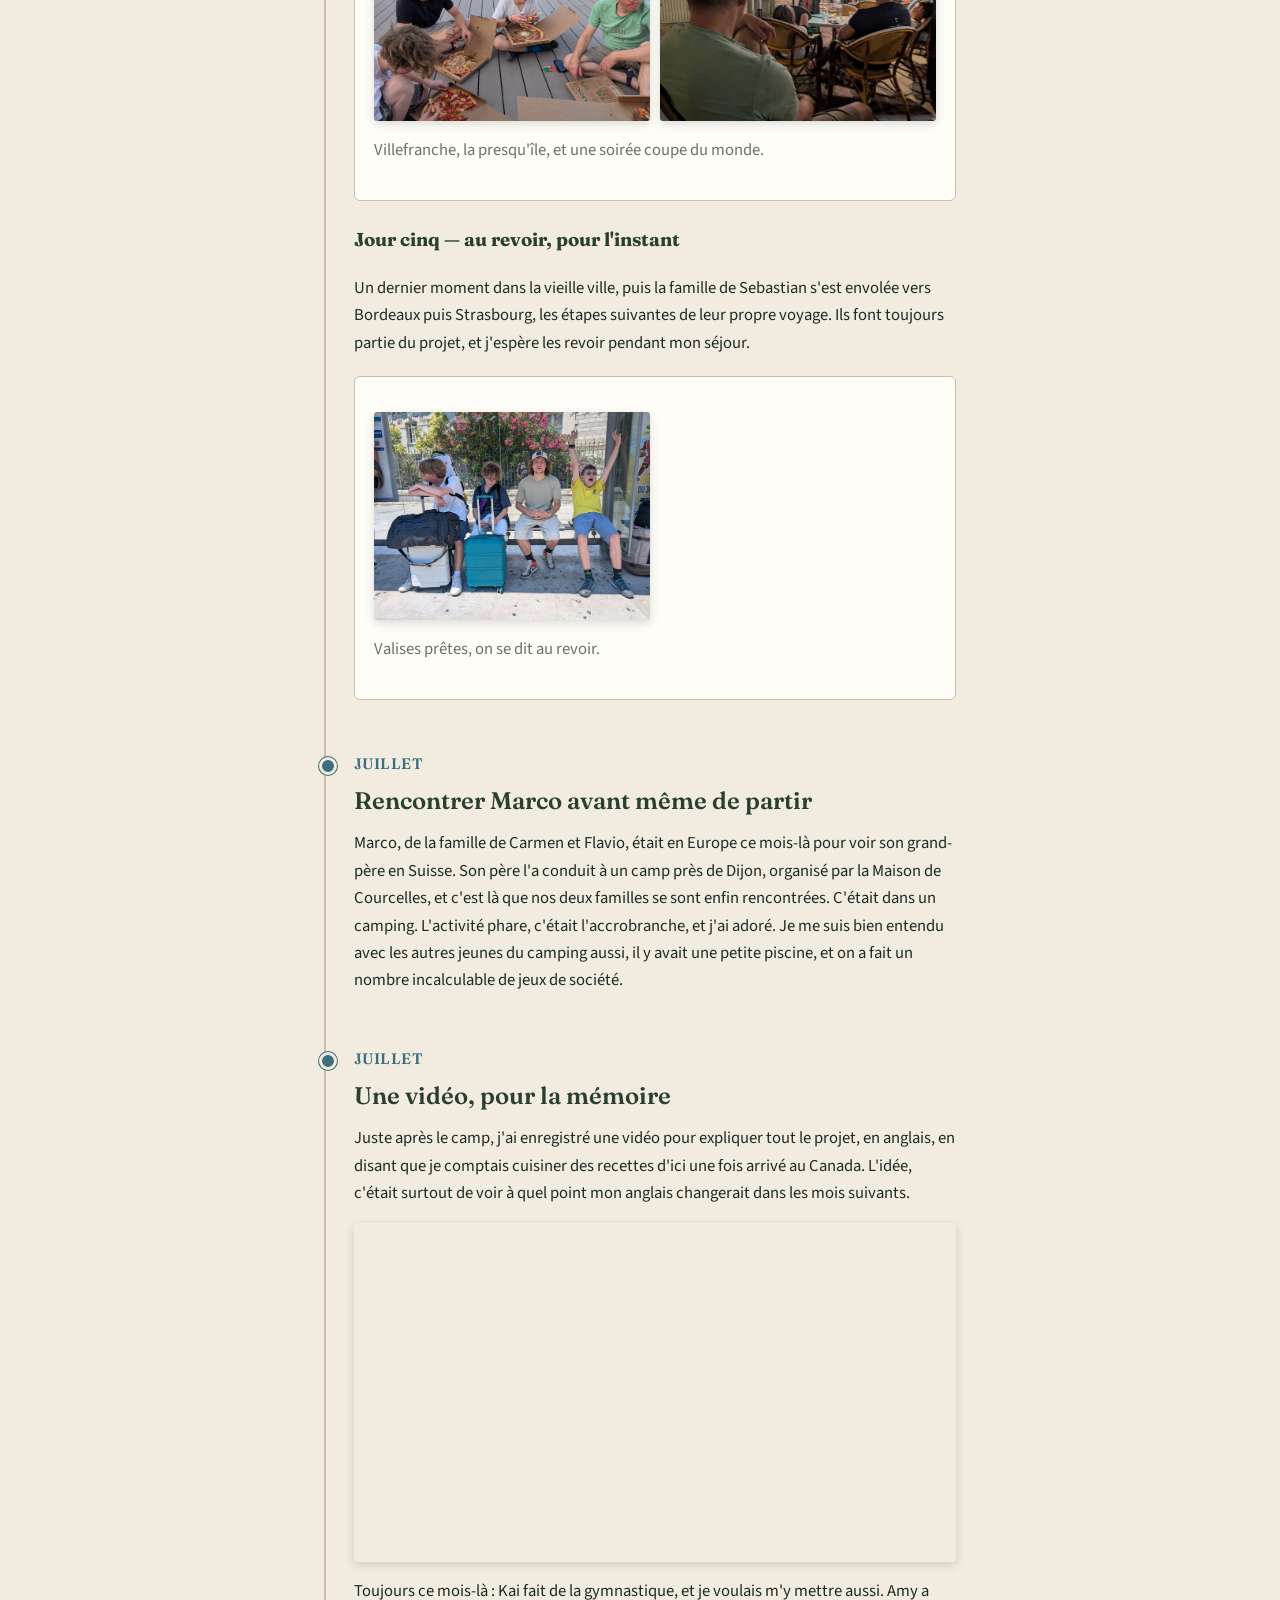
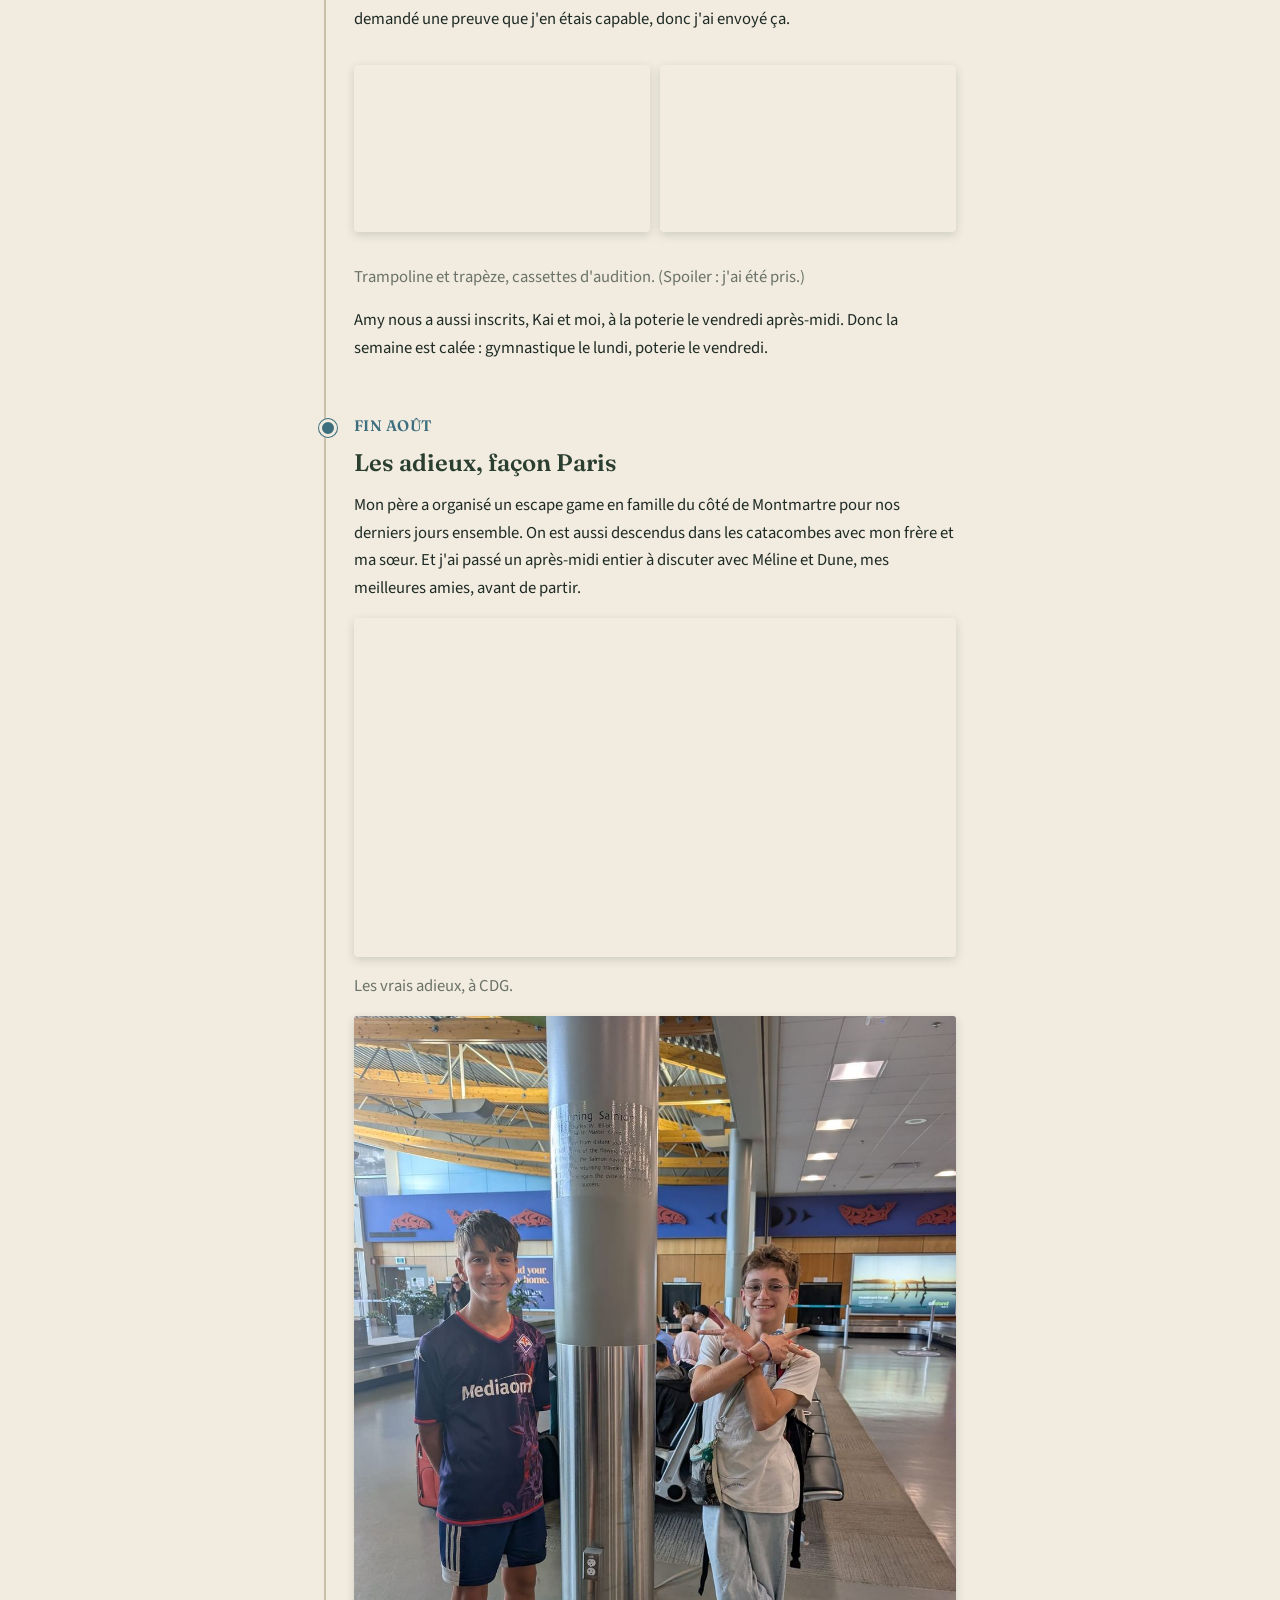
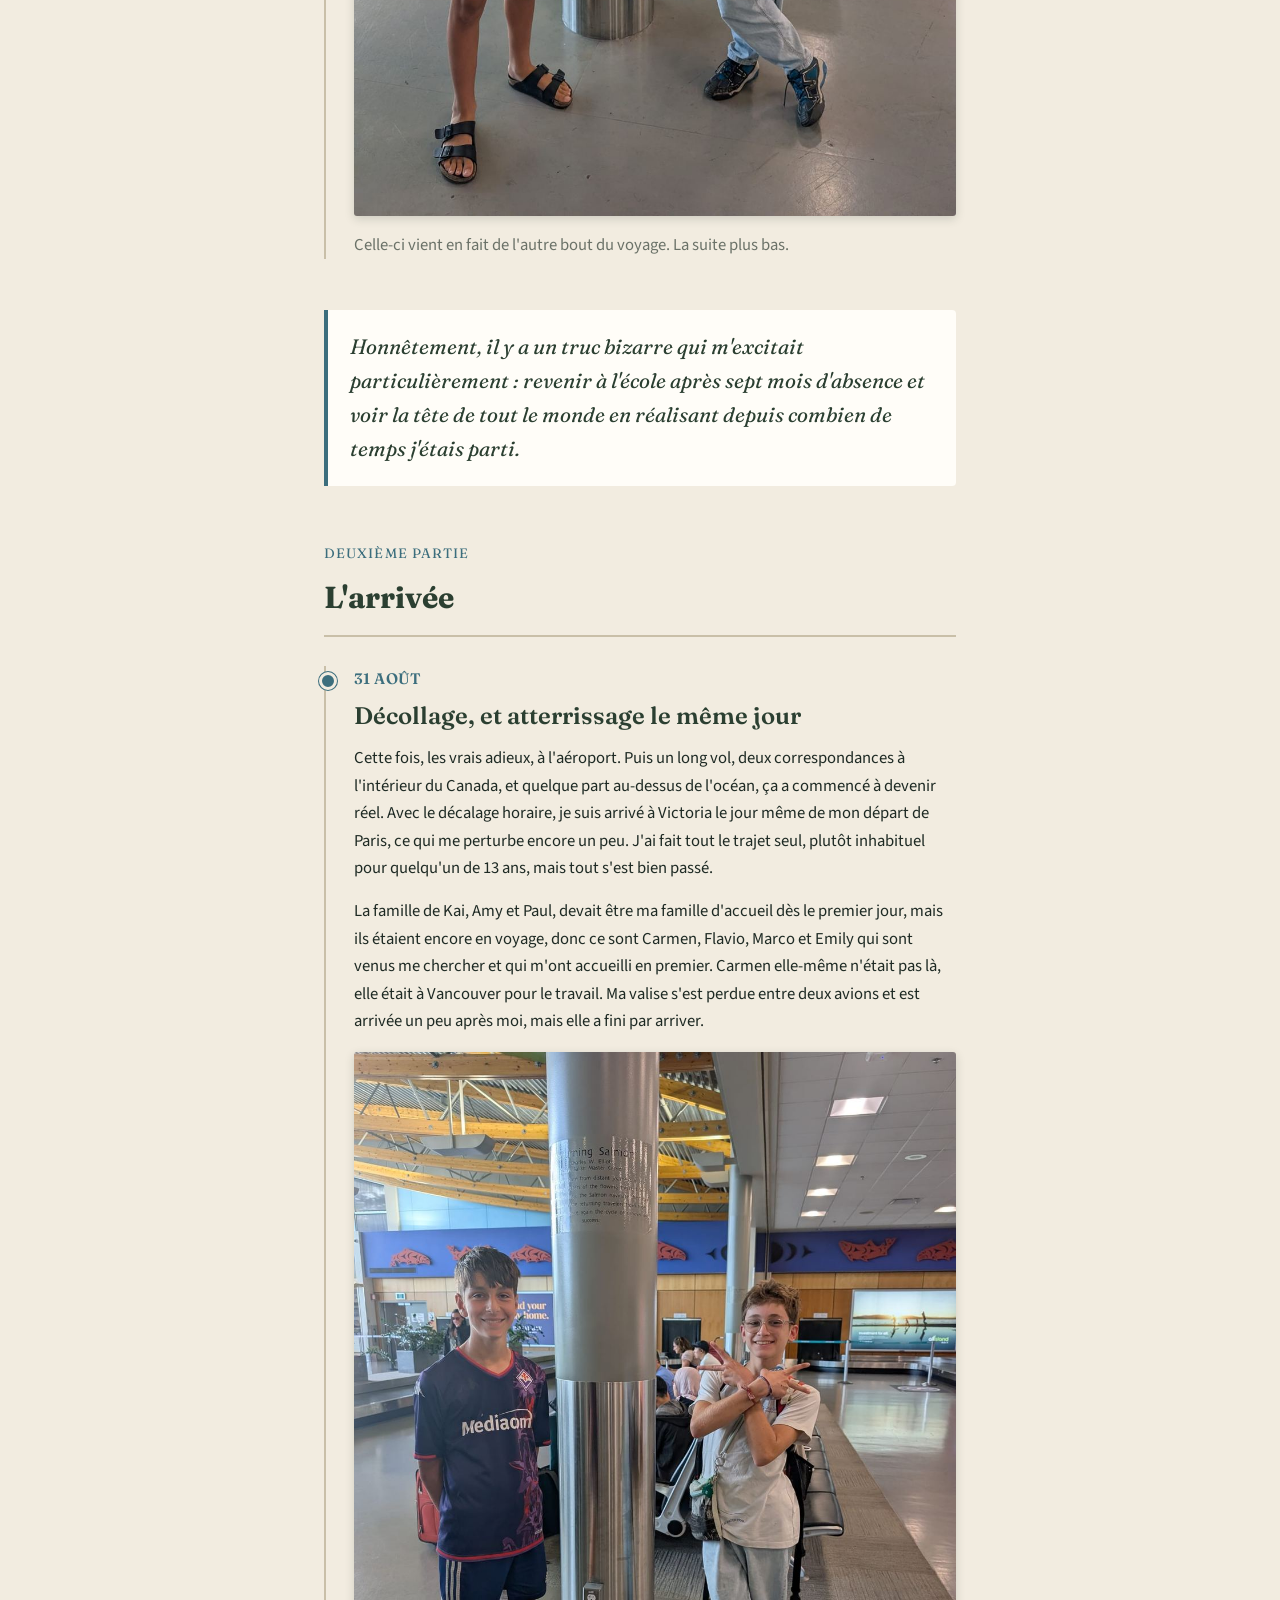
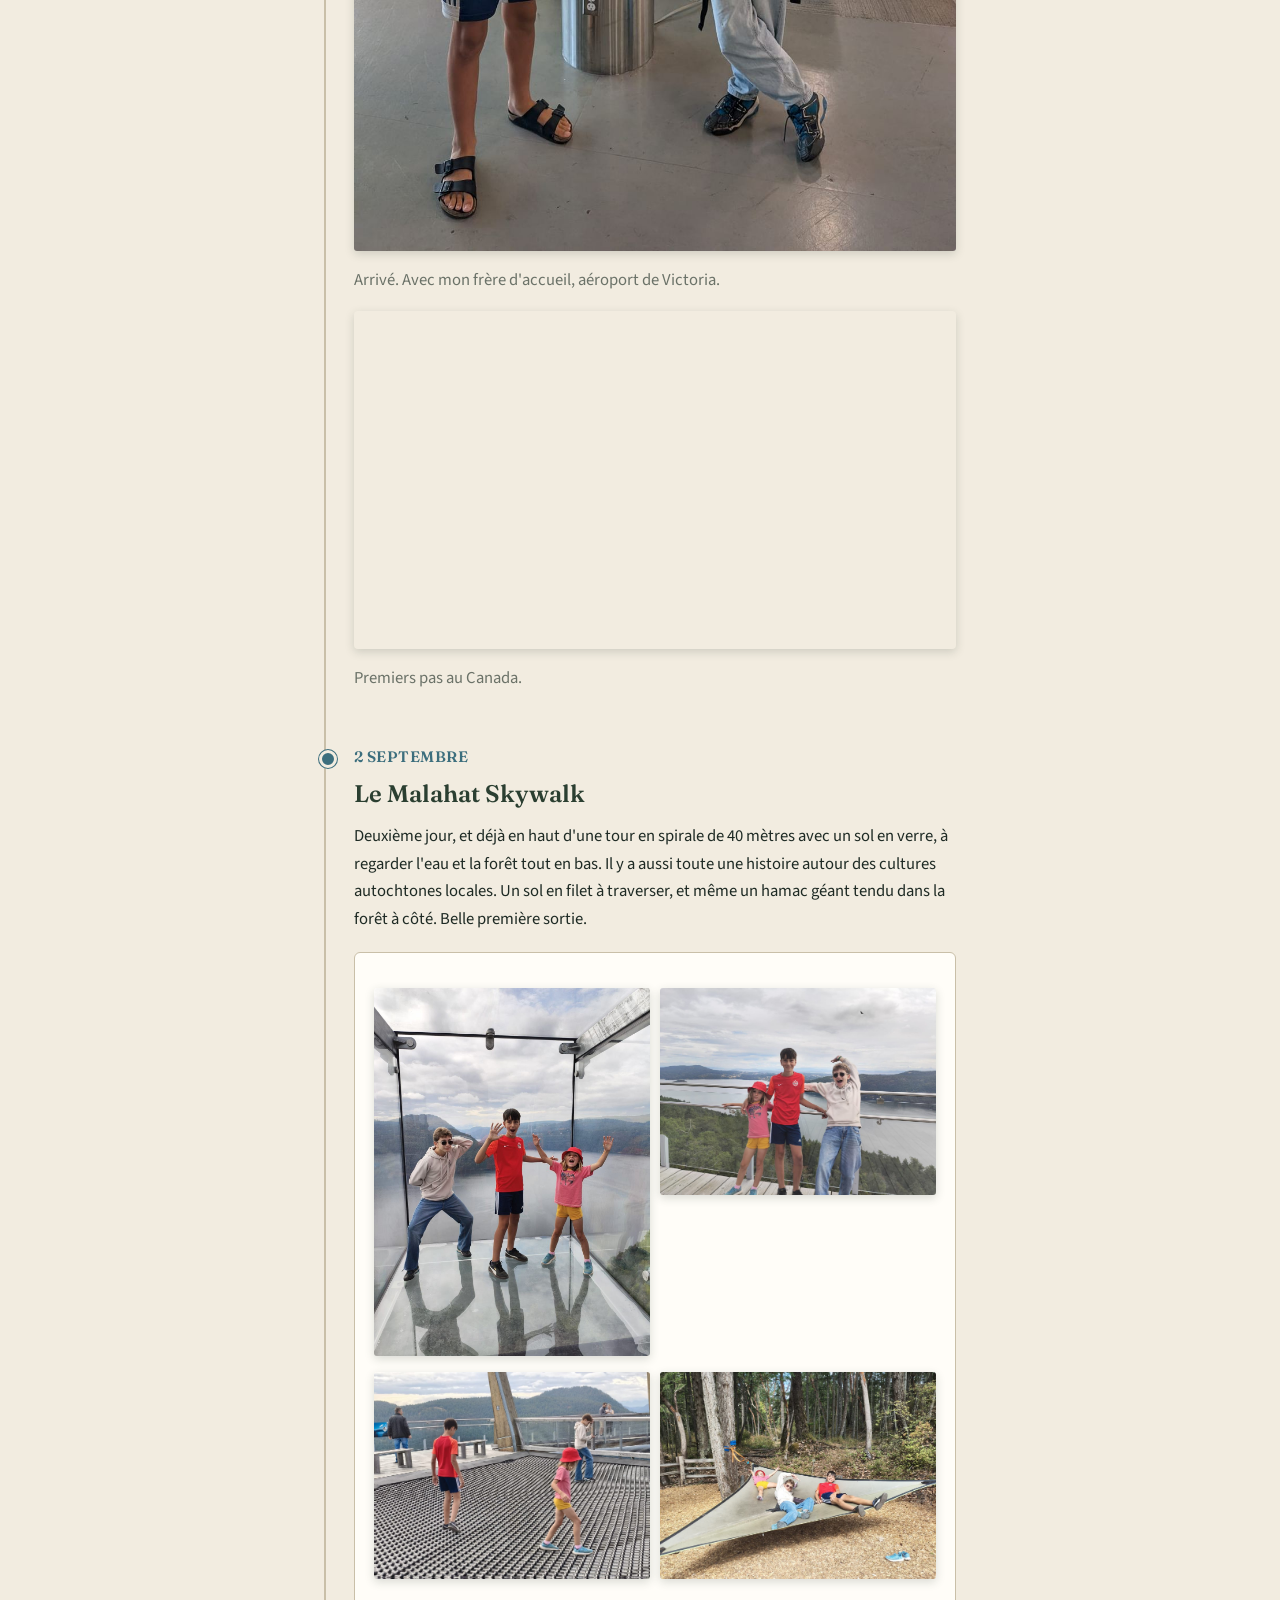
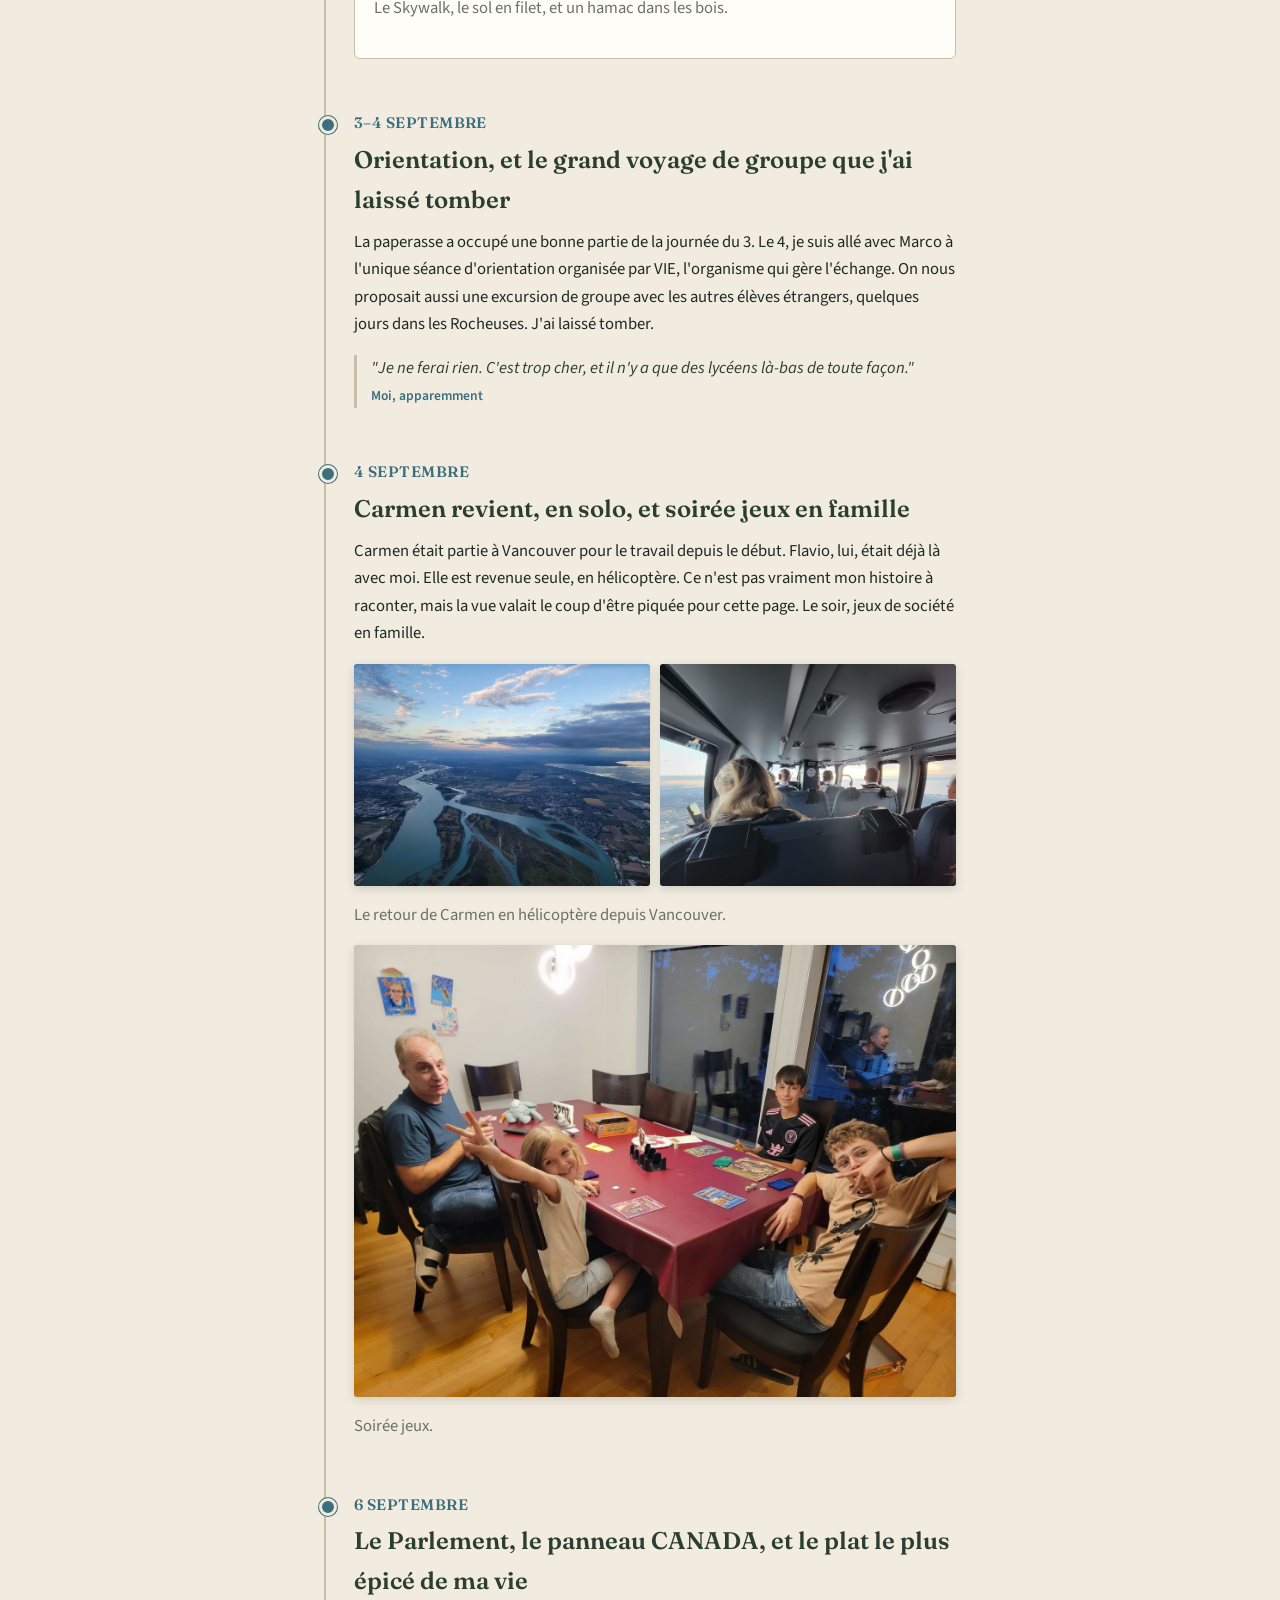
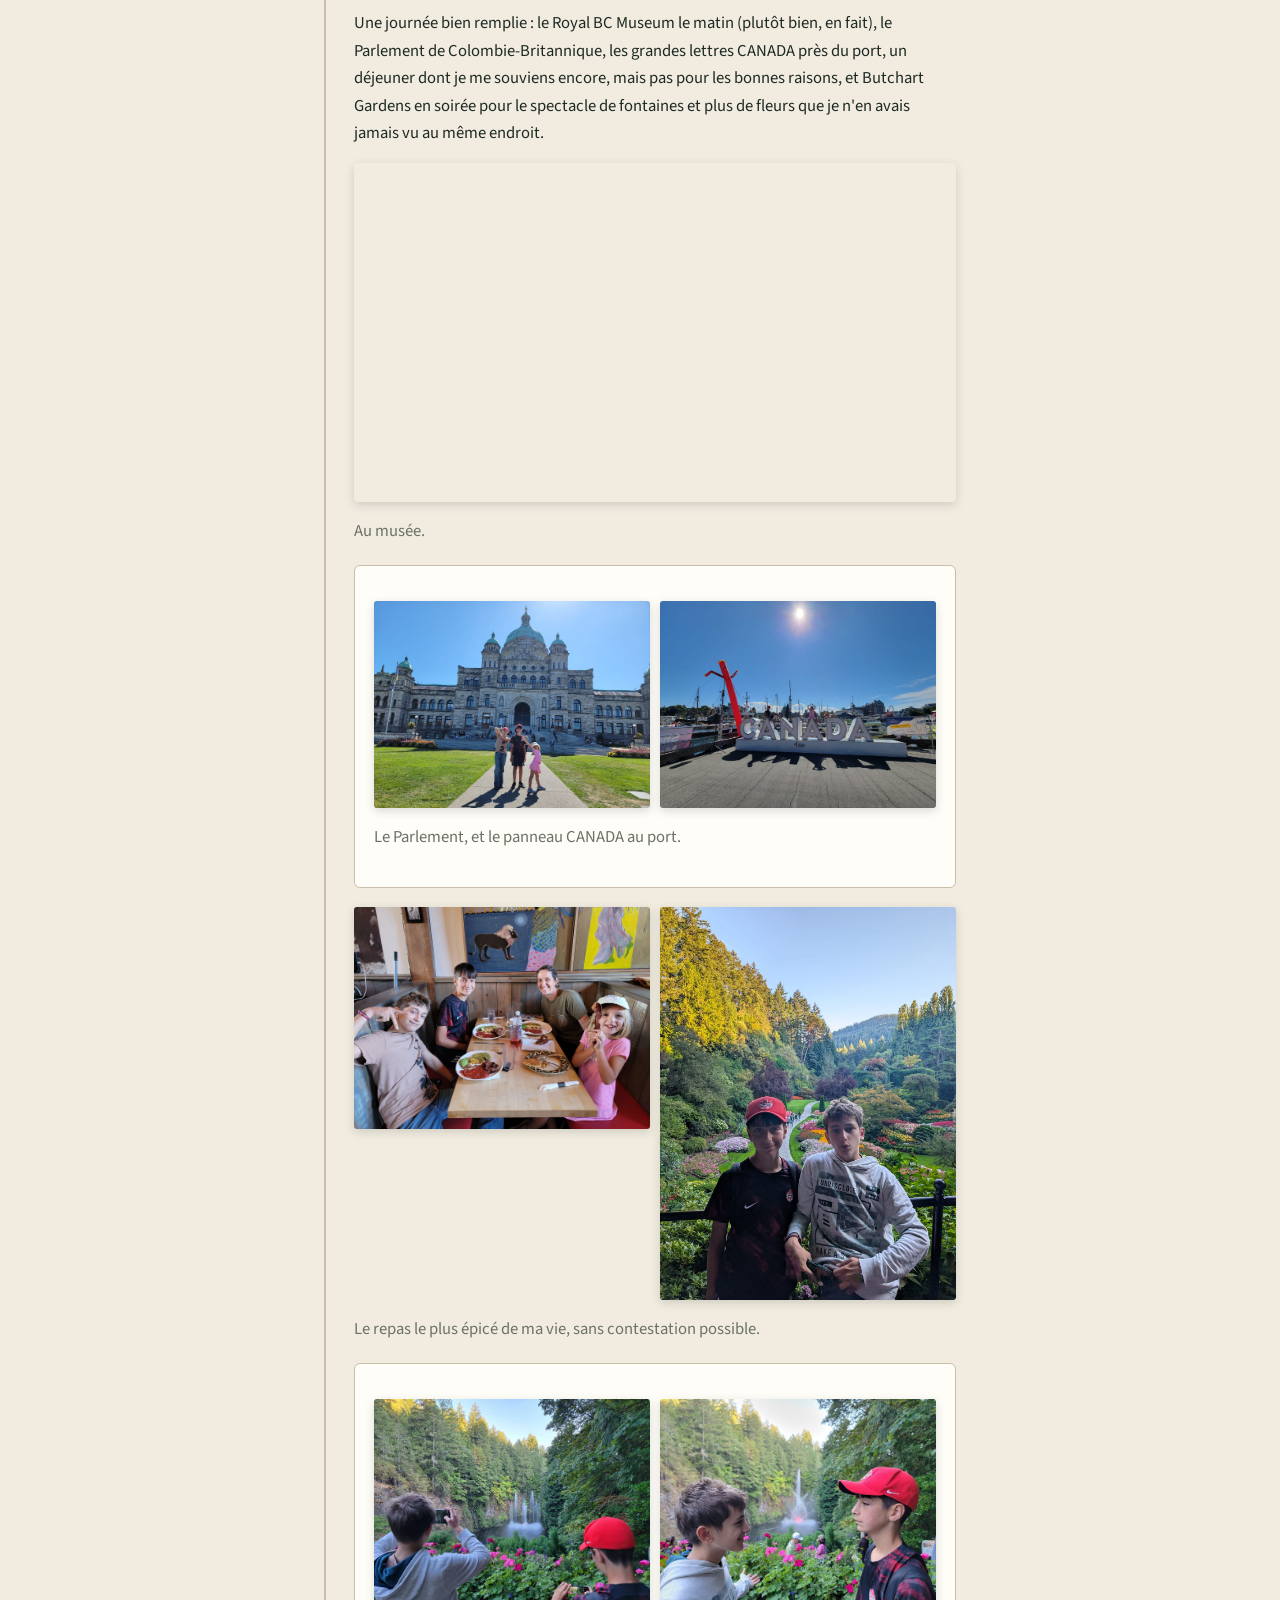
==== commit b608d739: "integrate merveilles into anatole s story" ====
--- a/index-fr.html
+++ b/index-fr.html
@@ -15,6 +15,7 @@
     <div class="hero-kicker">France &nbsp;&rarr;&nbsp; Victoria, Colombie-Britannique &nbsp;&middot;&nbsp; <a href="index.html" style="color:inherit;">English</a></div>
     <h1>Ma page du Canada</h1>
     <p class="hero-sub">"La vie est comme un livre, et on ne l'a jamais ouvert qu'à une seule page. En partant au Canada, j'en tourne une autre."</p>
+    <p class="hero-sub" style="margin-top:1.2rem;font-size:.95rem;"><a href="merveilles-fr.html" style="color:inherit;border-bottom:1px solid currentColor;">Pendant ce temps en France : trois jours de papa dans la vall&eacute;e des Merveilles &rarr;</a></p>
   </div>
 </header>
 
@@ -290,7 +291,7 @@
     <div class="entry">
       <div class="date">Cette semaine</div>
       <h2>Premier dîner avec toute la famille</h2>
-      <p>Mon premier vrai repas avec tout le monde autour de la table chez Amy. Bon signe pour la suite. Quelques jours plus tard, on a chanté et rigolé tous ensemble, filmé pour l'occasion.</p>
+      <p>Mon premier vrai repas avec tout le monde autour de la table chez Amy. Bon signe pour la suite. Quelques jours plus tard, Marco est passé et on a fini par chanter et rigoler tous ensemble, filmé pour l'occasion.</p>
       <div class="photo-grid single">
         <img class="photo" loading="lazy" src="images/vic-amydinner.jpg" alt="Anatole dînant avec toute la famille d'Amy autour de la table">
       </div>
